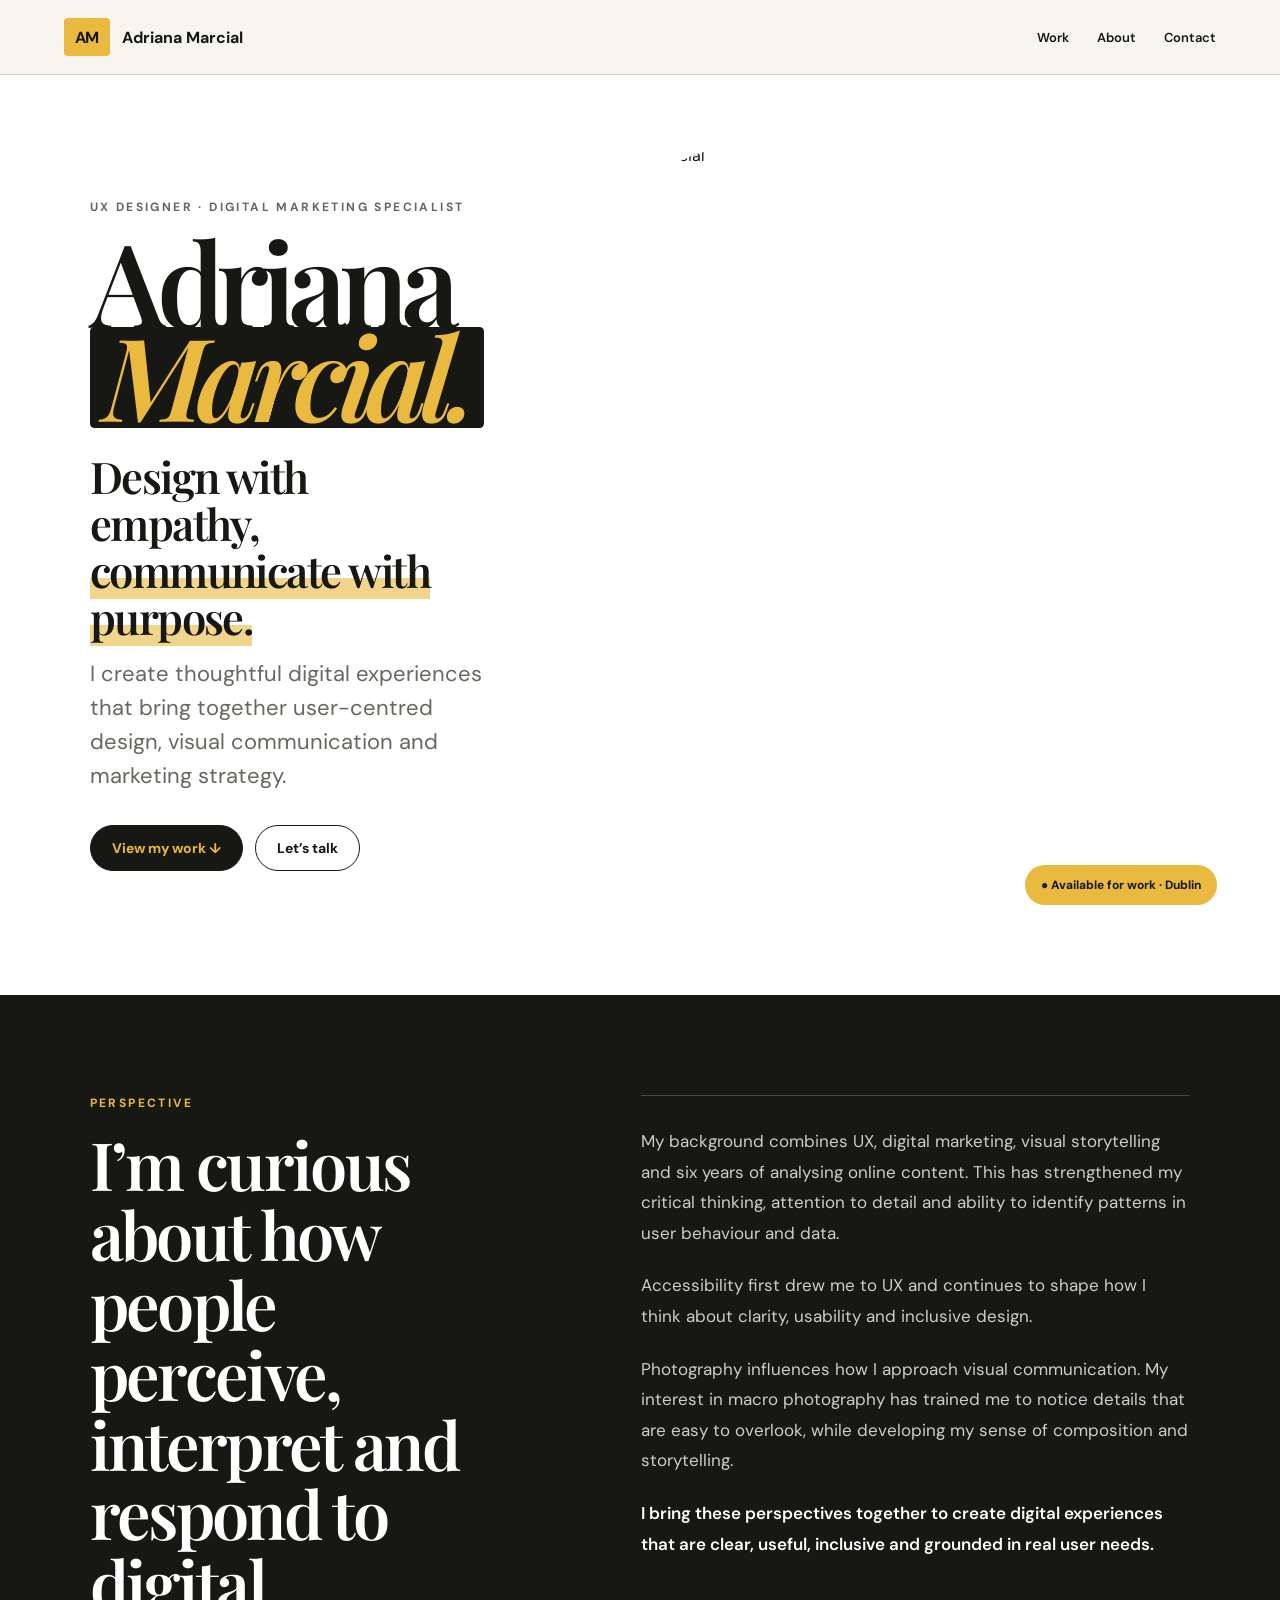
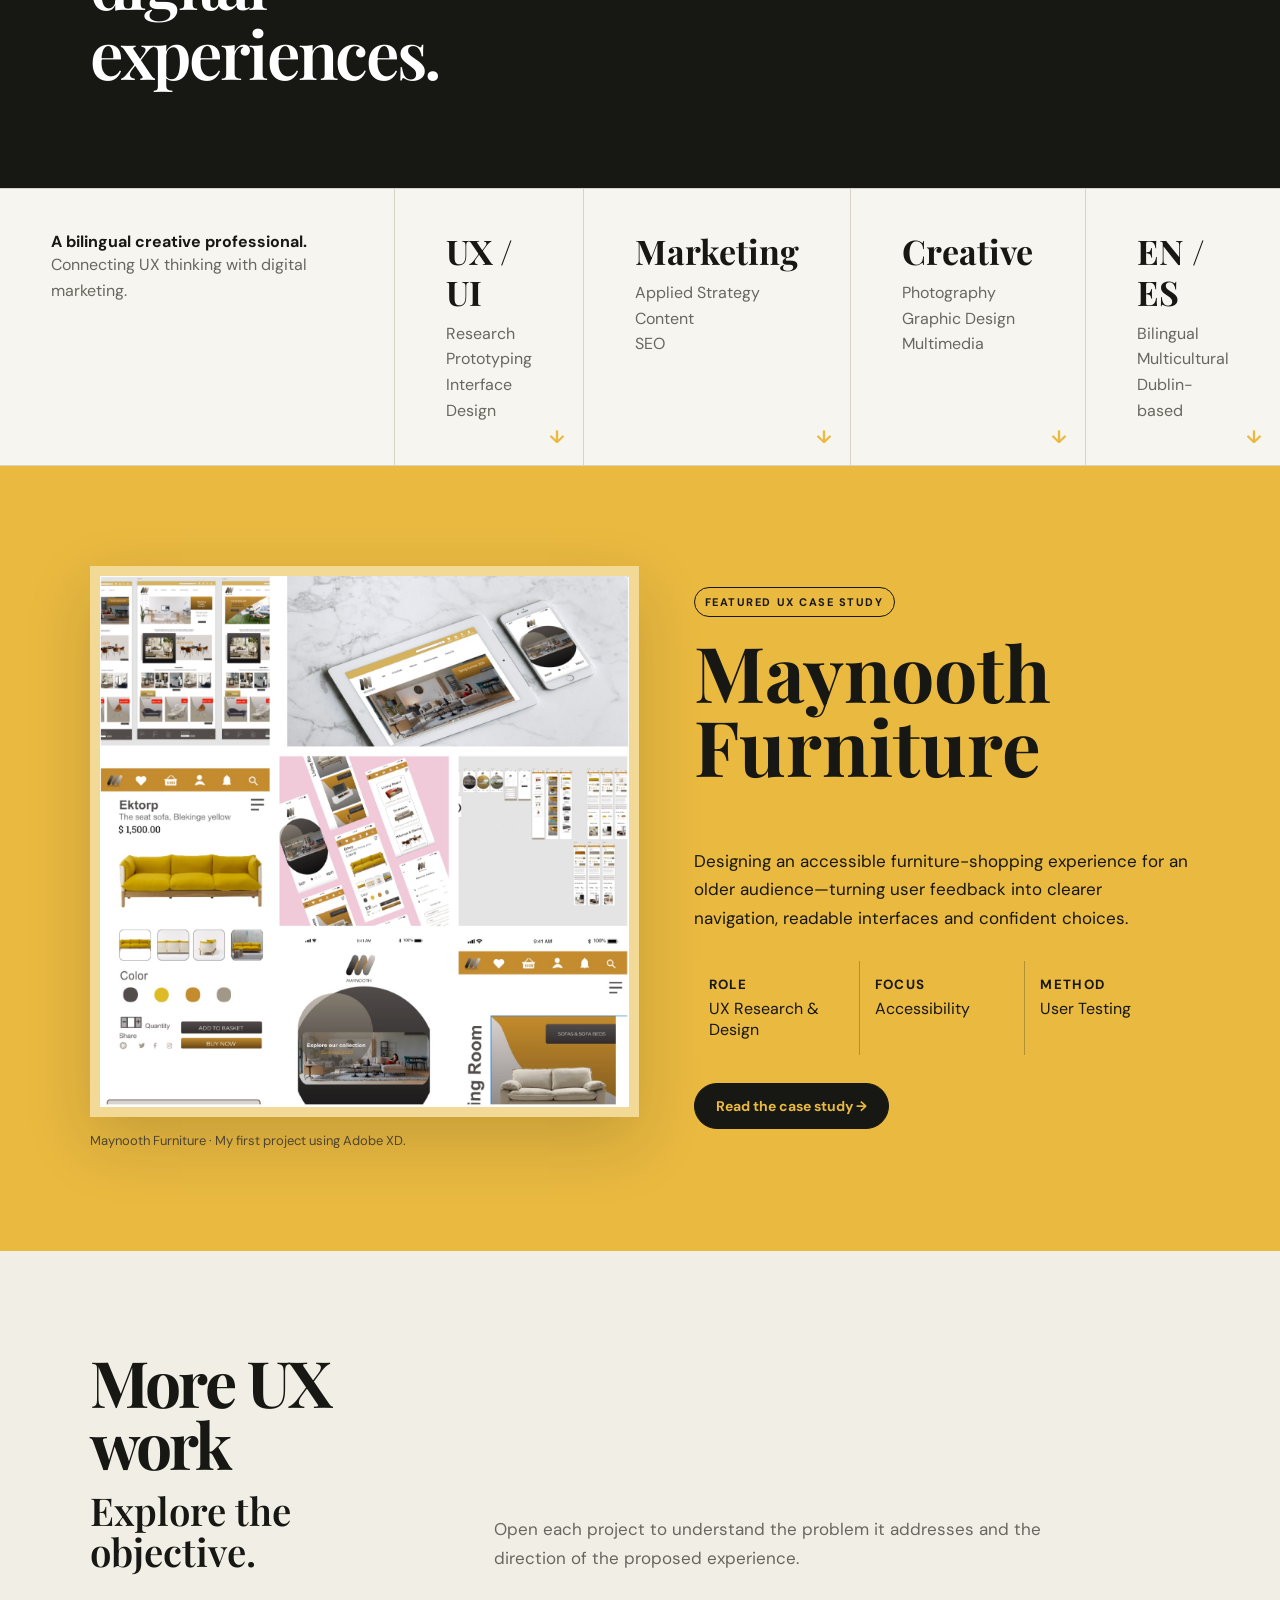
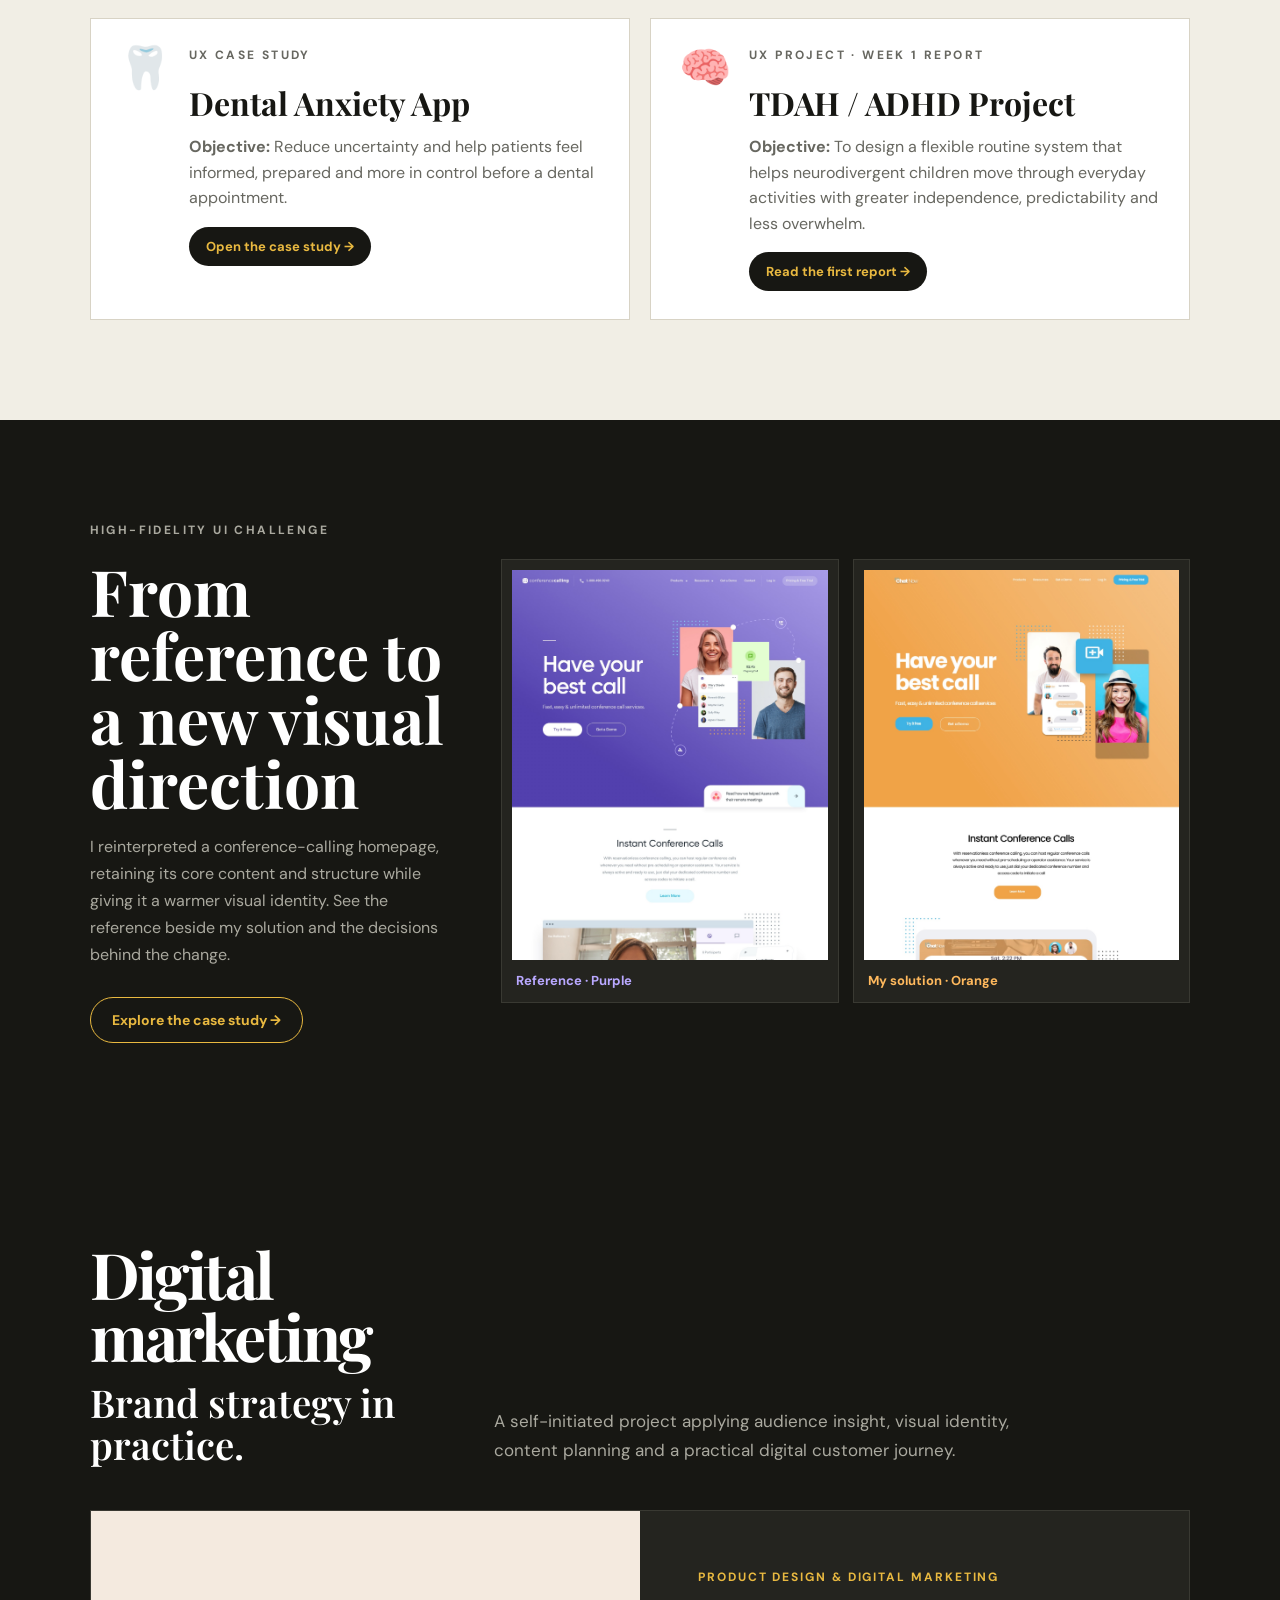
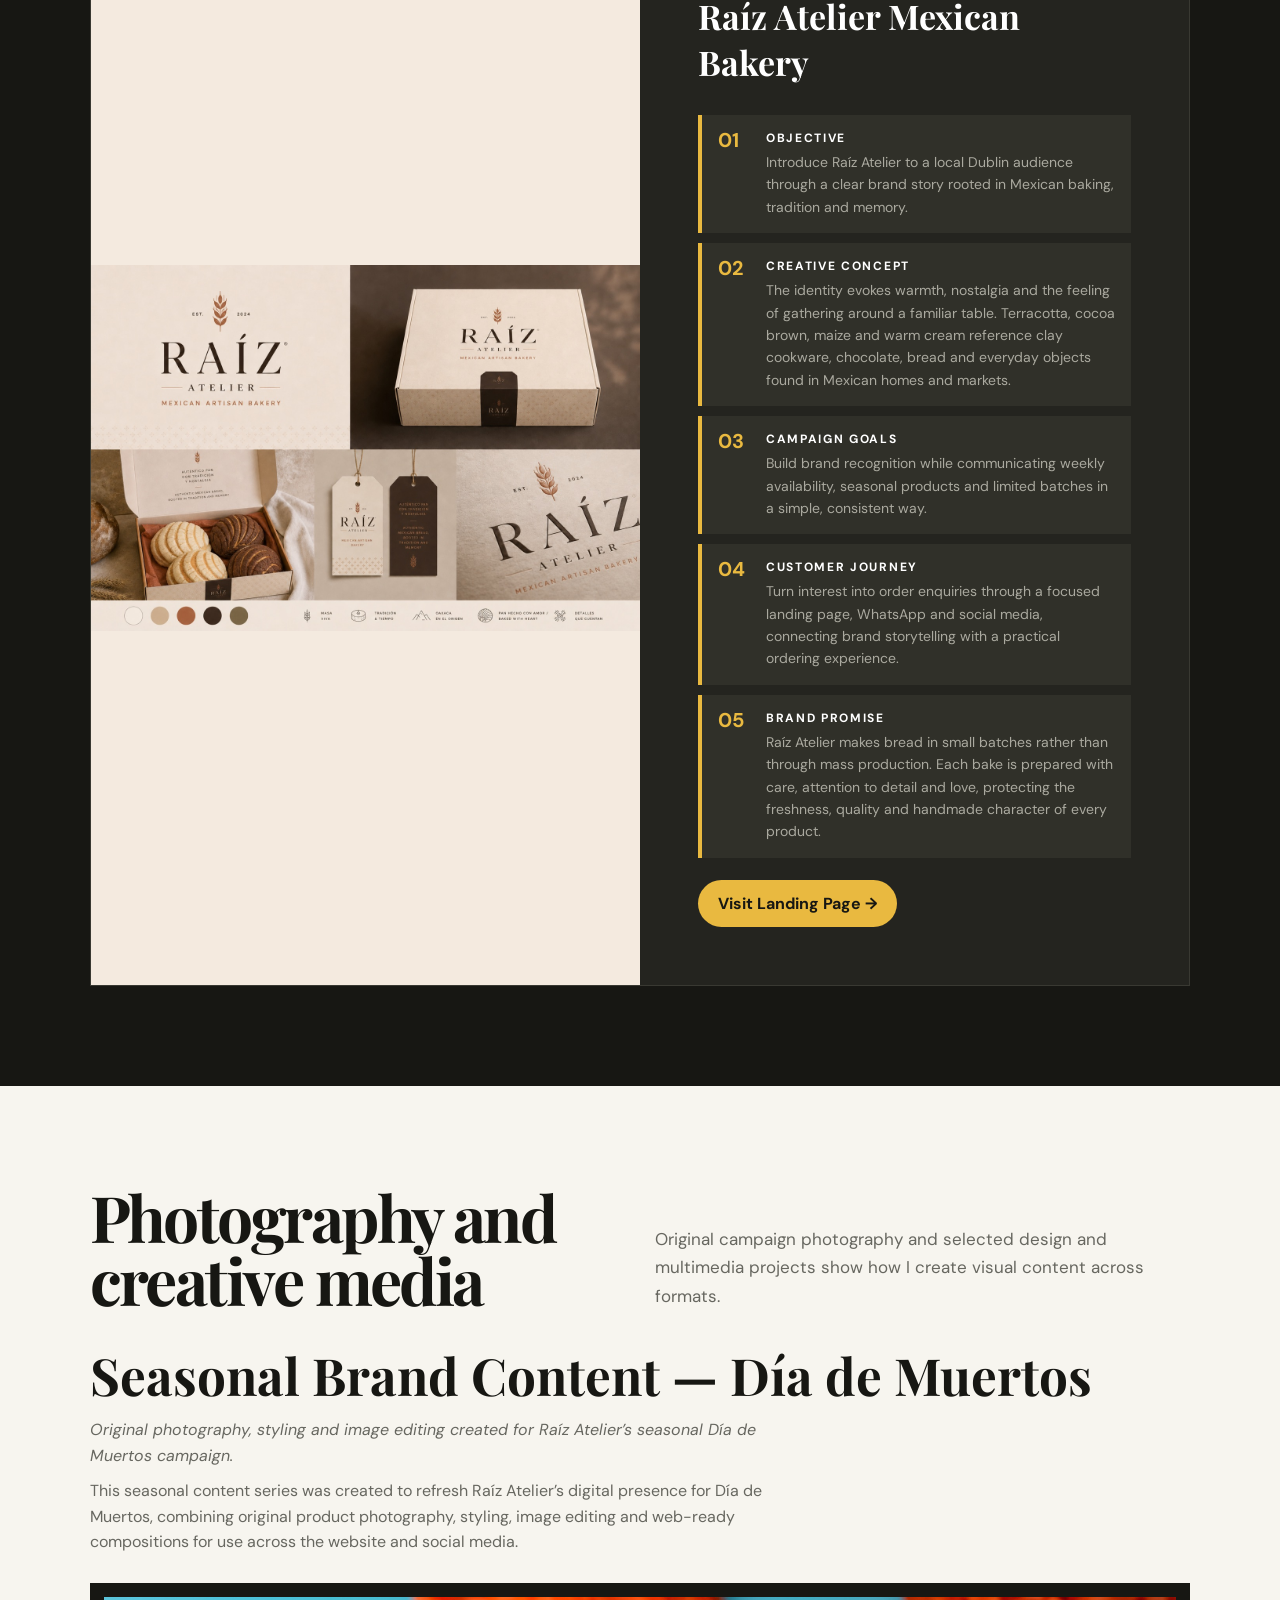
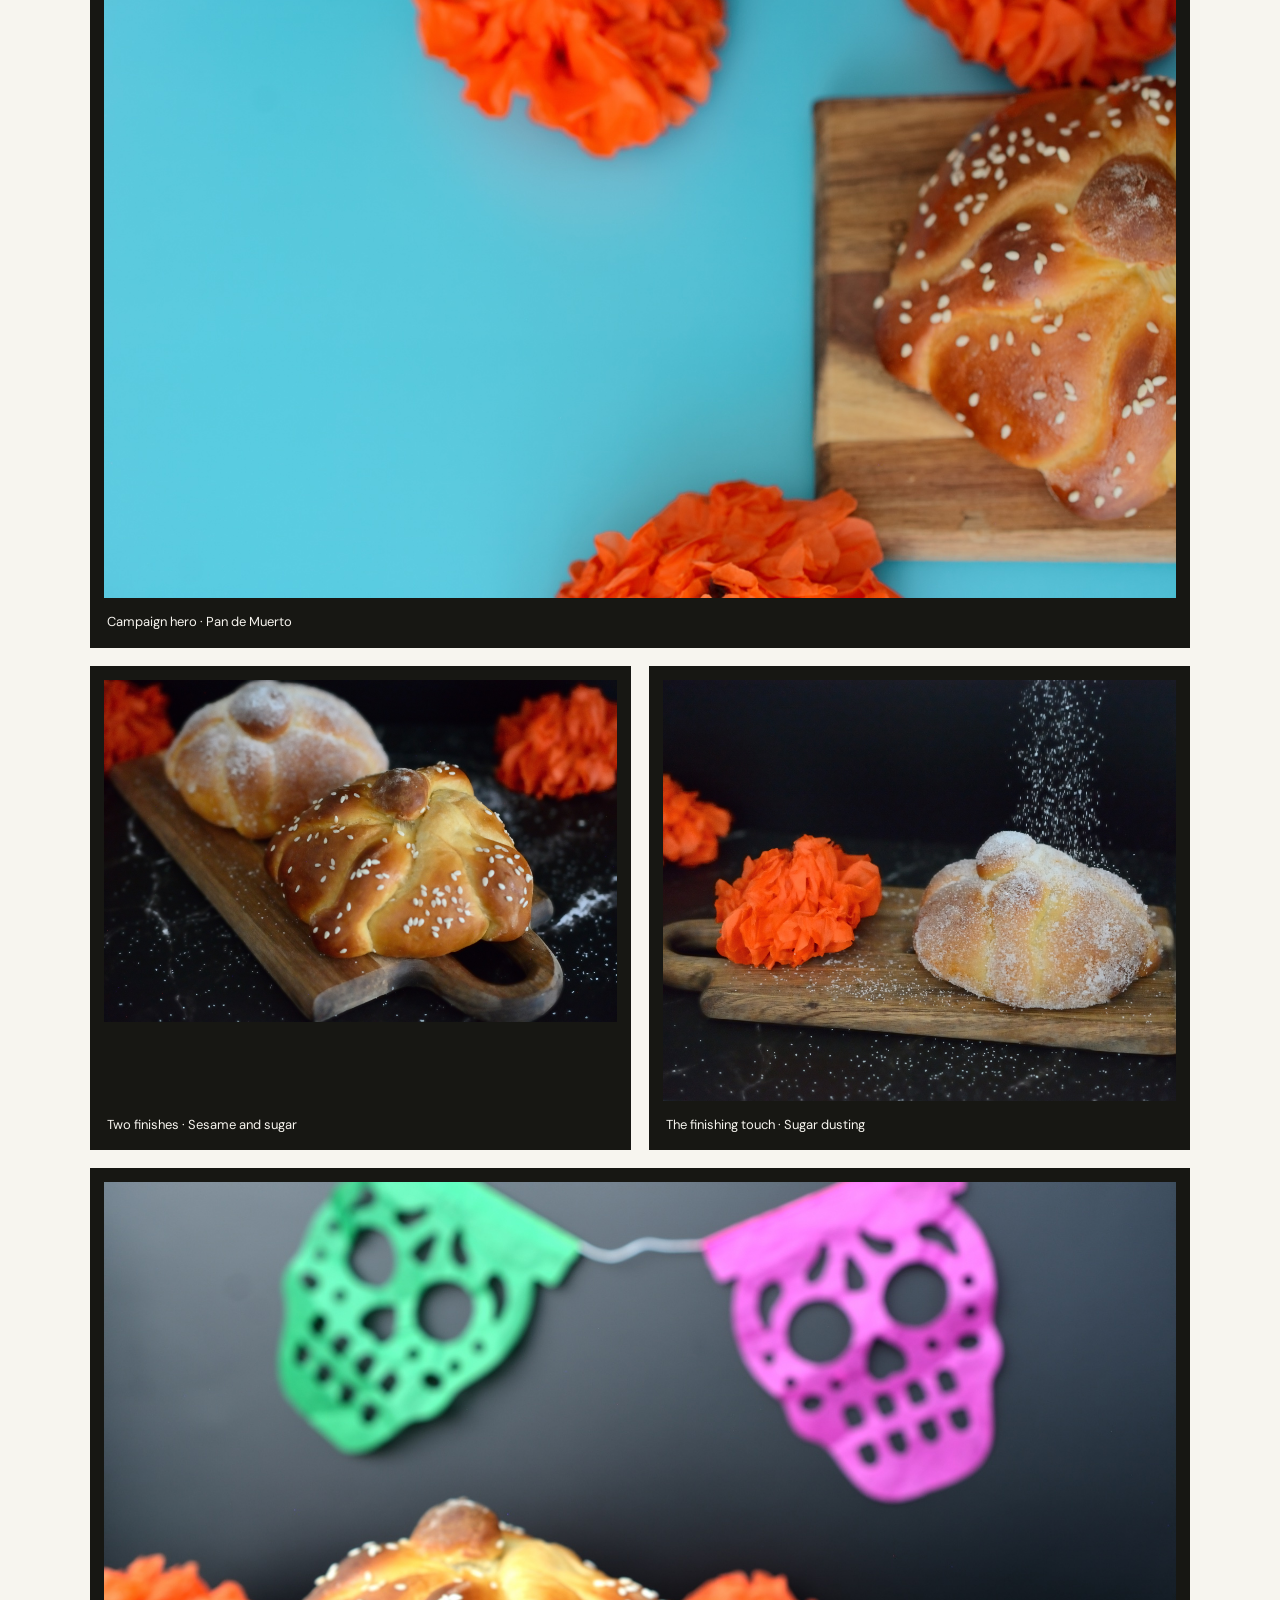
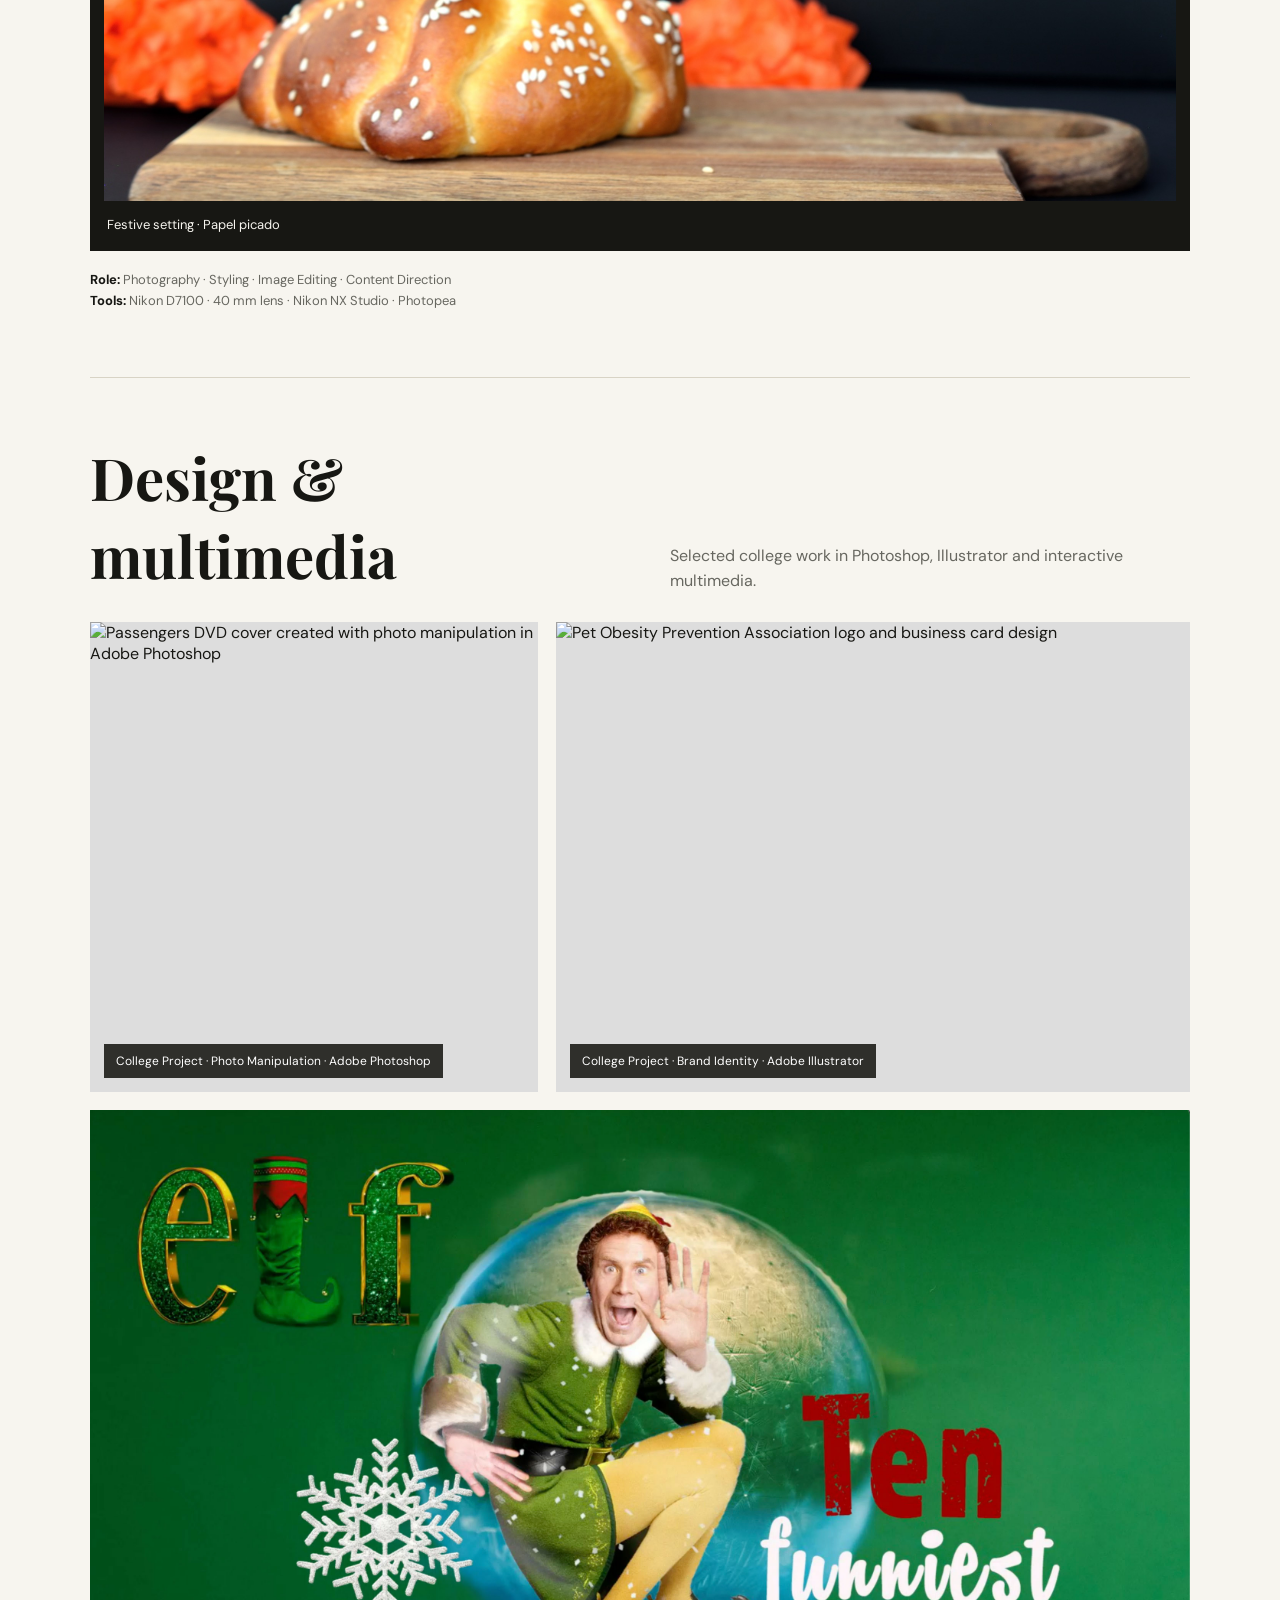
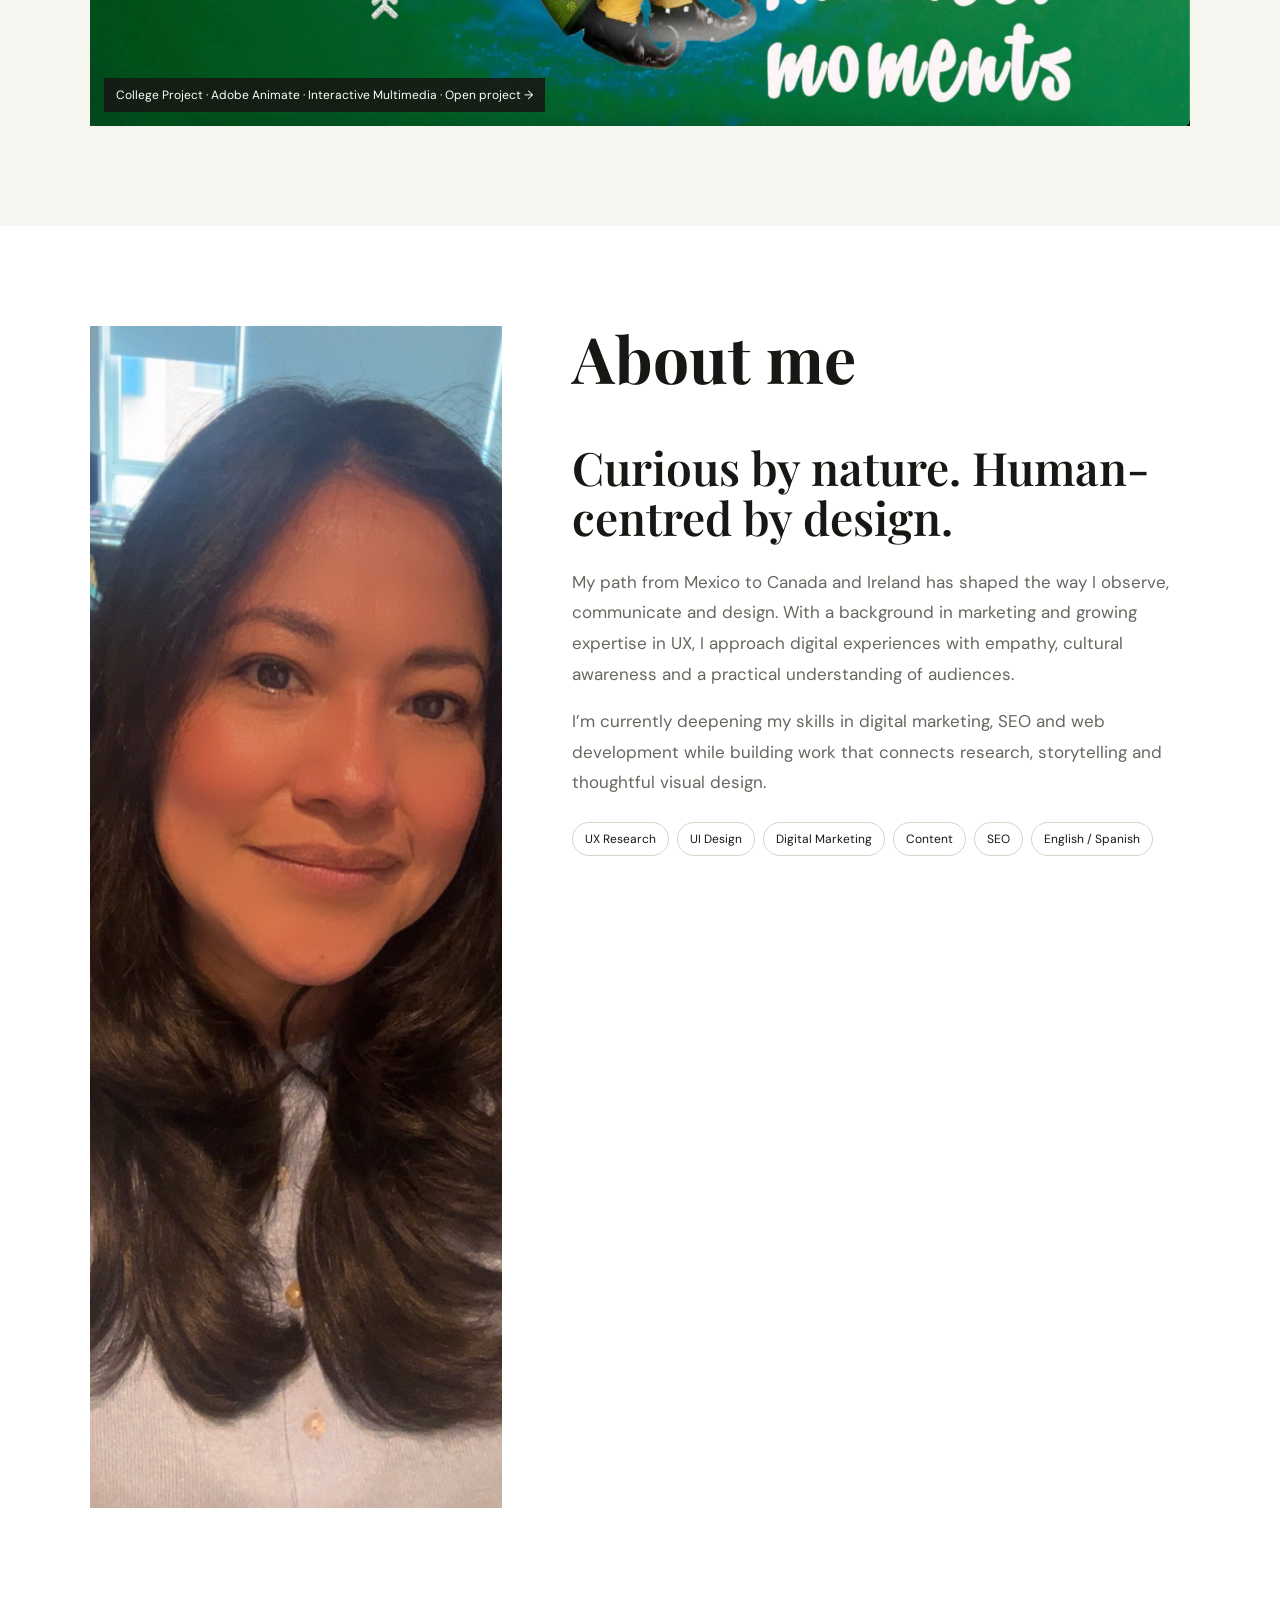
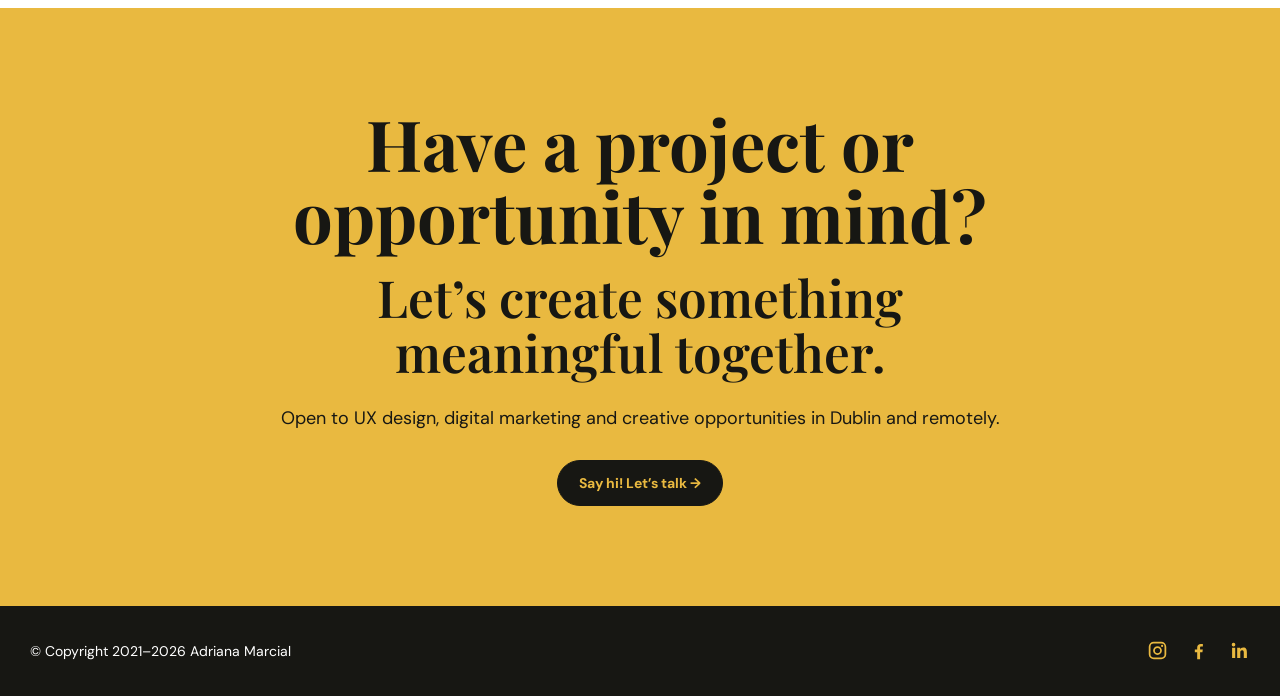
==== index.html @ a4194d34 "Fix creative project card on mobile" ====
<!DOCTYPE html>
<html lang="en">
<head>
  <!-- Google Tag Manager -->
  <script>(function(w,d,s,l,i){w[l]=w[l]||[];w[l].push({'gtm.start':
  new Date().getTime(),event:'gtm.js'});var f=d.getElementsByTagName(s)[0],
  j=d.createElement(s),dl=l!='dataLayer'?'&l='+l:'';j.async=true;j.src=
  'https://www.googletagmanager.com/gtm.js?id='+i+dl;f.parentNode.insertBefore(j,f);
  })(window,document,'script','dataLayer','GTM-MG58XLLC');</script>
  <!-- End Google Tag Manager -->
  <meta charset="utf-8">
  <meta name="viewport" content="width=device-width, initial-scale=1">
  <title>Adriana Marcial | UX Designer &amp; Digital Marketing Specialist | Dublin</title>
  <meta name="description" content="Portfolio of Adriana Marcial, a bilingual UX designer and digital marketing specialist based in Dublin. Explore UX research, UI design, applied marketing and creative work.">
  <meta name="author" content="Adriana Marcial">
  <meta property="og:title" content="Adriana Marcial | UX Design &amp; Digital Marketing Portfolio">
  <meta property="og:description" content="UX research, interface design, digital marketing and creative projects by Adriana Marcial in Dublin.">
  <meta property="og:url" content="https://petitemachine.github.io/AdrianaMarcialPortfolio/">
  <meta property="og:type" content="website">
  <link rel="canonical" href="https://petitemachine.github.io/AdrianaMarcialPortfolio/">
  <link rel="preconnect" href="https://fonts.googleapis.com">
  <link rel="preconnect" href="https://fonts.gstatic.com" crossorigin>
  <link href="https://fonts.googleapis.com/css2?family=DM+Sans:wght@400;500;600;700&amp;family=Playfair+Display:ital,wght@0,600;1,600&amp;display=swap" rel="stylesheet">
  <script type="text/javascript" charset="UTF-8" src="https://cdn.cookie-script.com/s/37d7e0482ad240002c6fa5512722afcf.js"></script>
  <script type="text/plain" data-cookiescript="accepted" data-cookiecategory="performance">
    (function(c,l,a,r,i,t,y){
      c[a]=c[a]||function(){(c[a].q=c[a].q||[]).push(arguments)};
      t=l.createElement(r);t.async=1;t.src="https://www.clarity.ms/tag/"+i;
      y=l.getElementsByTagName(r)[0];y.parentNode.insertBefore(t,y);
    })(window, document, "clarity", "script", "xu7cki55r9");
  </script>
  <script type="text/plain" data-cookiescript="accepted" data-cookiecategory="performance">
    (function (m, a, z, e) {
      var s, t, u, v;
      try { t = m.sessionStorage.getItem("maze-us"); } catch (err) {}
      if (!t) { t = new Date().getTime(); try { m.sessionStorage.setItem("maze-us", t); } catch (err) {} }
      u = document.currentScript || (function () { var w = document.getElementsByTagName("script"); return w[w.length - 1]; })();
      v = u && u.nonce;
      s = a.createElement("script");
      s.src = z + "?apiKey=" + e;
      s.async = true;
      if (v) s.setAttribute("nonce", v);
      a.getElementsByTagName("head")[0].appendChild(s);
      m.mazeUniversalSnippetApiKey = e;
    })(window, document, "https://snippet.maze.co/maze-universal-loader.js", "005d60e4-2474-4b83-94dd-838fba32077f");
  </script>
  <script type="text/plain" data-cookiescript="accepted" data-cookiecategory="performance" data-src="https://www.googletagmanager.com/gtag/js?id=G-M4GPM1VZKX"></script>
  <script type="text/plain" data-cookiescript="accepted" data-cookiecategory="performance">
    window.dataLayer = window.dataLayer || [];
    function gtag(){dataLayer.push(arguments);}
    gtag("js", new Date());
    gtag("config", "G-M4GPM1VZKX");
  </script>
  <style>
    :root { --ink:#171713; --paper:#f7f5ef; --white:#fff; --gold:#e9b940; --muted:#676760; --line:#d8d3c5; }
    * { box-sizing:border-box; }
    html { scroll-behavior:smooth; }
    body { margin:0; background:var(--paper); color:var(--ink); font-family:"DM Sans",sans-serif; }
    img { display:block; width:100%; }
    a { color:inherit; }
    nav { position:sticky; top:0; z-index:10; display:flex; align-items:center; justify-content:space-between; padding:18px 5vw; background:rgba(247,245,239,.95); border-bottom:1px solid var(--line); backdrop-filter:blur(10px); }
    .brand { display:flex; align-items:center; gap:12px; text-decoration:none; font-weight:700; }
    .brand-mark { display:grid; place-items:center; width:46px; height:38px; border-radius:4px; background:var(--gold); font-size:16px; letter-spacing:-.04em; }
    .nav-links { display:flex; gap:28px; font-size:13px; font-weight:600; }
    .nav-links a { text-decoration:none; }
    .hero { min-height:82vh; display:grid; grid-template-columns:1.35fr .65fr; gap:7vw; align-items:center; padding:70px 7vw; background:var(--white); }
    .eyebrow { display:block; margin:0 0 18px; color:var(--muted); font-size:12px; font-weight:700; letter-spacing:.2em; text-transform:uppercase; }
    h1,h2,h3,p { margin-top:0; }
    h1 { margin-bottom:25px; font-family:"Playfair Display",serif; font-size:clamp(60px,9vw,132px); font-weight:600; letter-spacing:-.07em; line-height:.82; }
    h1 em { display:inline-block; padding:0 .12em .05em; border-radius:.04em; background:var(--ink); color:var(--gold); font-weight:600; }
    .hero-value { max-width:720px; margin:0 0 16px; font-family:"Playfair Display",serif; font-size:clamp(29px,3.4vw,48px); font-weight:600; letter-spacing:-.035em; line-height:1.08; }
    .hero-value span { background:linear-gradient(transparent 64%, rgba(233,185,64,.6) 64%); }
    .hero-copy { max-width:620px; color:var(--muted); font-size:clamp(17px,2vw,22px); line-height:1.55; }
    .actions { display:flex; flex-wrap:wrap; gap:12px; margin-top:32px; }
    .button { display:inline-block; padding:13px 21px; border:1px solid var(--ink); border-radius:999px; text-decoration:none; font-size:14px; font-weight:700; }
    .button.primary { background:var(--ink); color:var(--gold); }
    .portrait-wrap { position:relative; }
    .portrait { aspect-ratio:4/5; object-fit:cover; object-position:top; border-radius:180px 180px 12px 12px; filter:saturate(.82); }
    .available { position:absolute; right:-20px; bottom:20px; padding:12px 16px; background:var(--gold); border-radius:999px; font-size:12px; font-weight:700; }
    section { padding:100px 7vw; }
    .home-perspective { display:grid; grid-template-columns:minmax(0,.9fr) minmax(0,1.1fr); gap:clamp(48px,8vw,120px); align-items:start; background:var(--ink); color:#fff; }
    .home-perspective .eyebrow { color:var(--gold); }
    .home-perspective h2 { max-width:720px; margin:0; color:#fff; font-family:"Playfair Display",serif; font-size:clamp(40px,5.2vw,72px); font-weight:600; letter-spacing:-.04em; line-height:1.05; }
    .perspective-copy { max-width:680px; padding-top:30px; border-top:1px solid #48483f; }
    .perspective-copy p { margin-bottom:22px; color:#cfcec5; font-size:17px; line-height:1.8; }
    .perspective-copy p:last-child { margin-bottom:0; color:#fff; font-weight:600; }
    .section-head { display:grid; grid-template-columns:.7fr 1.3fr; gap:30px; margin-bottom:45px; align-items:end; }
    .section-head h2 { margin-bottom:0; font-family:"Playfair Display",serif; font-size:clamp(40px,5vw,68px); letter-spacing:-.04em; line-height:.98; }
    .section-head p { max-width:580px; margin:0; color:var(--muted); font-size:17px; line-height:1.7; }
    .section-head h3.section-subtitle { margin:14px 0 0; color:var(--ink); font-family:"Playfair Display",serif; font-size:clamp(25px,3vw,40px); font-weight:600; line-height:1.08; }
    .section-head--creative { grid-template-columns:1fr 1fr; margin-bottom:38px; }
    .about-strip { display:grid; grid-template-columns:1.5fr repeat(4,.5fr); gap:1px; padding:0; background:var(--line); border-top:1px solid var(--line); border-bottom:1px solid var(--line); }
    .about-strip > div,
    .about-strip > a { padding:42px 4vw; background:var(--paper); }
    .about-strip > a {
      position:relative;
      color:inherit;
      text-decoration:none;
      transition:background-color .2s ease, transform .2s ease;
    }
    .about-strip > a::after {
      content:"↓";
      position:absolute;
      right:18px;
      bottom:16px;
      color:var(--gold);
      font-size:18px;
      font-weight:700;
    }
    .about-strip > a:hover,
    .about-strip > a:focus-visible {
      background:#fff;
      transform:translateY(-3px);
      outline:2px solid var(--gold);
      outline-offset:-2px;
    }
    .about-strip .about-strip-title { display:block; margin-bottom:8px; color:var(--ink); font-family:"Playfair Display",serif; font-size:34px; font-weight:700; line-height:1.2; }
    .about-strip span,.about-strip p { color:var(--muted); line-height:1.6; }
    .case { background:var(--gold); }
    .case-grid { display:grid; grid-template-columns:1.05fr .95fr; gap:55px; align-items:center; }
    .case-figure { margin:0; }
    .case-image { height:auto; object-fit:contain; border:10px solid rgba(255,255,255,.45); box-shadow:0 24px 60px rgba(23,23,19,.17); }
    .case-figure figcaption { margin-top:14px; color:#4f452f; font-size:13px; line-height:1.5; }
    .tag { display:inline-block; margin-bottom:18px; padding:7px 10px; border:1px solid currentColor; border-radius:99px; font-size:11px; font-weight:700; letter-spacing:.14em; text-transform:uppercase; }
    .case h2 { max-width:660px; font-family:"Playfair Display",serif; font-size:clamp(44px,6vw,78px); line-height:.96; }
    .case p { max-width:570px; font-size:17px; line-height:1.7; }
    .case .button { background:var(--ink); border-color:var(--ink); color:var(--gold); }
    .facts { display:grid; grid-template-columns:repeat(3,1fr); gap:1px; margin:28px 0; background:rgba(23,23,19,.25); }
    .fact { padding:15px; background:var(--gold); }
    .fact small { display:block; margin-bottom:5px; font-weight:700; text-transform:uppercase; letter-spacing:.1em; }
    .ui-showcase { background:var(--ink); color:#fff; }
    .ui-grid { display:grid; grid-template-columns:.7fr 1.3fr; gap:40px; align-items:center; }
    .ui-copy h2 { margin:10px 0 18px; font-family:"Playfair Display",serif; font-size:clamp(42px,5vw,68px); line-height:1; }
    .ui-copy p { color:#aaa99f; line-height:1.7; }
    .ui-copy .button { margin-top:12px; border-color:var(--gold); color:var(--gold); }
    .ui-comparison { display:grid; grid-template-columns:repeat(2,minmax(0,1fr)); gap:14px; }
    .ui-comparison figure { min-width:0; margin:0; padding:10px; border:1px solid #393932; background:#24241f; }
    .ui-comparison img { height:390px; object-fit:cover; object-position:top; }
    .ui-comparison figcaption { padding:12px 4px 3px; font-size:13px; font-weight:700; }
    .ui-comparison .reference-label { color:#b9a8ff; }
    .ui-comparison .solution-label { color:#ffb95d; }
    .related-case {
      display:flex;
      justify-content:space-between;
      align-items:center;
      gap:24px;
      margin-top:32px;
      padding:24px;
      border:1px solid #393932;
      background:#24241f;
    }
    .related-case h3 { margin:5px 0; font-family:"Playfair Display",serif; font-size:28px; }
    .related-case p { margin:0; color:#aaa99f; }
    .related-case a { flex-shrink:0; color:var(--gold); font-weight:700; text-decoration:none; }
    .ux-project-links { background:#f1eee5; }
    .ux-link-grid { display:grid; grid-template-columns:1fr 1fr; gap:20px; }
    .ux-link-card { display:grid; grid-template-columns:auto 1fr; gap:18px; padding:28px; border:1px solid var(--line); background:var(--white); text-decoration:none; transition:transform .2s ease, box-shadow .2s ease; }
    .ux-link-card:hover,.ux-link-card:focus-visible { transform:translateY(-4px); box-shadow:0 16px 36px rgba(23,23,19,.1); outline:2px solid var(--gold); }
    .ux-link-emoji { font-size:42px; line-height:1; }
    .ux-link-card h3 { margin:5px 0 10px; font-family:"Playfair Display",serif; font-size:32px; }
    .ux-link-card p { margin:0 0 16px; color:var(--muted); line-height:1.6; }
    .ux-link-action { display:inline-block; padding:11px 17px; border-radius:999px; background:var(--ink); color:var(--gold); font-size:13px; font-weight:700; }
    .projects { background:var(--ink); color:#fff; }
    .projects .section-head p { color:#aaa99f; }
    .projects .section-head h3.section-subtitle { color:#fff; }
    .project-grid { display:grid; grid-template-columns:repeat(2,1fr); gap:24px; }
    .project-grid--single { grid-template-columns:minmax(0,1180px); justify-content:center; }
    .project { min-height:500px; display:flex; flex-direction:column; background:#24241f; border:1px solid #393932; overflow:hidden; }
    .project img { height:330px; object-fit:cover; }
    .project img.raiz-project-image { object-fit:contain; background:#f4eadf; }
    .raiz-image-button { width:100%; height:100%; display:block; padding:0; margin:0; border:0; background:transparent; cursor:zoom-in; overflow:hidden; }
    .tooth-symbol { height:330px; display:grid; place-items:center; background:linear-gradient(135deg,#f7f5ef 0%,#eee5c8 100%); font-size:112px; line-height:1; }
    .tdah-symbol {
      height:330px;
      display:grid;
      place-items:center;
      background:linear-gradient(135deg,#e9b940 0%,#f7dc83 100%);
      color:var(--ink);
      font-family:"DM Sans",Arial,sans-serif;
      font-size:clamp(58px,8vw,104px);
      font-weight:700;
      letter-spacing:.02em;
    }
    .project-copy { padding:26px; }
    .project--featured { display:grid; grid-template-columns:minmax(360px,1fr) minmax(360px,1fr); min-height:560px; }
    .project--featured .raiz-image-button img.raiz-project-image { width:100%; height:100%; min-height:560px; }
    .image-dialog { width:min(94vw, 1500px); max-width:none; padding:0; border:0; border-radius:6px; background:#f4eadf; box-shadow:0 24px 70px rgba(0,0,0,.55); }
    .image-dialog::backdrop { background:rgba(20,14,11,.86); }
    .image-dialog img { display:block; width:100%; height:auto; max-height:90vh; object-fit:contain; }
    .image-dialog__close { position:absolute; top:12px; right:12px; z-index:1; width:42px; height:42px; border:0; border-radius:50%; background:#1f1f1b; color:#fff; font-size:28px; line-height:1; cursor:pointer; }
    .project--featured .project-copy { display:flex; flex-direction:column; justify-content:center; padding:clamp(30px,5vw,58px); }
    .project-points { margin:4px 0 22px; padding-left:20px; color:#aaa99f; line-height:1.6; }
    .project-points li + li { margin-top:7px; }
    .marketing-steps { display:grid; gap:10px; margin:18px 0 22px; }
    .marketing-step { display:flex; gap:14px; padding:15px 16px; border-left:4px solid var(--gold); background:#303029; }
    .marketing-step-number { flex:0 0 34px; color:var(--gold); font-size:20px; font-weight:700; line-height:1; }
    .marketing-step h4 { margin:0 0 5px; color:#fff; font-size:12px; letter-spacing:.14em; }
    .marketing-step p { margin:0; font-size:14px; line-height:1.55; }
    .project-number { color:var(--gold); font-size:12px; font-weight:700; letter-spacing:.16em; }
    .project h3 { margin:8px 0 12px; font-family:"Playfair Display",serif; font-size:34px; }
    .project p { color:#aaa99f; line-height:1.6; }
    .project a { color:var(--gold); font-weight:700; text-decoration:none; }
    .project-copy > a { align-self:flex-start; display:inline-flex; padding:13px 20px; border-radius:999px; background:var(--gold); color:var(--ink); }
    .creative-grid { display:grid; grid-template-columns:repeat(12,1fr); gap:18px; }
    .creative-item { position:relative; overflow:hidden; background:#ddd; color:inherit; text-decoration:none; }
    .creative-item img { height:100%; object-fit:cover; transition:transform .35s ease; }
    .creative-item:hover img { transform:scale(1.03); }
    .creative-item:nth-child(1) { grid-column:span 5; height:470px; }
    .creative-item:nth-child(2) { grid-column:span 7; height:470px; }
    .creative-item:nth-child(3) { grid-column:span 12; aspect-ratio:2874/1610; }
    .creative-item:nth-child(-n+2) img { object-fit:contain; }
    .creative-label { position:absolute; left:14px; bottom:14px; padding:9px 12px; background:rgba(23,23,19,.88); color:#fff; font-size:12px; }
    .photo-collection { margin-top:90px; padding-top:60px; border-top:1px solid var(--line); }
    .photo-collection + .photo-collection { margin-top:65px; }
    .photo-collection--campaign { margin-top:0; padding-top:0; border-top:0; }
    .photo-heading { display:flex; justify-content:space-between; align-items:end; gap:30px; margin-bottom:28px; }
    .photo-heading h3 { margin:0; font-family:"Playfair Display",serif; font-size:clamp(34px,5vw,58px); }
    .photo-heading p { max-width:520px; margin:0; color:var(--muted); line-height:1.6; }
    .photo-collection--campaign .photo-heading { display:block; }
    .photo-collection--campaign .photo-heading h3 { font-size:clamp(34px,4vw,52px); line-height:1.05; }
    .photo-collection--campaign .photo-heading p { max-width:720px; margin-top:14px; }
    .photo-collection--campaign .photo-heading p + p { margin-top:10px; }
    .campaign-grid { display:grid; grid-template-columns:repeat(2,minmax(0,1fr)); gap:18px; max-width:1100px; margin:0 auto; }
    .campaign-figure { min-width:0; margin:0; padding:14px; background:var(--ink); }
    .campaign-figure--wide { grid-column:1/-1; }
    .campaign-figure:not(.campaign-figure--wide) { display:flex; flex-direction:column; }
    .campaign-figure img { width:100%; height:auto; }
    .campaign-figure figcaption { margin-top:auto; padding:14px 3px 2px; color:var(--paper); font-size:13px; line-height:1.5; }
    .campaign-credits { max-width:1100px; margin:18px auto 0; color:var(--muted); font-size:13px; line-height:1.65; }
    .campaign-credits p { margin:0; }
    .campaign-credits strong { color:var(--ink); }
    .bio { display:grid; grid-template-columns:.8fr 1.2fr; gap:70px; align-items:start; background:var(--white); }
    .bio-photo { position:sticky; top:110px; aspect-ratio:4/5; object-fit:cover; }
    .bio h2 { font-family:"Playfair Display",serif; font-size:clamp(44px,5vw,68px); line-height:1; }
    .bio p { color:var(--muted); font-size:17px; line-height:1.8; }
    .bio h3.bio-tagline { margin:0 0 24px; color:var(--ink); font-family:"Playfair Display",serif; font-size:clamp(28px,3.8vw,46px); font-weight:600; line-height:1.08; }
    .skills { display:flex; flex-wrap:wrap; gap:8px; margin-top:24px; }
    .skills span { padding:8px 12px; border:1px solid var(--line); border-radius:999px; font-size:12px; }
    .contact { text-align:center; background:var(--gold); }
    .contact h2 { max-width:850px; margin:0 auto 18px; font-family:"Playfair Display",serif; font-size:clamp(44px,5.5vw,72px); line-height:1.02; }
    .contact h3 { max-width:760px; margin:0 auto 25px; font-family:"Playfair Display",serif; font-size:clamp(32px,4vw,52px); font-weight:600; line-height:1.08; }
    .contact p { margin-bottom:30px; font-size:18px; }
    footer { min-height:90px; display:flex; align-items:center; justify-content:space-between; gap:20px; padding:24px 30px; background:var(--ink); color:#fff; font-size:14px; }
    footer a { color:#fff; }
    .social-links { display:flex; align-items:center; gap:20px; }
    .social-link { display:inline-flex; align-items:center; text-decoration:none; }
    .social-link svg { width:21px; height:21px; fill:var(--gold); flex:none; transition:transform .2s ease; }
    .social-link:hover svg { transform:translateY(-2px); }
    @media (max-width:800px) {
      .nav-links a:nth-child(2) { display:none; }
      .hero,.home-perspective,.case-grid,.ui-grid,.bio,.section-head { grid-template-columns:1fr; }
      .hero { padding-top:45px; }
      .home-perspective { gap:42px; }
      .perspective-copy { padding-top:26px; }
      .portrait-wrap { max-width:420px; }
      .about-strip { grid-template-columns:1fr 1fr; }
      .about-strip > div:first-child { grid-column:1/-1; }
      .project-grid { grid-template-columns:1fr; }
      .ux-link-grid { grid-template-columns:1fr; }
      .project--featured { grid-template-columns:1fr; }
      .project--featured .raiz-image-button img.raiz-project-image { min-height:0; height:auto; }
      .related-case { align-items:flex-start; flex-direction:column; }
      .creative-item:nth-child(n) { grid-column:span 12; height:340px; min-width:0; aspect-ratio:auto; }
      .creative-label { max-width:calc(100% - 28px); }
      .photo-heading { flex-direction:column; align-items:flex-start; }
      .campaign-grid { grid-template-columns:1fr; }
      .campaign-figure--wide { grid-column:auto; }
      .bio-photo { position:static; max-height:550px; }
    }
    @media (max-width:520px) {
      nav { padding:14px 20px; }
      .nav-links { gap:14px; font-size:11px; }
      section { padding:72px 24px; }
      .hero { padding:50px 24px 70px; }
      .ui-comparison { grid-template-columns:1fr; }
      .ui-comparison img { height:320px; }
      .about-strip { grid-template-columns:1fr; }
      .about-strip > div:first-child { grid-column:auto; }
      .facts { grid-template-columns:1fr; }
      footer { flex-direction:column; }
    }
    /* Keep CookieScript's privacy link readable on its dark banner. */
    #cookiescript_injected #cookiescript_readmore {
      color:#fff !important;
      text-decoration:underline !important;
      text-decoration-thickness:1px !important;
      text-underline-offset:2px !important;
    }
  </style>
</head>
<body>
  <!-- Google Tag Manager (noscript) -->
  <noscript><iframe src="https://www.googletagmanager.com/ns.html?id=GTM-MG58XLLC"
  height="0" width="0" style="display:none;visibility:hidden"></iframe></noscript>
  <!-- End Google Tag Manager (noscript) -->
  <nav aria-label="Main navigation">
    <a class="brand" href="#home"><span class="brand-mark">AM</span><span>Adriana Marcial</span></a>
    <div class="nav-links"><a href="#ux-ui-work">Work</a><a href="#about-me">About</a><a href="contactme.html">Contact</a></div>
  </nav>

  <main>
    <header class="hero" id="home">
      <div>
        <p class="eyebrow">UX Designer · Digital Marketing Specialist</p>
        <h1>Adriana<br><em>Marcial.</em></h1>
        <p class="hero-value">Design with empathy, <span>communicate with purpose.</span></p>
        <p class="hero-copy">I create thoughtful digital experiences that bring together user-centred design, visual communication and marketing strategy.</p>
        <div class="actions"><a class="button primary" href="#ux-ui-work">View my work ↓</a><a class="button" href="contactme.html#contact-form">Let’s talk</a></div>
      </div>
      <div class="portrait-wrap">
        <img class="portrait" src="images/adrianavintage572.jpg" alt="Adriana Marcial" width="572" height="780" fetchpriority="high" decoding="async">
        <span class="available">● Available for work · Dublin</span>
      </div>
    </header>

    <section class="home-perspective" aria-labelledby="perspective-title">
      <div>
        <p class="eyebrow">Perspective</p>
        <h2 id="perspective-title">I’m curious about how people perceive, interpret and respond to digital experiences.</h2>
      </div>
      <div class="perspective-copy">
        <p>My background combines UX, digital marketing, visual storytelling and six years of analysing online content. This has strengthened my critical thinking, attention to detail and ability to identify patterns in user behaviour and data.</p>
        <p>Accessibility first drew me to UX and continues to shape how I think about clarity, usability and inclusive design.</p>
        <p>Photography influences how I approach visual communication. My interest in macro photography has trained me to notice details that are easy to overlook, while developing my sense of composition and storytelling.</p>
        <p>I bring these perspectives together to create digital experiences that are clear, useful, inclusive and grounded in real user needs.</p>
      </div>
    </section>

    <section class="about-strip" aria-label="Profile summary">
      <div><strong>A bilingual creative professional.</strong><p>Connecting UX thinking with digital marketing.</p></div>
      <a href="#ux-ui-work" aria-label="Go to UX and UI projects"><span class="about-strip-title">UX / UI</span><span>Research<br>Prototyping<br>Interface Design</span></a>
      <a href="#digital-work" aria-label="Go to the applied digital marketing project"><span class="about-strip-title">Marketing</span><span>Applied Strategy<br>Content<br>SEO</span></a>
      <a href="#creative-work" aria-label="Go to photography and creative media"><span class="about-strip-title">Creative</span><span>Photography<br>Graphic Design<br>Multimedia</span></a>
      <a href="#about-me" aria-label="Go to Adriana's bilingual profile"><span class="about-strip-title">EN / ES</span><span>Bilingual<br>Multicultural<br>Dublin-based</span></a>
    </section>

    <section class="case" id="ux-ui-work">
      <div class="case-grid">
        <figure class="case-figure">
          <img class="case-image" src="images/uxpics_web.jpg" alt="Maynooth Furniture UX case study screens" width="1395" height="1400" loading="lazy" decoding="async">
          <figcaption>Maynooth Furniture · My first project using Adobe XD.</figcaption>
        </figure>
        <div>
          <span class="tag">Featured UX Case Study</span>
          <h2>Maynooth Furniture</h2>
          <p>Designing an accessible furniture-shopping experience for an older audience—turning user feedback into clearer navigation, readable interfaces and confident choices.</p>
          <div class="facts">
            <div class="fact"><small>Role</small>UX Research &amp; Design</div>
            <div class="fact"><small>Focus</small>Accessibility</div>
            <div class="fact"><small>Method</small>User Testing</div>
          </div>
          <a class="button" href="portofolio.html#uxcase">Read the case study →</a>
        </div>
      </div>
    </section>

    <section class="ux-project-links" aria-labelledby="more-ux-title">
      <div class="section-head">
        <div><h2 id="more-ux-title">More UX work</h2><h3 class="section-subtitle">Explore the objective.</h3></div>
        <p>Open each project to understand the problem it addresses and the direction of the proposed experience.</p>
      </div>
      <div class="ux-link-grid">
        <a class="ux-link-card" href="dentalanxiety.html">
          <span class="ux-link-emoji" aria-hidden="true">🦷</span>
          <span>
            <span class="eyebrow">UX case study</span>
            <h3>Dental Anxiety App</h3>
            <p><strong>Objective:</strong> Reduce uncertainty and help patients feel informed, prepared and more in control before a dental appointment.</p>
            <span class="ux-link-action">Open the case study →</span>
          </span>
        </a>
        <a class="ux-link-card" href="tdah-project.html">
          <span class="ux-link-emoji" aria-hidden="true">🧠</span>
          <span>
            <span class="eyebrow">UX project · Week 1 report</span>
            <h3>TDAH / ADHD Project</h3>
            <p><strong>Objective:</strong> To design a flexible routine system that helps neurodivergent children move through everyday activities with greater independence, predictability and less overwhelm.</p>
            <span class="ux-link-action">Read the first report →</span>
          </span>
        </a>
      </div>
    </section>

    <section class="ui-showcase">
      <div class="ui-grid">
        <div class="ui-copy">
          <p class="eyebrow">High-fidelity UI challenge</p>
          <h2>From reference to a new visual direction</h2>
          <p>I reinterpreted a conference-calling homepage, retaining its core content and structure while giving it a warmer visual identity. See the reference beside my solution and the decisions behind the change.</p>
          <a class="button" href="ui-redesign-challenge.html">Explore the case study →</a>
        </div>
        <div class="ui-comparison" aria-label="Reference and redesigned homepage previews">
          <figure>
            <img src="images/conference-reference-web.jpg" alt="Purple conference-calling homepage provided as the visual reference" width="1440" height="4105" loading="lazy" decoding="async">
            <figcaption class="reference-label">Reference · Purple</figcaption>
          </figure>
          <figure>
            <img src="images/conference-redesign-web.jpg" alt="Adriana's warm orange redesign of the conference-calling homepage" width="1440" height="4118" loading="lazy" decoding="async">
            <figcaption class="solution-label">My solution · Orange</figcaption>
          </figure>
        </div>
      </div>
    </section>

    <section class="projects" id="digital-work">
      <div class="section-head">
        <div><h2>Digital marketing</h2><h3 class="section-subtitle">Brand strategy in practice.</h3></div>
        <p>A self-initiated project applying audience insight, visual identity, content planning and a practical digital customer journey.</p>
      </div>
      <div class="project-grid project-grid--single">
        <article class="project project--featured">
            <button class="raiz-image-button" type="button" aria-label="Enlarge Raíz Atelier brand presentation" data-open-image="raiz-image-dialog">
              <img class="raiz-project-image" src="RAIZ_ATELIER/images/product-design-raiz-atelier-web.jpg" alt="Raíz Atelier product design, packaging and brand identity presentation" width="1400" height="933" loading="lazy" decoding="async">
            </button>
          <div class="project-copy">
            <span class="project-number">PRODUCT DESIGN &amp; DIGITAL MARKETING</span>
            <h3>Raíz Atelier Mexican Bakery</h3>
            <div class="marketing-steps">
              <div class="marketing-step">
                <span class="marketing-step-number">01</span>
                <div><h4>OBJECTIVE</h4><p>Introduce Raíz Atelier to a local Dublin audience through a clear brand story rooted in Mexican baking, tradition and memory.</p></div>
              </div>
              <div class="marketing-step">
                <span class="marketing-step-number">02</span>
                <div><h4>CREATIVE CONCEPT</h4><p>The identity evokes warmth, nostalgia and the feeling of gathering around a familiar table. Terracotta, cocoa brown, maize and warm cream reference clay cookware, chocolate, bread and everyday objects found in Mexican homes and markets.</p></div>
              </div>
              <div class="marketing-step">
                <span class="marketing-step-number">03</span>
                <div><h4>CAMPAIGN GOALS</h4><p>Build brand recognition while communicating weekly availability, seasonal products and limited batches in a simple, consistent way.</p></div>
              </div>
              <div class="marketing-step">
                <span class="marketing-step-number">04</span>
                <div><h4>CUSTOMER JOURNEY</h4><p>Turn interest into order enquiries through a focused landing page, WhatsApp and social media, connecting brand storytelling with a practical ordering experience.</p></div>
              </div>
              <div class="marketing-step">
                <span class="marketing-step-number">05</span>
                <div><h4>BRAND PROMISE</h4><p>Raíz Atelier makes bread in small batches rather than through mass production. Each bake is prepared with care, attention to detail and love, protecting the freshness, quality and handmade character of every product.</p></div>
              </div>
            </div>
            <a href="RAIZ_ATELIER/raiz-atelier.html">Visit Landing Page →</a>
          </div>
        </article>
      </div>
    </section>

    <section id="creative-work">
      <div class="section-head section-head--creative">
        <div><h2>Photography and creative media</h2></div>
        <p>Original campaign photography and selected design and multimedia projects show how I create visual content across formats.</p>
      </div>

      <div class="photo-collection photo-collection--campaign" id="raiz-seasonal-content">
        <div class="photo-heading">
          <h3>Seasonal Brand Content — Día de Muertos</h3>
          <p><em>Original photography, styling and image editing created for Raíz Atelier’s seasonal Día de Muertos campaign.</em></p>
          <p>This seasonal content series was created to refresh Raíz Atelier’s digital presence for Día de Muertos, combining original product photography, styling, image editing and web-ready compositions for use across the website and social media.</p>
        </div>
        <div class="campaign-grid">
          <figure class="campaign-figure campaign-figure--wide">
            <img src="images/raiz-dia-de-muertos-hero.jpg" alt="Sesame-topped Pan de Muerto and orange marigolds against a turquoise background" width="2000" height="1122" loading="lazy" decoding="async">
            <figcaption>Campaign hero · Pan de Muerto</figcaption>
          </figure>
          <figure class="campaign-figure">
            <img src="images/raiz-dia-de-muertos-two-finishes.jpg" alt="Sesame-topped and sugar-coated Pan de Muerto on a wooden board with orange marigolds" width="2000" height="1333" loading="lazy" decoding="async">
            <figcaption>Two finishes · Sesame and sugar</figcaption>
          </figure>
          <figure class="campaign-figure">
            <img src="images/raiz-dia-de-muertos-pan-de-muerto.jpg" alt="Sugar being dusted over Pan de Muerto beside orange marigolds" width="2000" height="1641" loading="lazy" decoding="async">
            <figcaption>The finishing touch · Sugar dusting</figcaption>
          </figure>
          <figure class="campaign-figure campaign-figure--wide">
            <img src="images/raiz-dia-de-muertos-papel-picado.jpg" alt="Sesame-topped Pan de Muerto with colourful papel picado and orange marigolds" width="2000" height="1155" loading="lazy" decoding="async">
            <figcaption>Festive setting · Papel picado</figcaption>
          </figure>
        </div>
        <div class="campaign-credits">
          <p><strong>Role:</strong> Photography · Styling · Image Editing · Content Direction</p>
          <p><strong>Tools:</strong> Nikon D7100 · 40 mm lens · Nikon NX Studio · Photopea</p>
        </div>
      </div>

      <div class="photo-collection">
        <div class="photo-heading"><h3>Design &amp; multimedia</h3><p>Selected college work in Photoshop, Illustrator and interactive multimedia.</p></div>
        <div class="creative-grid">
          <div class="creative-item"><img src="images/DvdcoverPassengers-AMARCIAL300.jpg" alt="Passengers DVD cover created with photo manipulation in Adobe Photoshop" width="2480" height="3082" loading="lazy" decoding="async"><span class="creative-label">College Project · Photo Manipulation · Adobe Photoshop</span></div>
          <div class="creative-item"><img src="images/businescardpetasociation.jpg" alt="Pet Obesity Prevention Association logo and business card design" width="3000" height="2250" loading="lazy" decoding="async"><span class="creative-label">College Project · Brand Identity · Adobe Illustrator</span></div>
          <a class="creative-item" href="theelf.html" aria-label="Open The Elf interactive multimedia project"><img src="images/Thefinalelf/elfmultimedia.jpg" alt="The Elf interactive multimedia project preview" width="2874" height="1610" loading="lazy" decoding="async"><span class="creative-label">College Project · Adobe Animate · Interactive Multimedia · Open project →</span></a>
        </div>
      </div>
    </section>

    <section class="bio" id="about-me">
      <img class="bio-photo" src="images/adriana_about.jpg" alt="Adriana Marcial" width="665" height="1182" loading="lazy" decoding="async">
      <div>
        <h2>About me</h2>
        <h3 class="bio-tagline">Curious by nature. Human-centred by design.</h3>
        <p>My path from Mexico to Canada and Ireland has shaped the way I observe, communicate and design. With a background in marketing and growing expertise in UX, I approach digital experiences with empathy, cultural awareness and a practical understanding of audiences.</p>
        <p>I’m currently deepening my skills in digital marketing, SEO and web development while building work that connects research, storytelling and thoughtful visual design.</p>
        <div class="skills"><span>UX Research</span><span>UI Design</span><span>Digital Marketing</span><span>Content</span><span>SEO</span><span>English / Spanish</span></div>
      </div>
    </section>

    <section class="contact" id="contact">
      <h2>Have a project or opportunity in mind?</h2>
      <h3>Let’s create something meaningful together.</h3>
      <p>Open to UX design, digital marketing and creative opportunities in Dublin and remotely.</p>
      <a class="button primary" href="contactme.html#contact-form">Say hi! Let’s talk →</a>
    </section>
  </main>

  <dialog class="image-dialog" id="raiz-image-dialog" aria-label="Raíz Atelier brand presentation enlarged">
    <button class="image-dialog__close" type="button" aria-label="Close enlarged image">&times;</button>
    <img src="RAIZ_ATELIER/images/product-design-raiz-atelier-web.jpg" alt="Raíz Atelier product design, packaging and brand identity presentation enlarged" width="1400" height="933" loading="lazy" decoding="async">
  </dialog>
  <footer>
    <span>© Copyright 2021–2026 Adriana Marcial</span>
    <span class="social-links">
      <a class="social-link" href="https://www.instagram.com/petitemachineux/" target="_blank" rel="noopener noreferrer" aria-label="Adriana Marcial on Instagram">
        <svg viewBox="0 0 24 24" aria-hidden="true"><path d="M7.8 2h8.4A5.81 5.81 0 0 1 22 7.8v8.4a5.81 5.81 0 0 1-5.8 5.8H7.8A5.81 5.81 0 0 1 2 16.2V7.8A5.81 5.81 0 0 1 7.8 2Zm-.2 2A3.6 3.6 0 0 0 4 7.6v8.8A3.6 3.6 0 0 0 7.6 20h8.8a3.6 3.6 0 0 0 3.6-3.6V7.6A3.6 3.6 0 0 0 16.4 4H7.6Zm9.65 1.5a1.25 1.25 0 1 1 0 2.5 1.25 1.25 0 0 1 0-2.5ZM12 7a5 5 0 1 1 0 10 5 5 0 0 1 0-10Zm0 2a3 3 0 1 0 0 6 3 3 0 0 0 0-6Z"/></svg>
      </a>
      <a class="social-link" href="https://www.facebook.com/drik.mrz" target="_blank" rel="noopener noreferrer" aria-label="Adriana Marcial on Facebook">
        <svg viewBox="0 0 24 24" aria-hidden="true"><path d="M13.8 22v-8h2.7l.4-3.1h-3.1v-2c0-.9.3-1.5 1.6-1.5H17V4.6c-.3 0-1.2-.1-2.4-.1-2.4 0-4.1 1.5-4.1 4.2v2.2H7.8V14h2.7v8h3.3Z"/></svg>
      </a>
      <a class="social-link" href="https://www.linkedin.com/in/adrianamarcial" target="_blank" rel="noopener noreferrer" aria-label="Adriana Marcial on LinkedIn">
        <svg viewBox="0 0 24 24" aria-hidden="true"><path d="M20.45 20.45h-3.56v-5.57c0-1.33-.03-3.04-1.85-3.04-1.85 0-2.14 1.45-2.14 2.94v5.67H9.34V8.98h3.42v1.57h.05c.47-.9 1.64-1.85 3.37-1.85 3.6 0 4.27 2.37 4.27 5.46v6.29ZM5.32 7.41a2.07 2.07 0 1 1 0-4.13 2.07 2.07 0 0 1 0 4.13Zm1.78 13.04H3.54V8.98H7.1v11.47Z"/></svg>
      </a>
    </span>
  </footer>
  <script>
    const raizImageDialog = document.getElementById('raiz-image-dialog');
    const raizImageButton = document.querySelector('[data-open-image="raiz-image-dialog"]');
    const raizImageClose = raizImageDialog.querySelector('.image-dialog__close');

    raizImageButton.addEventListener('click', () => raizImageDialog.showModal());
    raizImageClose.addEventListener('click', () => raizImageDialog.close());
    raizImageDialog.addEventListener('click', (event) => {
      if (event.target === raizImageDialog) raizImageDialog.close();
    });
  </script>
</body>
</html>
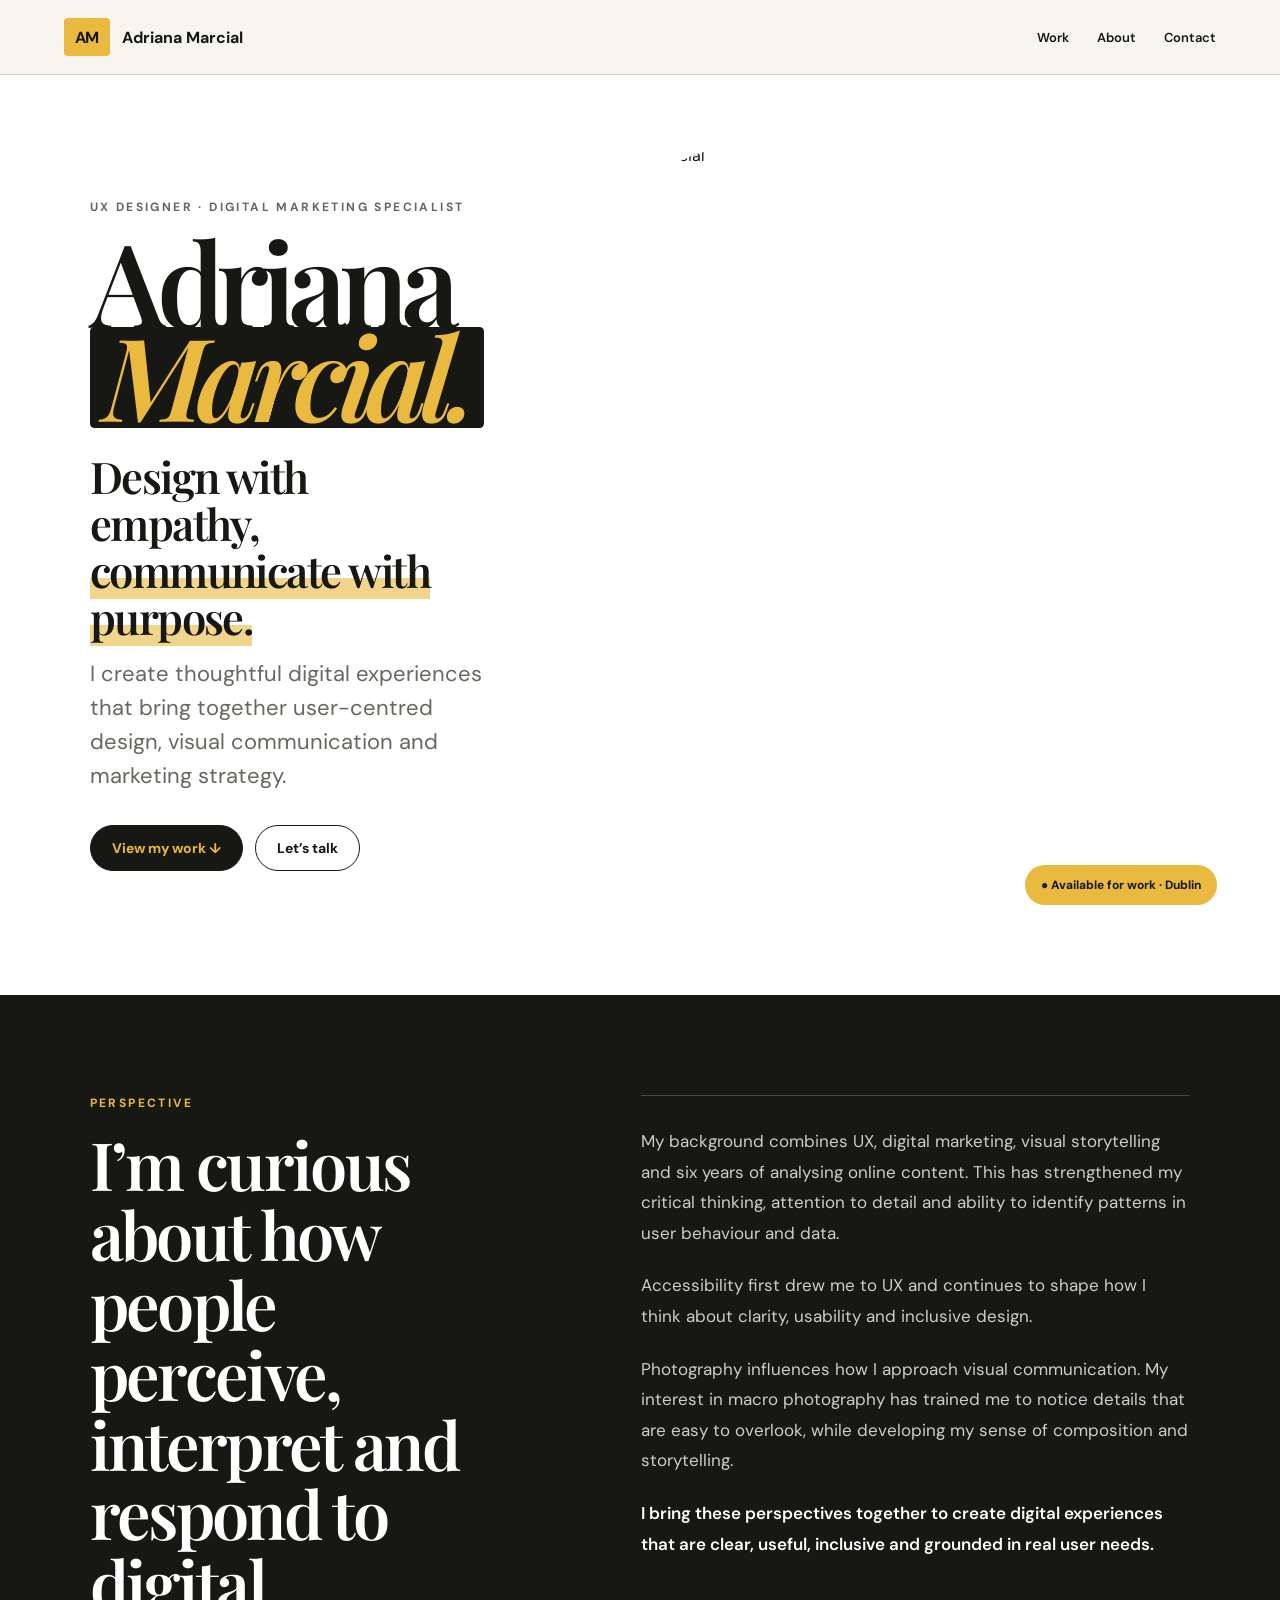
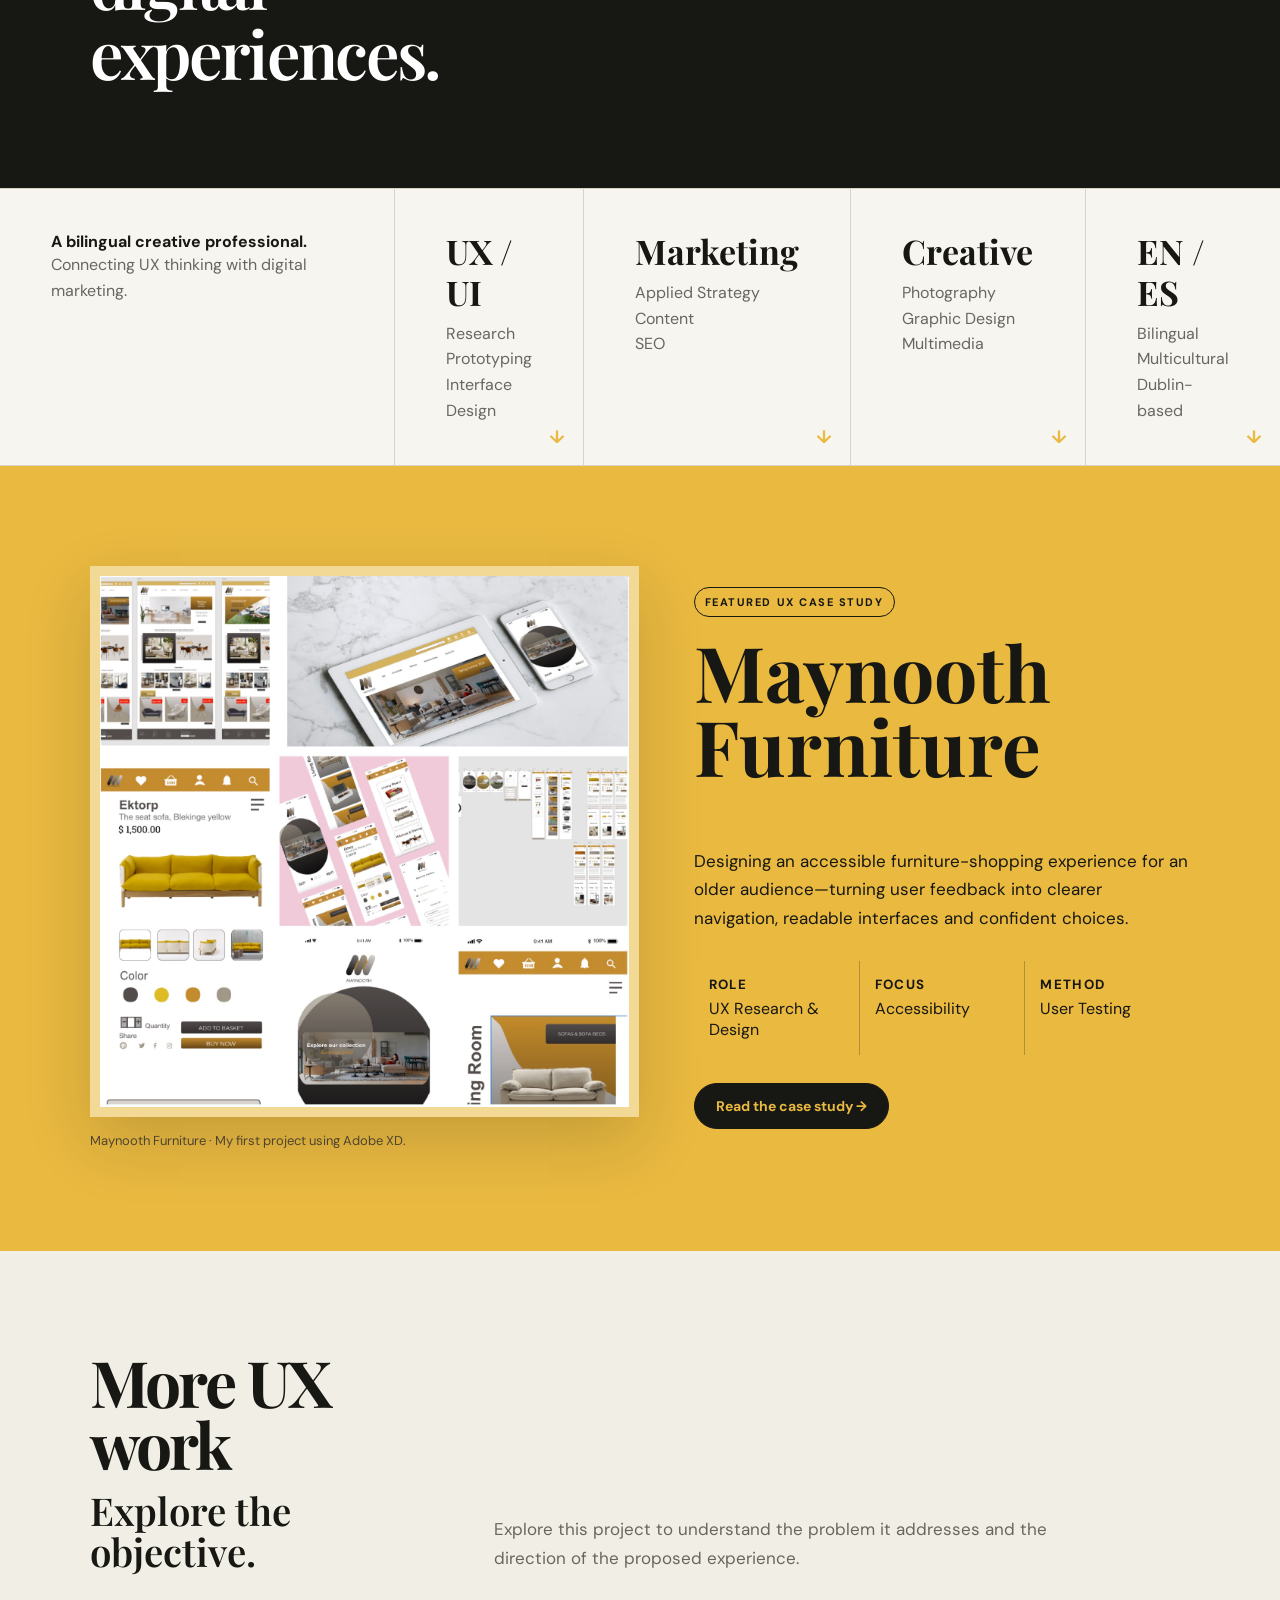
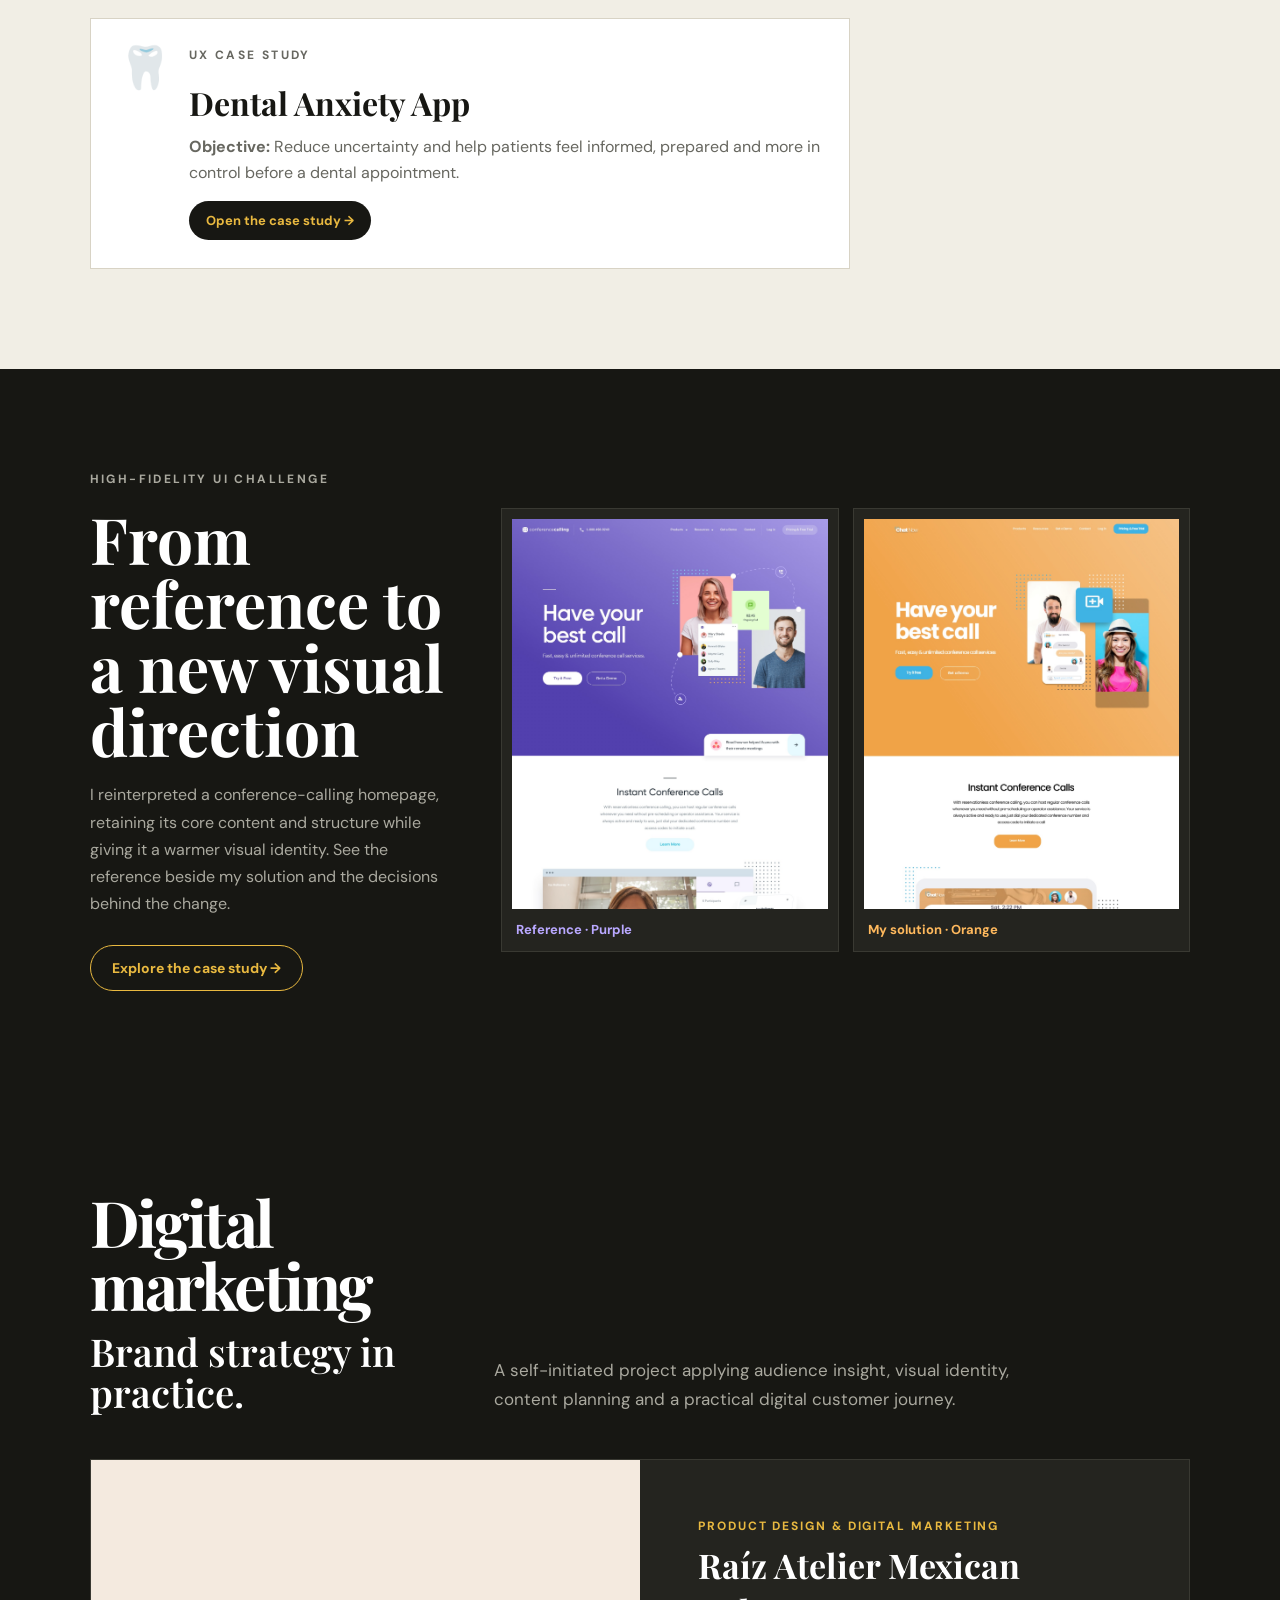
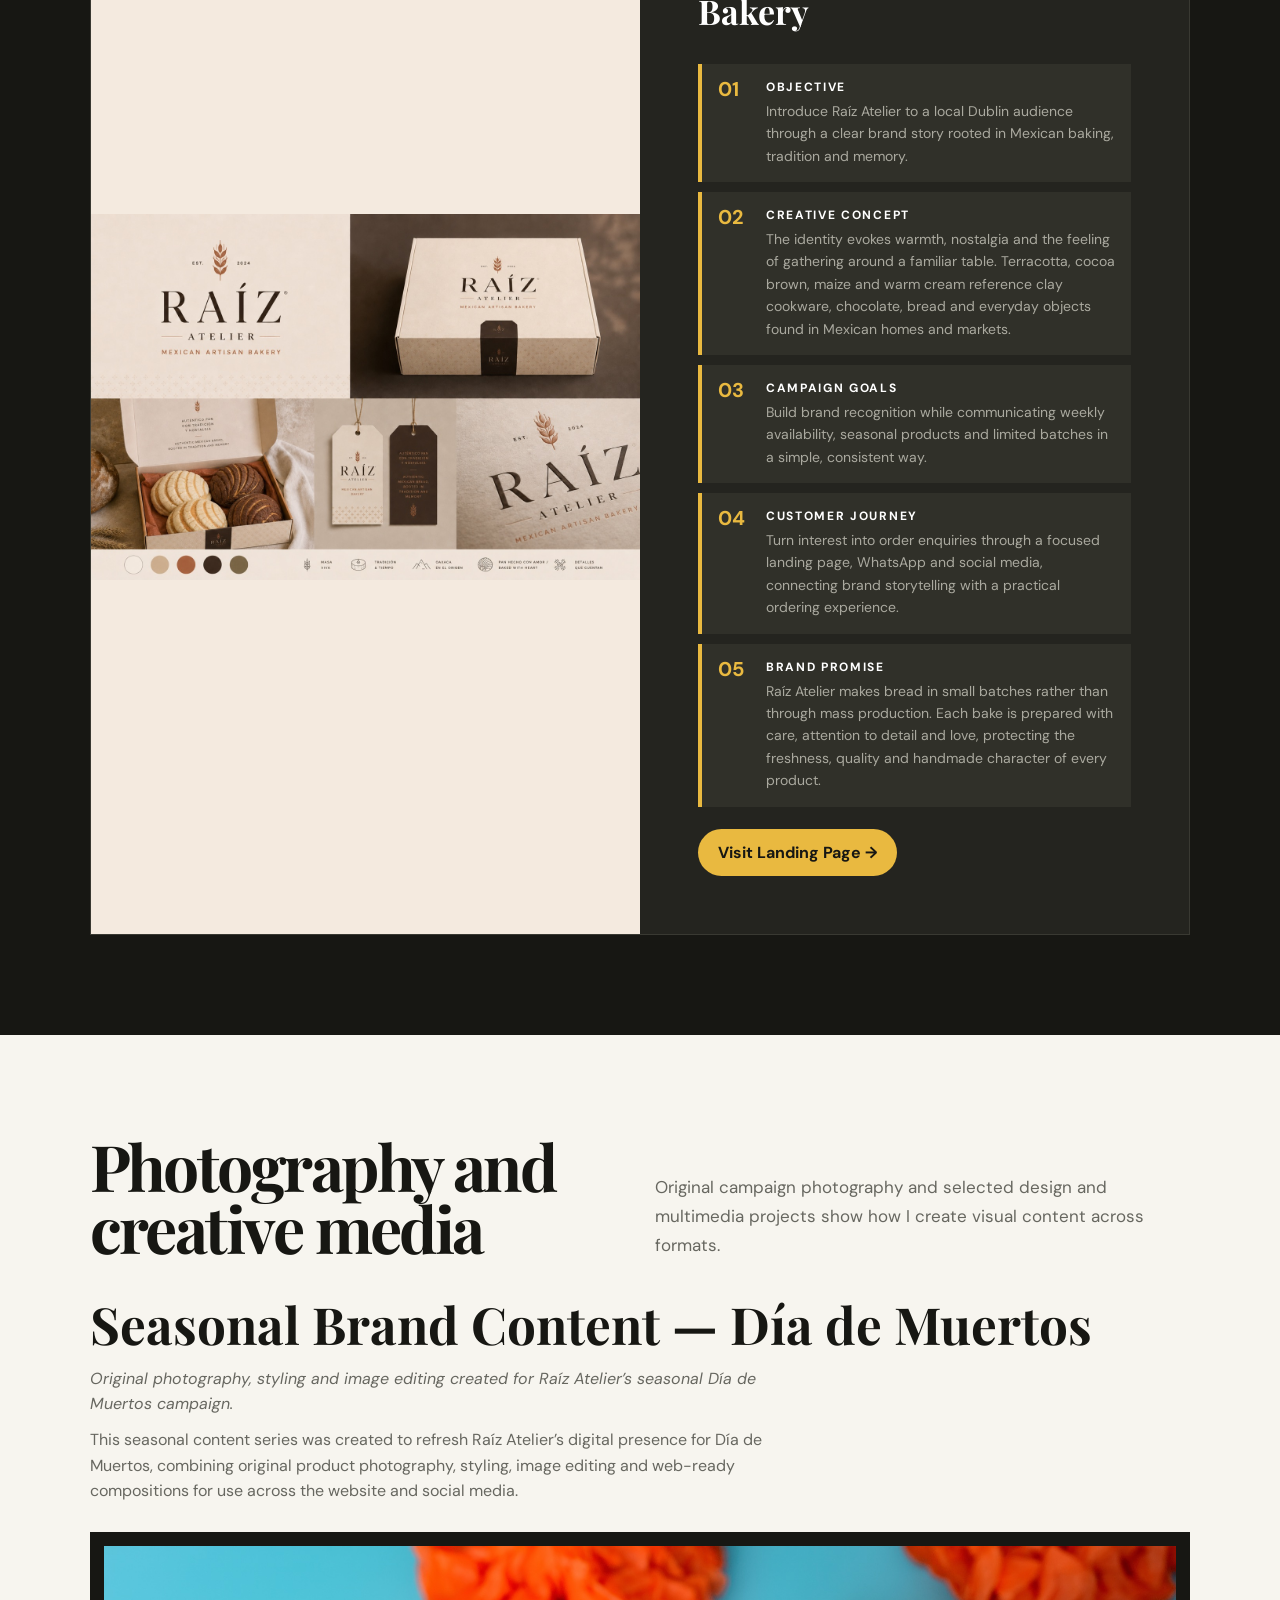
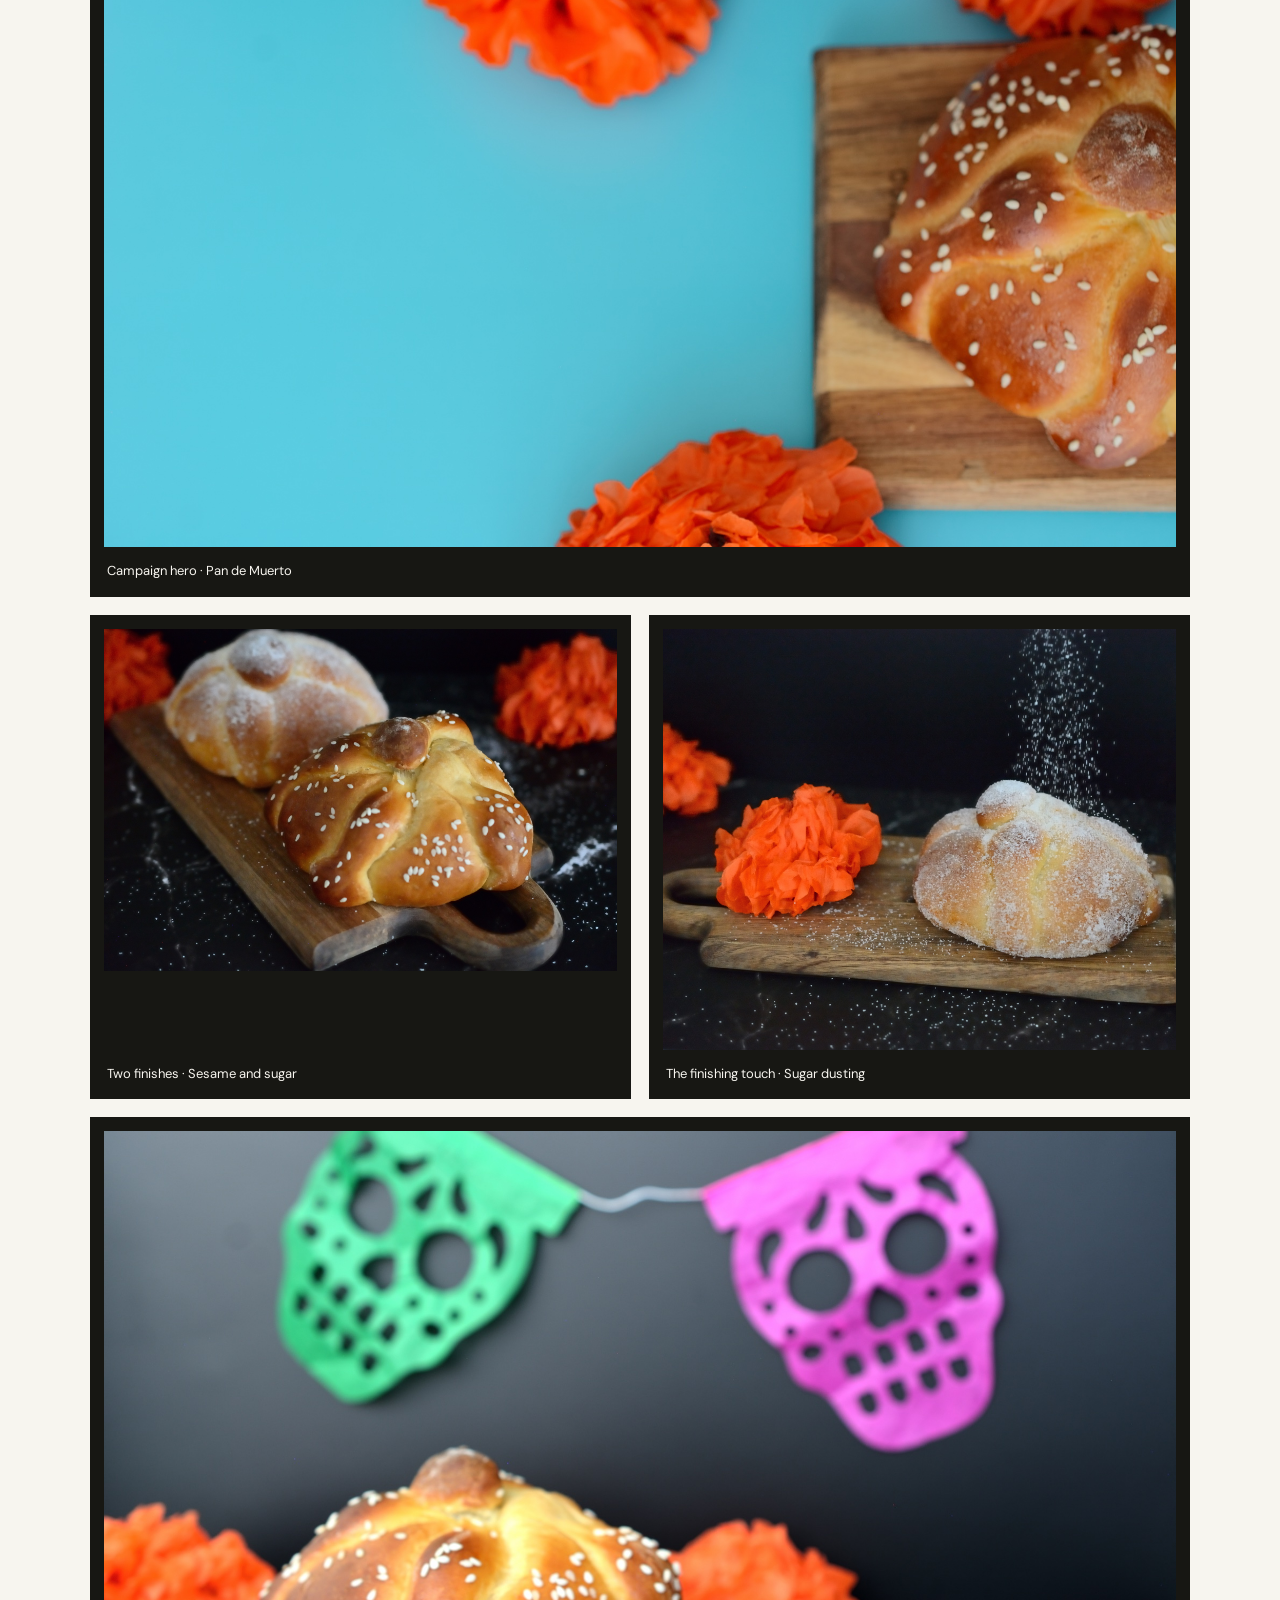
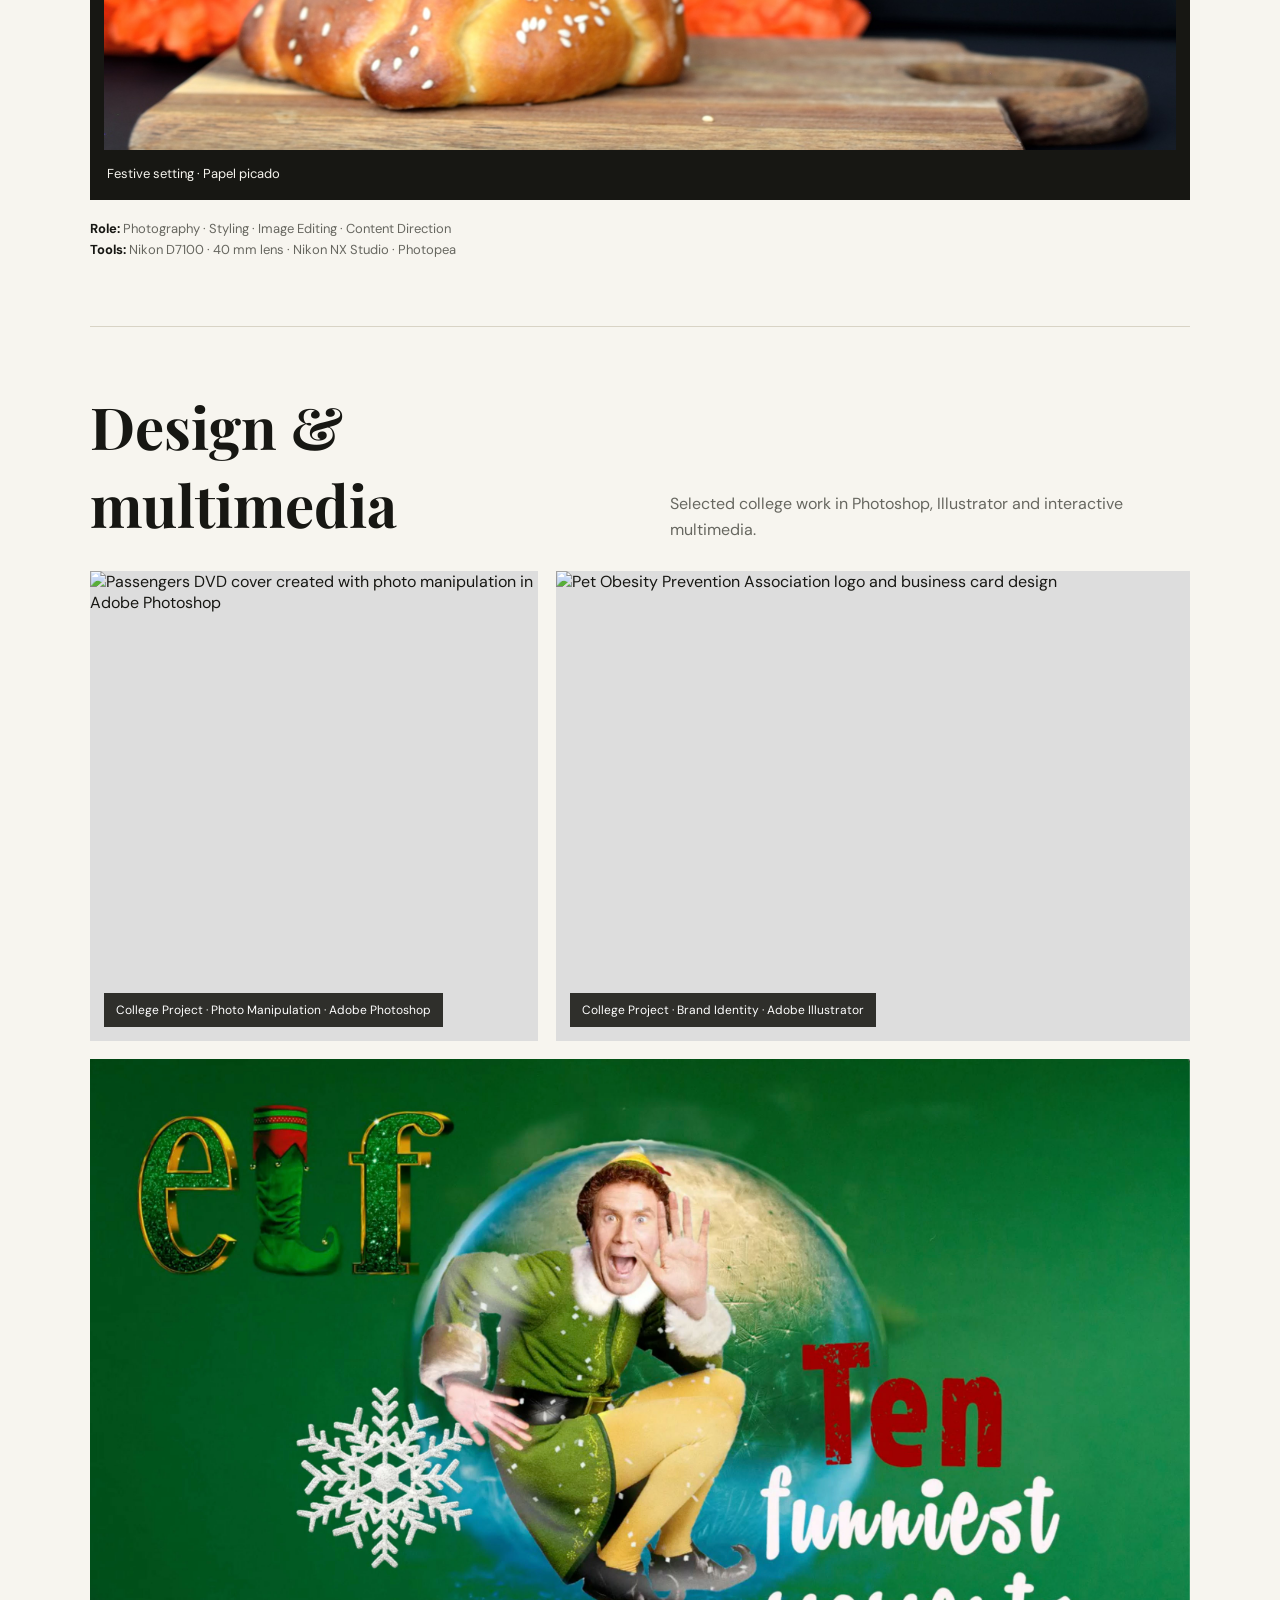
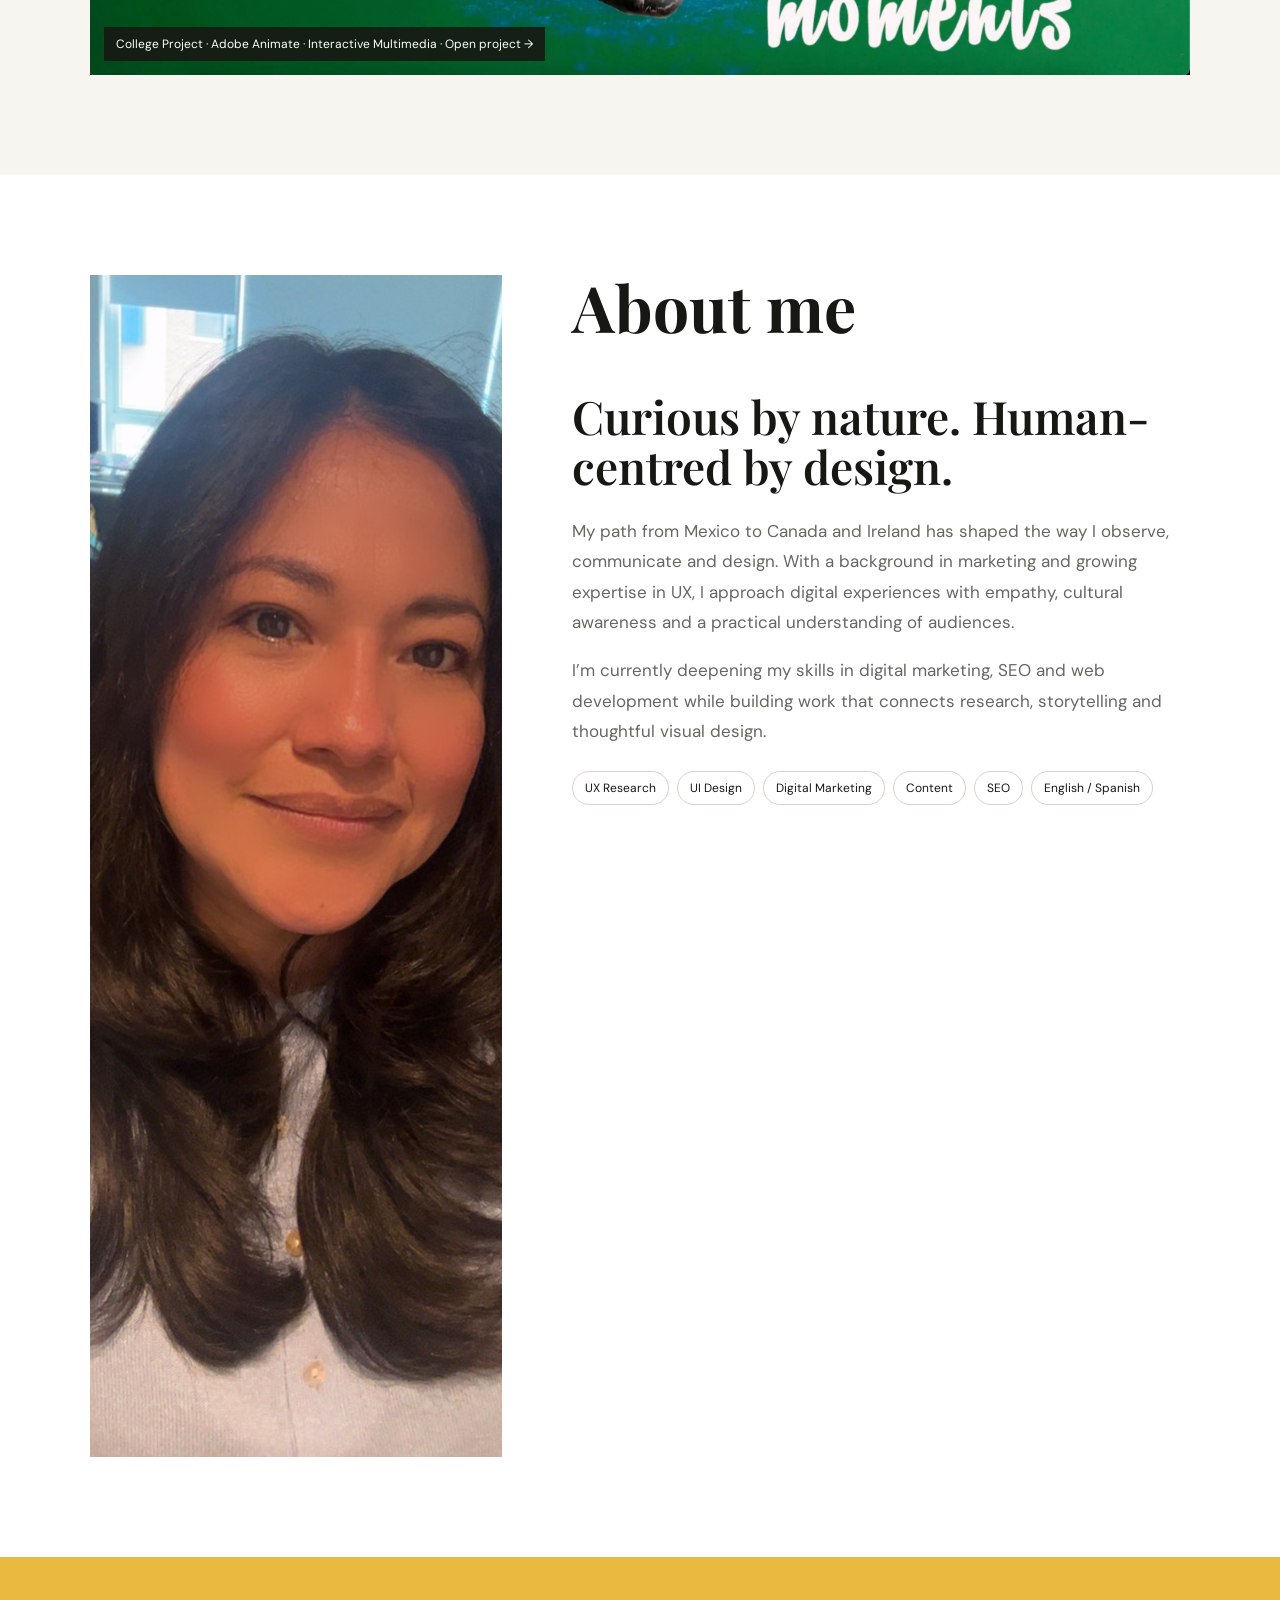
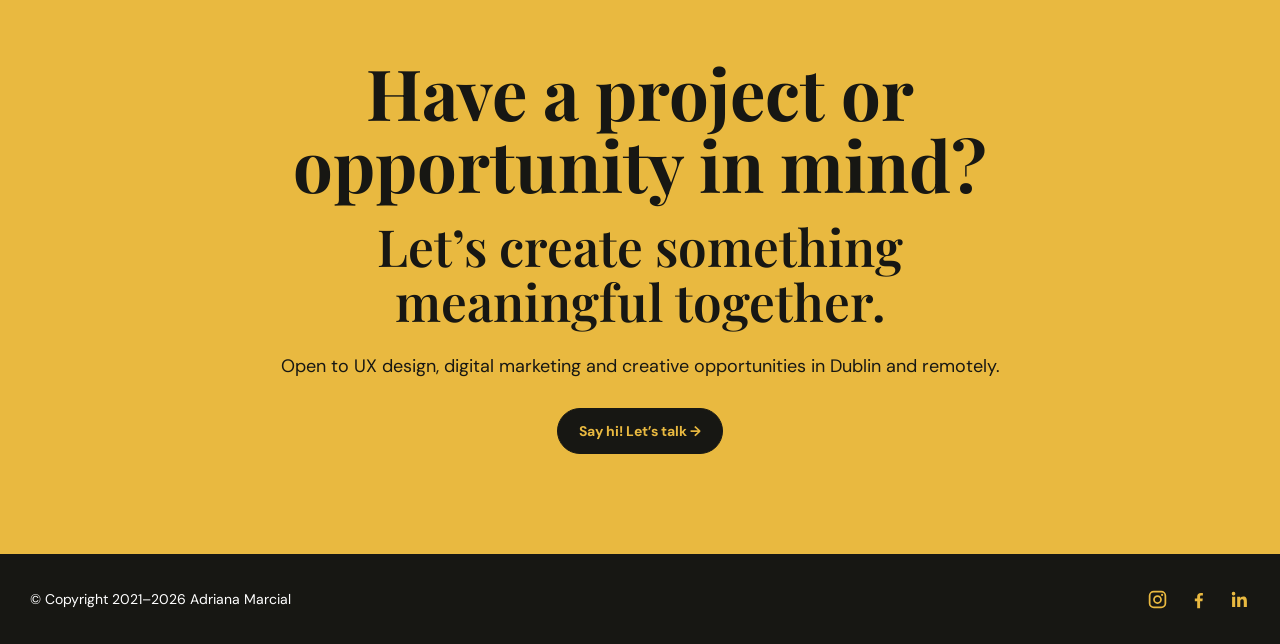
==== commit 06c6f667: "Temporarily unlist ADHD case study" ====
--- a/index.html
+++ b/index.html
@@ -153,7 +153,7 @@
     .related-case p { margin:0; color:#aaa99f; }
     .related-case a { flex-shrink:0; color:var(--gold); font-weight:700; text-decoration:none; }
     .ux-project-links { background:#f1eee5; }
-    .ux-link-grid { display:grid; grid-template-columns:1fr 1fr; gap:20px; }
+    .ux-link-grid { display:grid; grid-template-columns:minmax(0,760px); gap:20px; }
     .ux-link-card { display:grid; grid-template-columns:auto 1fr; gap:18px; padding:28px; border:1px solid var(--line); background:var(--white); text-decoration:none; transition:transform .2s ease, box-shadow .2s ease; }
     .ux-link-card:hover,.ux-link-card:focus-visible { transform:translateY(-4px); box-shadow:0 16px 36px rgba(23,23,19,.1); outline:2px solid var(--gold); }
     .ux-link-emoji { font-size:42px; line-height:1; }
@@ -357,7 +357,7 @@
     <section class="ux-project-links" aria-labelledby="more-ux-title">
       <div class="section-head">
         <div><h2 id="more-ux-title">More UX work</h2><h3 class="section-subtitle">Explore the objective.</h3></div>
-        <p>Open each project to understand the problem it addresses and the direction of the proposed experience.</p>
+        <p>Explore this project to understand the problem it addresses and the direction of the proposed experience.</p>
       </div>
       <div class="ux-link-grid">
         <a class="ux-link-card" href="dentalanxiety.html">
@@ -367,15 +367,6 @@
             <h3>Dental Anxiety App</h3>
             <p><strong>Objective:</strong> Reduce uncertainty and help patients feel informed, prepared and more in control before a dental appointment.</p>
             <span class="ux-link-action">Open the case study →</span>
-          </span>
-        </a>
-        <a class="ux-link-card" href="tdah-project.html">
-          <span class="ux-link-emoji" aria-hidden="true">🧠</span>
-          <span>
-            <span class="eyebrow">UX project · Week 1 report</span>
-            <h3>TDAH / ADHD Project</h3>
-            <p><strong>Objective:</strong> To design a flexible routine system that helps neurodivergent children move through everyday activities with greater independence, predictability and less overwhelm.</p>
-            <span class="ux-link-action">Read the first report →</span>
           </span>
         </a>
       </div>
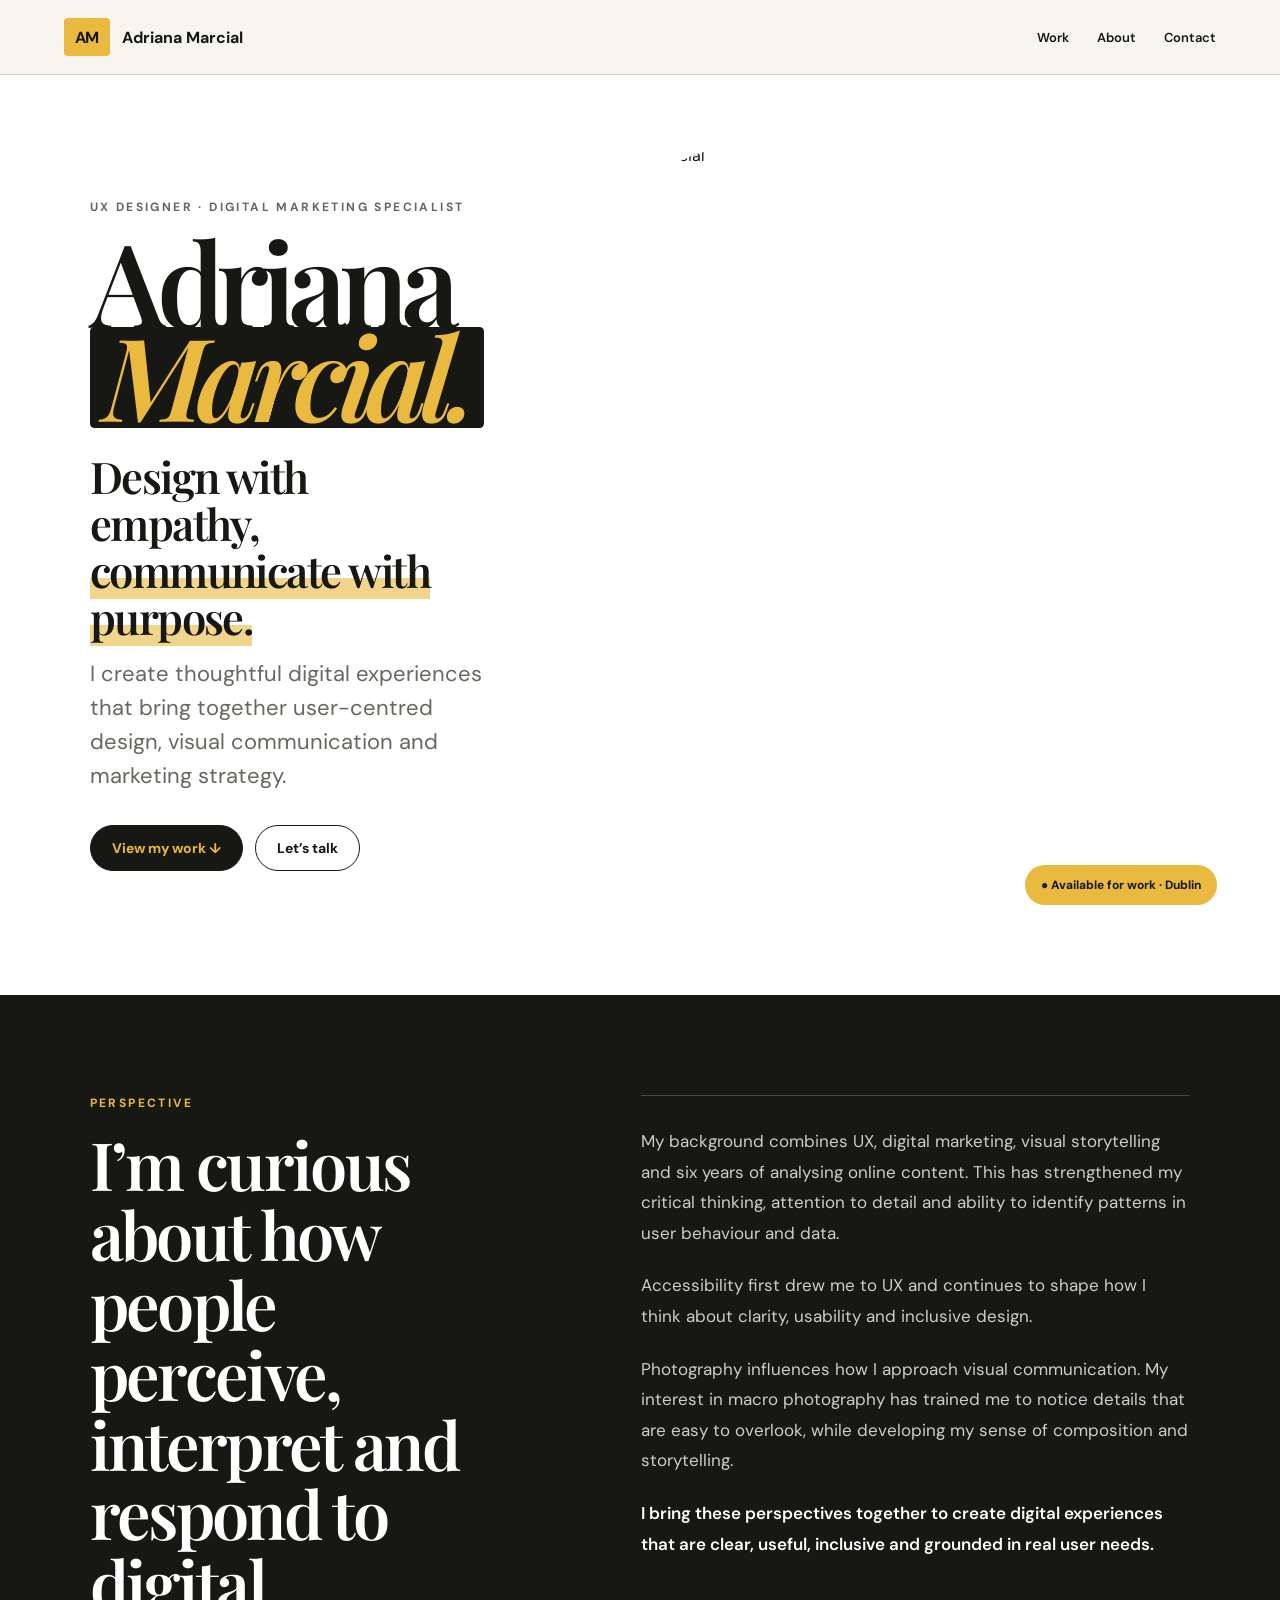
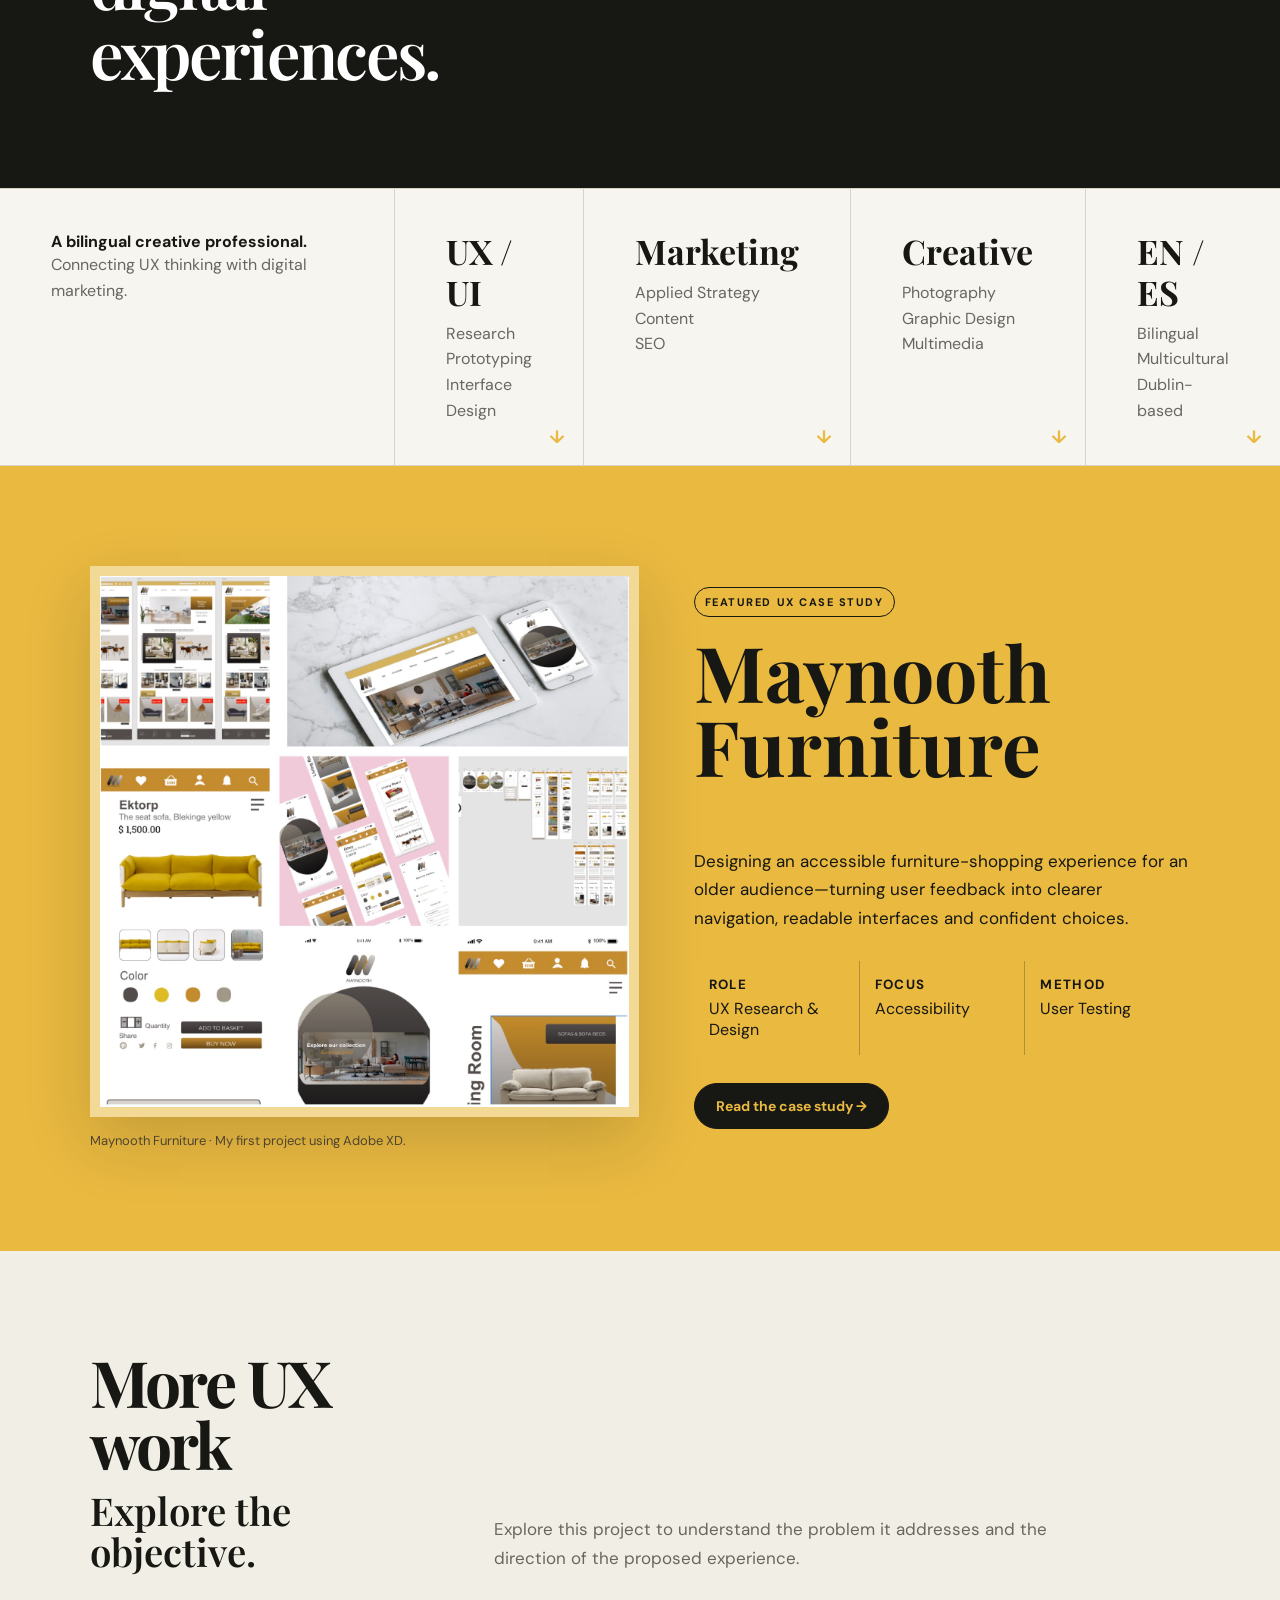
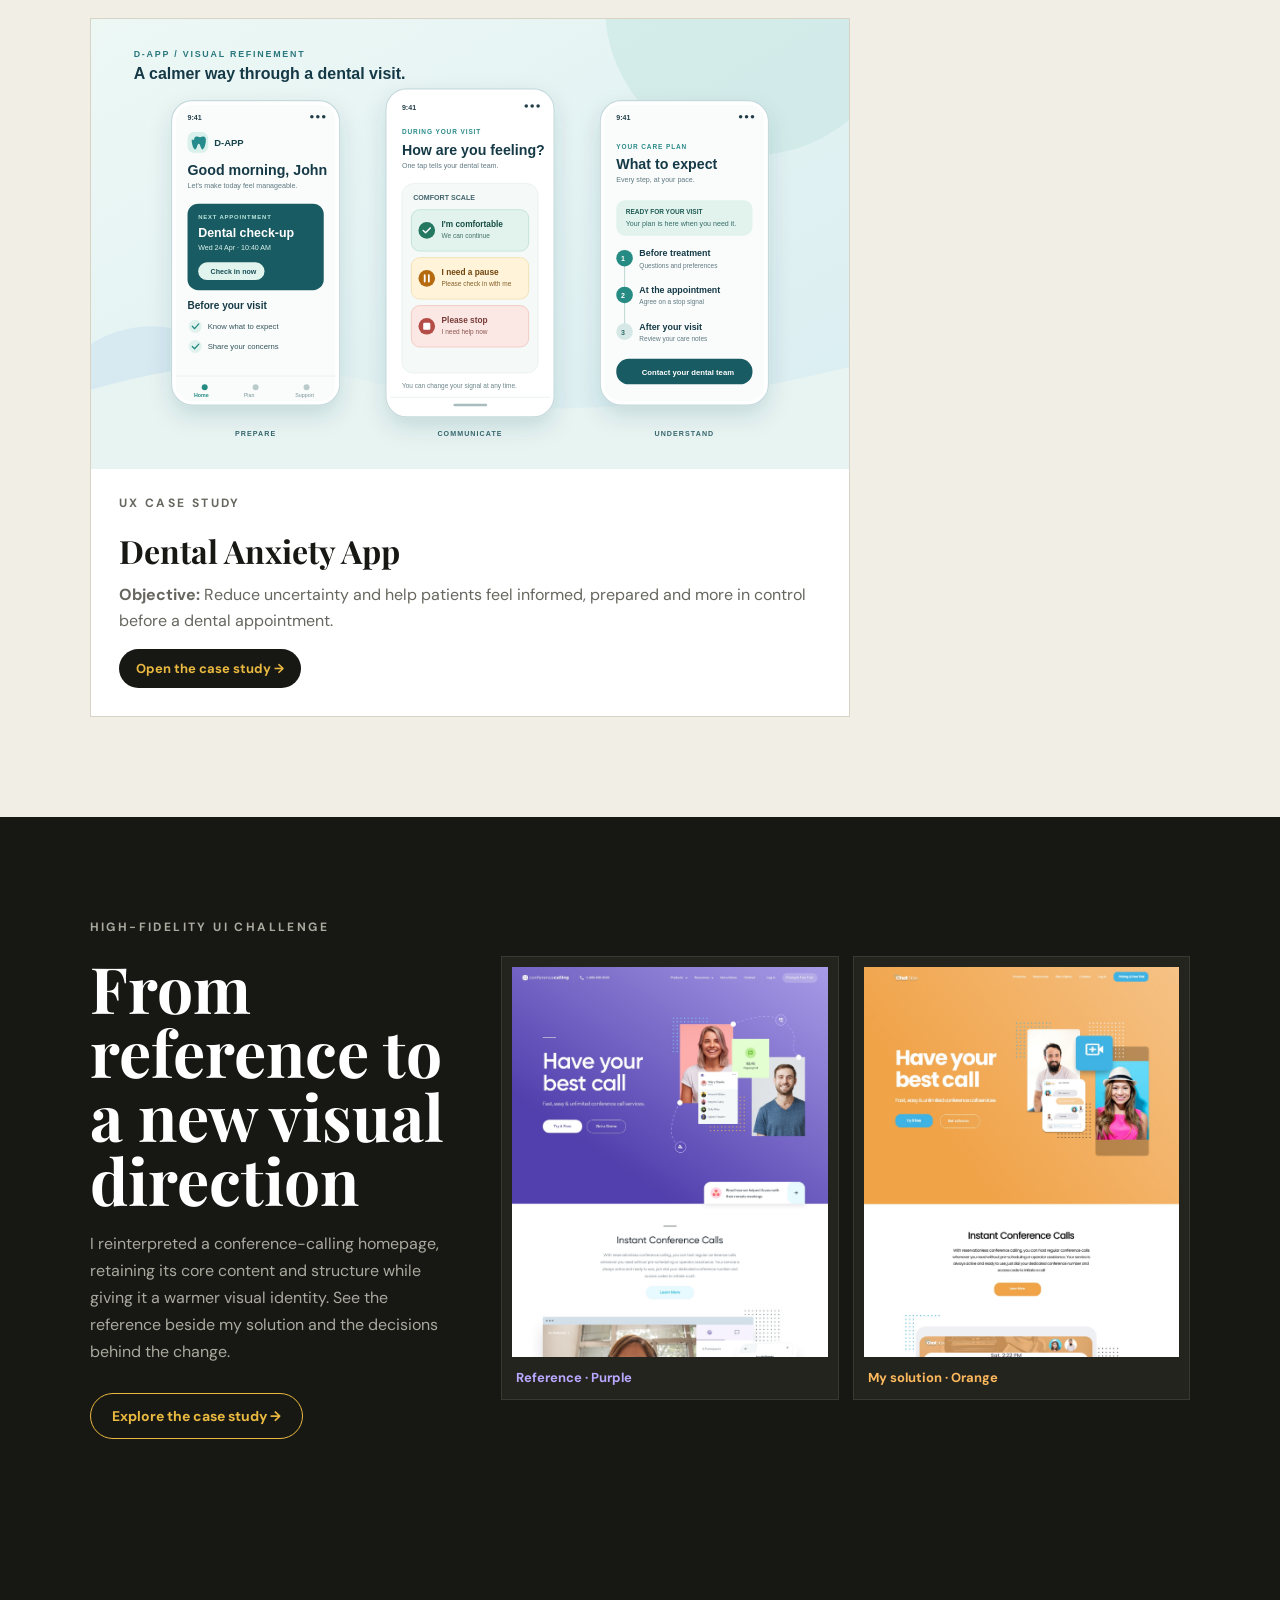
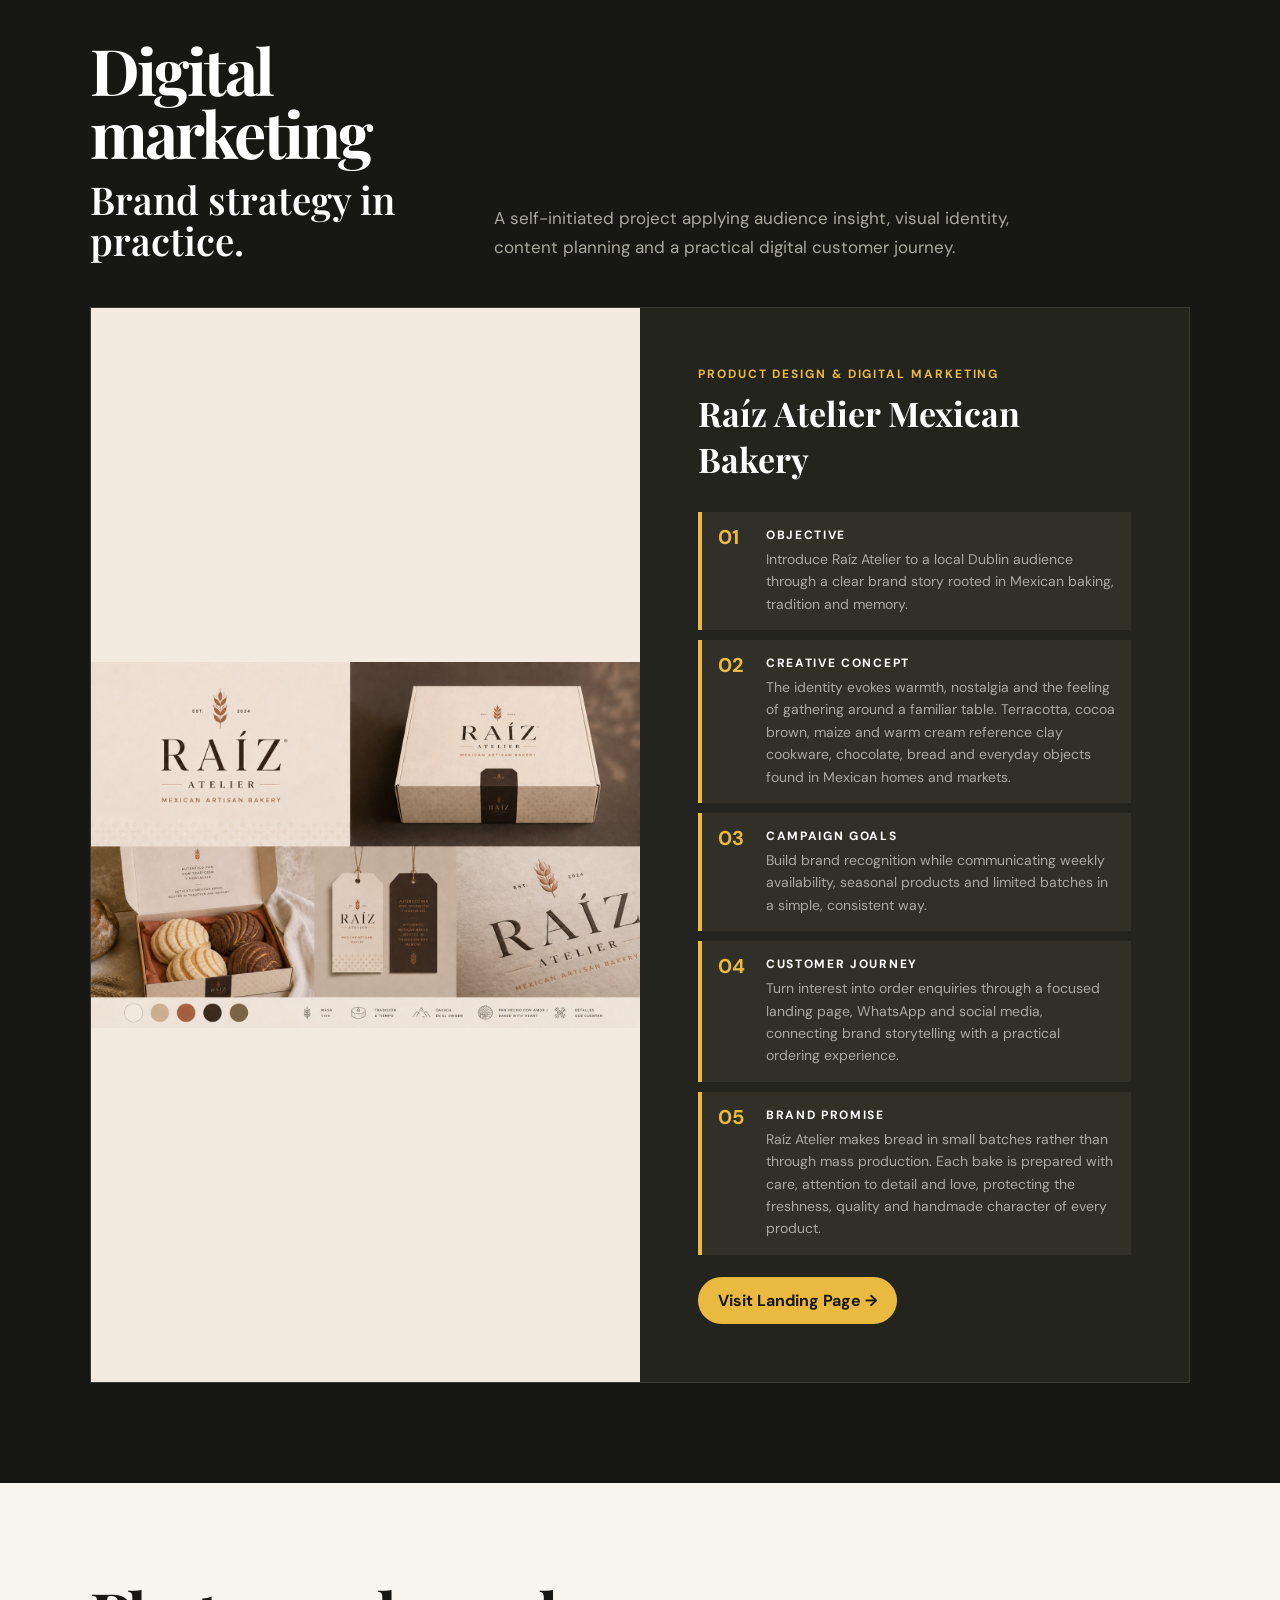
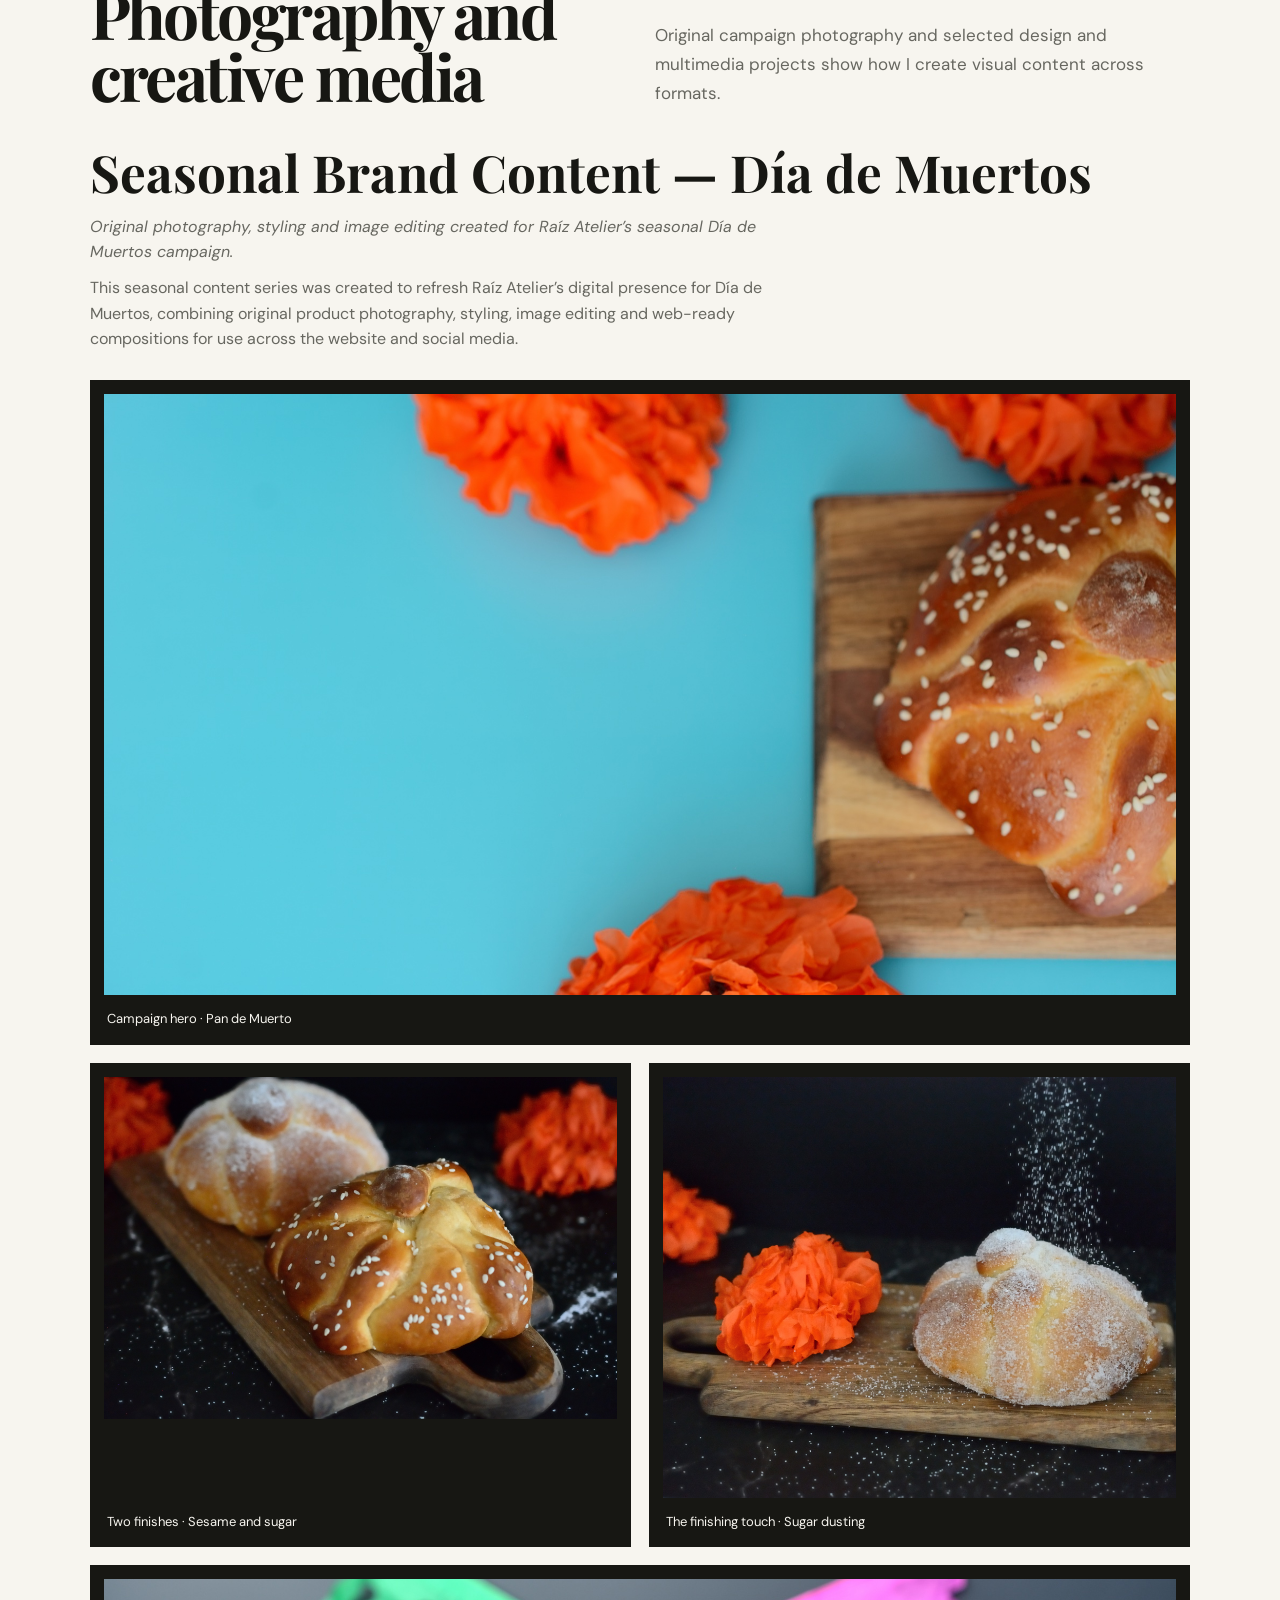
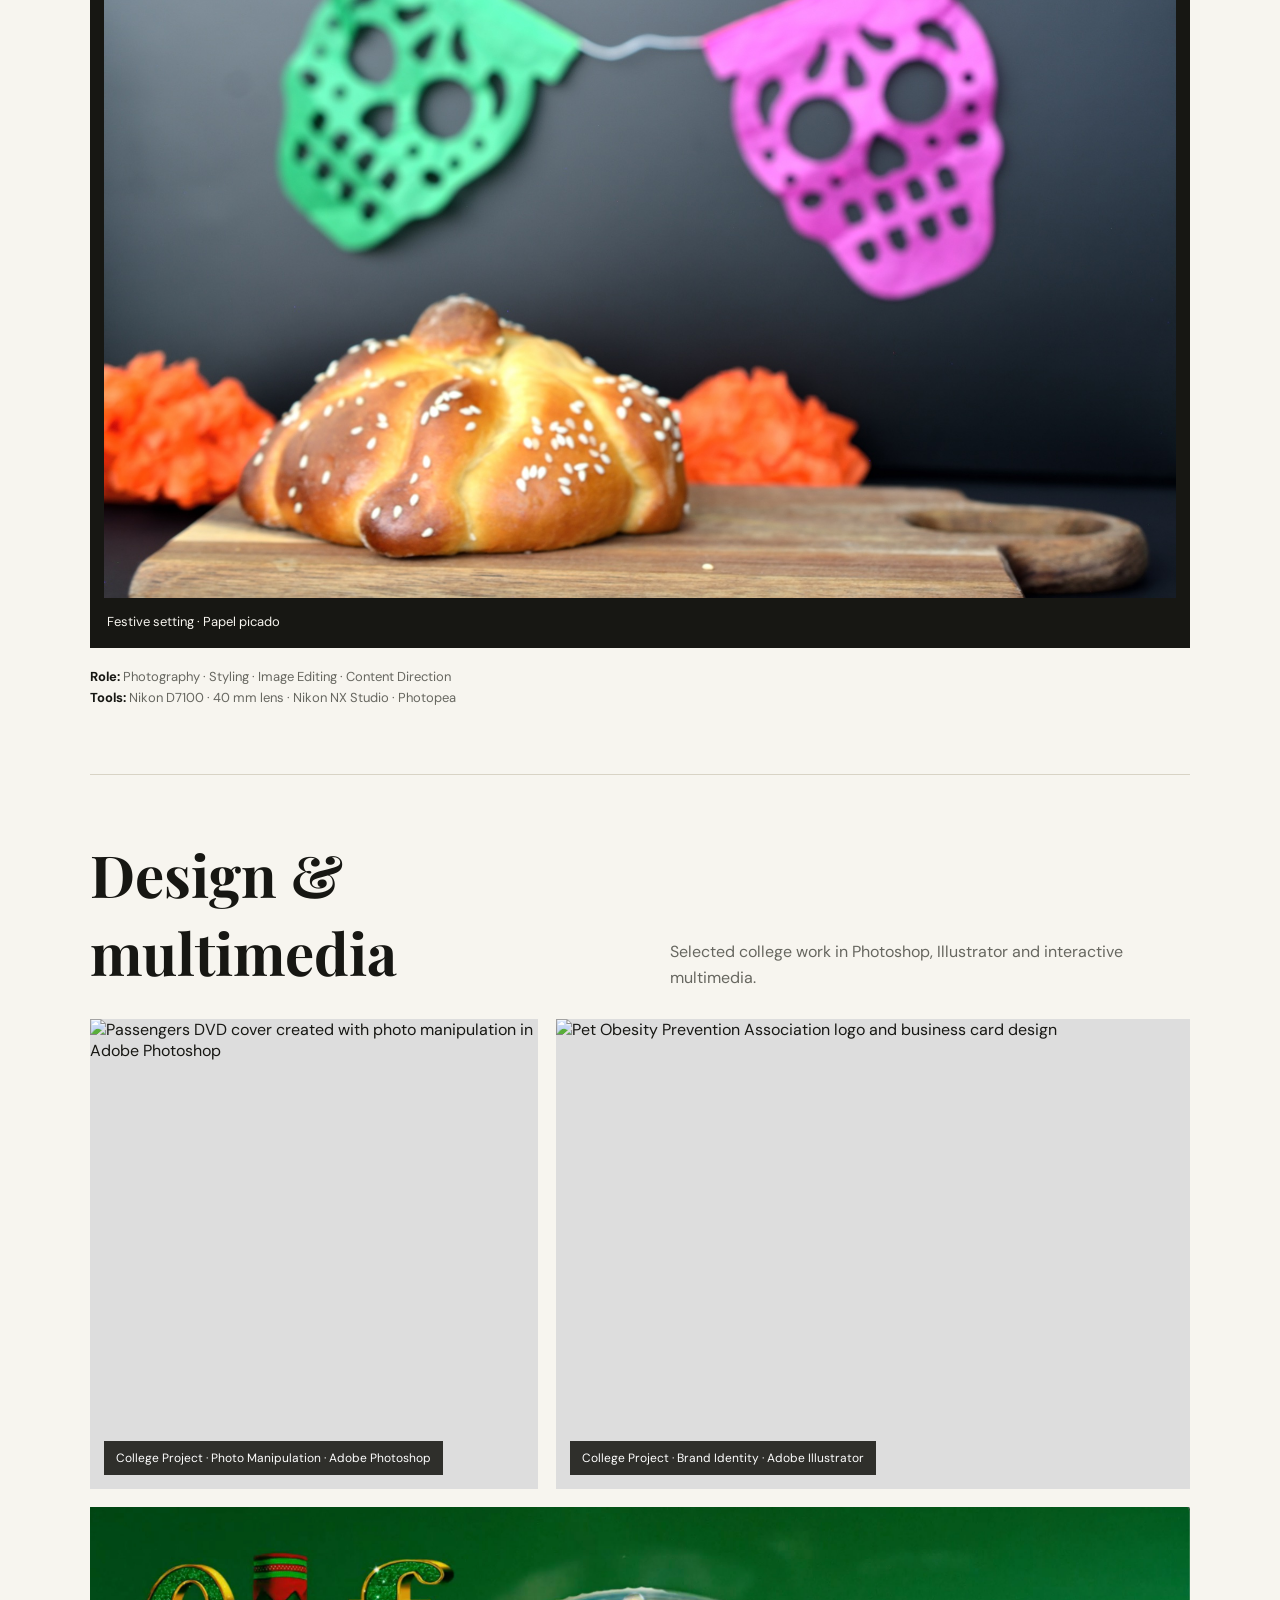
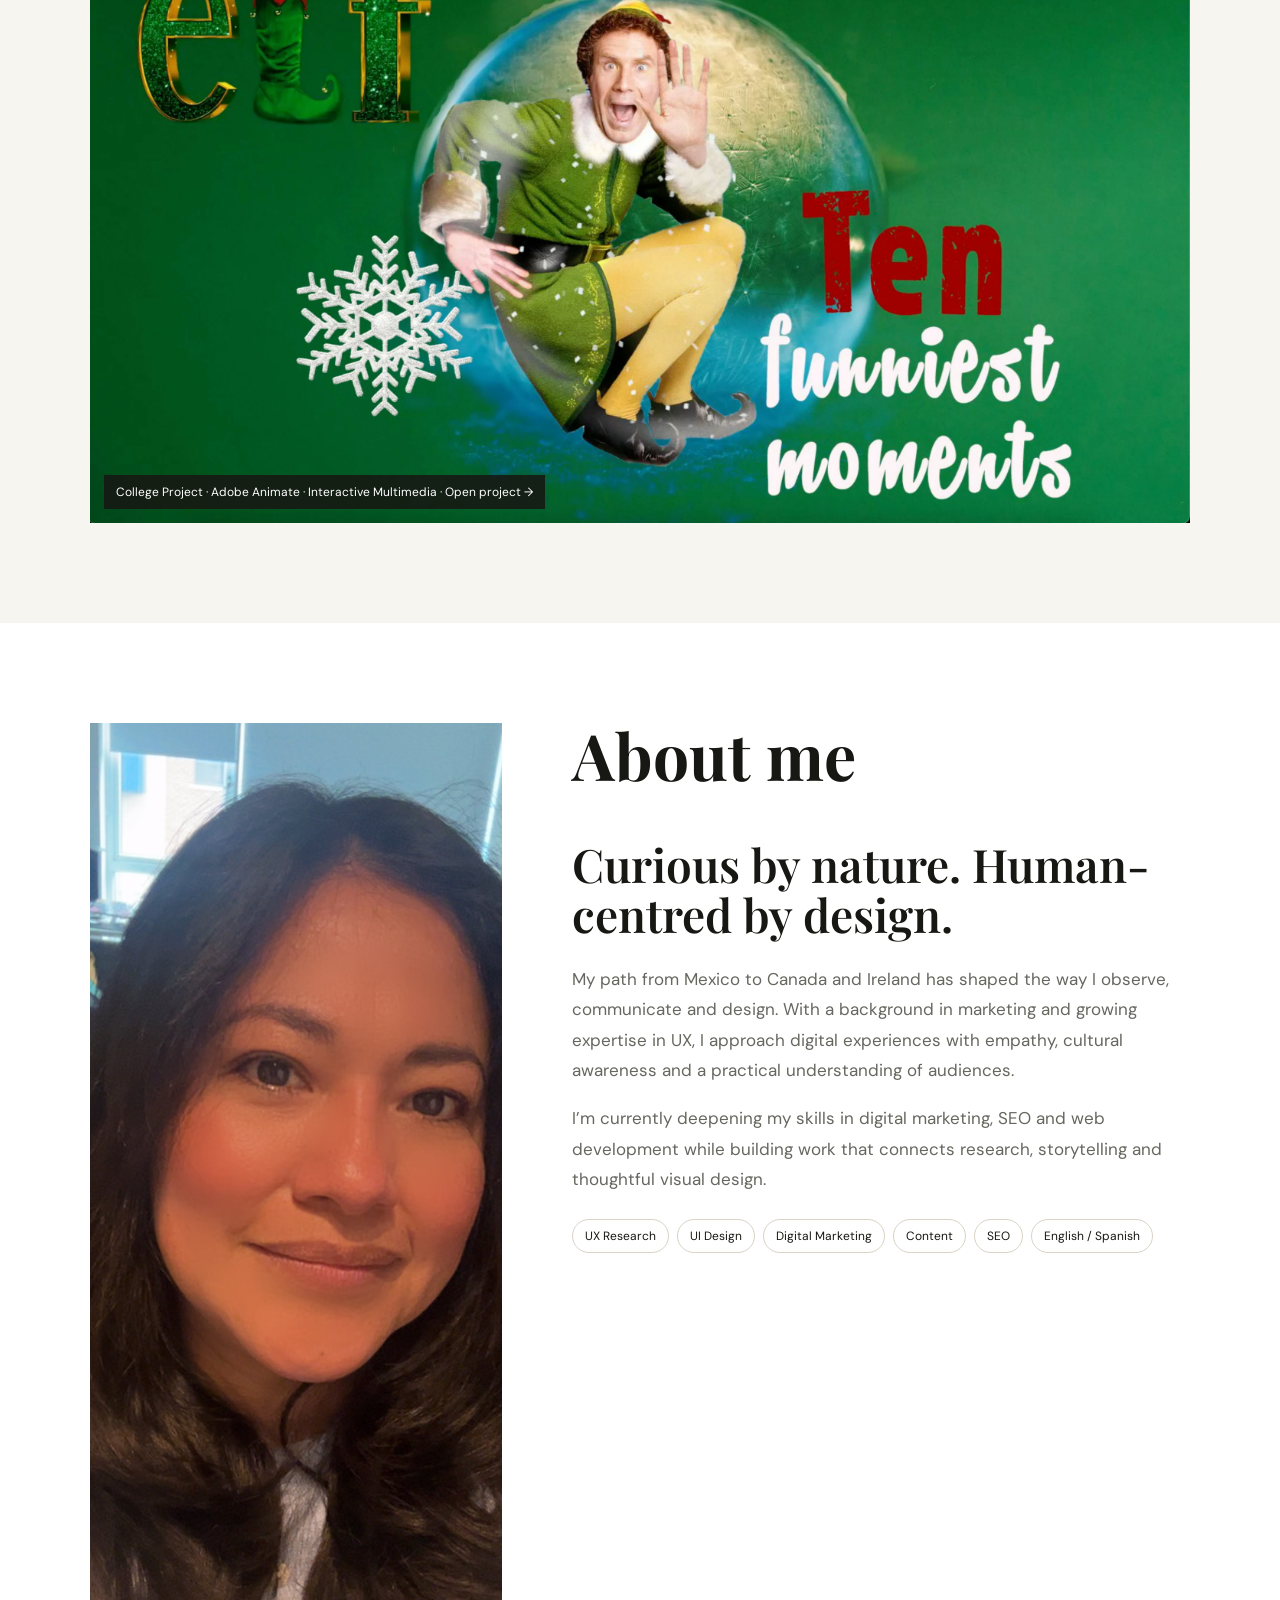
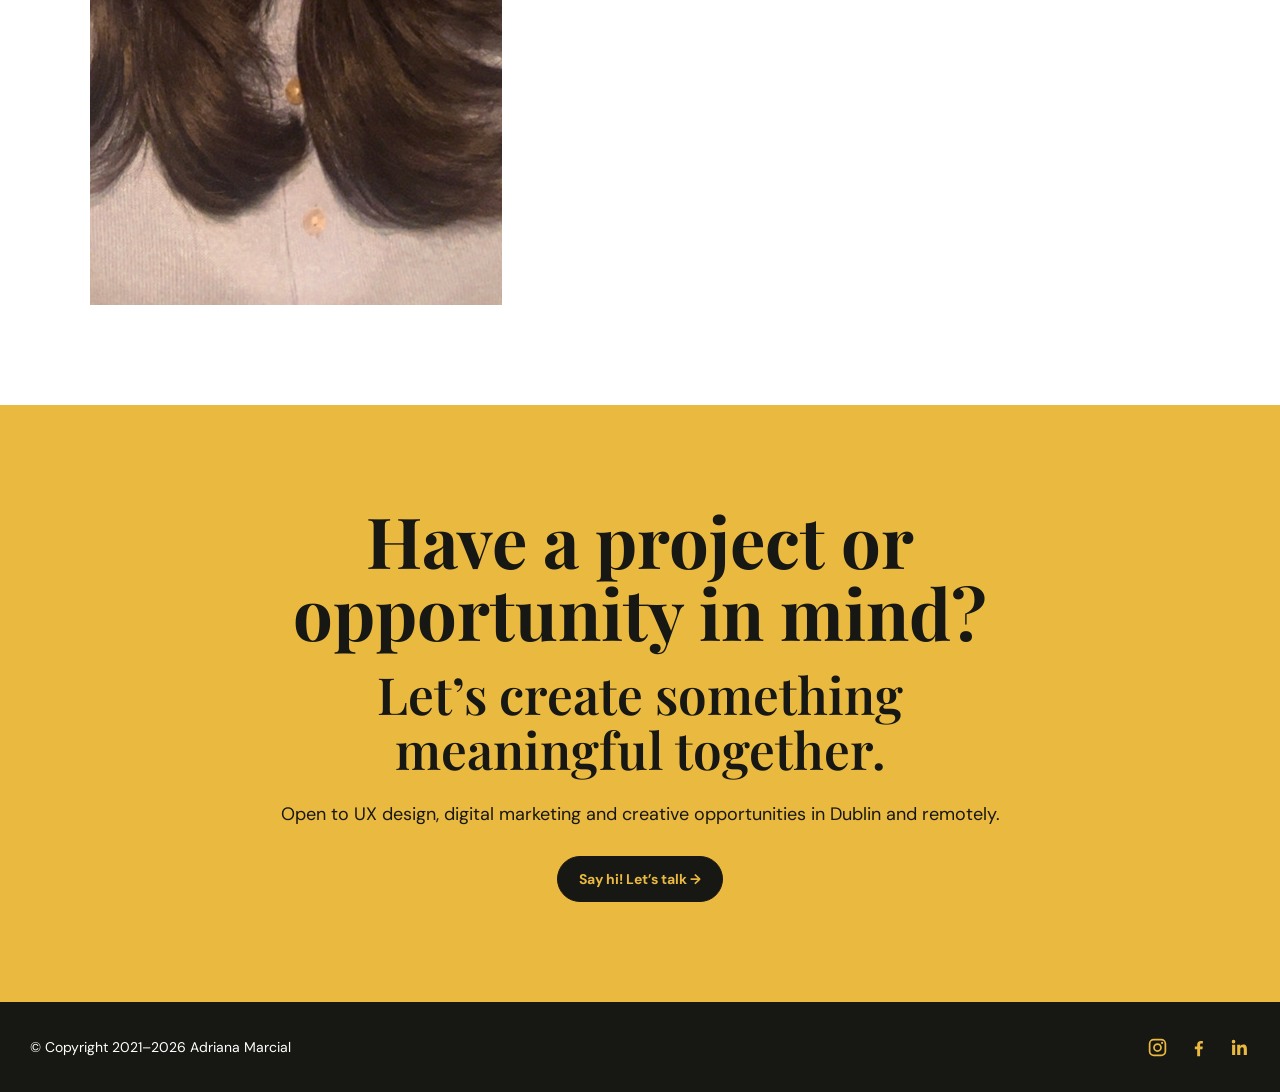
==== commit d1d957c5: "Refine Dental Anxiety app visuals" ====
--- a/index.html
+++ b/index.html
@@ -155,6 +155,9 @@
     .ux-project-links { background:#f1eee5; }
     .ux-link-grid { display:grid; grid-template-columns:minmax(0,760px); gap:20px; }
     .ux-link-card { display:grid; grid-template-columns:auto 1fr; gap:18px; padding:28px; border:1px solid var(--line); background:var(--white); text-decoration:none; transition:transform .2s ease, box-shadow .2s ease; }
+    .ux-link-card--dental { display:block; padding:0; overflow:hidden; }
+    .ux-link-card--dental > img { display:block; width:100%; height:auto; background:#e9f5f3; }
+    .ux-link-card--dental .ux-link-copy { display:block; padding:26px 28px 28px; }
     .ux-link-card:hover,.ux-link-card:focus-visible { transform:translateY(-4px); box-shadow:0 16px 36px rgba(23,23,19,.1); outline:2px solid var(--gold); }
     .ux-link-emoji { font-size:42px; line-height:1; }
     .ux-link-card h3 { margin:5px 0 10px; font-family:"Playfair Display",serif; font-size:32px; }
@@ -360,9 +363,9 @@
         <p>Explore this project to understand the problem it addresses and the direction of the proposed experience.</p>
       </div>
       <div class="ux-link-grid">
-        <a class="ux-link-card" href="dentalanxiety.html">
-          <span class="ux-link-emoji" aria-hidden="true">🦷</span>
-          <span>
+        <a class="ux-link-card ux-link-card--dental" href="dentalanxiety.html">
+          <img src="images/dental-app-ui-refinement.svg" alt="Three refined D-APP screens for appointment preparation, a comfort signal, and a treatment plan" width="1280" height="760" loading="lazy" decoding="async">
+          <span class="ux-link-copy">
             <span class="eyebrow">UX case study</span>
             <h3>Dental Anxiety App</h3>
             <p><strong>Objective:</strong> Reduce uncertainty and help patients feel informed, prepared and more in control before a dental appointment.</p>
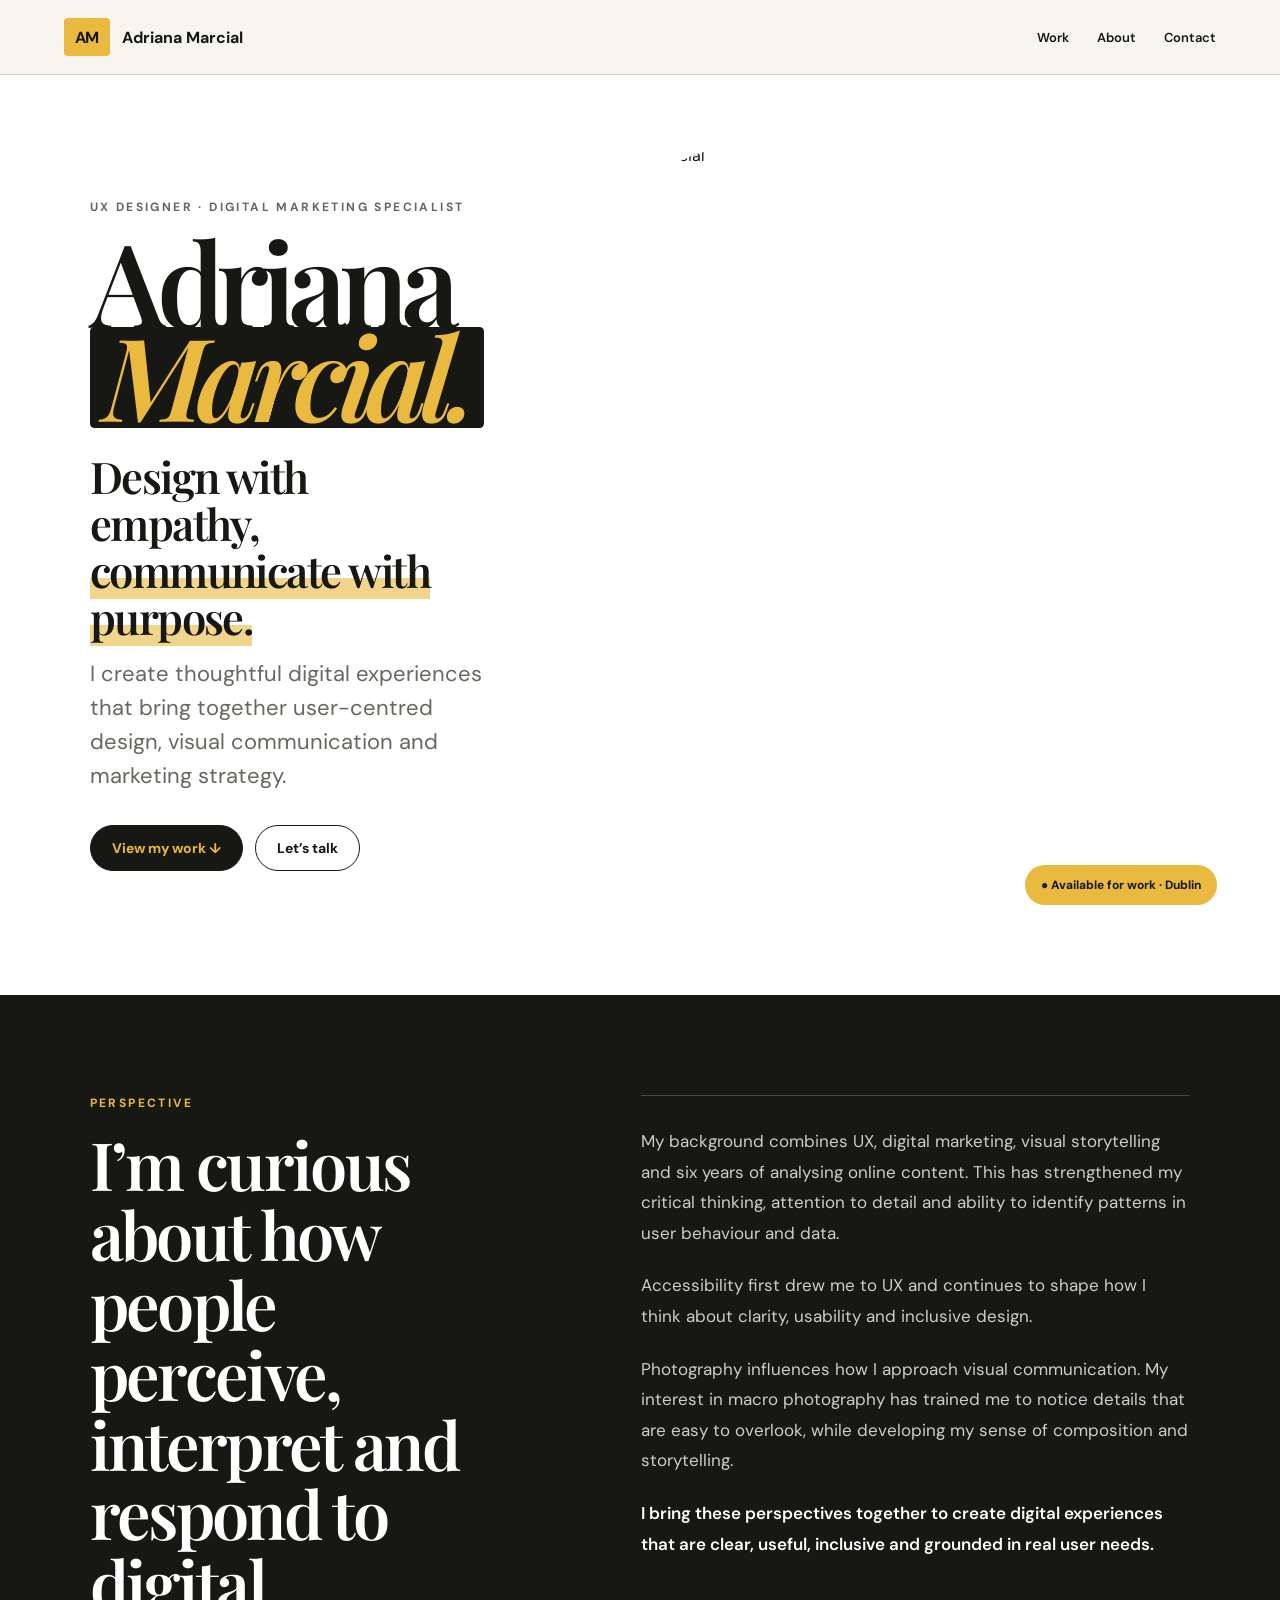
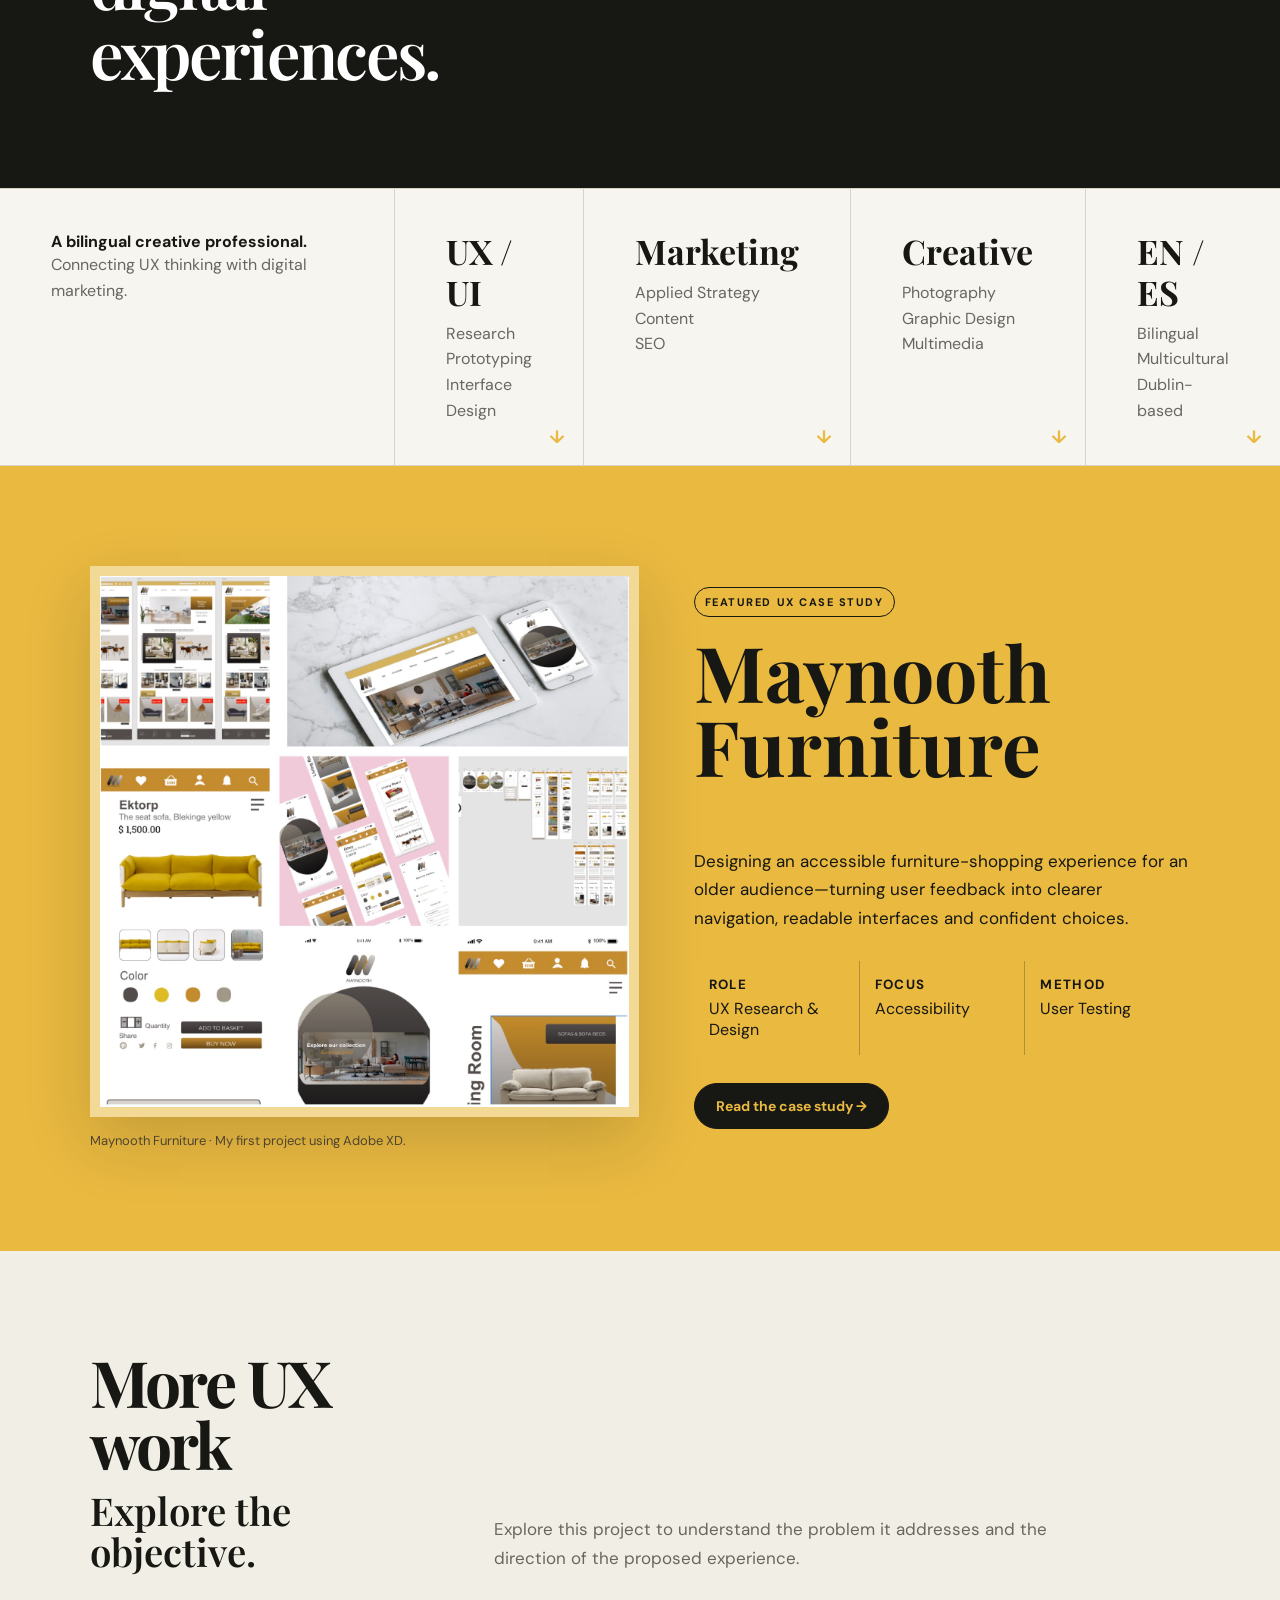
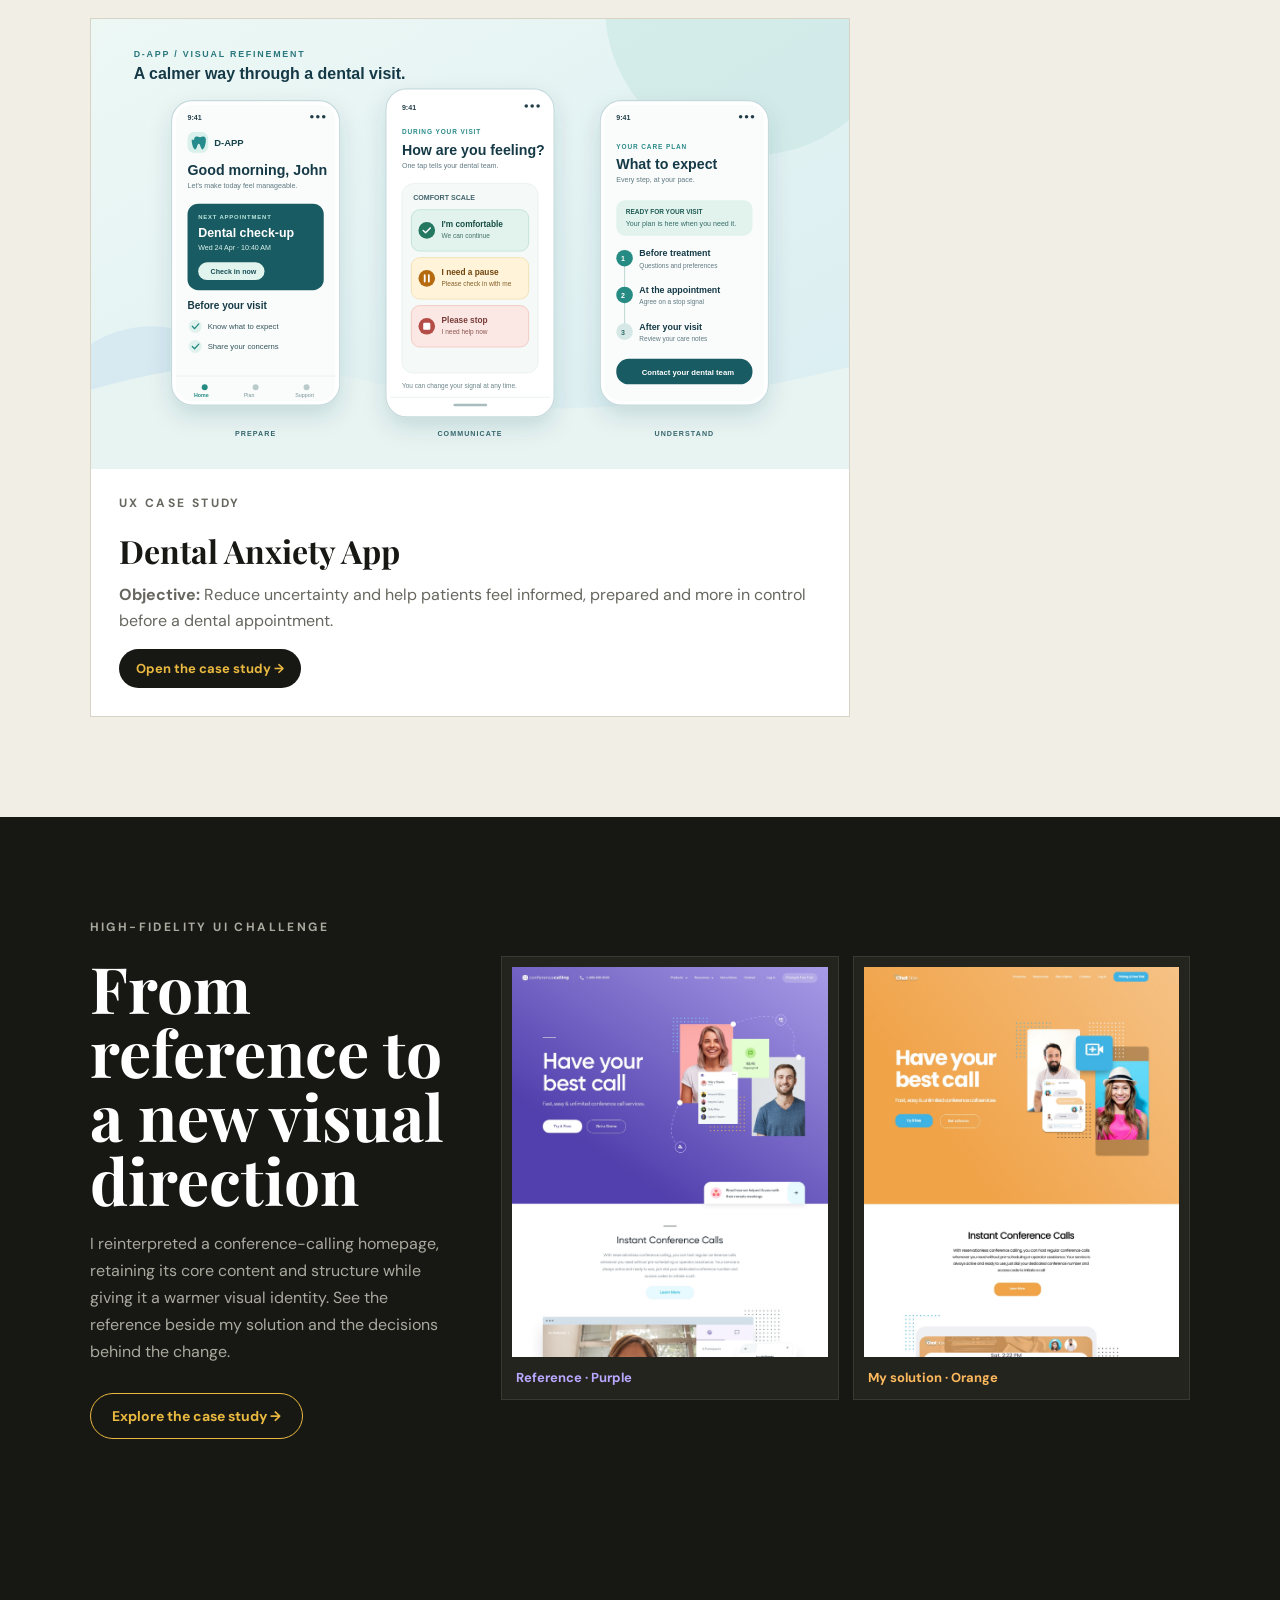
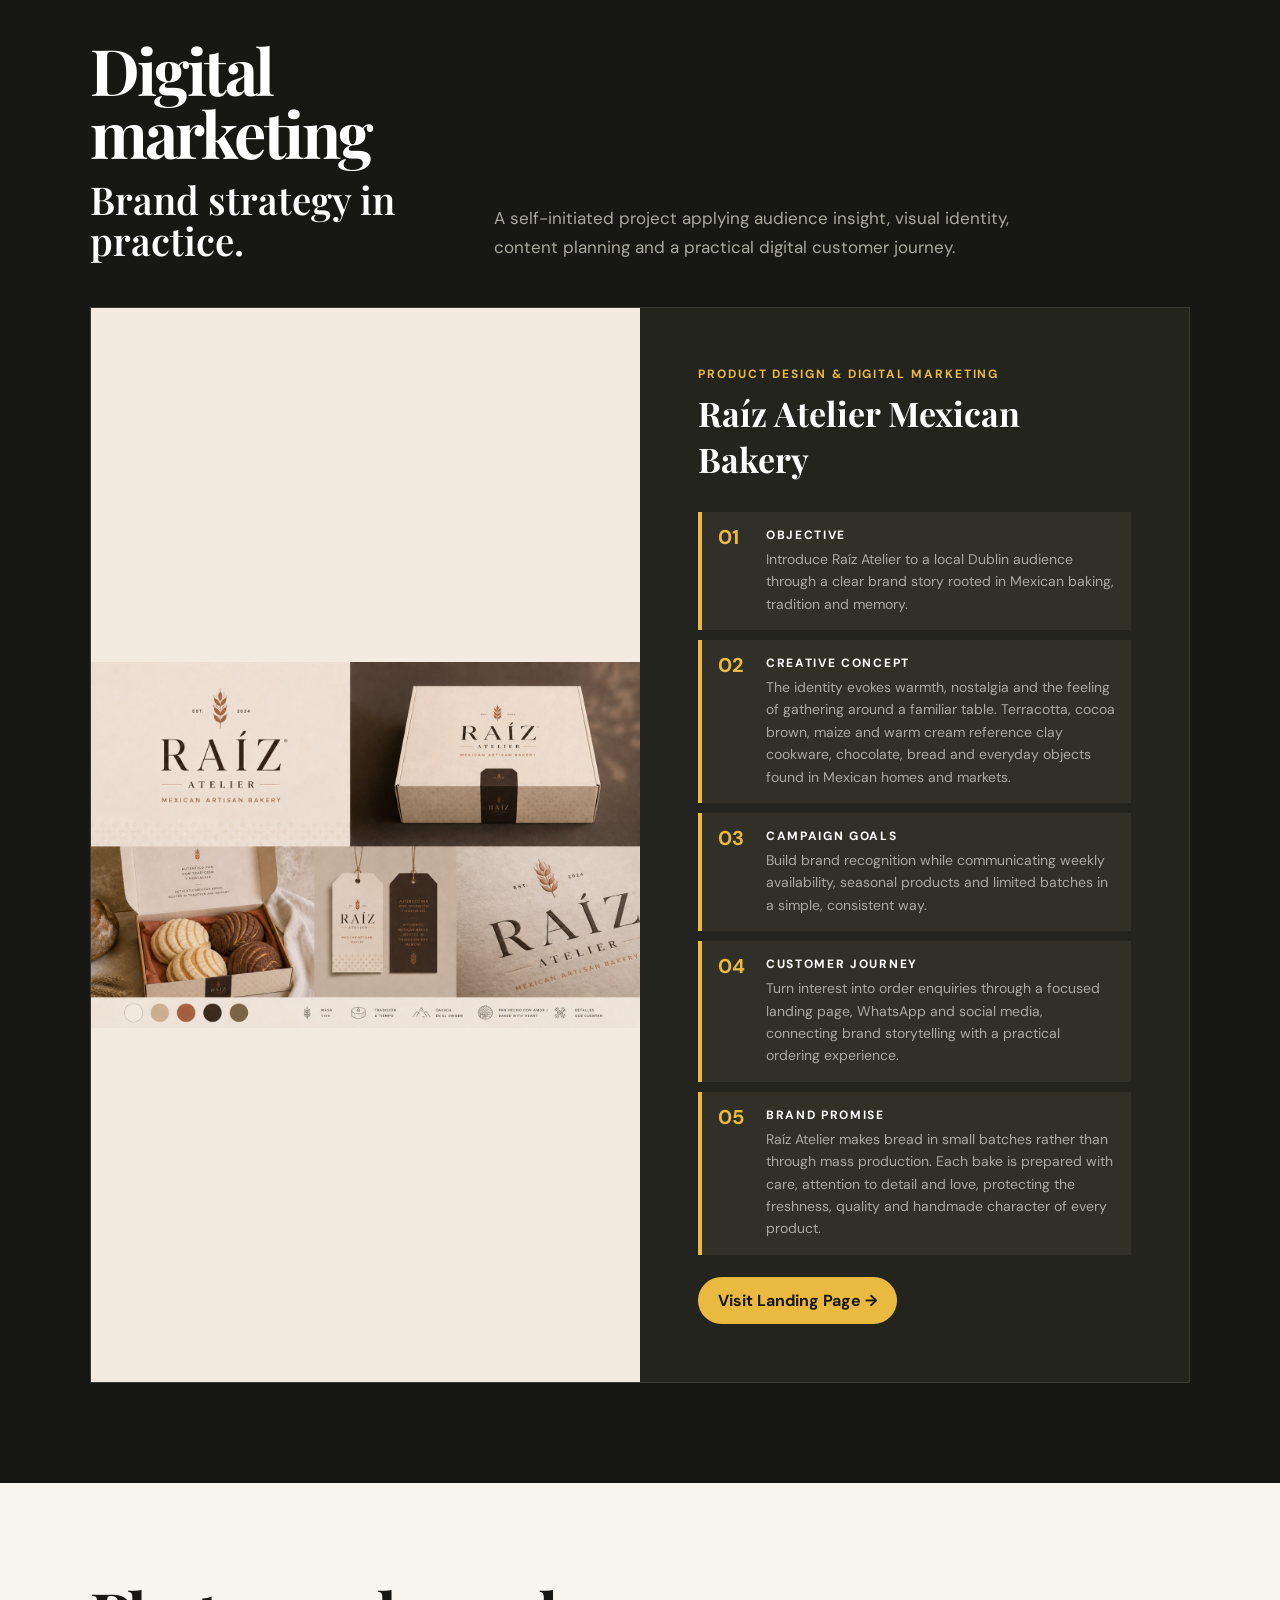
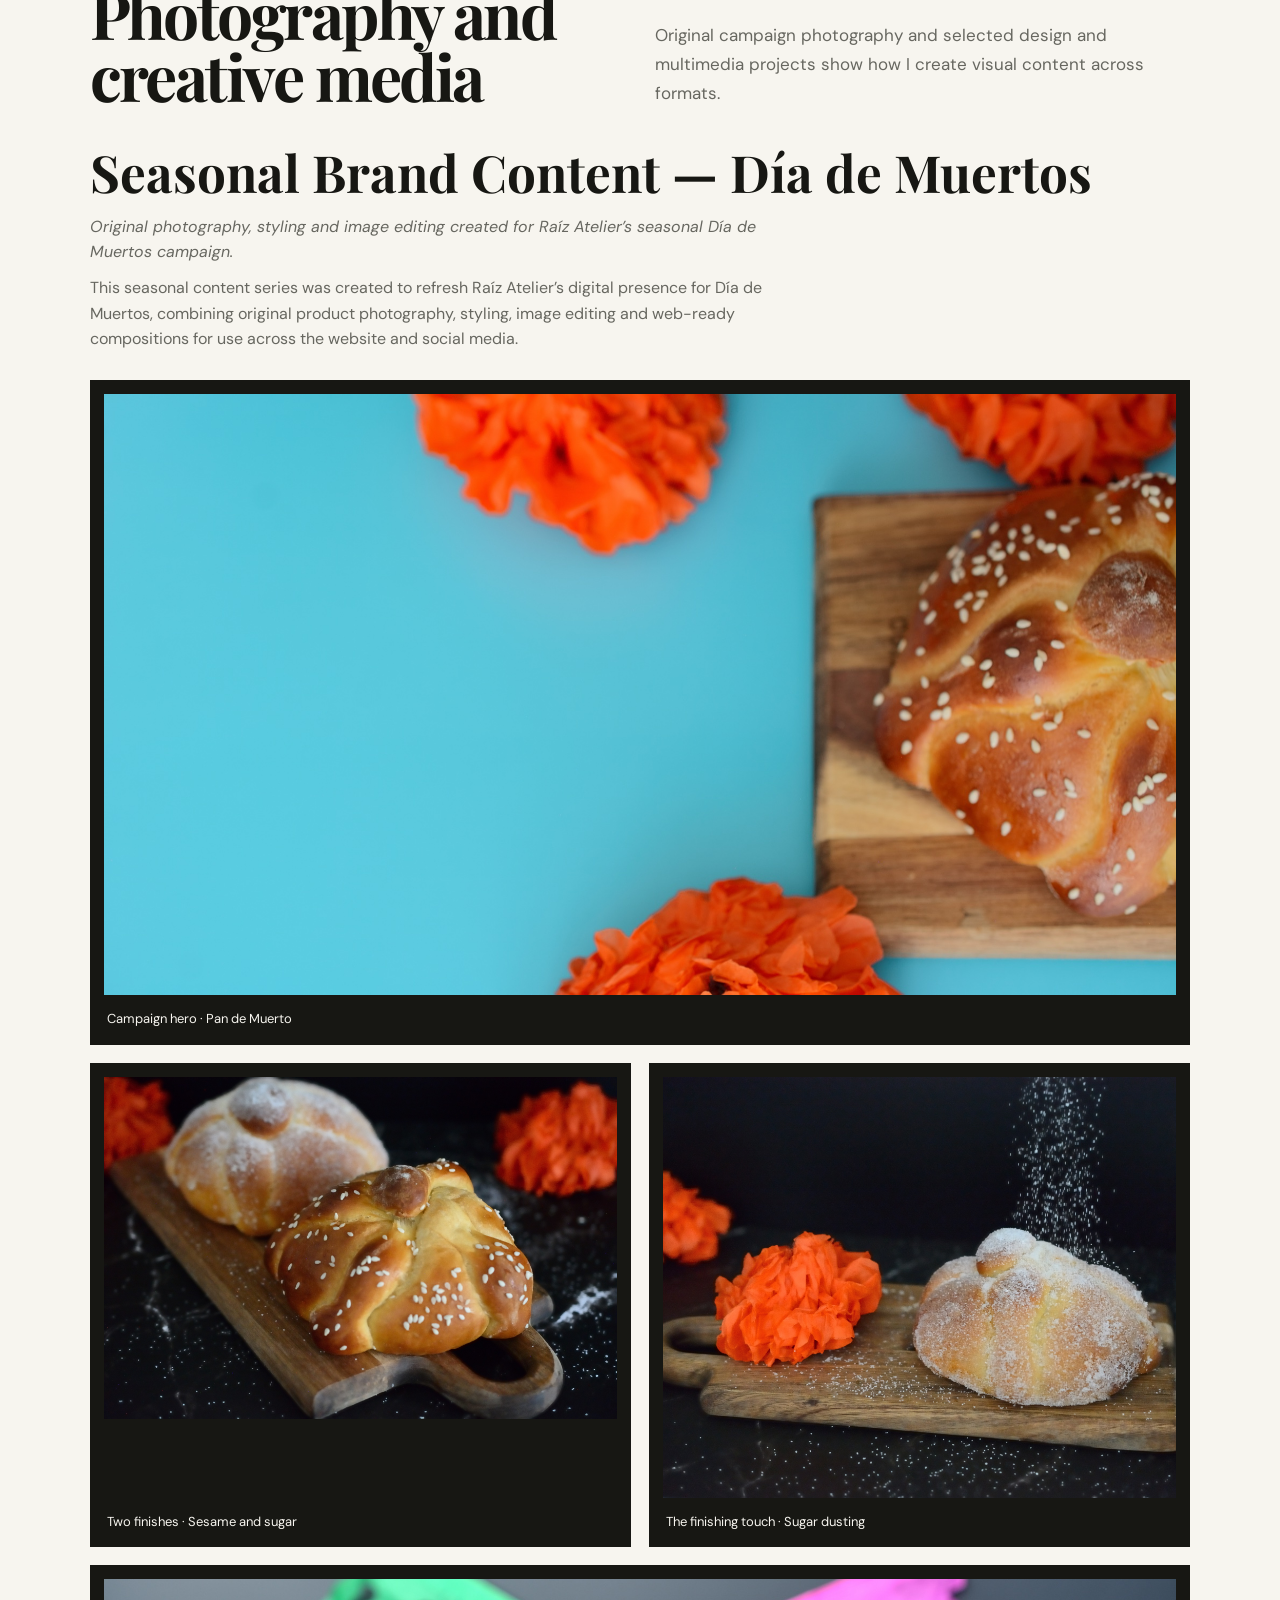
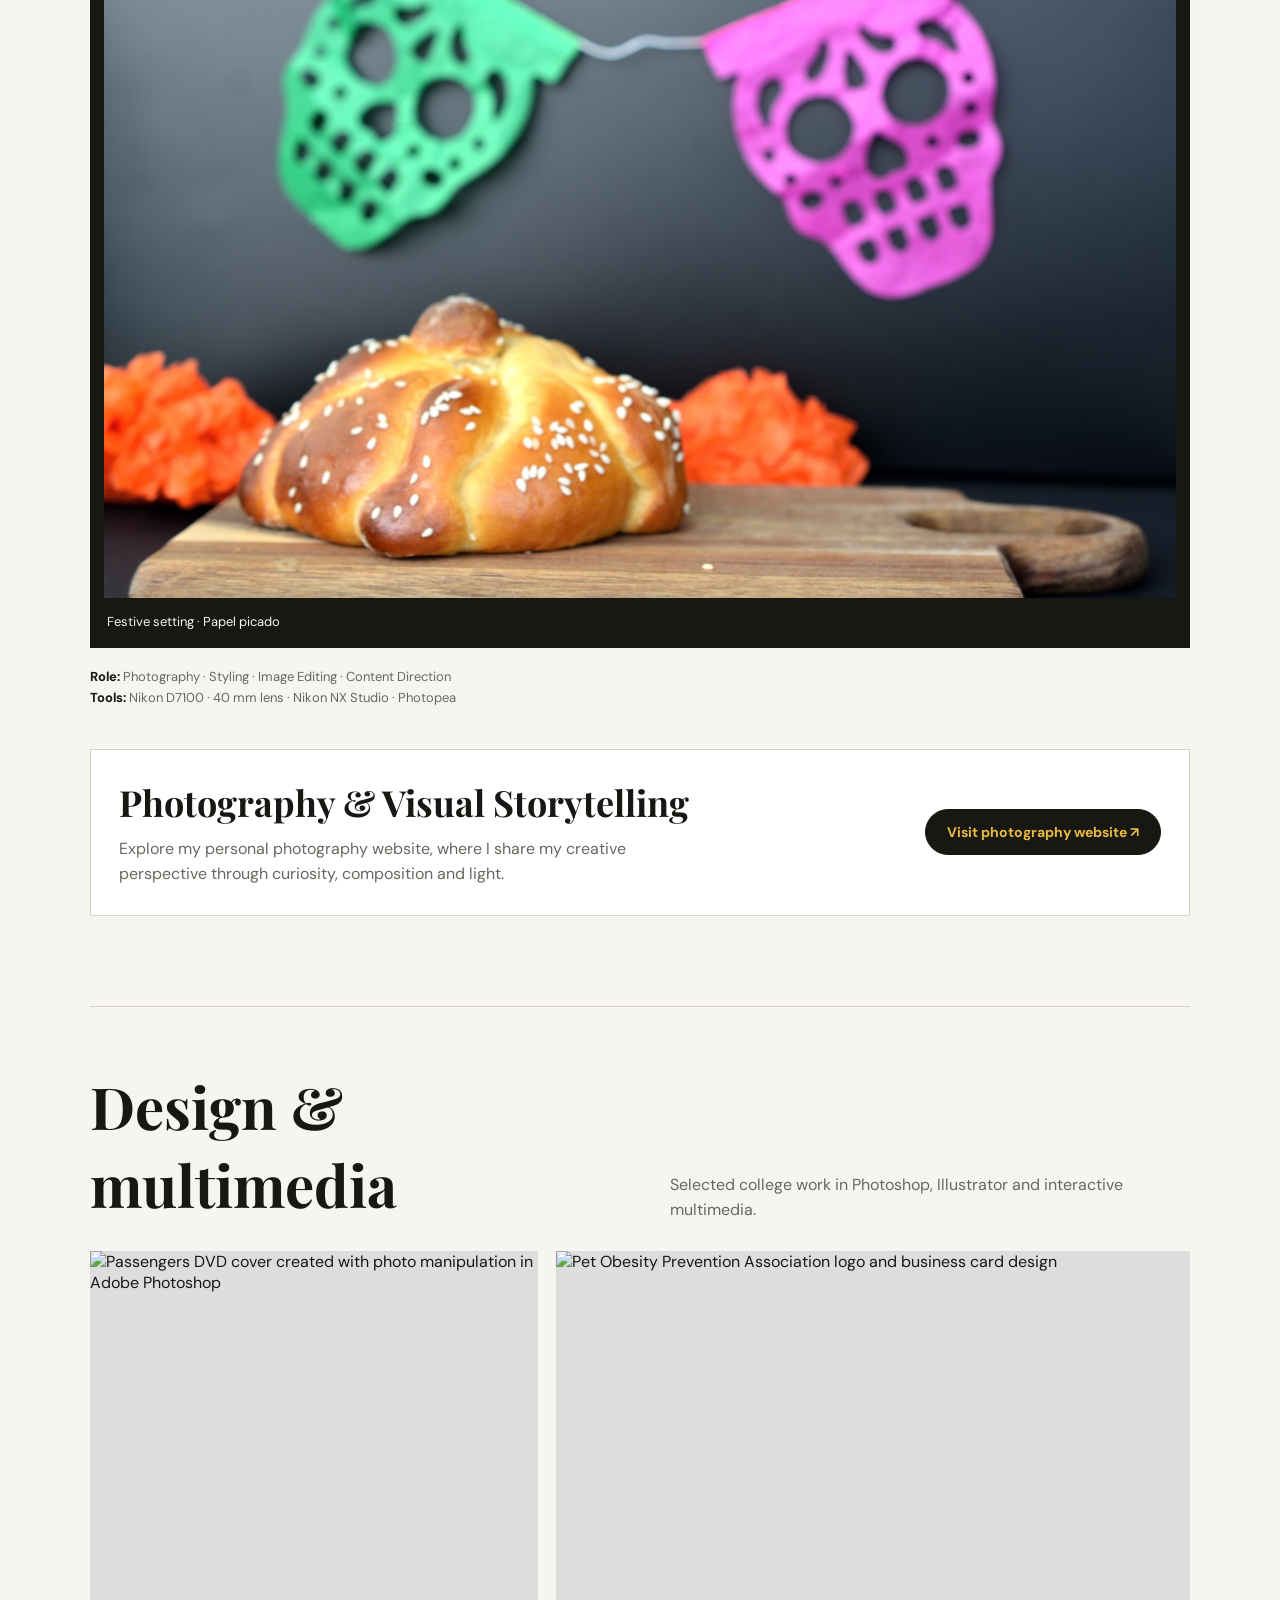
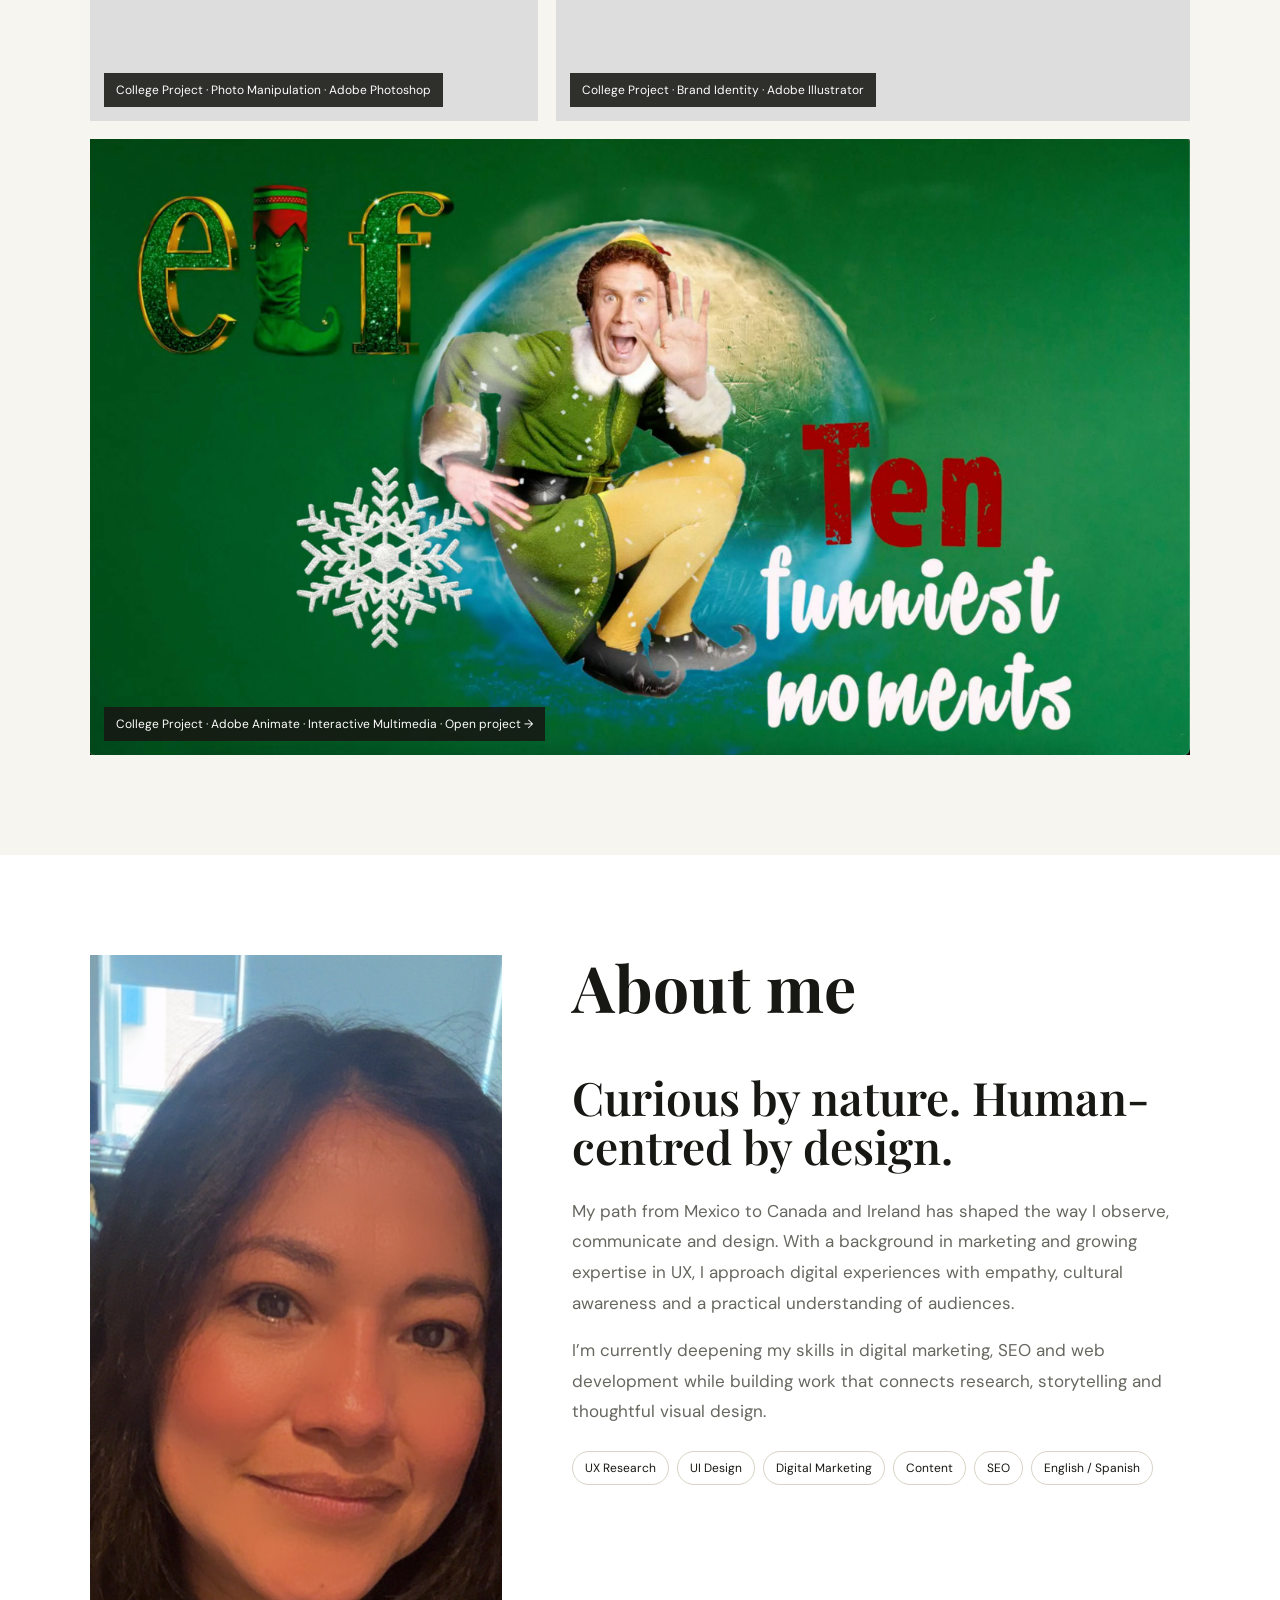
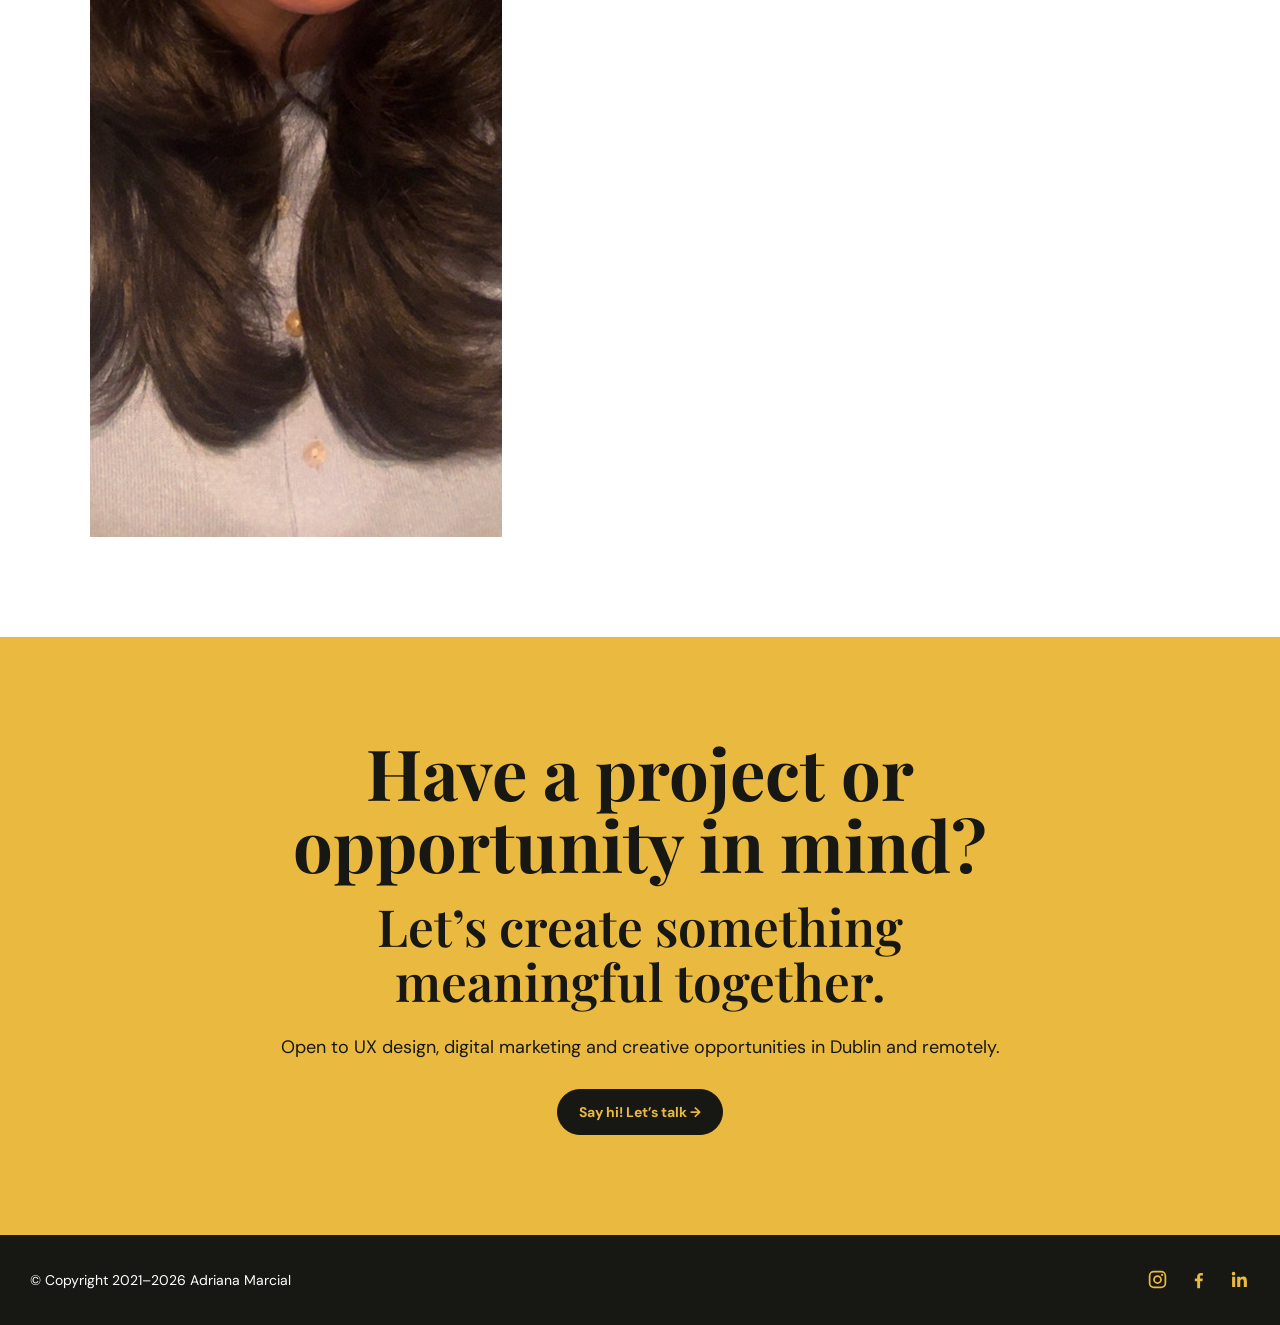
==== commit 14276909: "Link personal photography website from creative work" ====
--- a/index.html
+++ b/index.html
@@ -232,6 +232,11 @@
     .campaign-credits { max-width:1100px; margin:18px auto 0; color:var(--muted); font-size:13px; line-height:1.65; }
     .campaign-credits p { margin:0; }
     .campaign-credits strong { color:var(--ink); }
+    .photography-portfolio { display:flex; flex-wrap:wrap; align-items:center; justify-content:space-between; gap:24px; margin-top:40px; padding:28px; border:1px solid var(--line); background:var(--white); }
+    .photography-portfolio > div { flex:1 1 280px; }
+    .photography-portfolio h3 { margin:0 0 10px; font-family:"Playfair Display",serif; font-size:clamp(26px,3vw,36px); }
+    .photography-portfolio p { max-width:580px; margin:0; color:var(--muted); line-height:1.6; }
+    .photography-portfolio a:focus-visible { outline:3px solid var(--gold); outline-offset:4px; }
     .bio { display:grid; grid-template-columns:.8fr 1.2fr; gap:70px; align-items:start; background:var(--white); }
     .bio-photo { position:sticky; top:110px; aspect-ratio:4/5; object-fit:cover; }
     .bio h2 { font-family:"Playfair Display",serif; font-size:clamp(44px,5vw,68px); line-height:1; }
@@ -473,6 +478,14 @@
         </div>
       </div>
 
+      <div class="photography-portfolio" id="photography-portfolio">
+        <div>
+          <h3>Photography &amp; Visual Storytelling</h3>
+          <p>Explore my personal photography website, where I share my creative perspective through curiosity, composition and light.</p>
+        </div>
+        <a class="button primary" href="https://adrianamarcialphotography.wordpress.com/" target="_blank" rel="noopener noreferrer" aria-label="Visit my photography website (opens in a new tab)">Visit photography website <span aria-hidden="true">↗</span></a>
+      </div>
+
       <div class="photo-collection">
         <div class="photo-heading"><h3>Design &amp; multimedia</h3><p>Selected college work in Photoshop, Illustrator and interactive multimedia.</p></div>
         <div class="creative-grid">
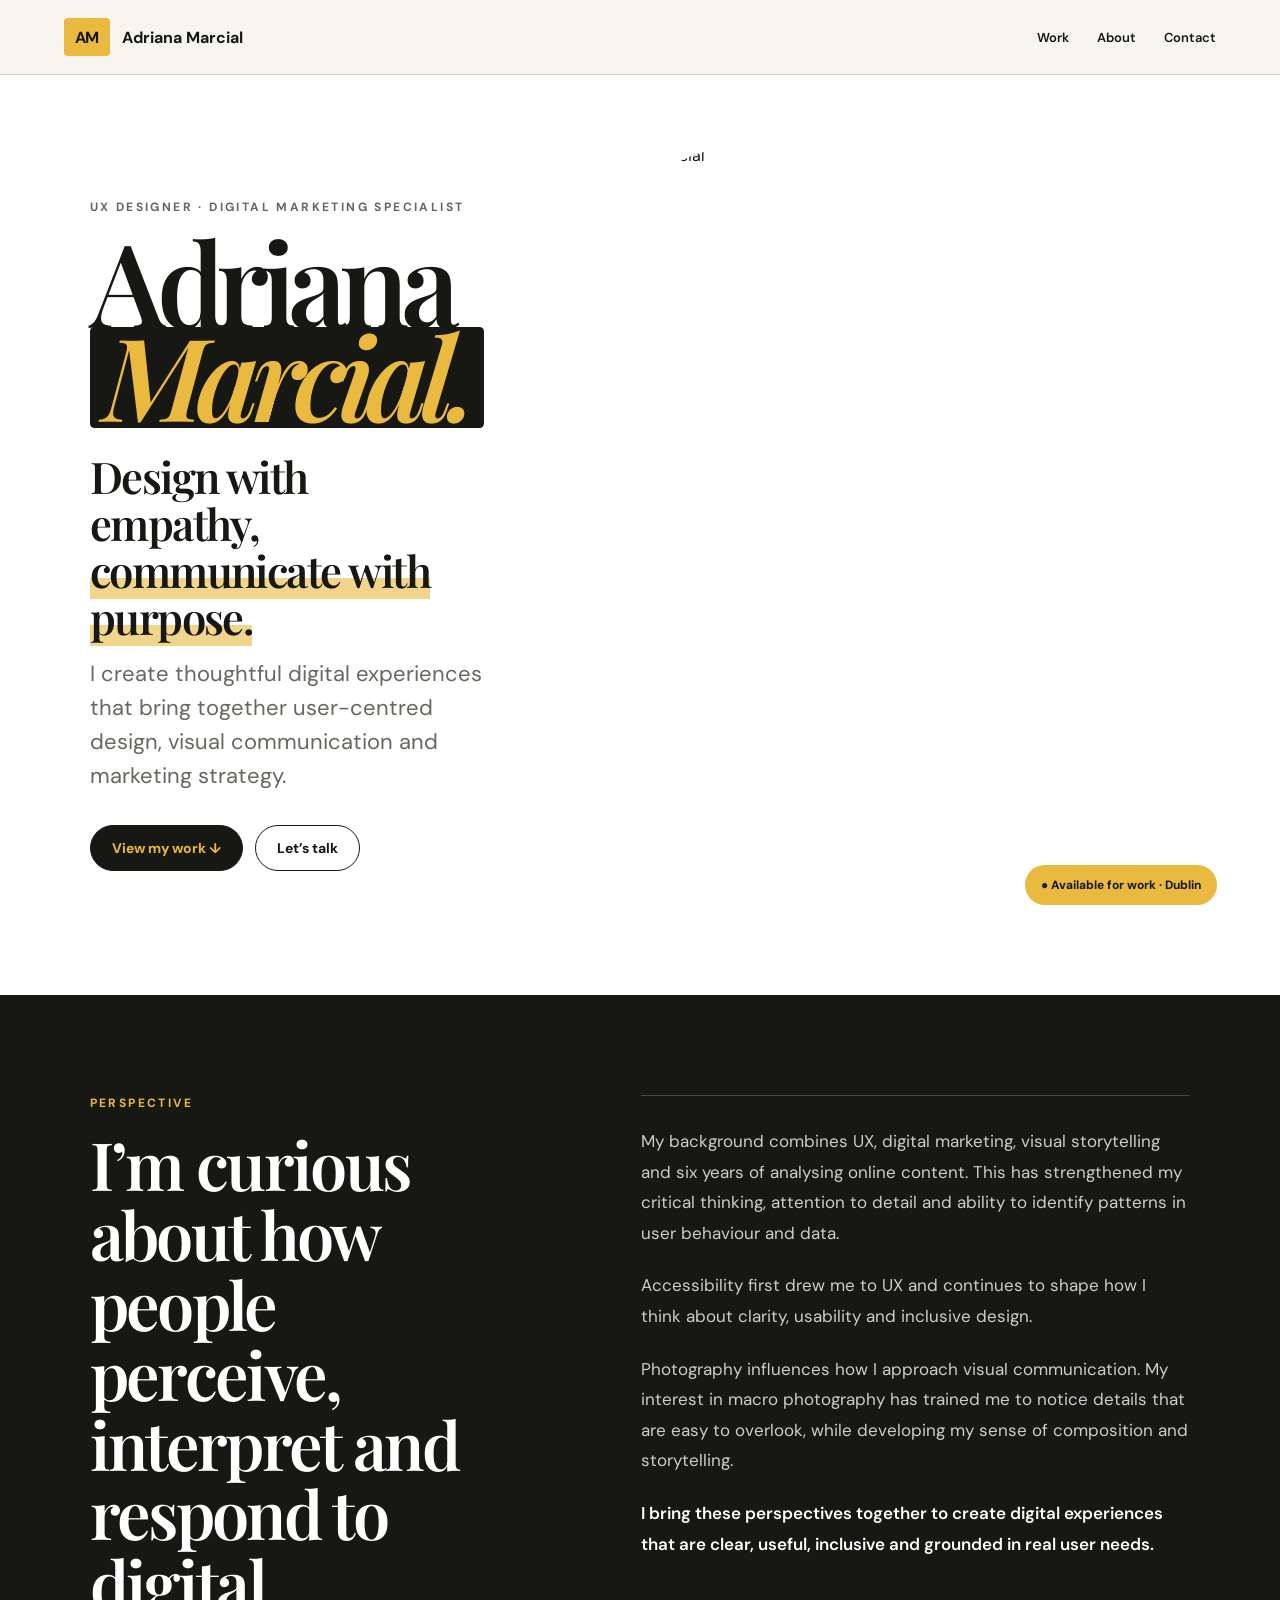
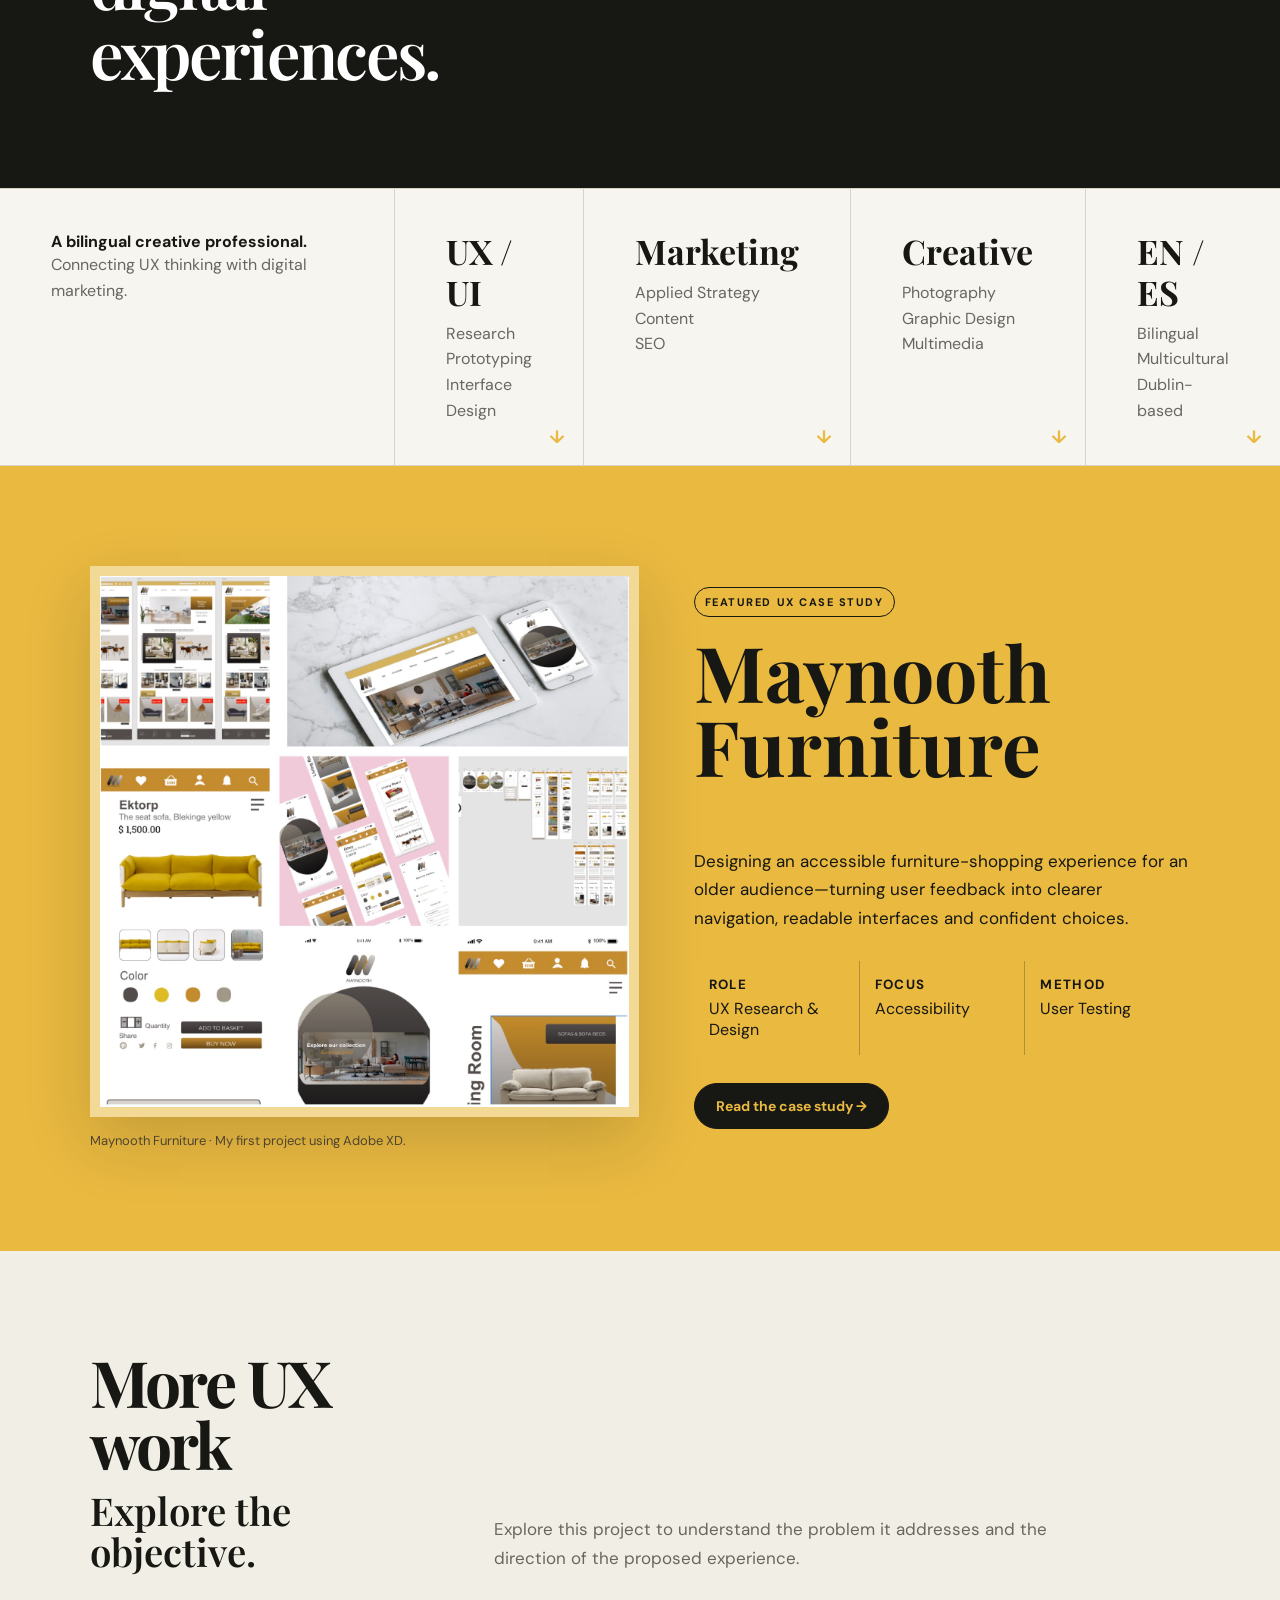
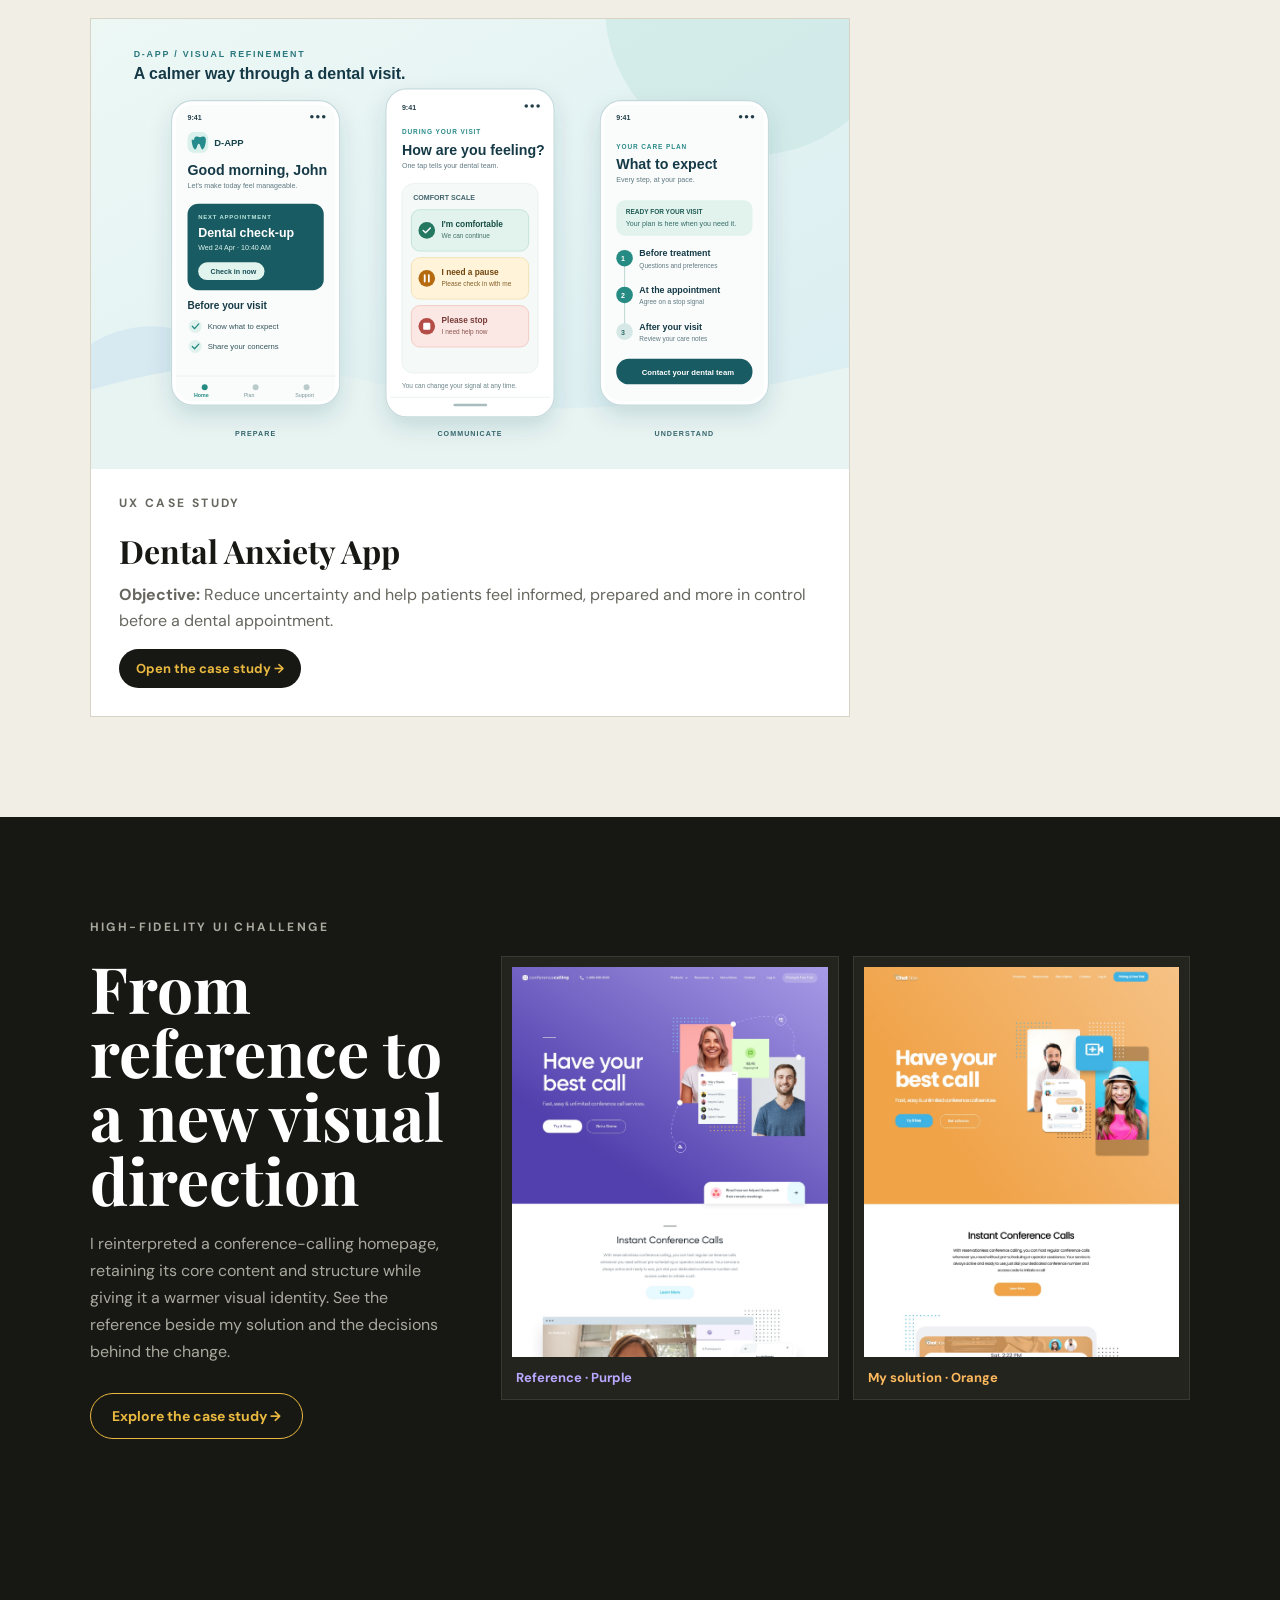
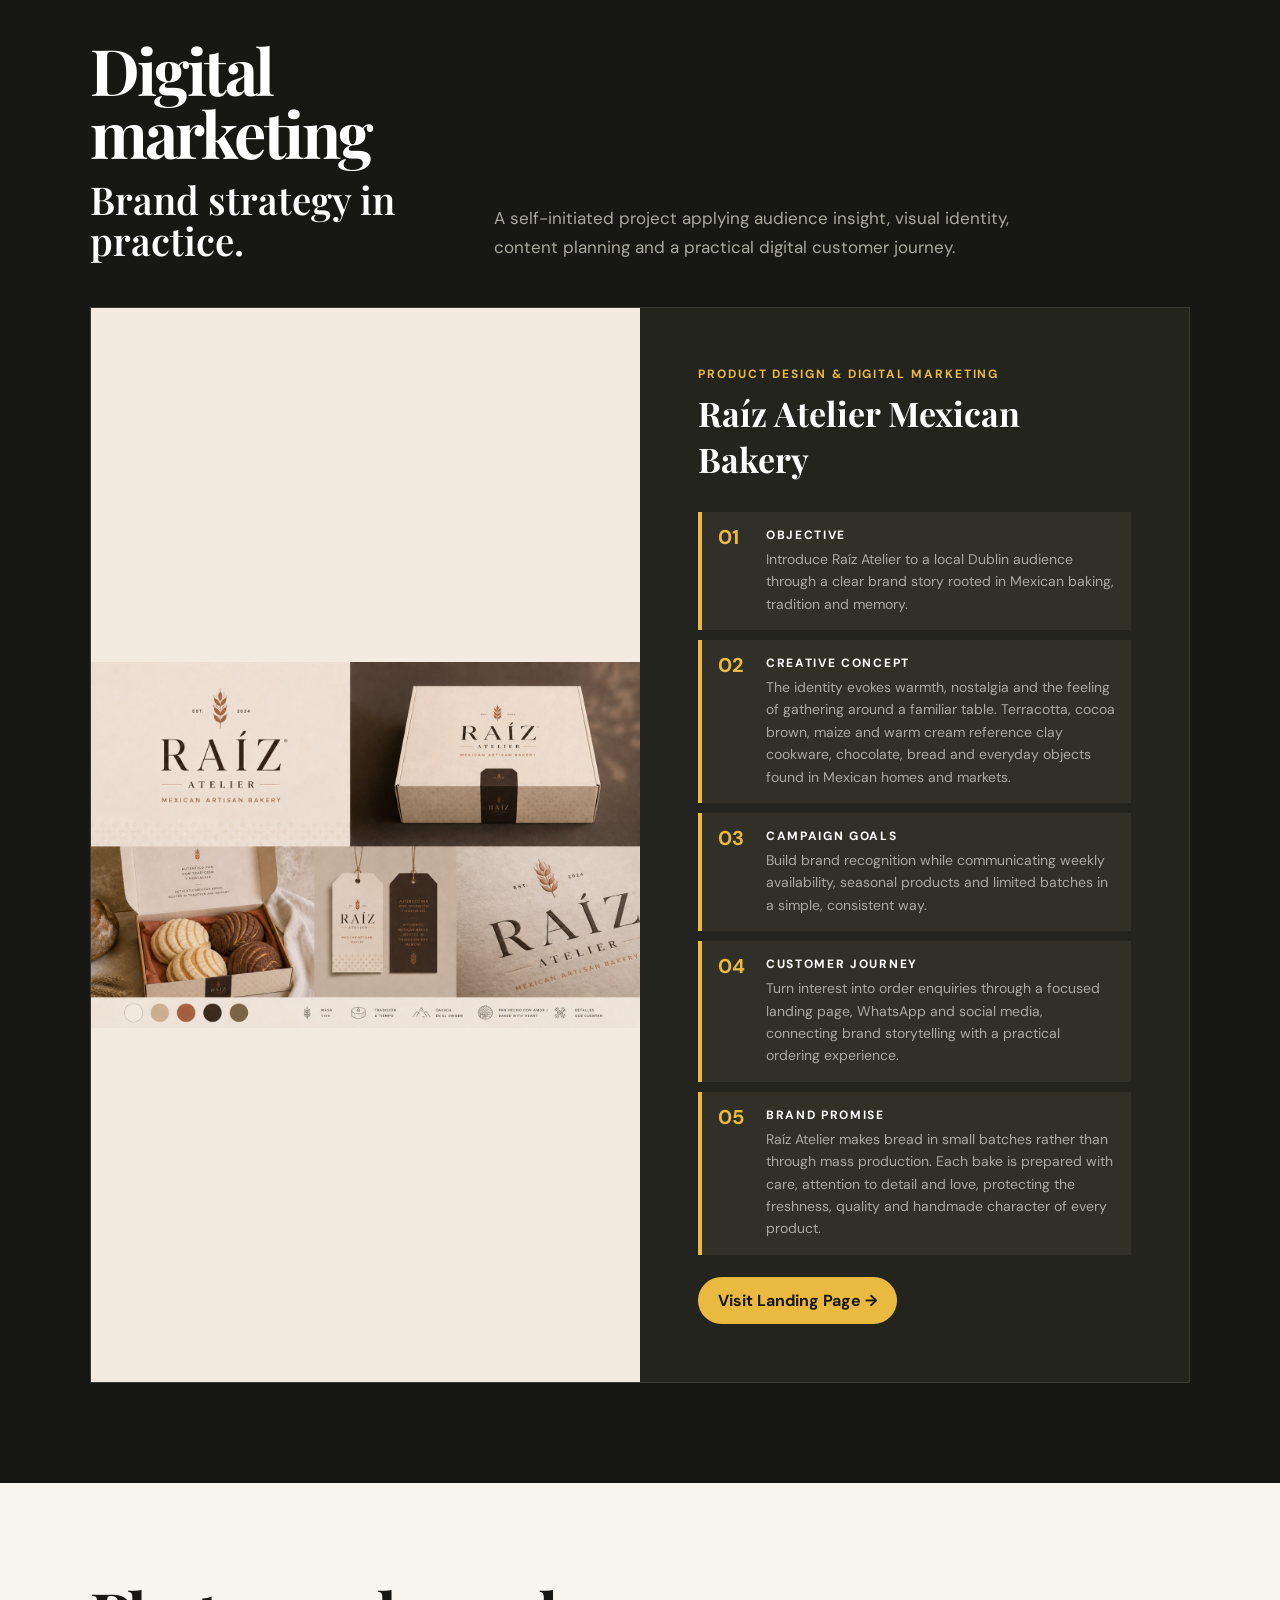
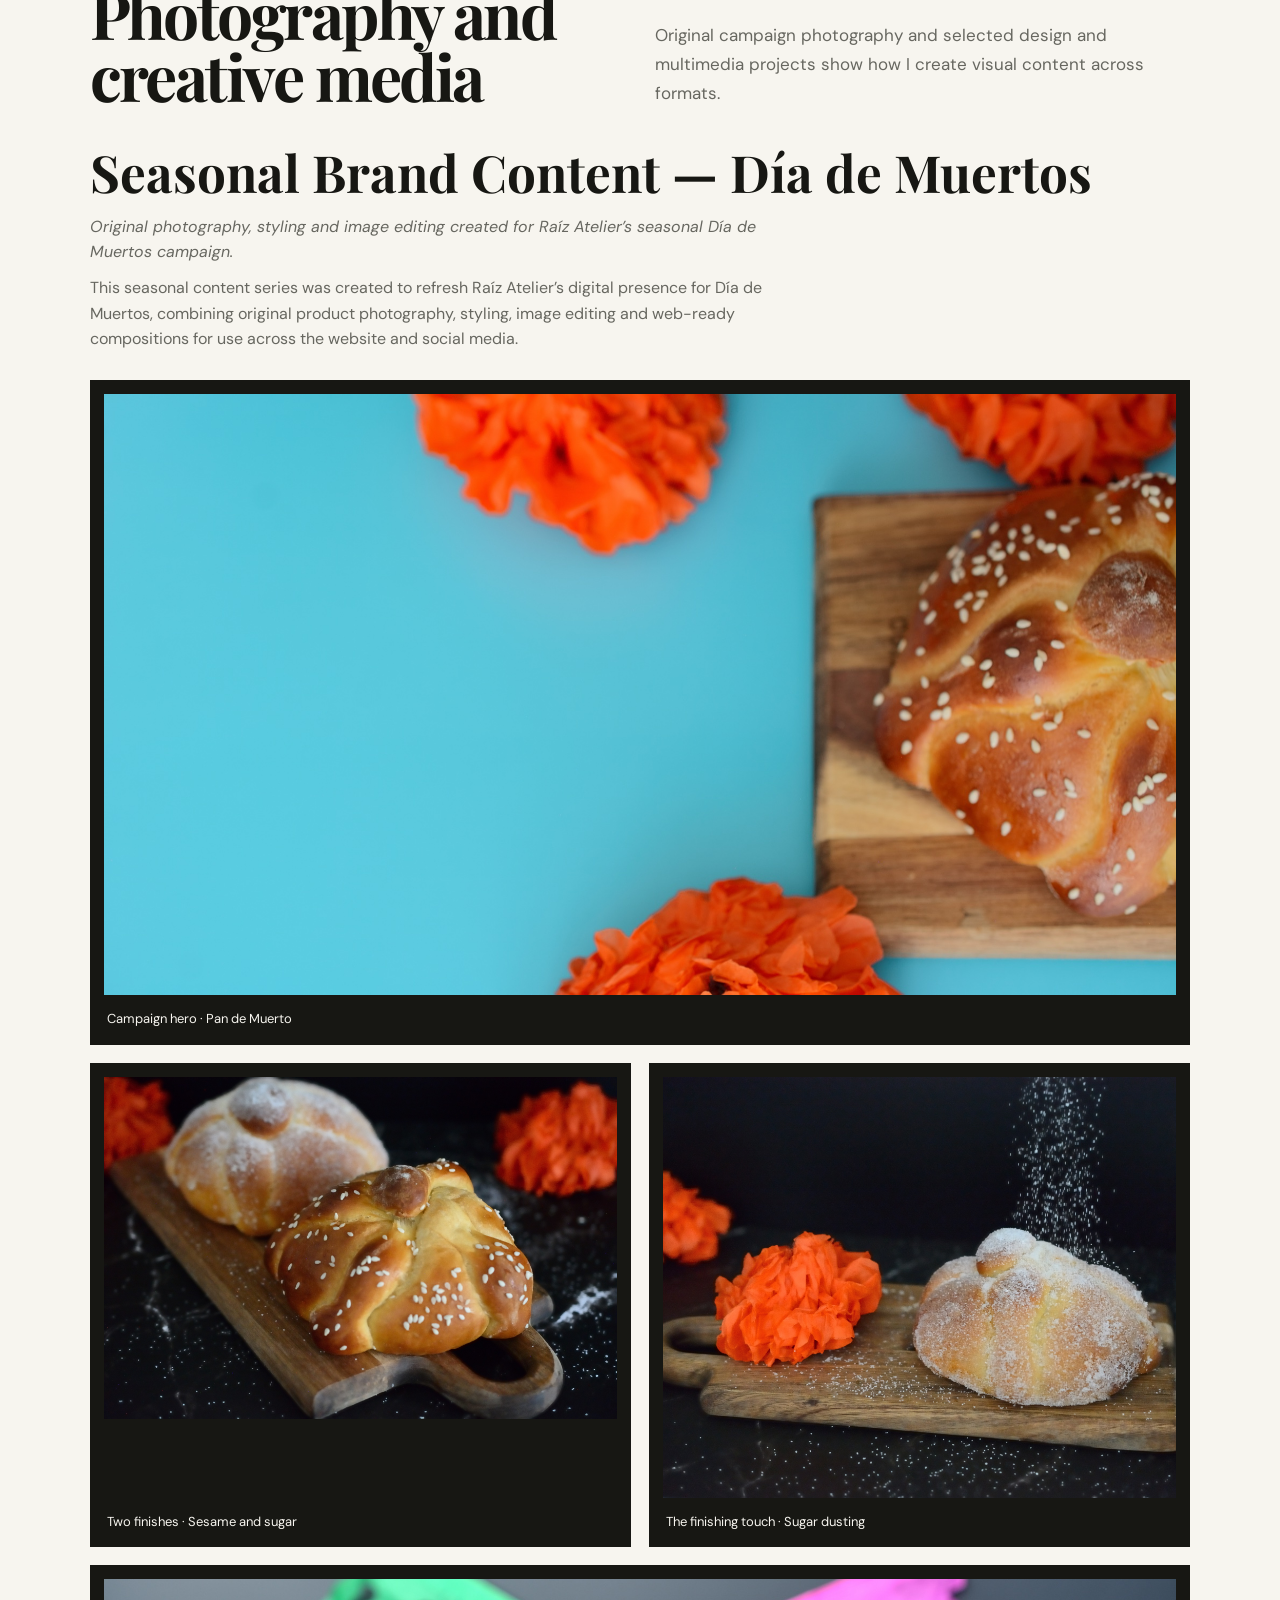
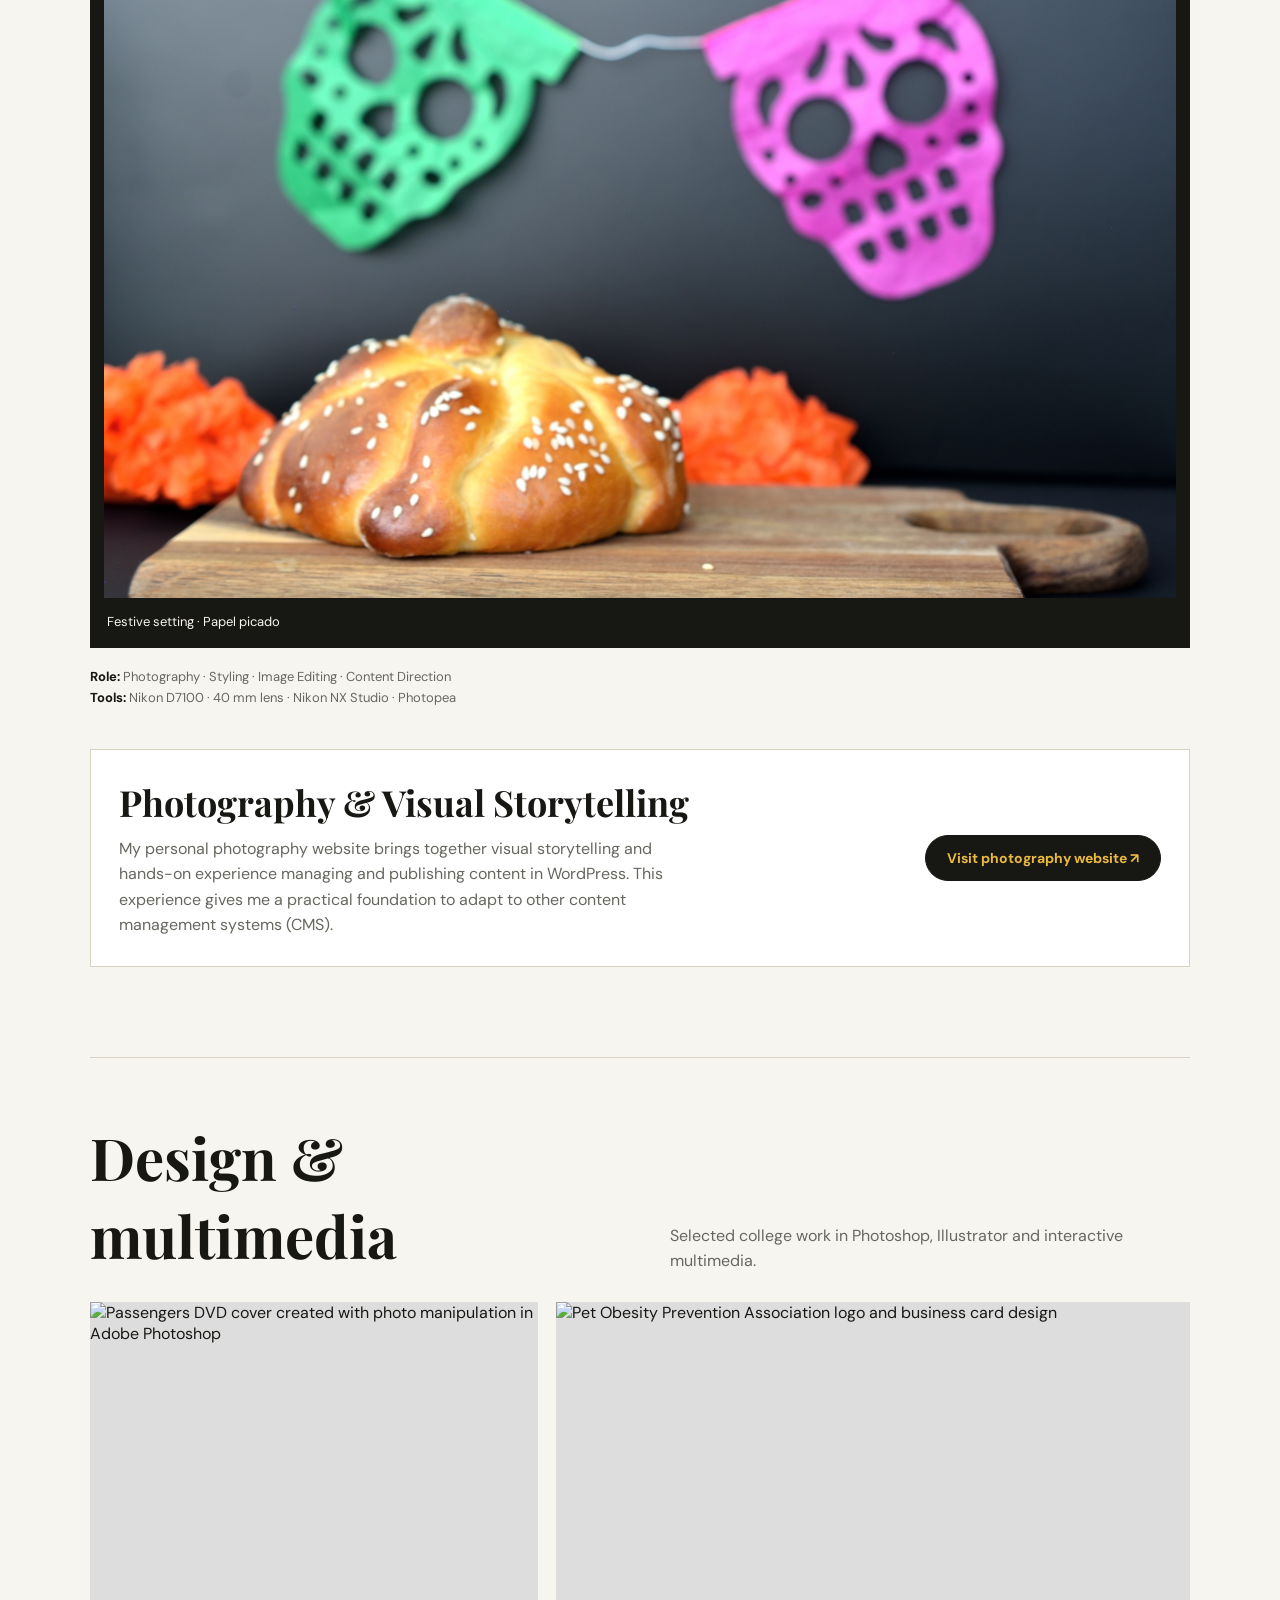
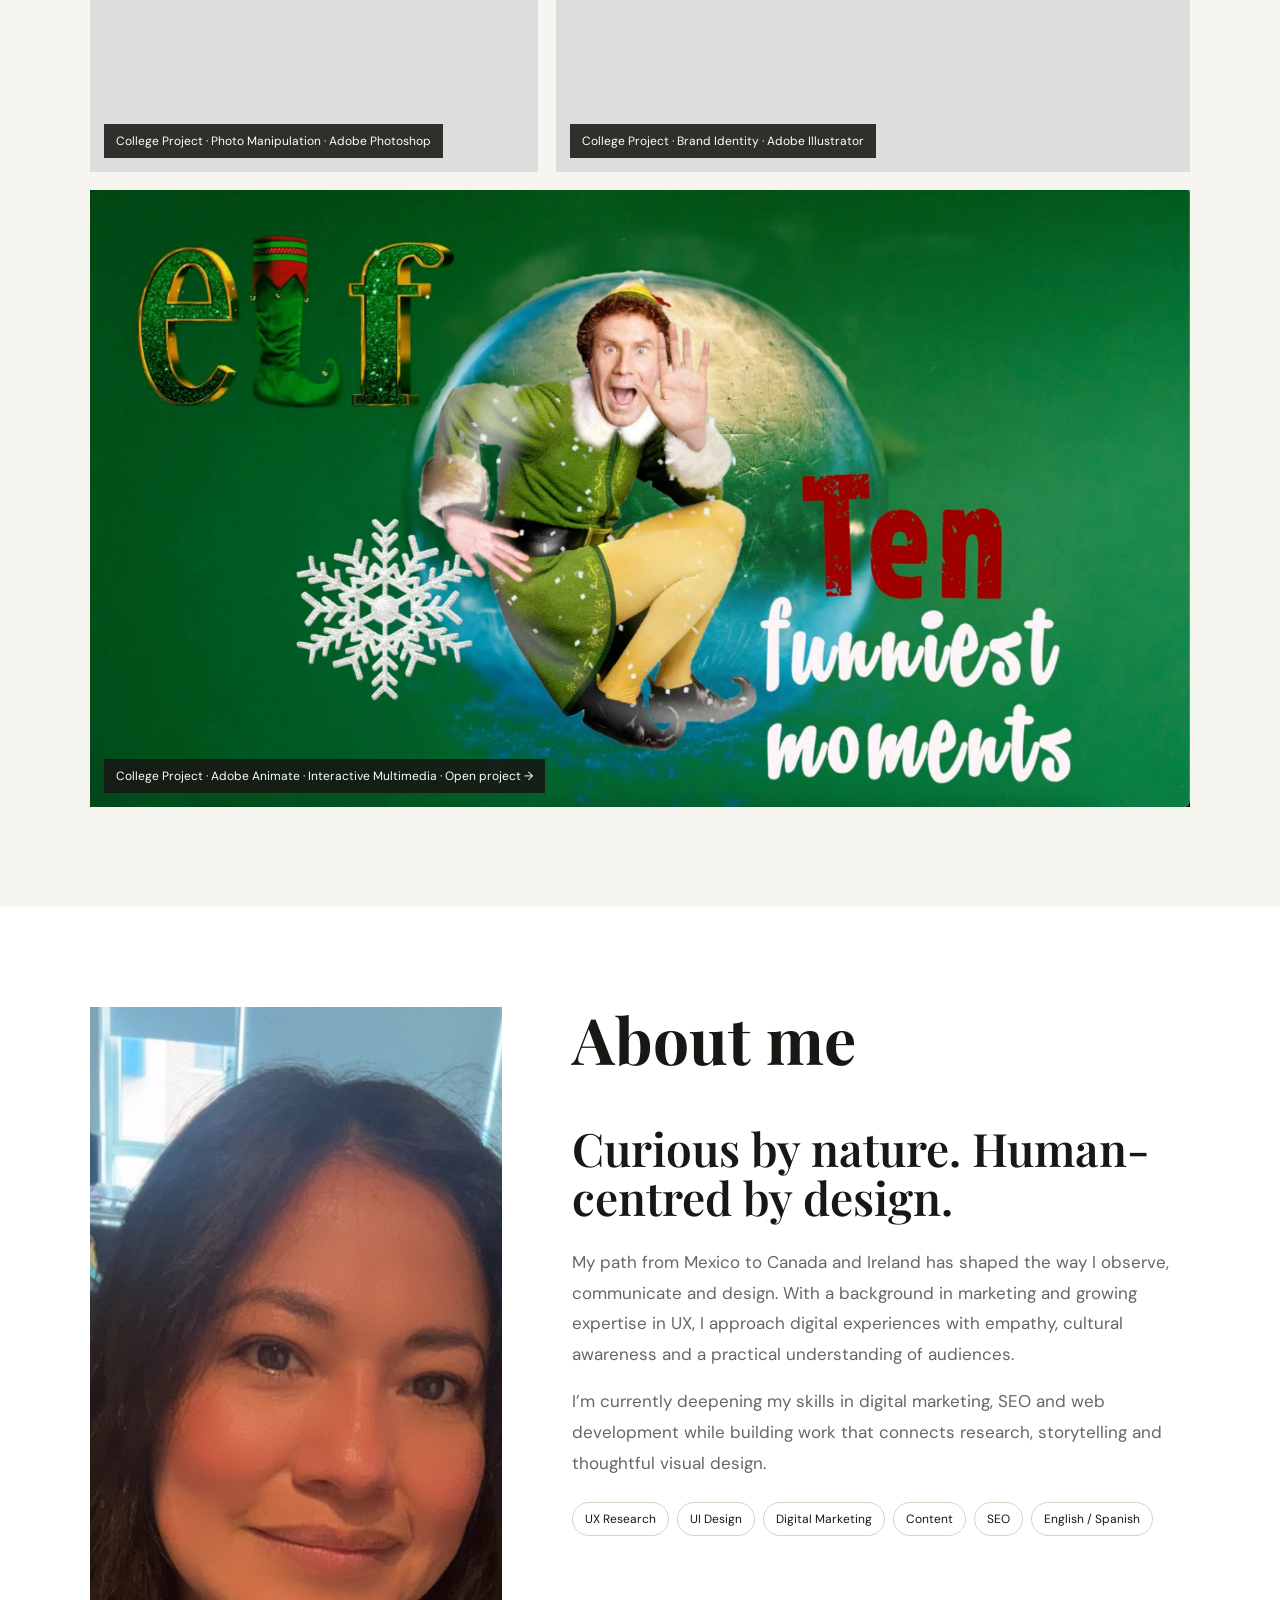
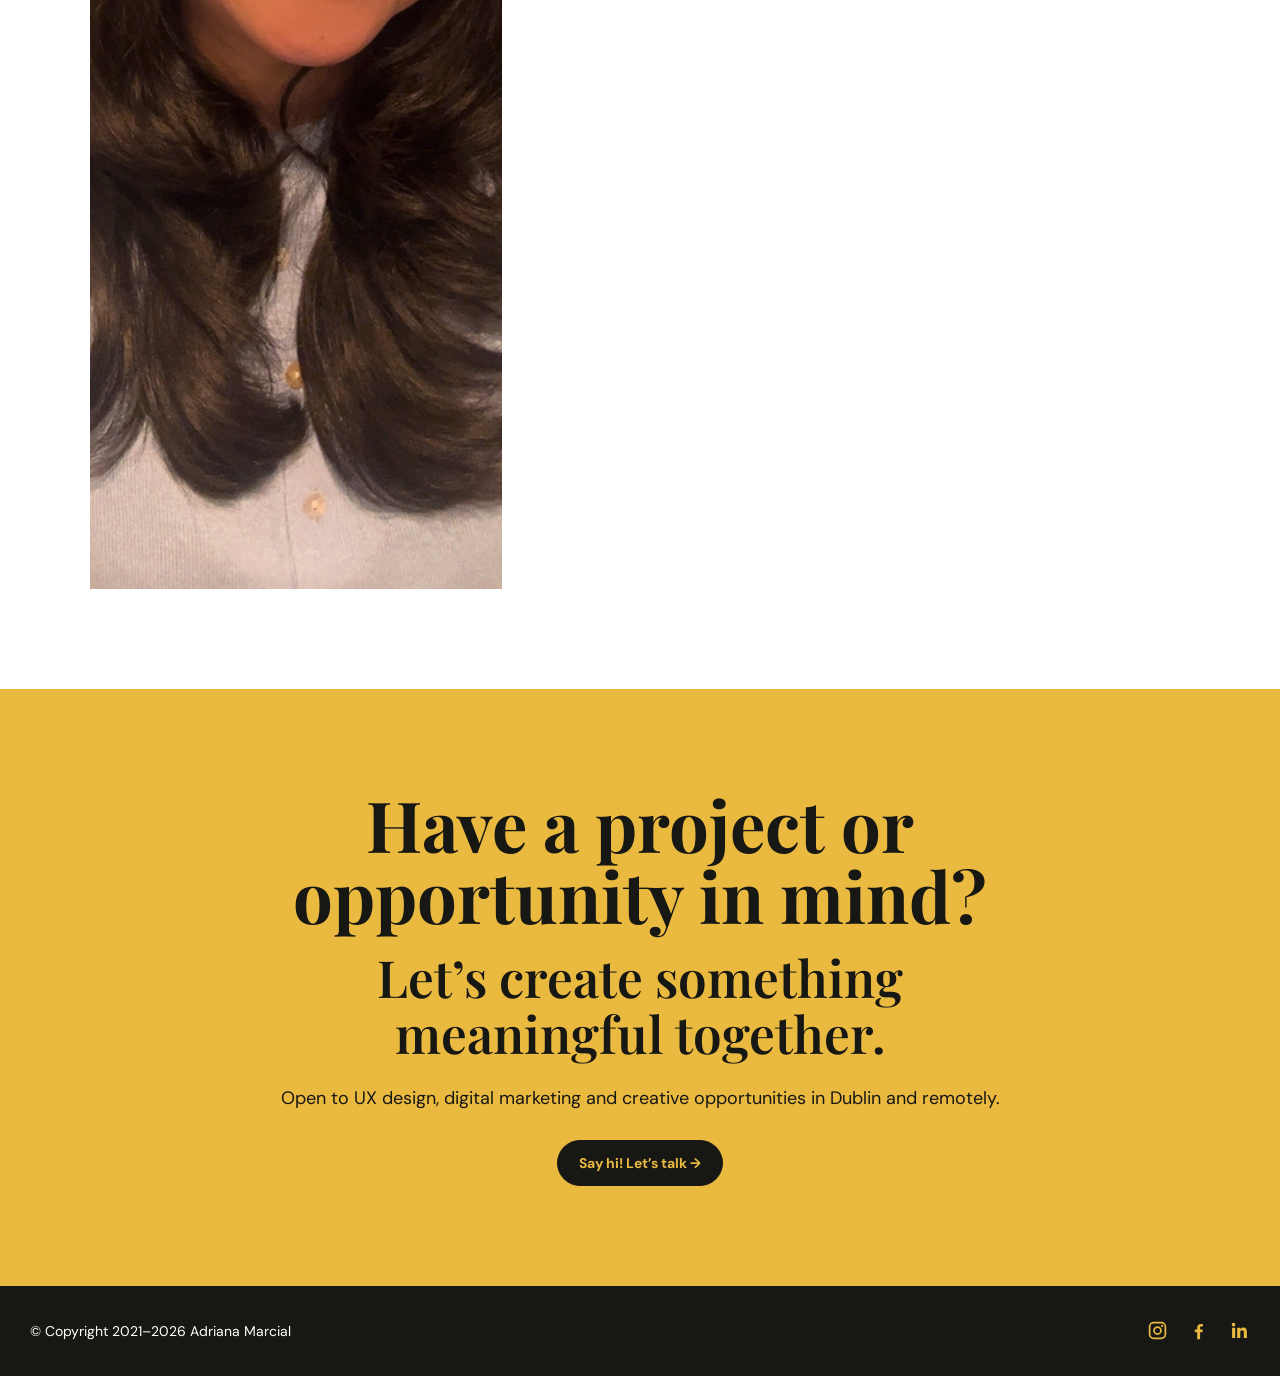
==== commit e1f2c573: "Highlight WordPress content management experience" ====
--- a/index.html
+++ b/index.html
@@ -481,7 +481,7 @@
       <div class="photography-portfolio" id="photography-portfolio">
         <div>
           <h3>Photography &amp; Visual Storytelling</h3>
-          <p>Explore my personal photography website, where I share my creative perspective through curiosity, composition and light.</p>
+          <p>My personal photography website brings together visual storytelling and hands-on experience managing and publishing content in WordPress. This experience gives me a practical foundation to adapt to other content management systems (CMS).</p>
         </div>
         <a class="button primary" href="https://adrianamarcialphotography.wordpress.com/" target="_blank" rel="noopener noreferrer" aria-label="Visit my photography website (opens in a new tab)">Visit photography website <span aria-hidden="true">↗</span></a>
       </div>
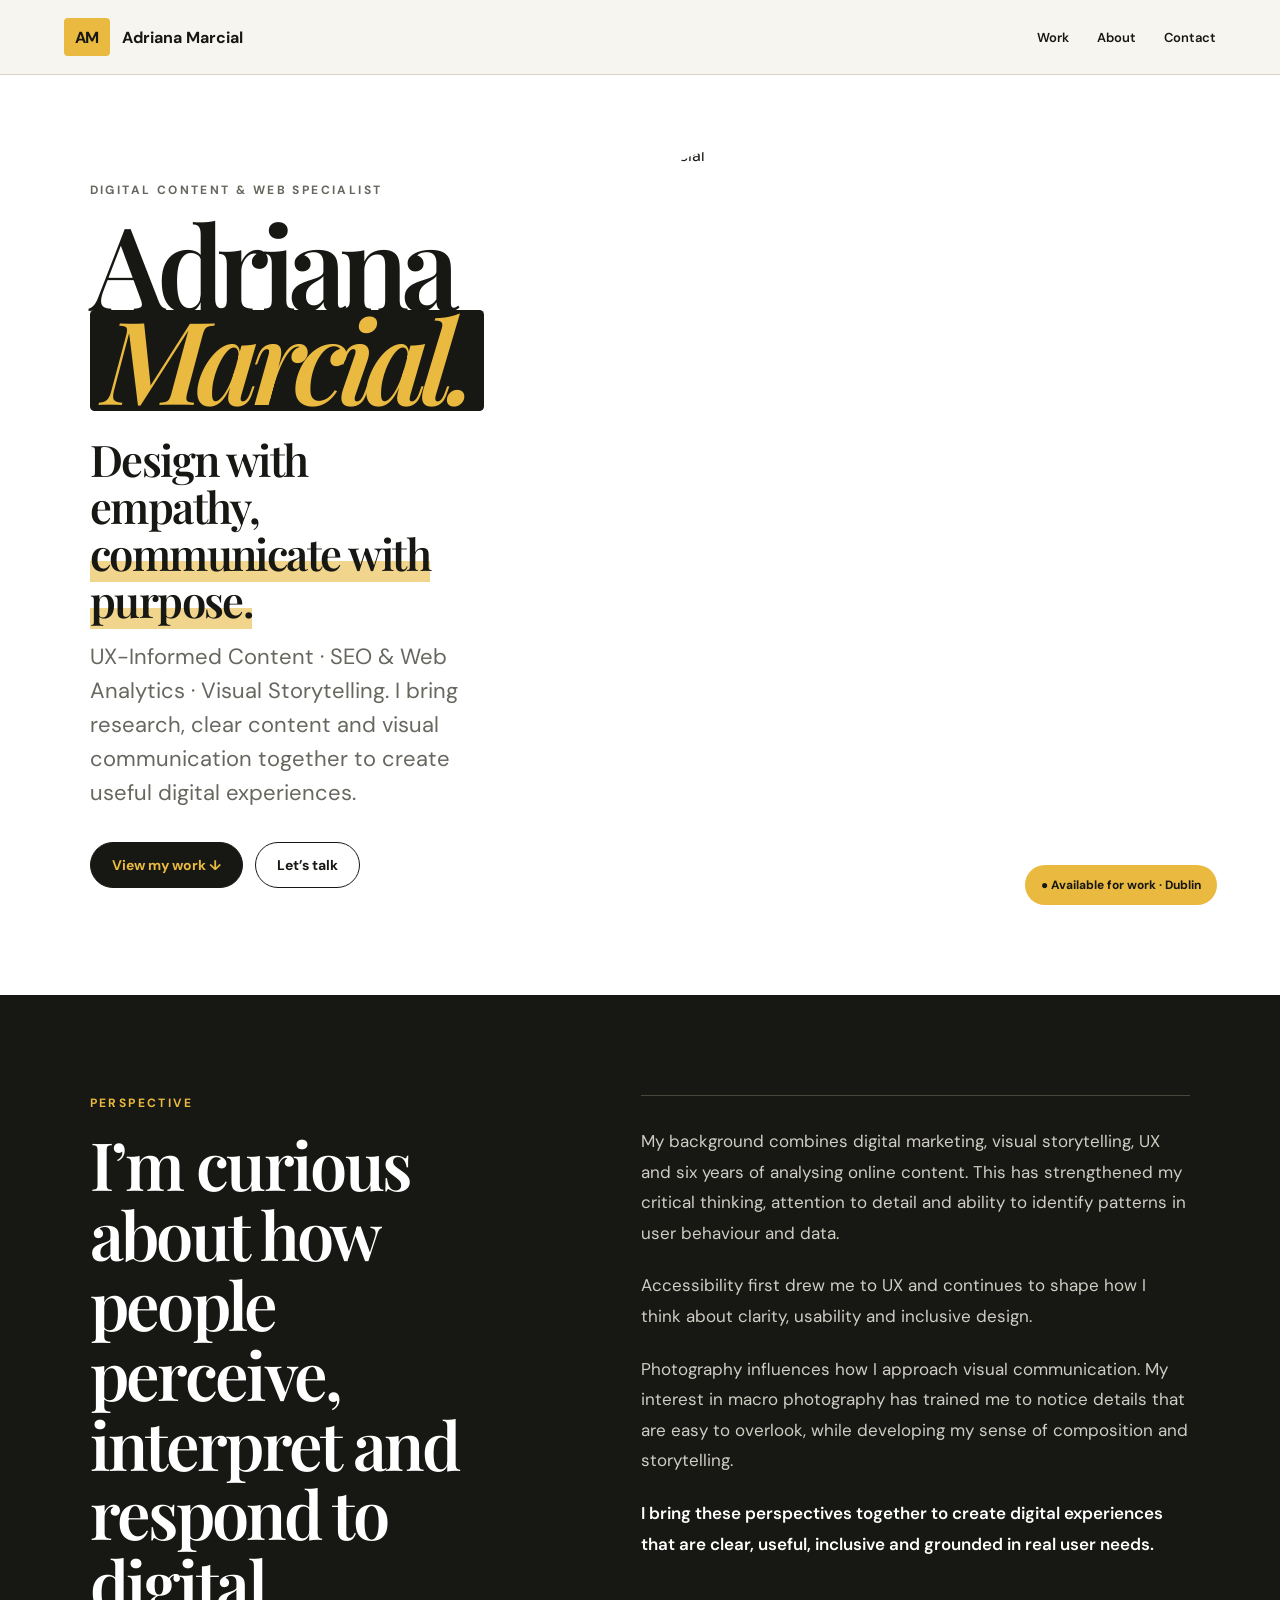
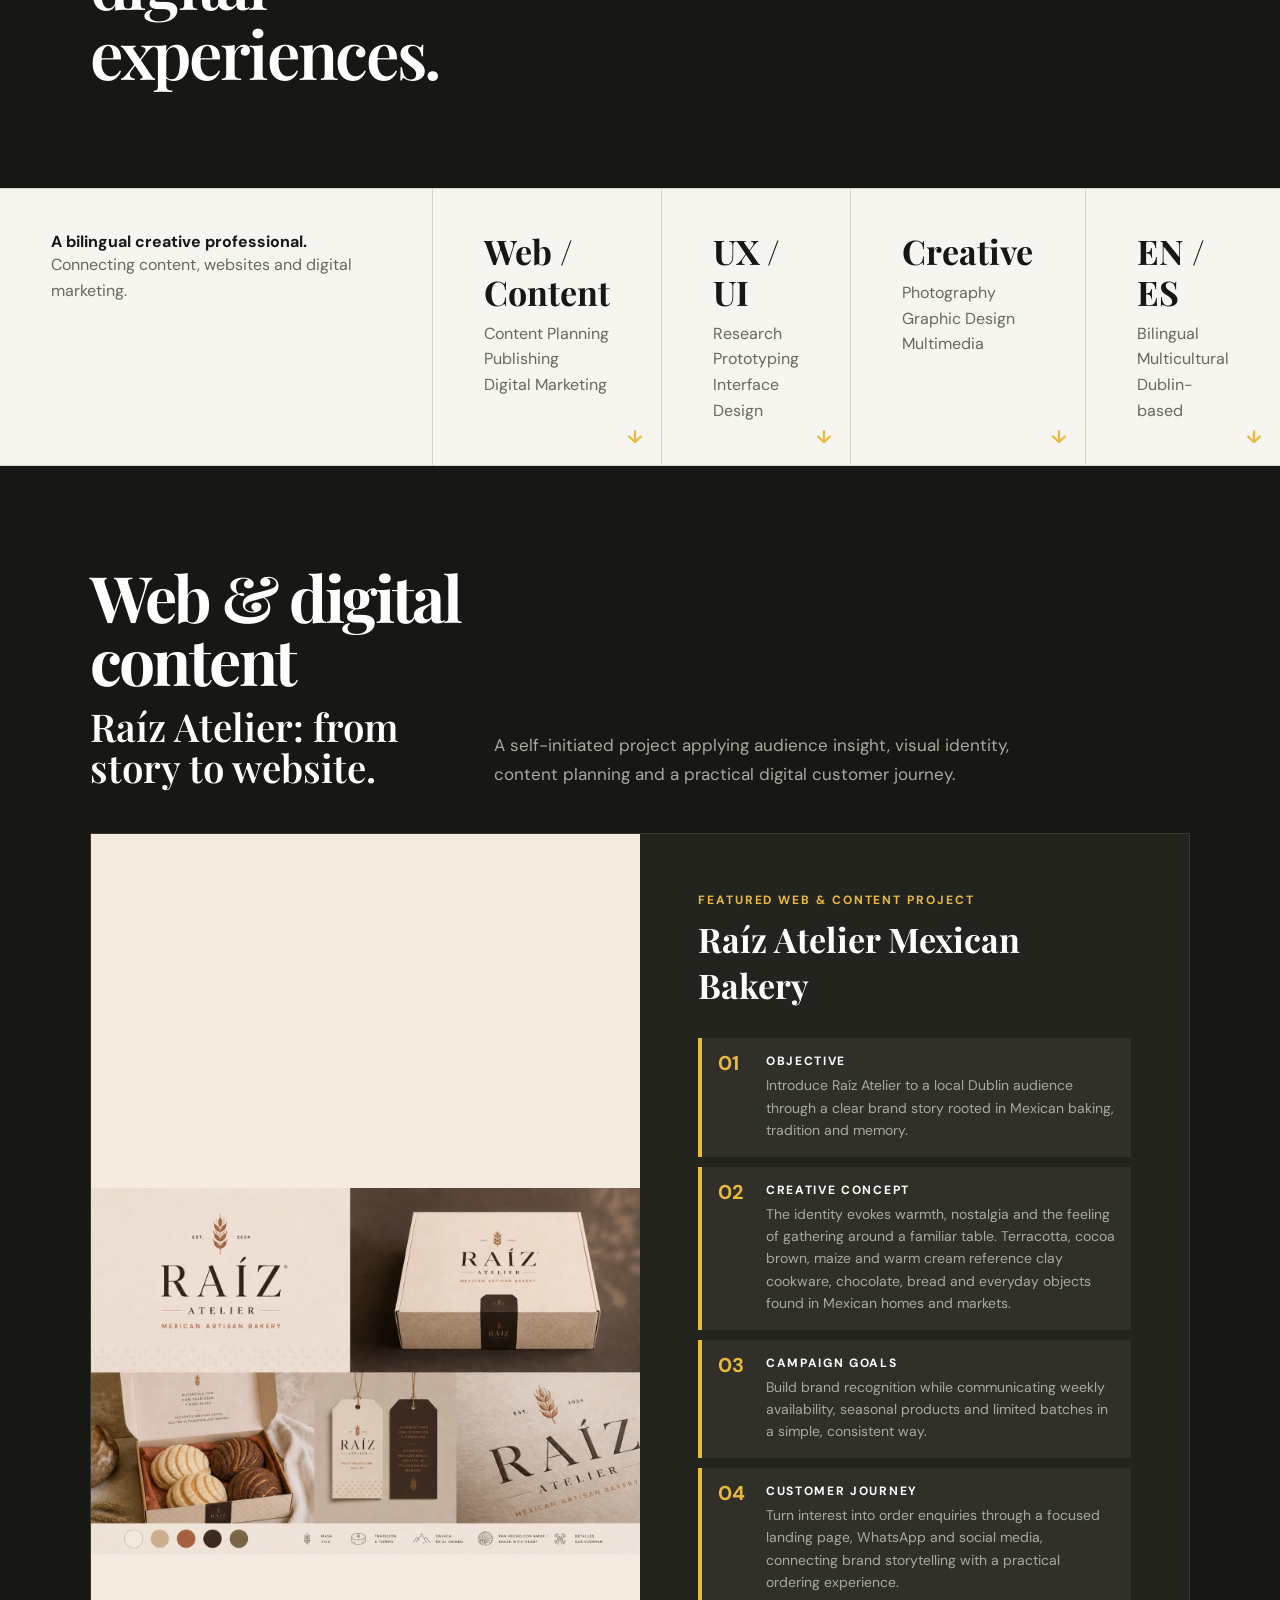
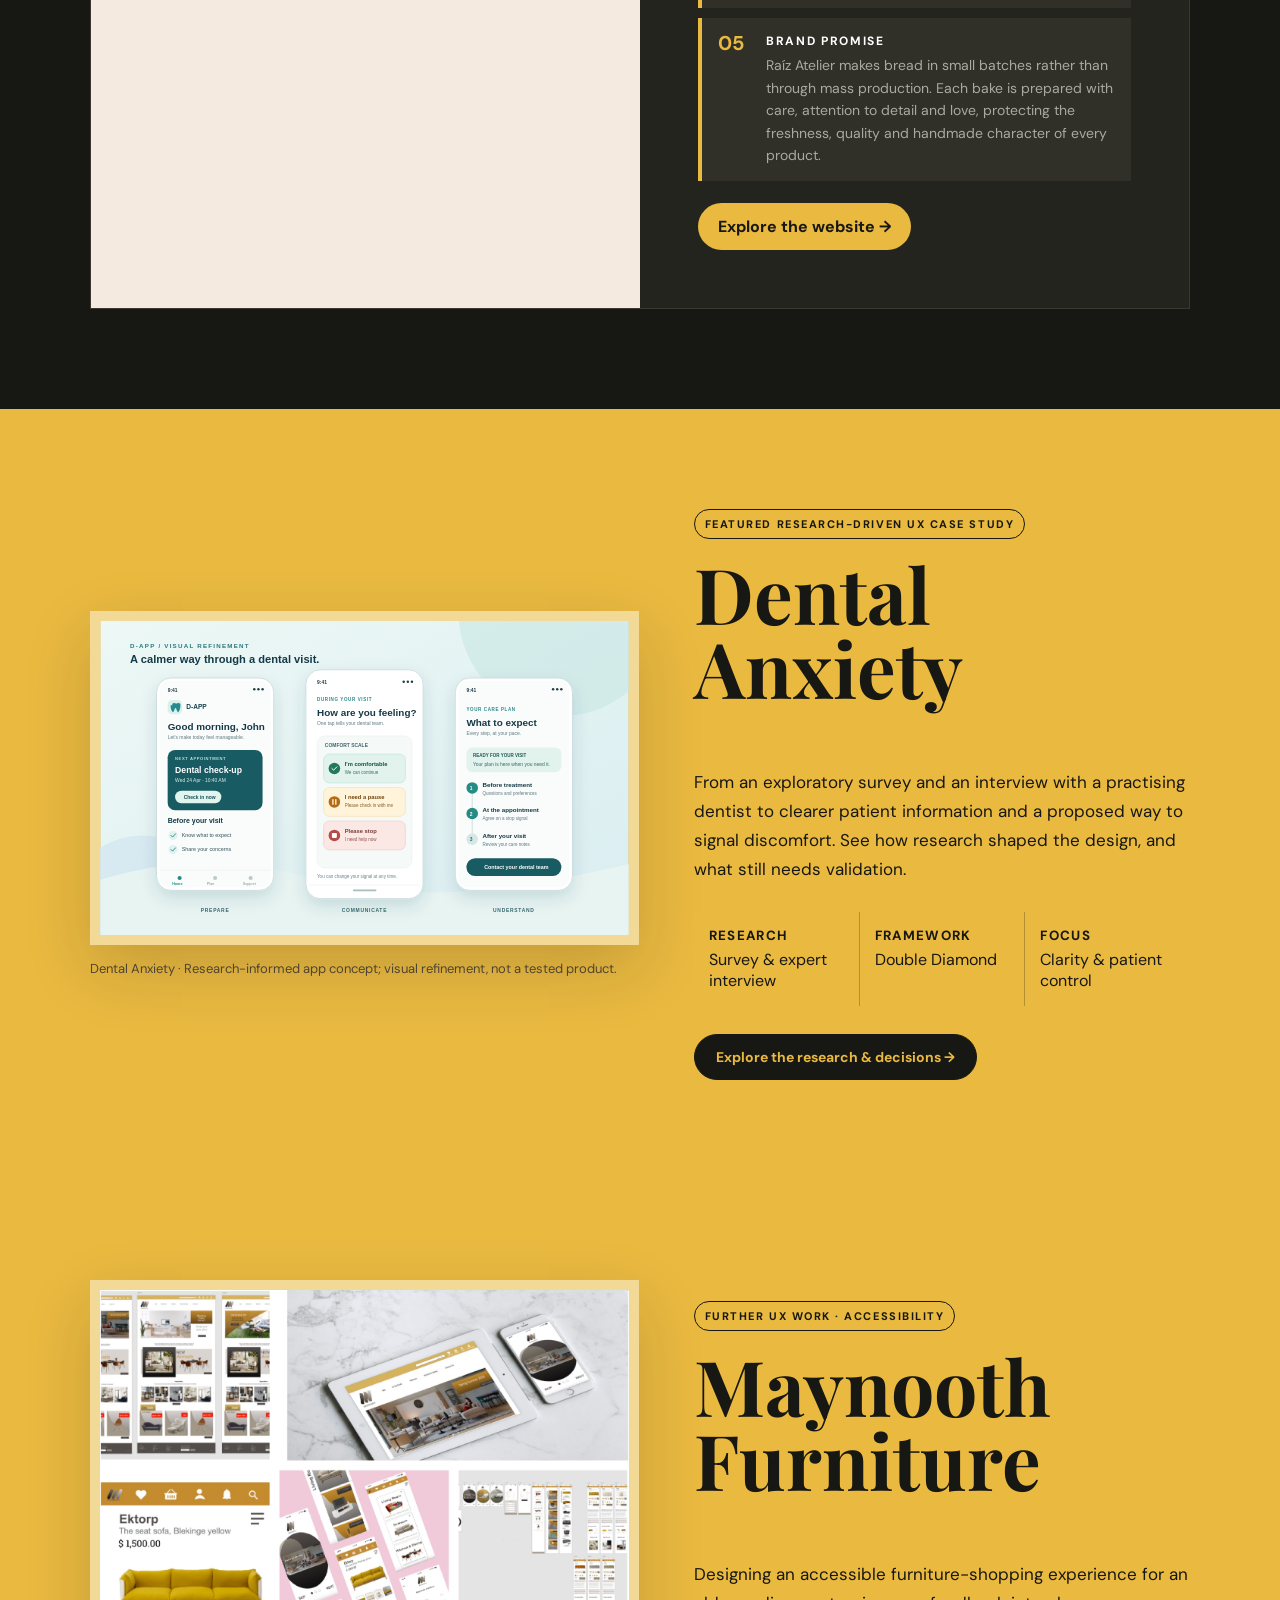
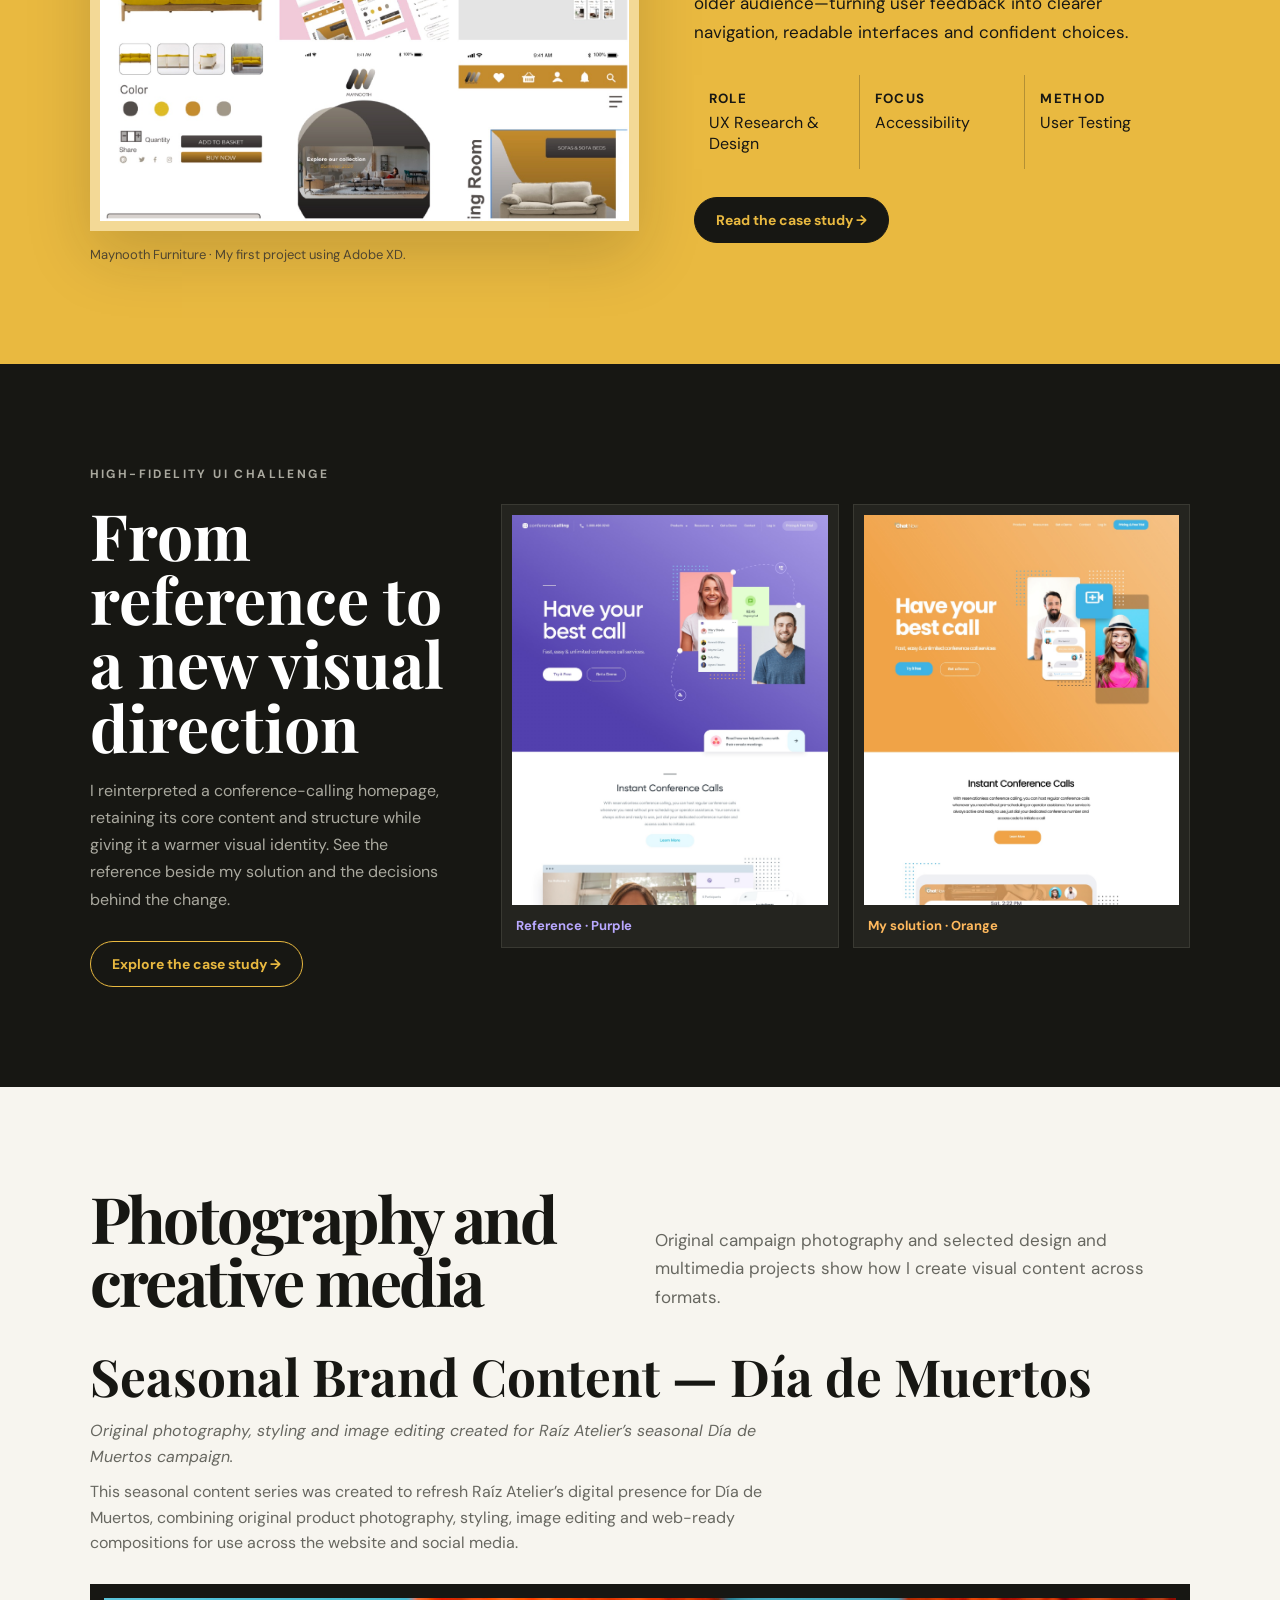
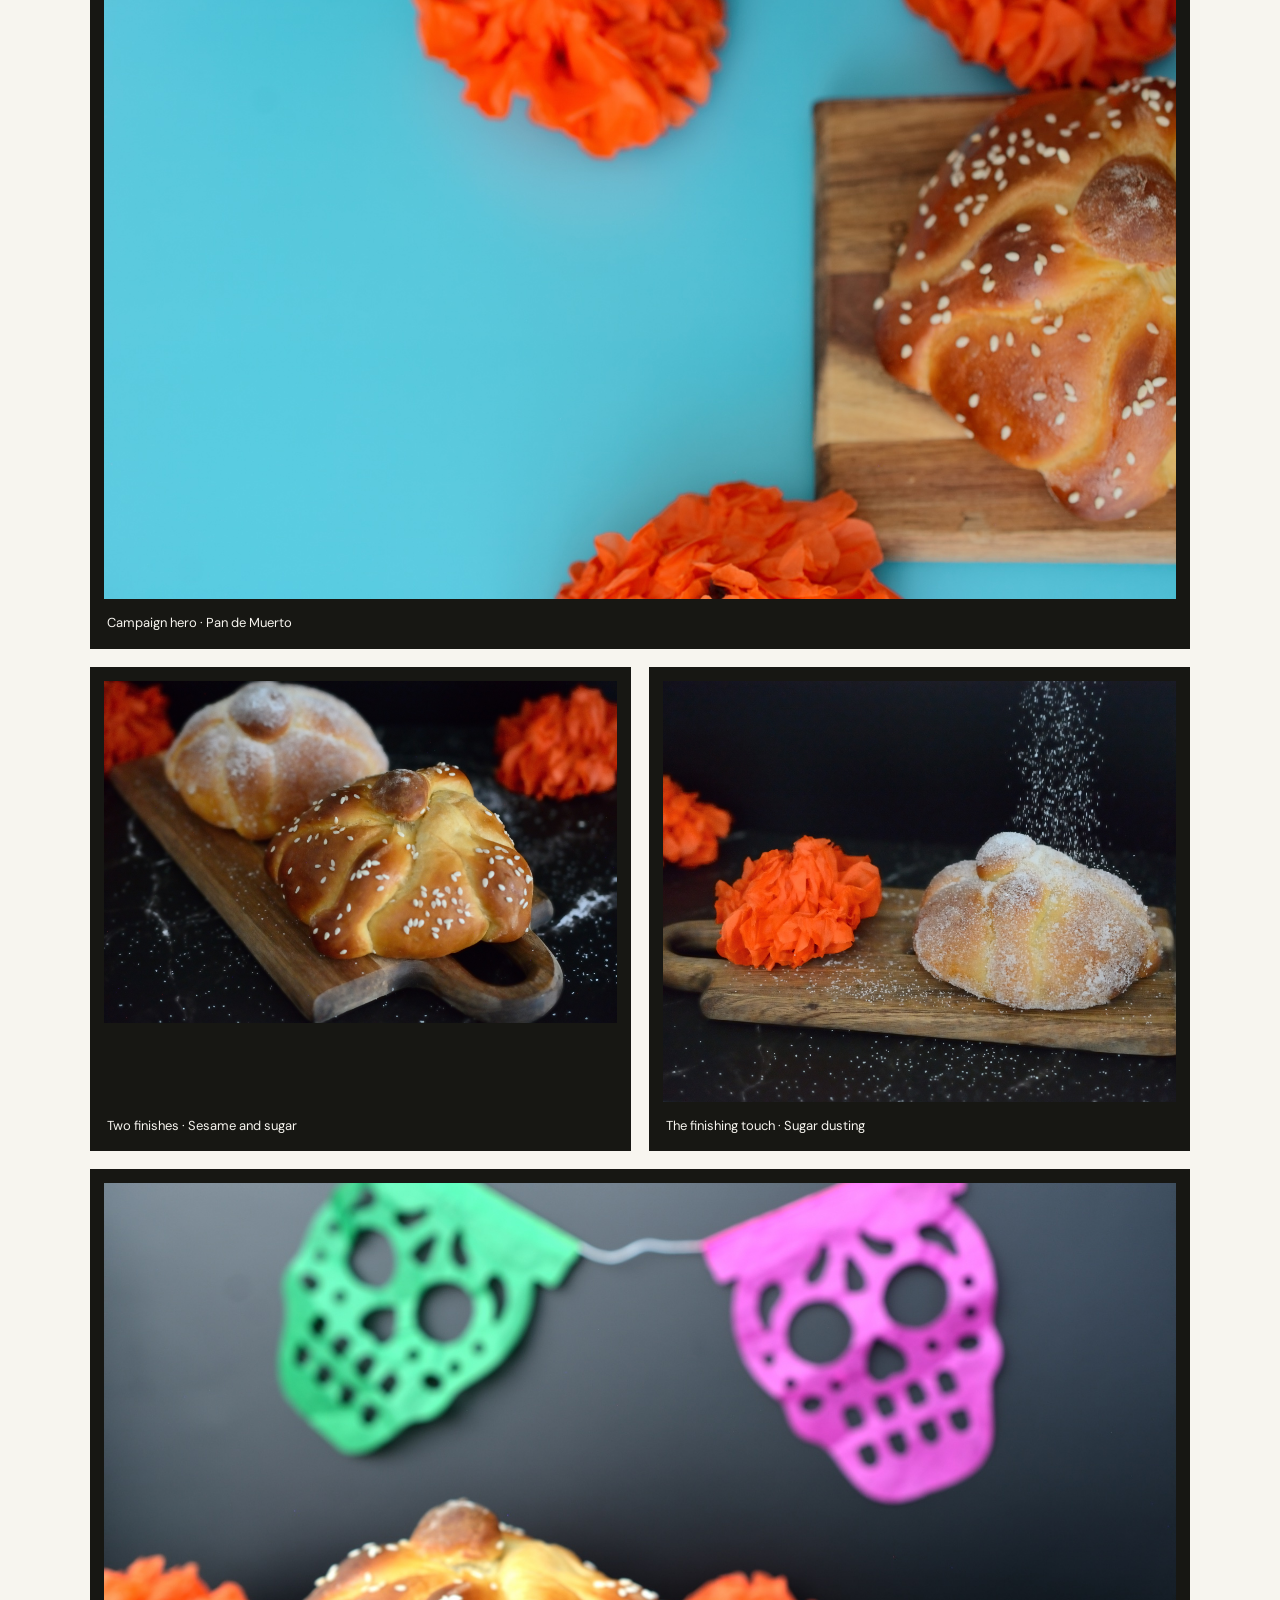
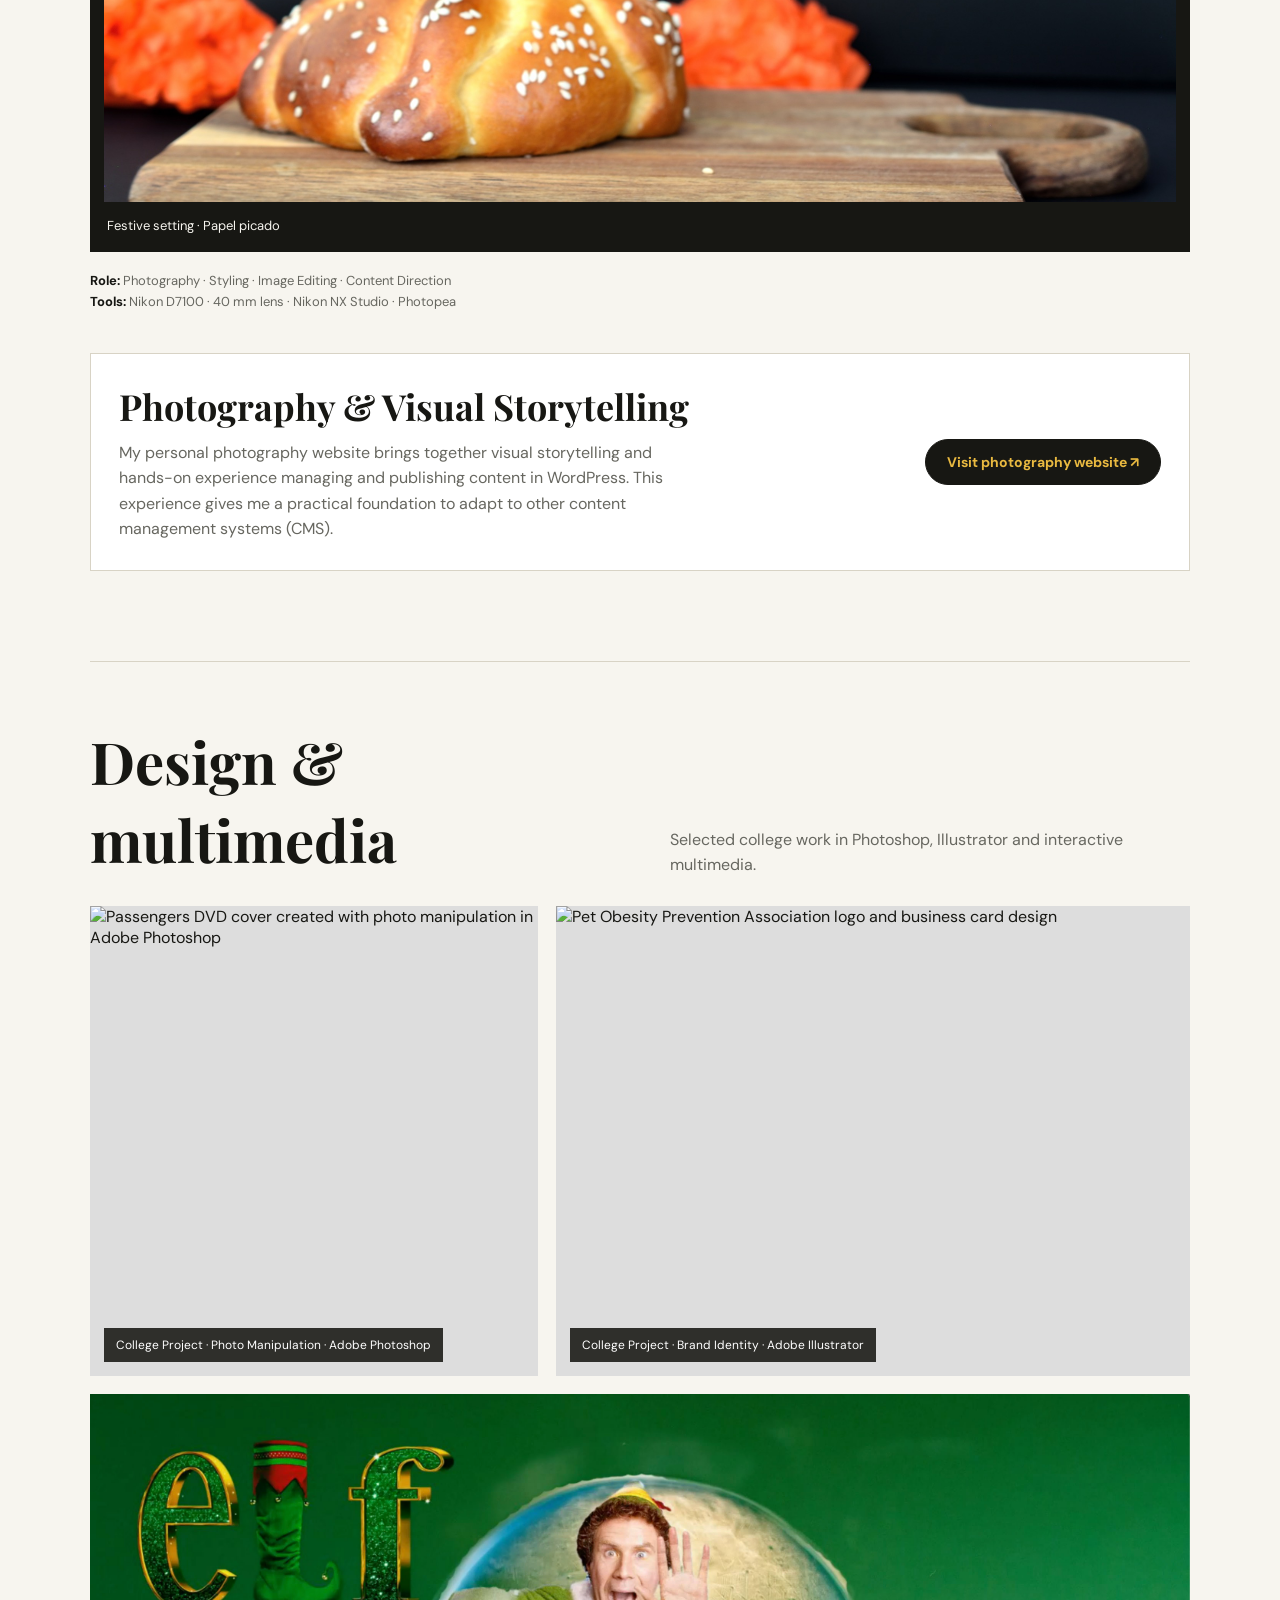
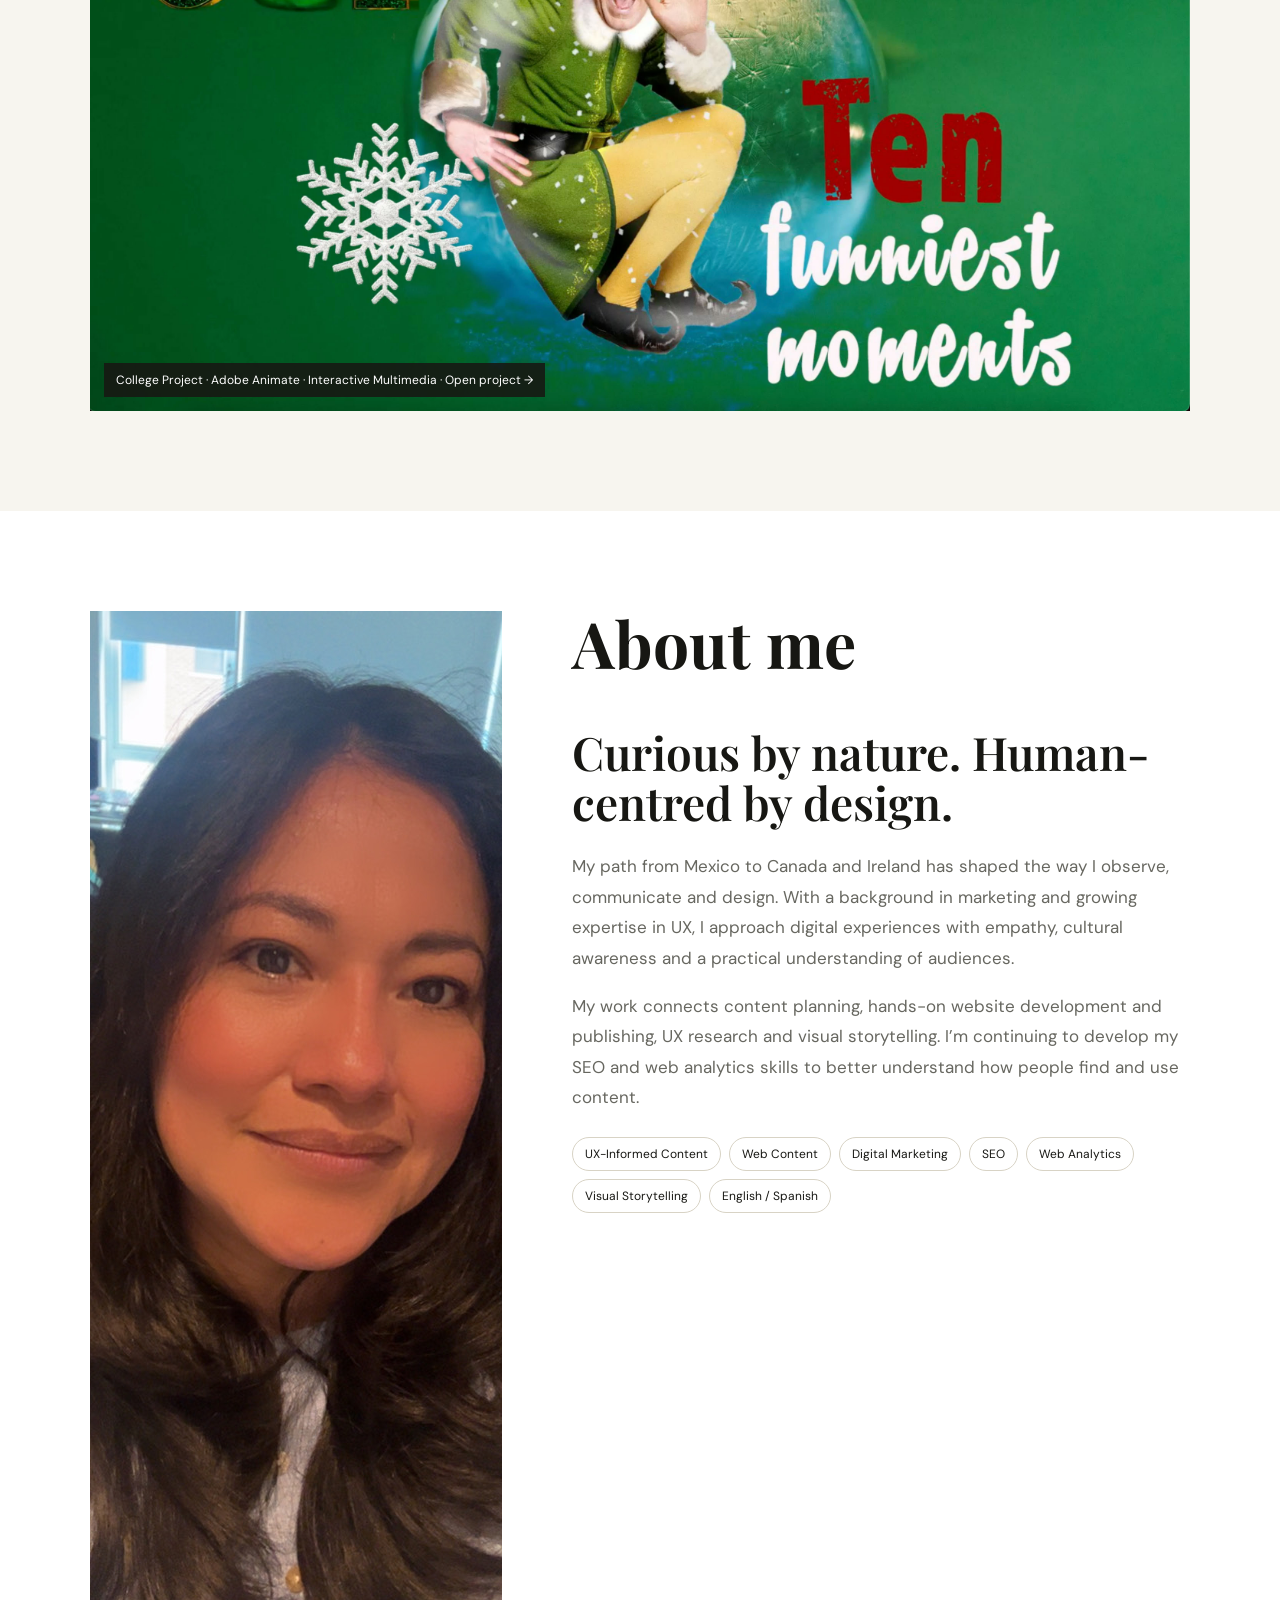
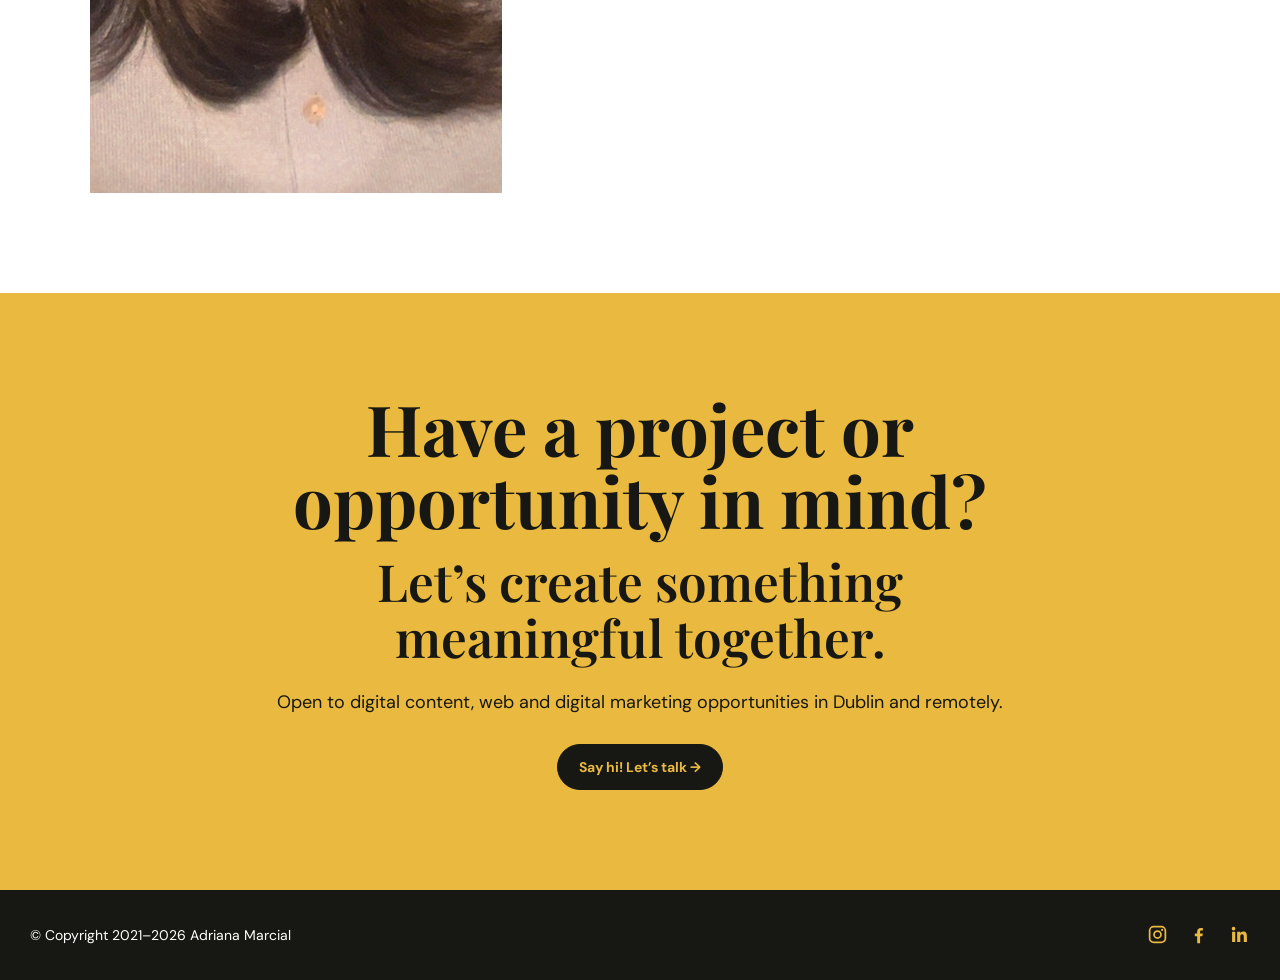
==== commit 860a4ef9: "Position portfolio around digital content and web with rigorous UX case study" ====
--- a/index.html
+++ b/index.html
@@ -10,11 +10,11 @@
   <!-- End Google Tag Manager -->
   <meta charset="utf-8">
   <meta name="viewport" content="width=device-width, initial-scale=1">
-  <title>Adriana Marcial | UX Designer &amp; Digital Marketing Specialist | Dublin</title>
-  <meta name="description" content="Portfolio of Adriana Marcial, a bilingual UX designer and digital marketing specialist based in Dublin. Explore UX research, UI design, applied marketing and creative work.">
+  <title>Adriana Marcial | Digital Content &amp; Web Specialist | Dublin</title>
+  <meta name="description" content="Adriana Marcial — Digital Content &amp; Web Specialist in Dublin. UX-informed content, SEO &amp; web analytics and visual storytelling, with web, campaign and research projects.">
   <meta name="author" content="Adriana Marcial">
-  <meta property="og:title" content="Adriana Marcial | UX Design &amp; Digital Marketing Portfolio">
-  <meta property="og:description" content="UX research, interface design, digital marketing and creative projects by Adriana Marcial in Dublin.">
+  <meta property="og:title" content="Adriana Marcial | Digital Content &amp; Web Specialist">
+  <meta property="og:description" content="UX-informed content, SEO &amp; web analytics and visual storytelling. Explore web, content and research projects by Adriana Marcial.">
   <meta property="og:url" content="https://petitemachine.github.io/AdrianaMarcialPortfolio/">
   <meta property="og:type" content="website">
   <link rel="canonical" href="https://petitemachine.github.io/AdrianaMarcialPortfolio/">
@@ -294,26 +294,35 @@
       text-decoration-thickness:1px !important;
       text-underline-offset:2px !important;
     }
+
+    .skip-link { position:fixed; top:8px; left:8px; z-index:1000; padding:12px 18px; background:#171713; color:#fff; transform:translateY(-160%); }
+    .skip-link:focus { transform:translateY(0); }
+    a:focus-visible, button:focus-visible { outline:3px solid #171713; outline-offset:4px; box-shadow:0 0 0 4px #fff; }
+    [id] { scroll-margin-top:100px; }
+    @media (prefers-reduced-motion:reduce) { html { scroll-behavior:auto; } *, *::before, *::after { transition:none !important; animation:none !important; } }
+    .case-grid > *, .project--featured > * { min-width:0; }
+    @media (max-width:420px) { nav { flex-wrap:wrap; gap:14px; } .nav-links { gap:22px; } .facts { grid-template-columns:1fr; } .available { right:0; } }
   </style>
 </head>
 <body>
+  <a class="skip-link" href="#main-content">Skip to content</a>
   <!-- Google Tag Manager (noscript) -->
   <noscript><iframe src="https://www.googletagmanager.com/ns.html?id=GTM-MG58XLLC"
   height="0" width="0" style="display:none;visibility:hidden"></iframe></noscript>
   <!-- End Google Tag Manager (noscript) -->
   <nav aria-label="Main navigation">
     <a class="brand" href="#home"><span class="brand-mark">AM</span><span>Adriana Marcial</span></a>
-    <div class="nav-links"><a href="#ux-ui-work">Work</a><a href="#about-me">About</a><a href="contactme.html">Contact</a></div>
+    <div class="nav-links"><a href="#digital-work">Work</a><a href="#about-me">About</a><a href="contactme.html">Contact</a></div>
   </nav>
 
-  <main>
+  <main id="main-content" tabindex="-1">
     <header class="hero" id="home">
       <div>
-        <p class="eyebrow">UX Designer · Digital Marketing Specialist</p>
+        <p class="eyebrow">Digital Content &amp; Web Specialist</p>
         <h1>Adriana<br><em>Marcial.</em></h1>
         <p class="hero-value">Design with empathy, <span>communicate with purpose.</span></p>
-        <p class="hero-copy">I create thoughtful digital experiences that bring together user-centred design, visual communication and marketing strategy.</p>
-        <div class="actions"><a class="button primary" href="#ux-ui-work">View my work ↓</a><a class="button" href="contactme.html#contact-form">Let’s talk</a></div>
+        <p class="hero-copy">UX-Informed Content · SEO &amp; Web Analytics · Visual Storytelling. I bring research, clear content and visual communication together to create useful digital experiences.</p>
+        <div class="actions"><a class="button primary" href="#digital-work">View my work ↓</a><a class="button" href="contactme.html#contact-form">Let’s talk</a></div>
       </div>
       <div class="portrait-wrap">
         <img class="portrait" src="images/adrianavintage572.jpg" alt="Adriana Marcial" width="572" height="780" fetchpriority="high" decoding="async">
@@ -327,7 +336,7 @@
         <h2 id="perspective-title">I’m curious about how people perceive, interpret and respond to digital experiences.</h2>
       </div>
       <div class="perspective-copy">
-        <p>My background combines UX, digital marketing, visual storytelling and six years of analysing online content. This has strengthened my critical thinking, attention to detail and ability to identify patterns in user behaviour and data.</p>
+        <p>My background combines digital marketing, visual storytelling, UX and six years of analysing online content. This has strengthened my critical thinking, attention to detail and ability to identify patterns in user behaviour and data.</p>
         <p>Accessibility first drew me to UX and continues to shape how I think about clarity, usability and inclusive design.</p>
         <p>Photography influences how I approach visual communication. My interest in macro photography has trained me to notice details that are easy to overlook, while developing my sense of composition and storytelling.</p>
         <p>I bring these perspectives together to create digital experiences that are clear, useful, inclusive and grounded in real user needs.</p>
@@ -335,75 +344,16 @@
     </section>
 
     <section class="about-strip" aria-label="Profile summary">
-      <div><strong>A bilingual creative professional.</strong><p>Connecting UX thinking with digital marketing.</p></div>
+      <div><strong>A bilingual creative professional.</strong><p>Connecting content, websites and digital marketing.</p></div>
+      <a href="#digital-work" aria-label="Go to web and digital content work"><span class="about-strip-title">Web / Content</span><span>Content Planning<br>Publishing<br>Digital Marketing</span></a>
       <a href="#ux-ui-work" aria-label="Go to UX and UI projects"><span class="about-strip-title">UX / UI</span><span>Research<br>Prototyping<br>Interface Design</span></a>
-      <a href="#digital-work" aria-label="Go to the applied digital marketing project"><span class="about-strip-title">Marketing</span><span>Applied Strategy<br>Content<br>SEO</span></a>
       <a href="#creative-work" aria-label="Go to photography and creative media"><span class="about-strip-title">Creative</span><span>Photography<br>Graphic Design<br>Multimedia</span></a>
       <a href="#about-me" aria-label="Go to Adriana's bilingual profile"><span class="about-strip-title">EN / ES</span><span>Bilingual<br>Multicultural<br>Dublin-based</span></a>
     </section>
 
-    <section class="case" id="ux-ui-work">
-      <div class="case-grid">
-        <figure class="case-figure">
-          <img class="case-image" src="images/uxpics_web.jpg" alt="Maynooth Furniture UX case study screens" width="1395" height="1400" loading="lazy" decoding="async">
-          <figcaption>Maynooth Furniture · My first project using Adobe XD.</figcaption>
-        </figure>
-        <div>
-          <span class="tag">Featured UX Case Study</span>
-          <h2>Maynooth Furniture</h2>
-          <p>Designing an accessible furniture-shopping experience for an older audience—turning user feedback into clearer navigation, readable interfaces and confident choices.</p>
-          <div class="facts">
-            <div class="fact"><small>Role</small>UX Research &amp; Design</div>
-            <div class="fact"><small>Focus</small>Accessibility</div>
-            <div class="fact"><small>Method</small>User Testing</div>
-          </div>
-          <a class="button" href="portofolio.html#uxcase">Read the case study →</a>
-        </div>
-      </div>
-    </section>
-
-    <section class="ux-project-links" aria-labelledby="more-ux-title">
-      <div class="section-head">
-        <div><h2 id="more-ux-title">More UX work</h2><h3 class="section-subtitle">Explore the objective.</h3></div>
-        <p>Explore this project to understand the problem it addresses and the direction of the proposed experience.</p>
-      </div>
-      <div class="ux-link-grid">
-        <a class="ux-link-card ux-link-card--dental" href="dentalanxiety.html">
-          <img src="images/dental-app-ui-refinement.svg" alt="Three refined D-APP screens for appointment preparation, a comfort signal, and a treatment plan" width="1280" height="760" loading="lazy" decoding="async">
-          <span class="ux-link-copy">
-            <span class="eyebrow">UX case study</span>
-            <h3>Dental Anxiety App</h3>
-            <p><strong>Objective:</strong> Reduce uncertainty and help patients feel informed, prepared and more in control before a dental appointment.</p>
-            <span class="ux-link-action">Open the case study →</span>
-          </span>
-        </a>
-      </div>
-    </section>
-
-    <section class="ui-showcase">
-      <div class="ui-grid">
-        <div class="ui-copy">
-          <p class="eyebrow">High-fidelity UI challenge</p>
-          <h2>From reference to a new visual direction</h2>
-          <p>I reinterpreted a conference-calling homepage, retaining its core content and structure while giving it a warmer visual identity. See the reference beside my solution and the decisions behind the change.</p>
-          <a class="button" href="ui-redesign-challenge.html">Explore the case study →</a>
-        </div>
-        <div class="ui-comparison" aria-label="Reference and redesigned homepage previews">
-          <figure>
-            <img src="images/conference-reference-web.jpg" alt="Purple conference-calling homepage provided as the visual reference" width="1440" height="4105" loading="lazy" decoding="async">
-            <figcaption class="reference-label">Reference · Purple</figcaption>
-          </figure>
-          <figure>
-            <img src="images/conference-redesign-web.jpg" alt="Adriana's warm orange redesign of the conference-calling homepage" width="1440" height="4118" loading="lazy" decoding="async">
-            <figcaption class="solution-label">My solution · Orange</figcaption>
-          </figure>
-        </div>
-      </div>
-    </section>
-
     <section class="projects" id="digital-work">
       <div class="section-head">
-        <div><h2>Digital marketing</h2><h3 class="section-subtitle">Brand strategy in practice.</h3></div>
+        <div><h2>Web &amp; digital content</h2><h3 class="section-subtitle">Raíz Atelier: from story to website.</h3></div>
         <p>A self-initiated project applying audience insight, visual identity, content planning and a practical digital customer journey.</p>
       </div>
       <div class="project-grid project-grid--single">
@@ -412,7 +362,7 @@
               <img class="raiz-project-image" src="RAIZ_ATELIER/images/product-design-raiz-atelier-web.jpg" alt="Raíz Atelier product design, packaging and brand identity presentation" width="1400" height="933" loading="lazy" decoding="async">
             </button>
           <div class="project-copy">
-            <span class="project-number">PRODUCT DESIGN &amp; DIGITAL MARKETING</span>
+            <span class="project-number">FEATURED WEB &amp; CONTENT PROJECT</span>
             <h3>Raíz Atelier Mexican Bakery</h3>
             <div class="marketing-steps">
               <div class="marketing-step">
@@ -436,9 +386,70 @@
                 <div><h4>BRAND PROMISE</h4><p>Raíz Atelier makes bread in small batches rather than through mass production. Each bake is prepared with care, attention to detail and love, protecting the freshness, quality and handmade character of every product.</p></div>
               </div>
             </div>
-            <a href="RAIZ_ATELIER/raiz-atelier.html">Visit Landing Page →</a>
+            <a href="RAIZ_ATELIER/raiz-atelier.html">Explore the website →</a>
           </div>
         </article>
+      </div>
+    </section>
+
+    <section class="case" id="ux-ui-work" aria-labelledby="dental-title">
+      <div class="case-grid">
+        <figure class="case-figure">
+          <img class="case-image" src="images/dental-app-ui-refinement.svg" alt="D-APP design exploration: appointment preparation, comfort signalling and a treatment plan" width="1280" height="760" loading="lazy" decoding="async">
+          <figcaption>Dental Anxiety · Research-informed app concept; visual refinement, not a tested product.</figcaption>
+        </figure>
+        <div>
+          <span class="tag">Featured research-driven UX case study</span>
+          <h2 id="dental-title">Dental Anxiety</h2>
+          <p>From an exploratory survey and an interview with a practising dentist to clearer patient information and a proposed way to signal discomfort. See how research shaped the design, and what still needs validation.</p>
+          <div class="facts">
+            <div class="fact"><small>Research</small>Survey &amp; expert interview</div>
+            <div class="fact"><small>Framework</small>Double Diamond</div>
+            <div class="fact"><small>Focus</small>Clarity &amp; patient control</div>
+          </div>
+          <a class="button" href="dentalanxiety.html">Explore the research &amp; decisions →</a>
+        </div>
+      </div>
+    </section>
+
+    <section class="case" id="more-ux-work">
+      <div class="case-grid">
+        <figure class="case-figure">
+          <img class="case-image" src="images/uxpics_web.jpg" alt="Maynooth Furniture UX case study screens" width="1395" height="1400" loading="lazy" decoding="async">
+          <figcaption>Maynooth Furniture · My first project using Adobe XD.</figcaption>
+        </figure>
+        <div>
+          <span class="tag">Further UX work · Accessibility</span>
+          <h2 id="more-ux-title">Maynooth Furniture</h2>
+          <p>Designing an accessible furniture-shopping experience for an older audience—turning user feedback into clearer navigation, readable interfaces and confident choices.</p>
+          <div class="facts">
+            <div class="fact"><small>Role</small>UX Research &amp; Design</div>
+            <div class="fact"><small>Focus</small>Accessibility</div>
+            <div class="fact"><small>Method</small>User Testing</div>
+          </div>
+          <a class="button" href="portofolio.html#uxcase">Read the case study →</a>
+        </div>
+      </div>
+    </section>
+
+    <section class="ui-showcase">
+      <div class="ui-grid">
+        <div class="ui-copy">
+          <p class="eyebrow">High-fidelity UI challenge</p>
+          <h2>From reference to a new visual direction</h2>
+          <p>I reinterpreted a conference-calling homepage, retaining its core content and structure while giving it a warmer visual identity. See the reference beside my solution and the decisions behind the change.</p>
+          <a class="button" href="ui-redesign-challenge.html">Explore the case study →</a>
+        </div>
+        <div class="ui-comparison" aria-label="Reference and redesigned homepage previews">
+          <figure>
+            <img src="images/conference-reference-web.jpg" alt="Purple conference-calling homepage provided as the visual reference" width="1440" height="4105" loading="lazy" decoding="async">
+            <figcaption class="reference-label">Reference · Purple</figcaption>
+          </figure>
+          <figure>
+            <img src="images/conference-redesign-web.jpg" alt="Adriana's warm orange redesign of the conference-calling homepage" width="1440" height="4118" loading="lazy" decoding="async">
+            <figcaption class="solution-label">My solution · Orange</figcaption>
+          </figure>
+        </div>
       </div>
     </section>
 
@@ -502,15 +513,15 @@
         <h2>About me</h2>
         <h3 class="bio-tagline">Curious by nature. Human-centred by design.</h3>
         <p>My path from Mexico to Canada and Ireland has shaped the way I observe, communicate and design. With a background in marketing and growing expertise in UX, I approach digital experiences with empathy, cultural awareness and a practical understanding of audiences.</p>
-        <p>I’m currently deepening my skills in digital marketing, SEO and web development while building work that connects research, storytelling and thoughtful visual design.</p>
-        <div class="skills"><span>UX Research</span><span>UI Design</span><span>Digital Marketing</span><span>Content</span><span>SEO</span><span>English / Spanish</span></div>
+        <p>My work connects content planning, hands-on website development and publishing, UX research and visual storytelling. I’m continuing to develop my SEO and web analytics skills to better understand how people find and use content.</p>
+        <div class="skills"><span>UX-Informed Content</span><span>Web Content</span><span>Digital Marketing</span><span>SEO</span><span>Web Analytics</span><span>Visual Storytelling</span><span>English / Spanish</span></div>
       </div>
     </section>
 
     <section class="contact" id="contact">
       <h2>Have a project or opportunity in mind?</h2>
       <h3>Let’s create something meaningful together.</h3>
-      <p>Open to UX design, digital marketing and creative opportunities in Dublin and remotely.</p>
+      <p>Open to digital content, web and digital marketing opportunities in Dublin and remotely.</p>
       <a class="button primary" href="contactme.html#contact-form">Say hi! Let’s talk →</a>
     </section>
   </main>
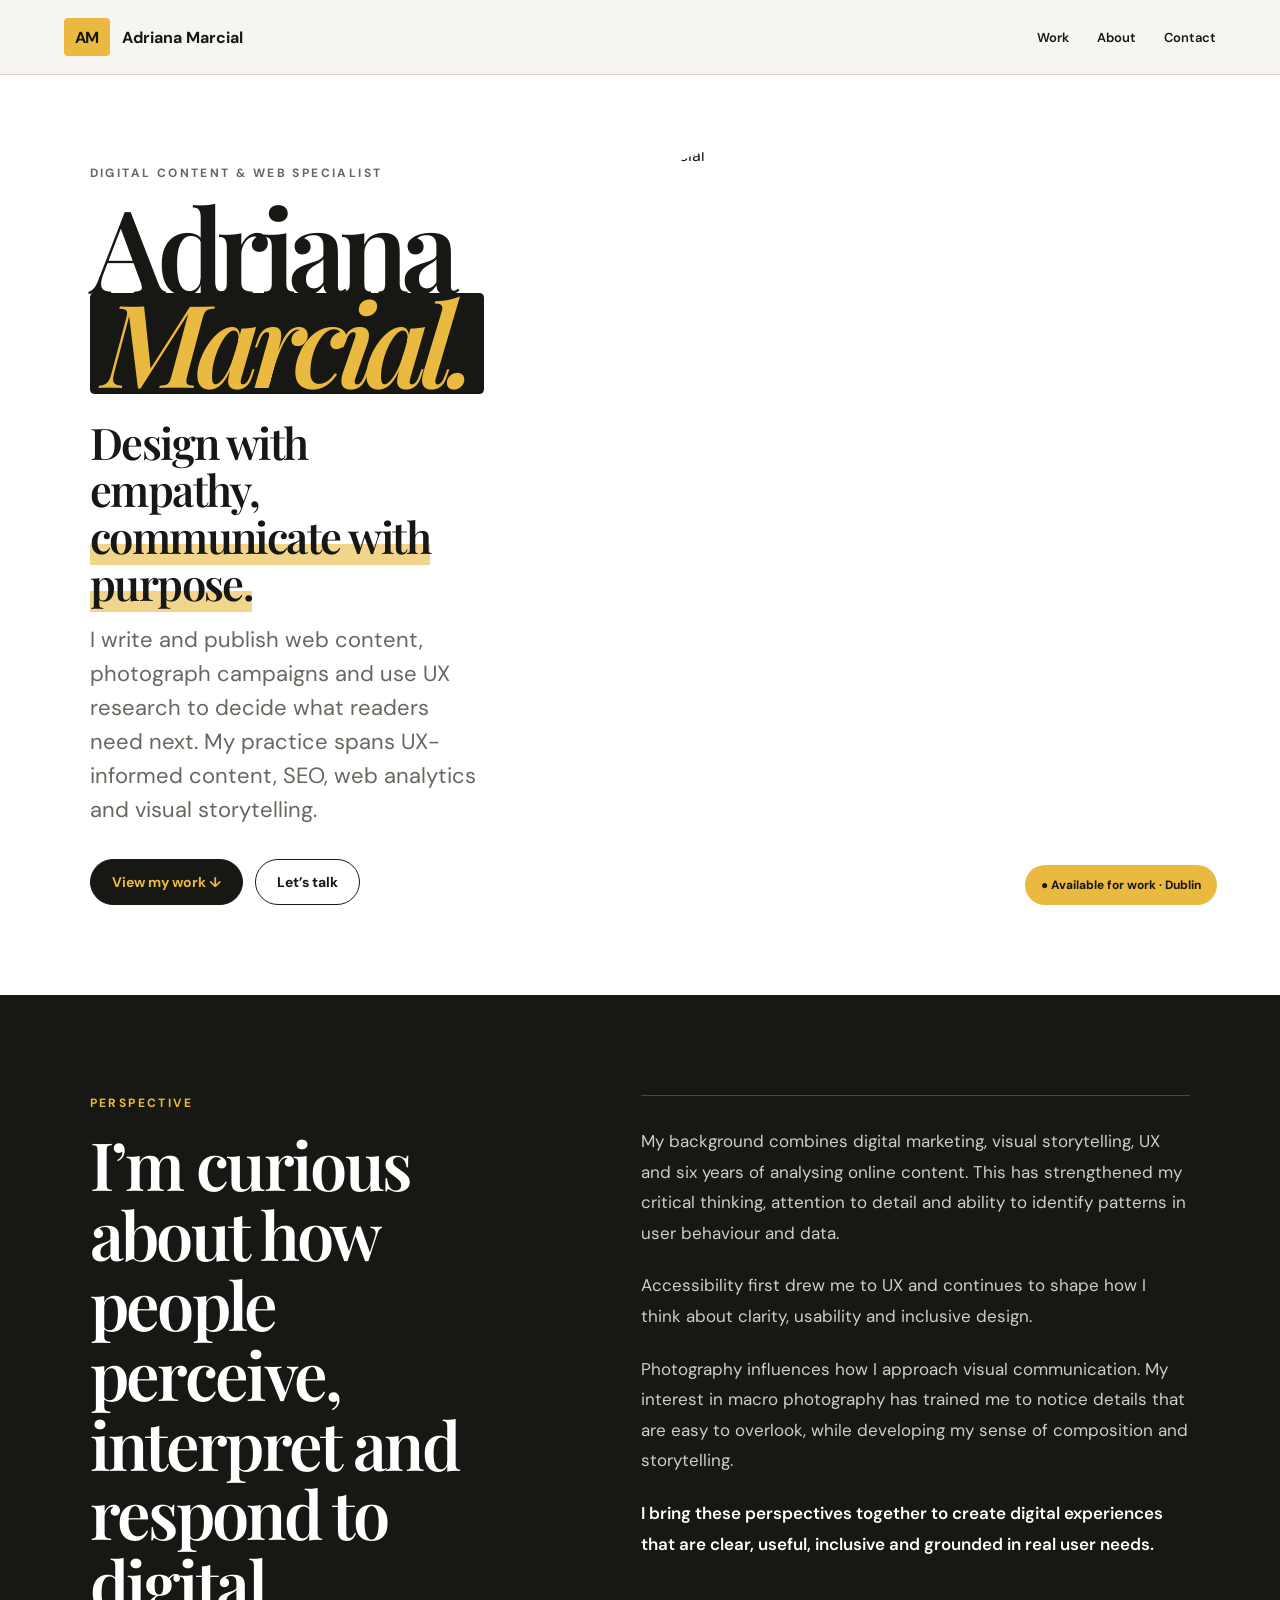
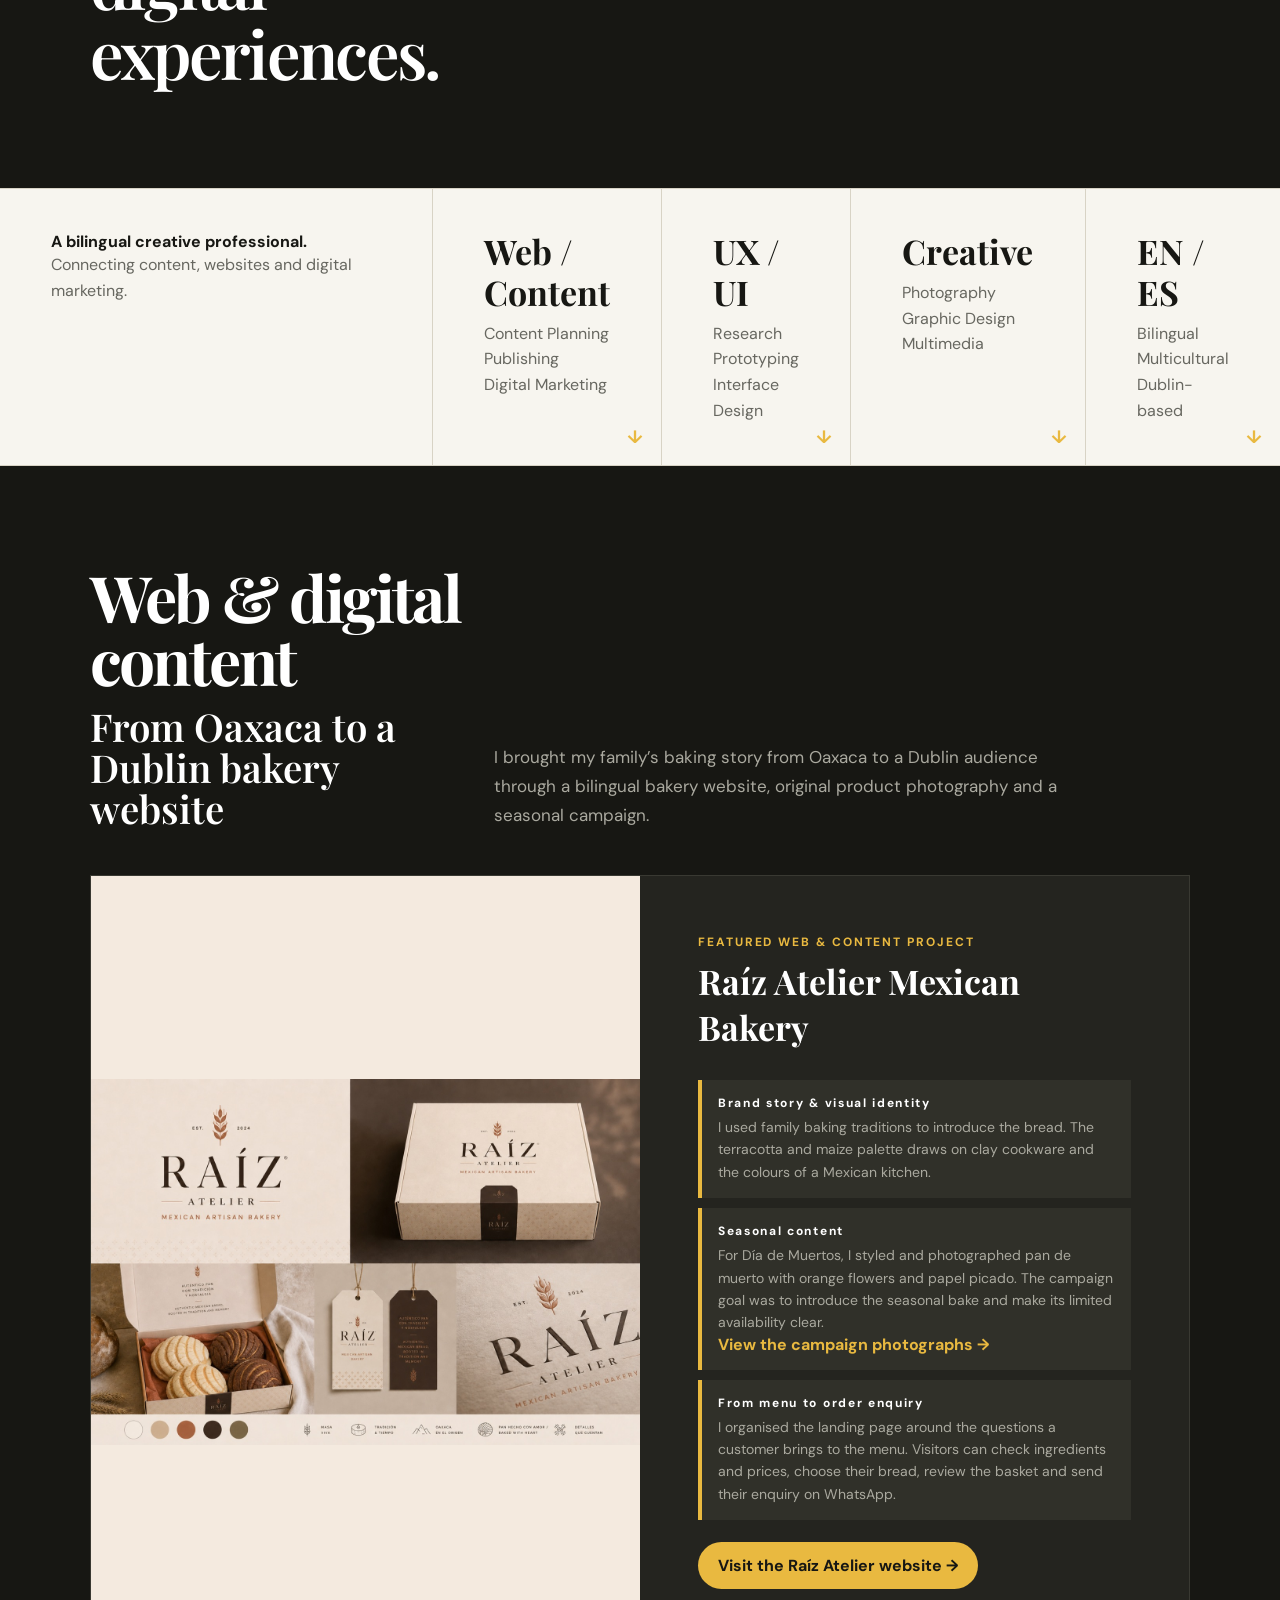
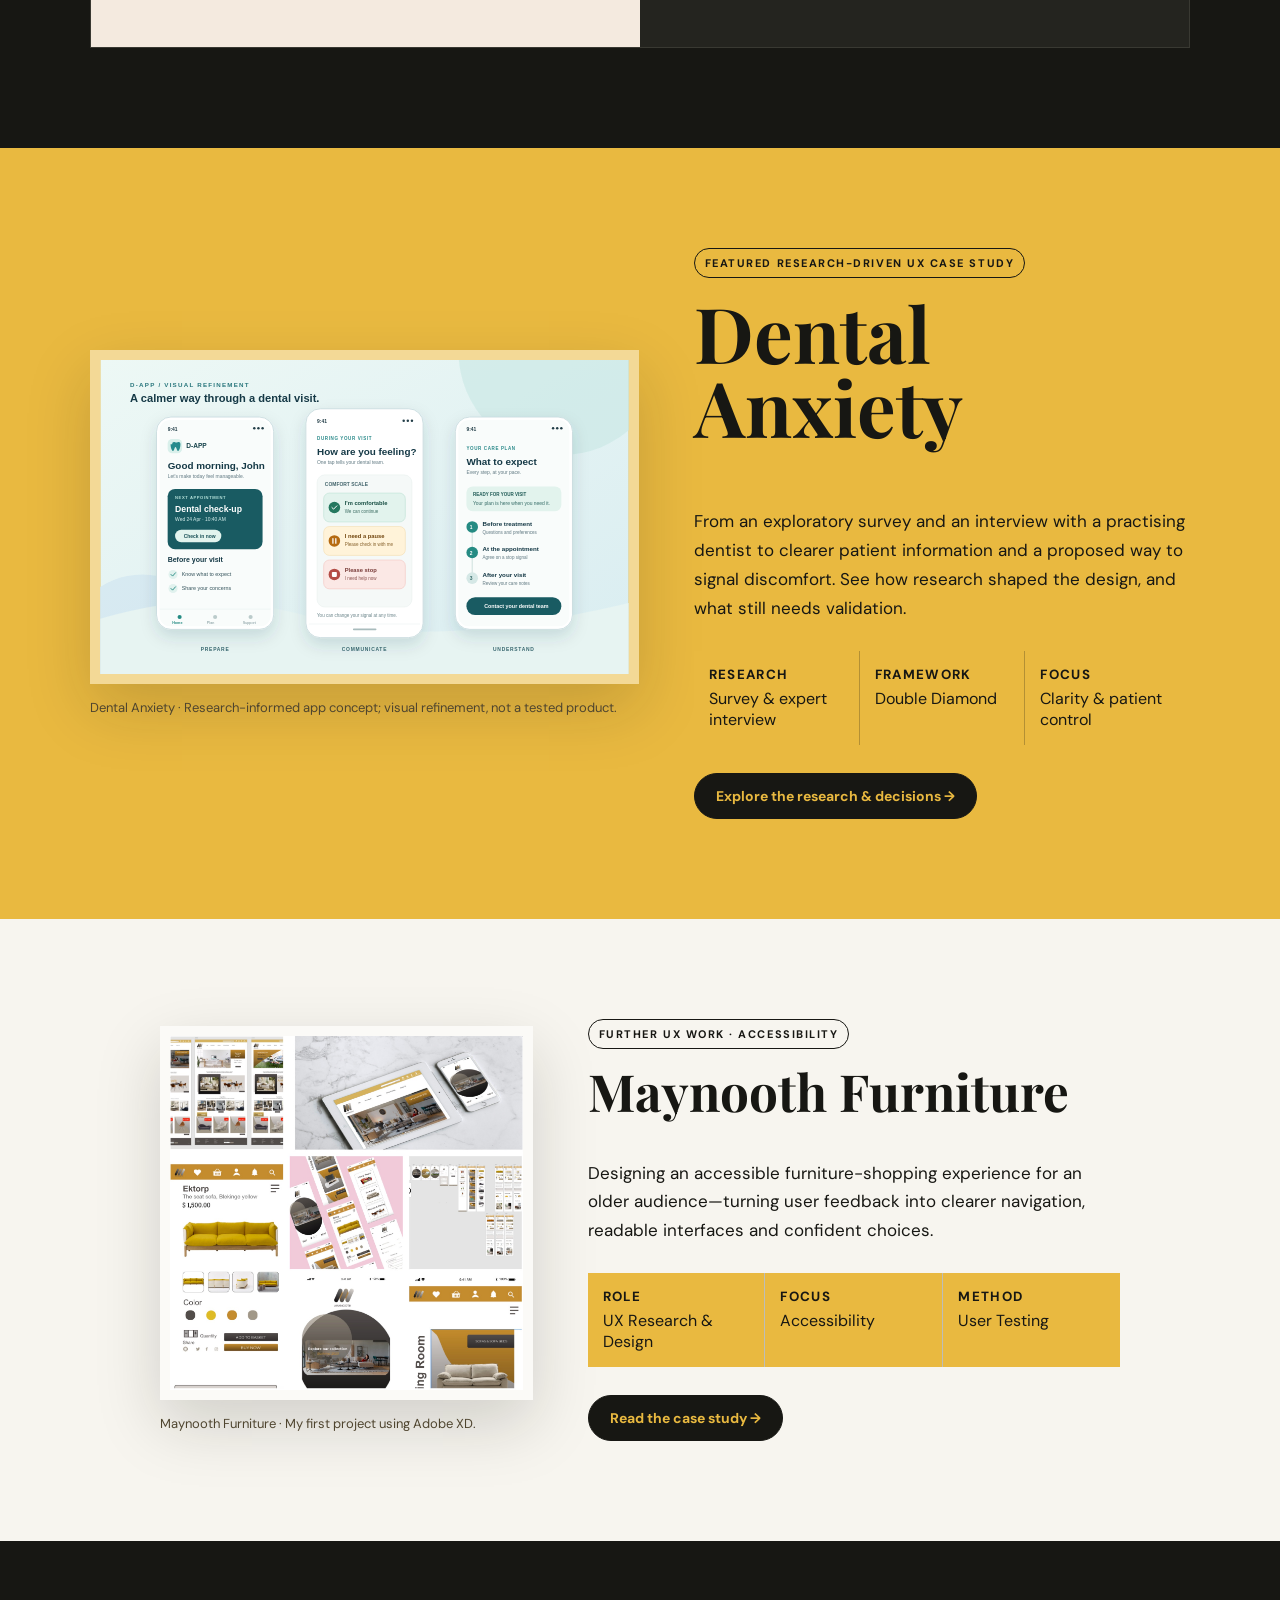
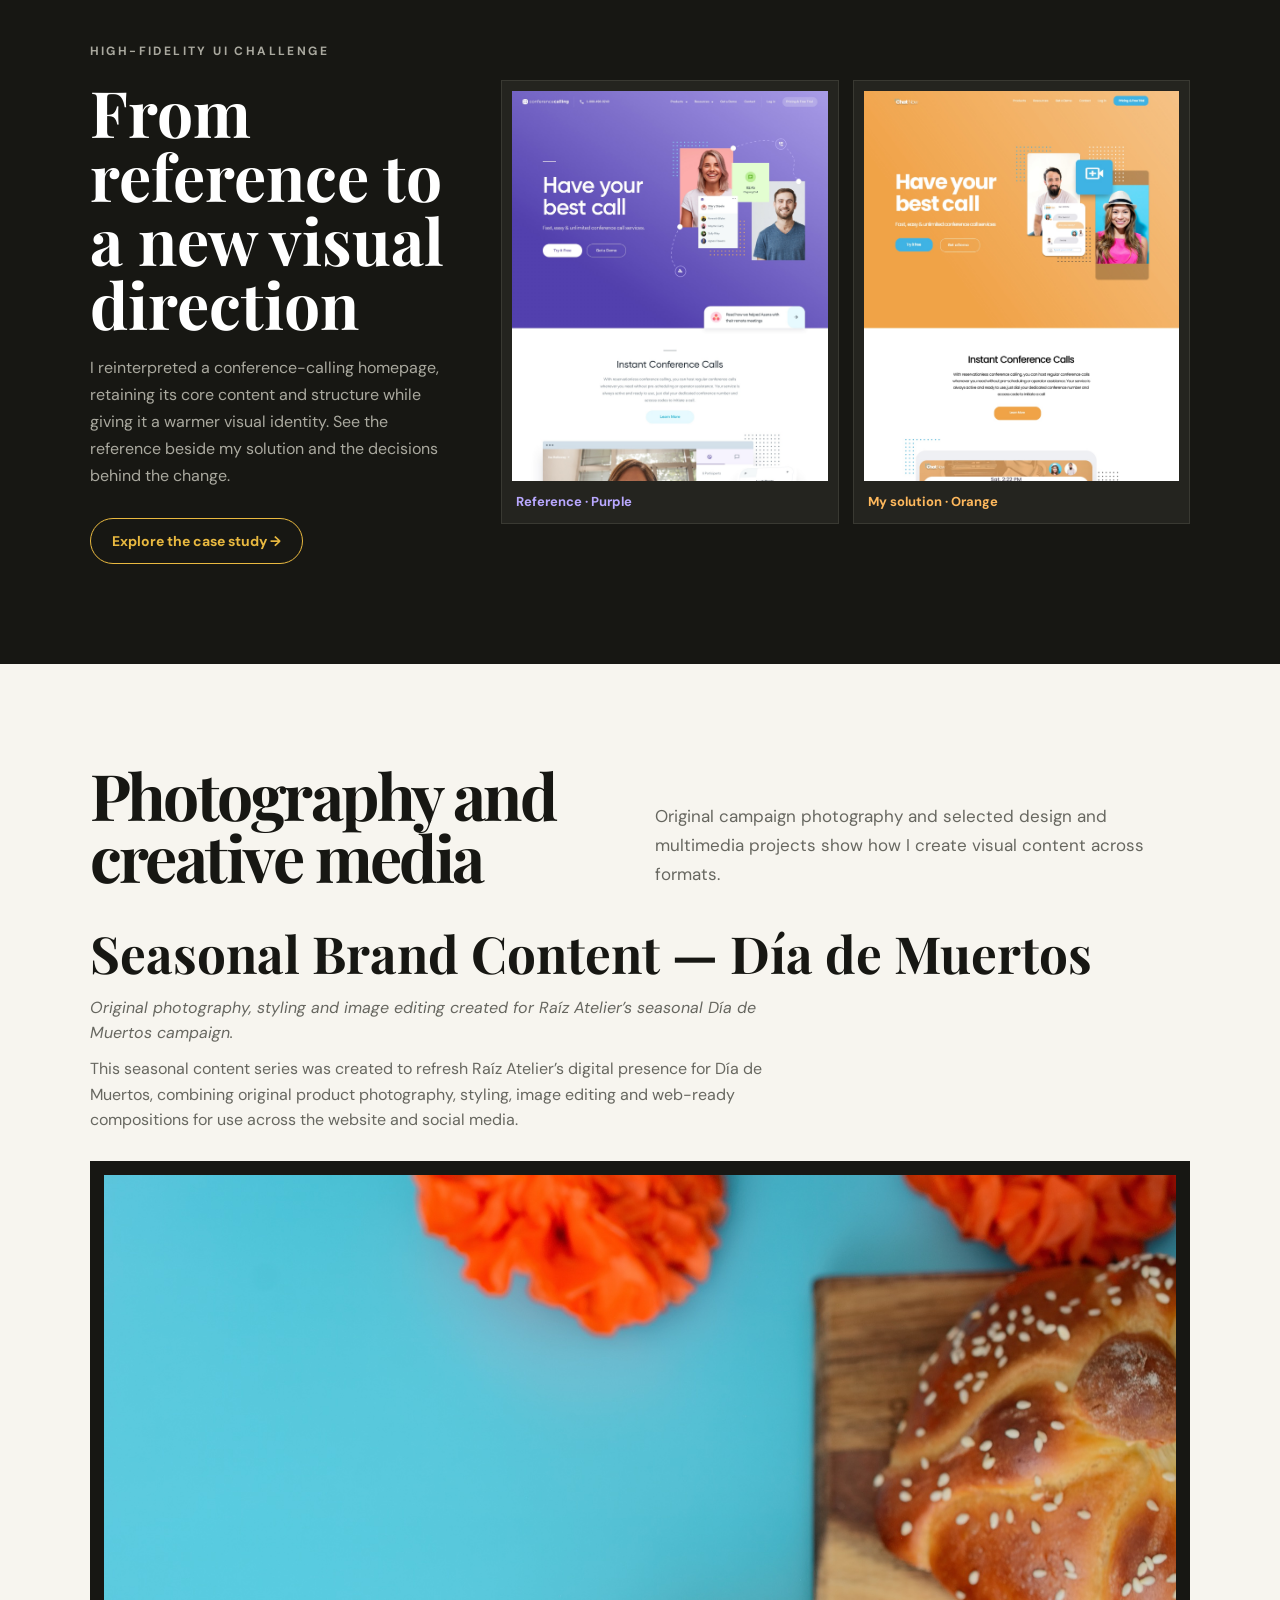
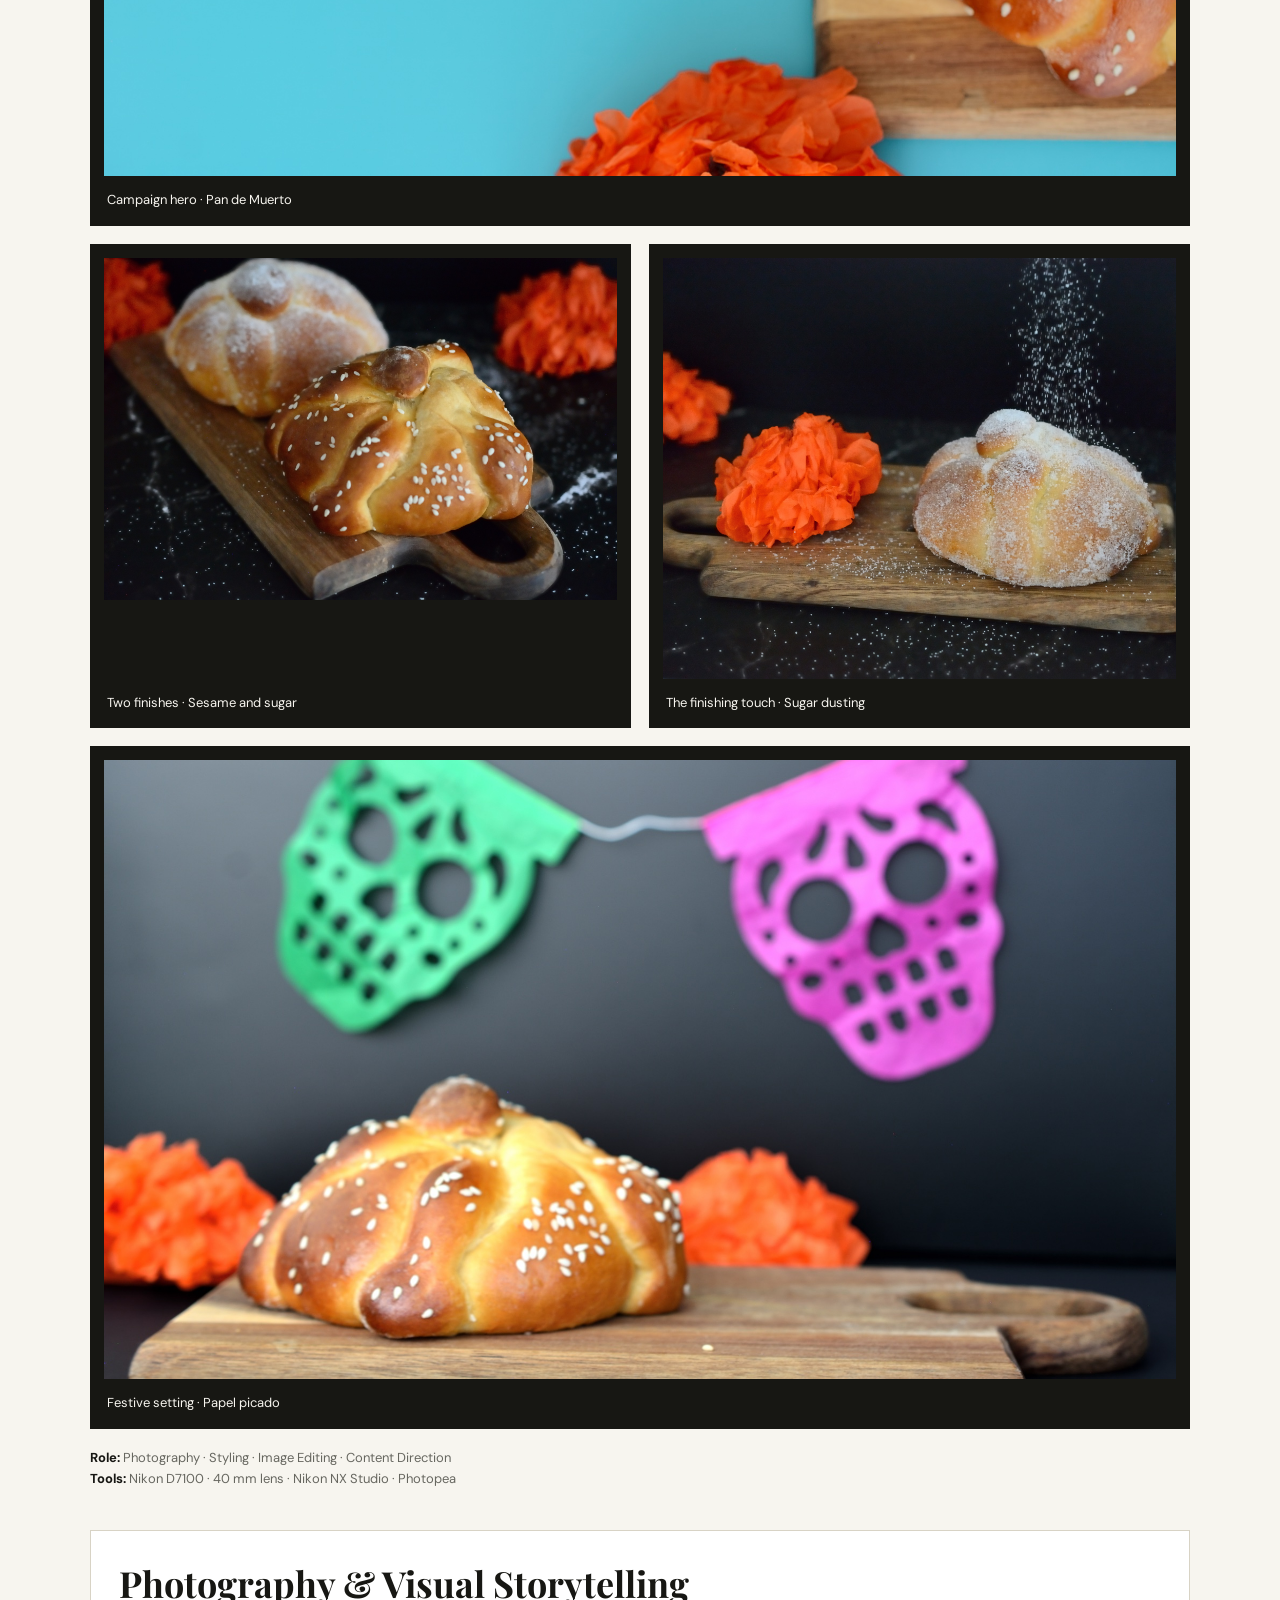
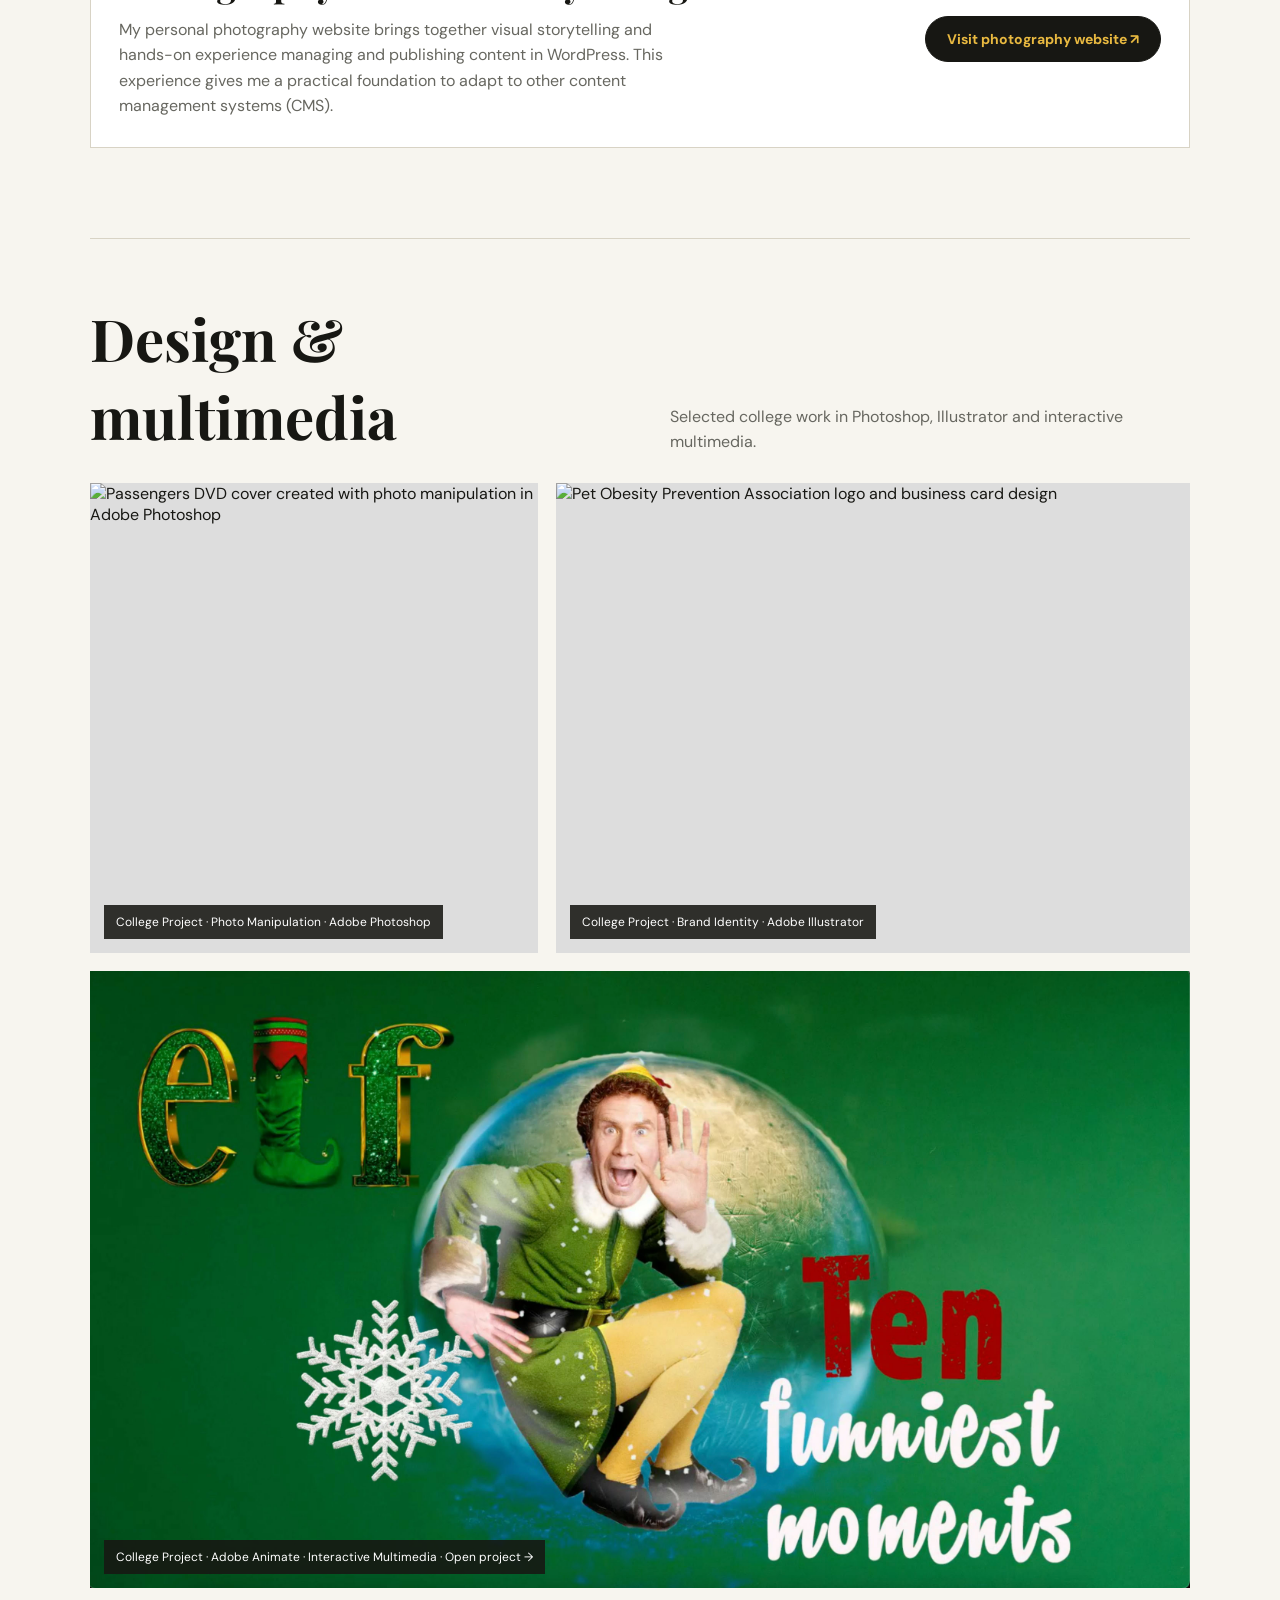
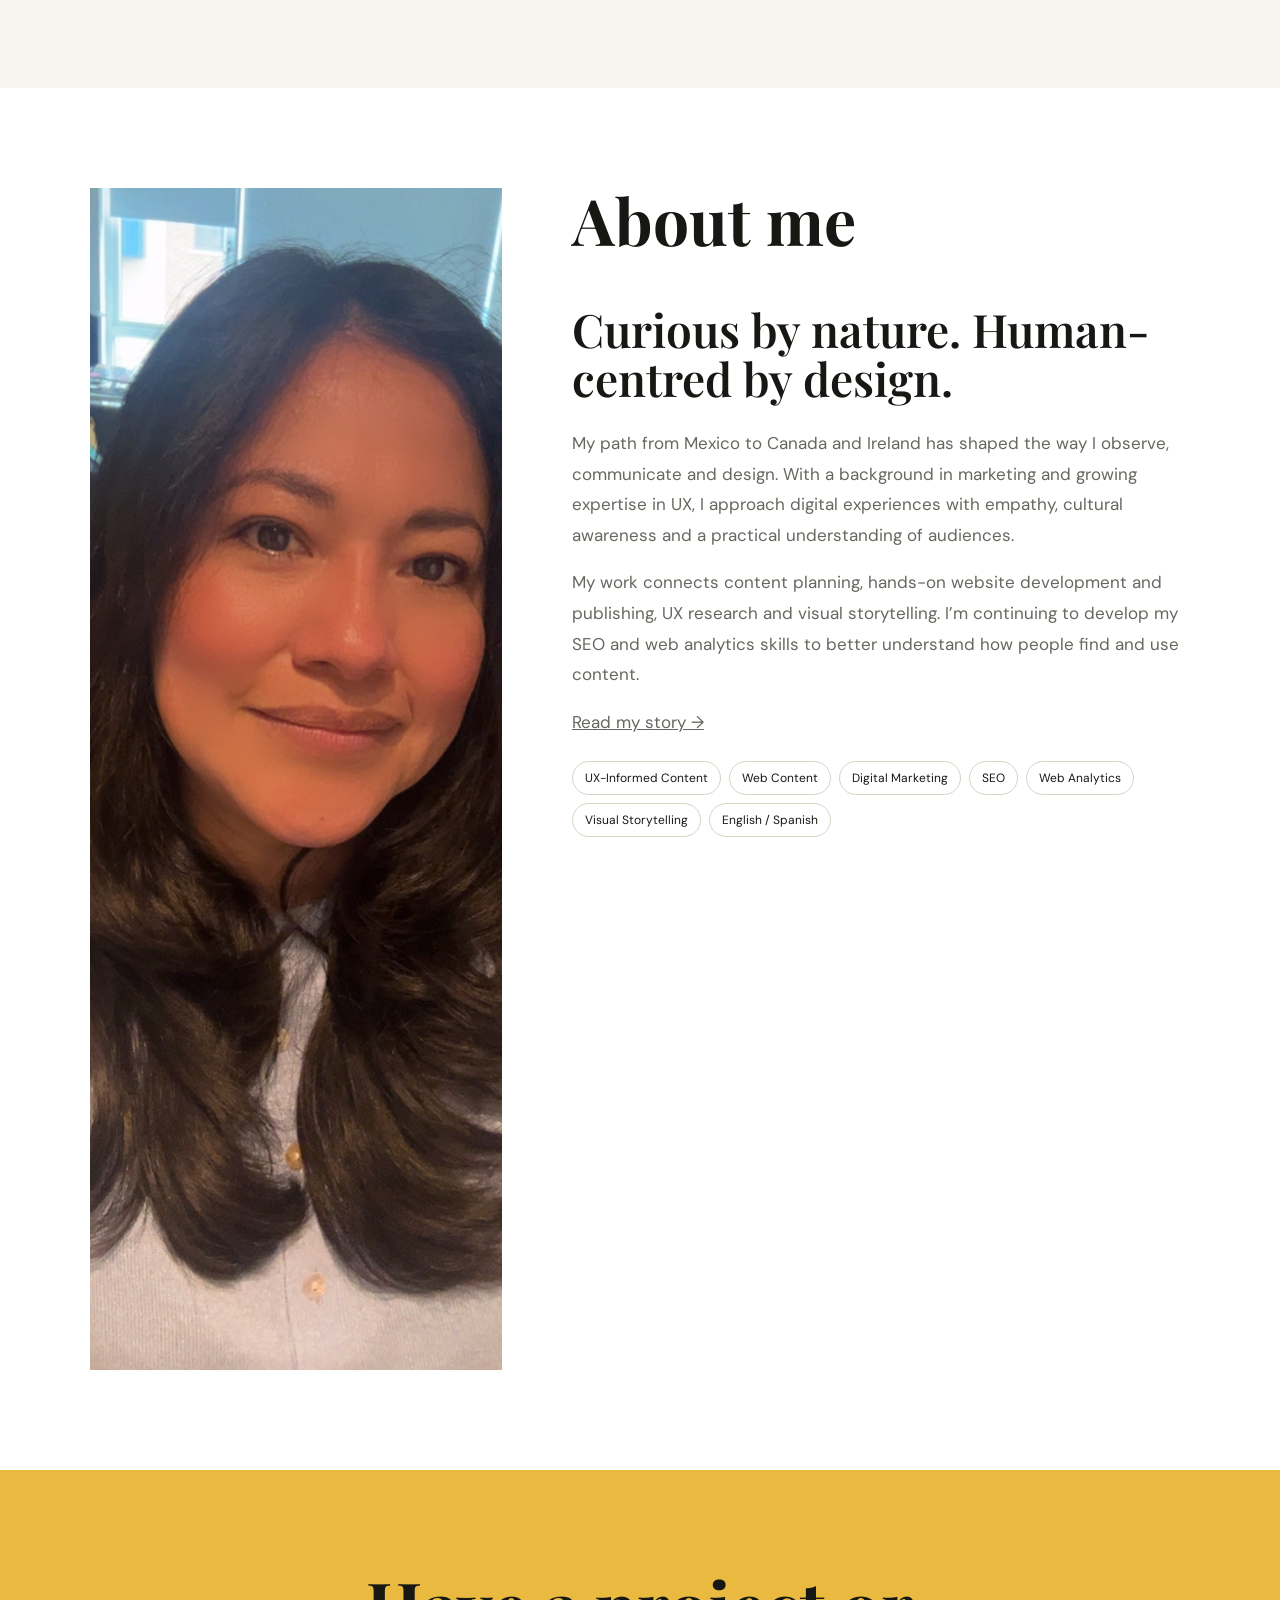
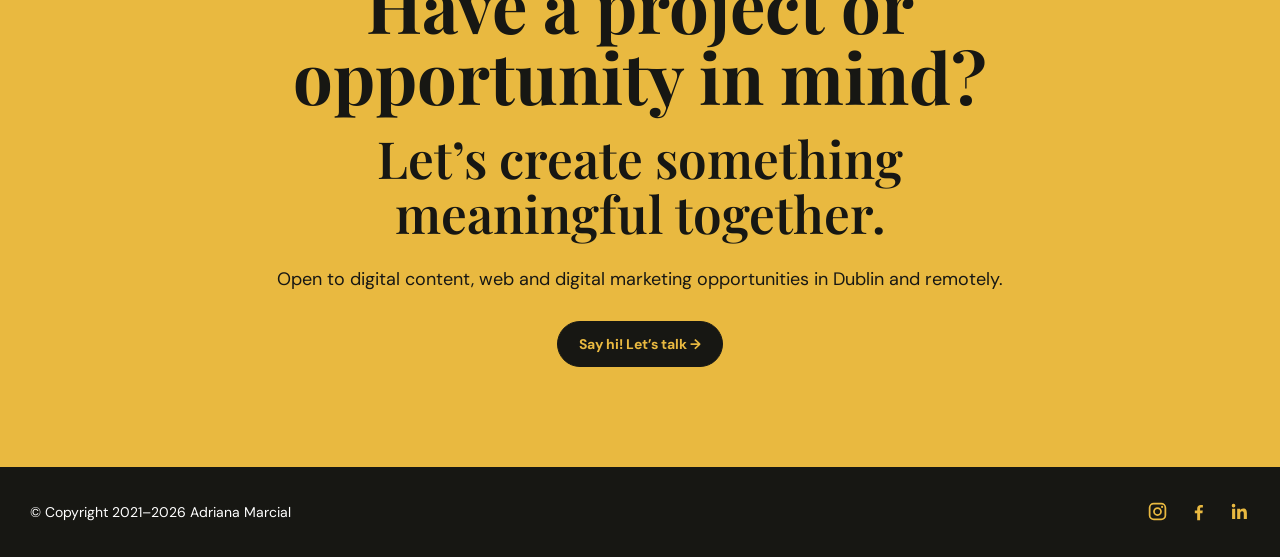
==== commit 4ec1efd8: "Show content and web practice across the portfolio, biography and contact pages" ====
--- a/index.html
+++ b/index.html
@@ -117,6 +117,10 @@
     .about-strip .about-strip-title { display:block; margin-bottom:8px; color:var(--ink); font-family:"Playfair Display",serif; font-size:34px; font-weight:700; line-height:1.2; }
     .about-strip span,.about-strip p { color:var(--muted); line-height:1.6; }
     .case { background:var(--gold); }
+    #more-ux-work { background:var(--paper); }
+    #more-ux-work .case-grid { max-width:960px; margin:auto; grid-template-columns:minmax(0,.7fr) minmax(0,1fr); }
+    #more-ux-work h2 { font-size:clamp(36px,4vw,56px); }
+    @media (max-width:800px) { #more-ux-work .case-grid { grid-template-columns:1fr; } }
     .case-grid { display:grid; grid-template-columns:1.05fr .95fr; gap:55px; align-items:center; }
     .case-figure { margin:0; }
     .case-image { height:auto; object-fit:contain; border:10px solid rgba(255,255,255,.45); box-shadow:0 24px 60px rgba(23,23,19,.17); }
@@ -255,7 +259,7 @@
     .social-link svg { width:21px; height:21px; fill:var(--gold); flex:none; transition:transform .2s ease; }
     .social-link:hover svg { transform:translateY(-2px); }
     @media (max-width:800px) {
-      .nav-links a:nth-child(2) { display:none; }
+      .nav-links { flex-wrap:wrap; }
       .hero,.home-perspective,.case-grid,.ui-grid,.bio,.section-head { grid-template-columns:1fr; }
       .hero { padding-top:45px; }
       .home-perspective { gap:42px; }
@@ -301,7 +305,7 @@
     [id] { scroll-margin-top:100px; }
     @media (prefers-reduced-motion:reduce) { html { scroll-behavior:auto; } *, *::before, *::after { transition:none !important; animation:none !important; } }
     .case-grid > *, .project--featured > * { min-width:0; }
-    @media (max-width:420px) { nav { flex-wrap:wrap; gap:14px; } .nav-links { gap:22px; } .facts { grid-template-columns:1fr; } .available { right:0; } }
+    @media (max-width:420px) { nav { flex-wrap:wrap; gap:10px; } .nav-links { gap:12px; } .brand { gap:8px; } .facts { grid-template-columns:1fr; } .available { right:0; } }
   </style>
 </head>
 <body>
@@ -321,7 +325,7 @@
         <p class="eyebrow">Digital Content &amp; Web Specialist</p>
         <h1>Adriana<br><em>Marcial.</em></h1>
         <p class="hero-value">Design with empathy, <span>communicate with purpose.</span></p>
-        <p class="hero-copy">UX-Informed Content · SEO &amp; Web Analytics · Visual Storytelling. I bring research, clear content and visual communication together to create useful digital experiences.</p>
+        <p class="hero-copy">I write and publish web content, photograph campaigns and use UX research to decide what readers need next. My practice spans UX-informed content, SEO, web analytics and visual storytelling.</p>
         <div class="actions"><a class="button primary" href="#digital-work">View my work ↓</a><a class="button" href="contactme.html#contact-form">Let’s talk</a></div>
       </div>
       <div class="portrait-wrap">
@@ -353,8 +357,8 @@
 
     <section class="projects" id="digital-work">
       <div class="section-head">
-        <div><h2>Web &amp; digital content</h2><h3 class="section-subtitle">Raíz Atelier: from story to website.</h3></div>
-        <p>A self-initiated project applying audience insight, visual identity, content planning and a practical digital customer journey.</p>
+        <div><h2>Web &amp; digital content</h2><h3 class="section-subtitle">From Oaxaca to a Dublin bakery website</h3></div>
+        <p>I brought my family’s baking story from Oaxaca to a Dublin audience through a bilingual bakery website, original product photography and a seasonal campaign.</p>
       </div>
       <div class="project-grid project-grid--single">
         <article class="project project--featured">
@@ -366,27 +370,17 @@
             <h3>Raíz Atelier Mexican Bakery</h3>
             <div class="marketing-steps">
               <div class="marketing-step">
-                <span class="marketing-step-number">01</span>
-                <div><h4>OBJECTIVE</h4><p>Introduce Raíz Atelier to a local Dublin audience through a clear brand story rooted in Mexican baking, tradition and memory.</p></div>
+                <div><h4>Brand story &amp; visual identity</h4><p>I used family baking traditions to introduce the bread. The terracotta and maize palette draws on clay cookware and the colours of a Mexican kitchen.</p></div>
               </div>
               <div class="marketing-step">
-                <span class="marketing-step-number">02</span>
-                <div><h4>CREATIVE CONCEPT</h4><p>The identity evokes warmth, nostalgia and the feeling of gathering around a familiar table. Terracotta, cocoa brown, maize and warm cream reference clay cookware, chocolate, bread and everyday objects found in Mexican homes and markets.</p></div>
+                <div><h4>Seasonal content</h4><p>For Día de Muertos, I styled and photographed pan de muerto with orange flowers and papel picado. The campaign goal was to introduce the seasonal bake and make its limited availability clear.</p>
+                <a href="#raiz-seasonal-content">View the campaign photographs →</a></div>
               </div>
               <div class="marketing-step">
-                <span class="marketing-step-number">03</span>
-                <div><h4>CAMPAIGN GOALS</h4><p>Build brand recognition while communicating weekly availability, seasonal products and limited batches in a simple, consistent way.</p></div>
-              </div>
-              <div class="marketing-step">
-                <span class="marketing-step-number">04</span>
-                <div><h4>CUSTOMER JOURNEY</h4><p>Turn interest into order enquiries through a focused landing page, WhatsApp and social media, connecting brand storytelling with a practical ordering experience.</p></div>
-              </div>
-              <div class="marketing-step">
-                <span class="marketing-step-number">05</span>
-                <div><h4>BRAND PROMISE</h4><p>Raíz Atelier makes bread in small batches rather than through mass production. Each bake is prepared with care, attention to detail and love, protecting the freshness, quality and handmade character of every product.</p></div>
+                <div><h4>From menu to order enquiry</h4><p>I organised the landing page around the questions a customer brings to the menu. Visitors can check ingredients and prices, choose their bread, review the basket and send their enquiry on WhatsApp.</p></div>
               </div>
             </div>
-            <a href="RAIZ_ATELIER/raiz-atelier.html">Explore the website →</a>
+            <a href="RAIZ_ATELIER/raiz-atelier.html">Visit the Raíz Atelier website →</a>
           </div>
         </article>
       </div>
@@ -514,6 +508,7 @@
         <h3 class="bio-tagline">Curious by nature. Human-centred by design.</h3>
         <p>My path from Mexico to Canada and Ireland has shaped the way I observe, communicate and design. With a background in marketing and growing expertise in UX, I approach digital experiences with empathy, cultural awareness and a practical understanding of audiences.</p>
         <p>My work connects content planning, hands-on website development and publishing, UX research and visual storytelling. I’m continuing to develop my SEO and web analytics skills to better understand how people find and use content.</p>
+        <p><a href="about_me.html">Read my story →</a></p>
         <div class="skills"><span>UX-Informed Content</span><span>Web Content</span><span>Digital Marketing</span><span>SEO</span><span>Web Analytics</span><span>Visual Storytelling</span><span>English / Spanish</span></div>
       </div>
     </section>
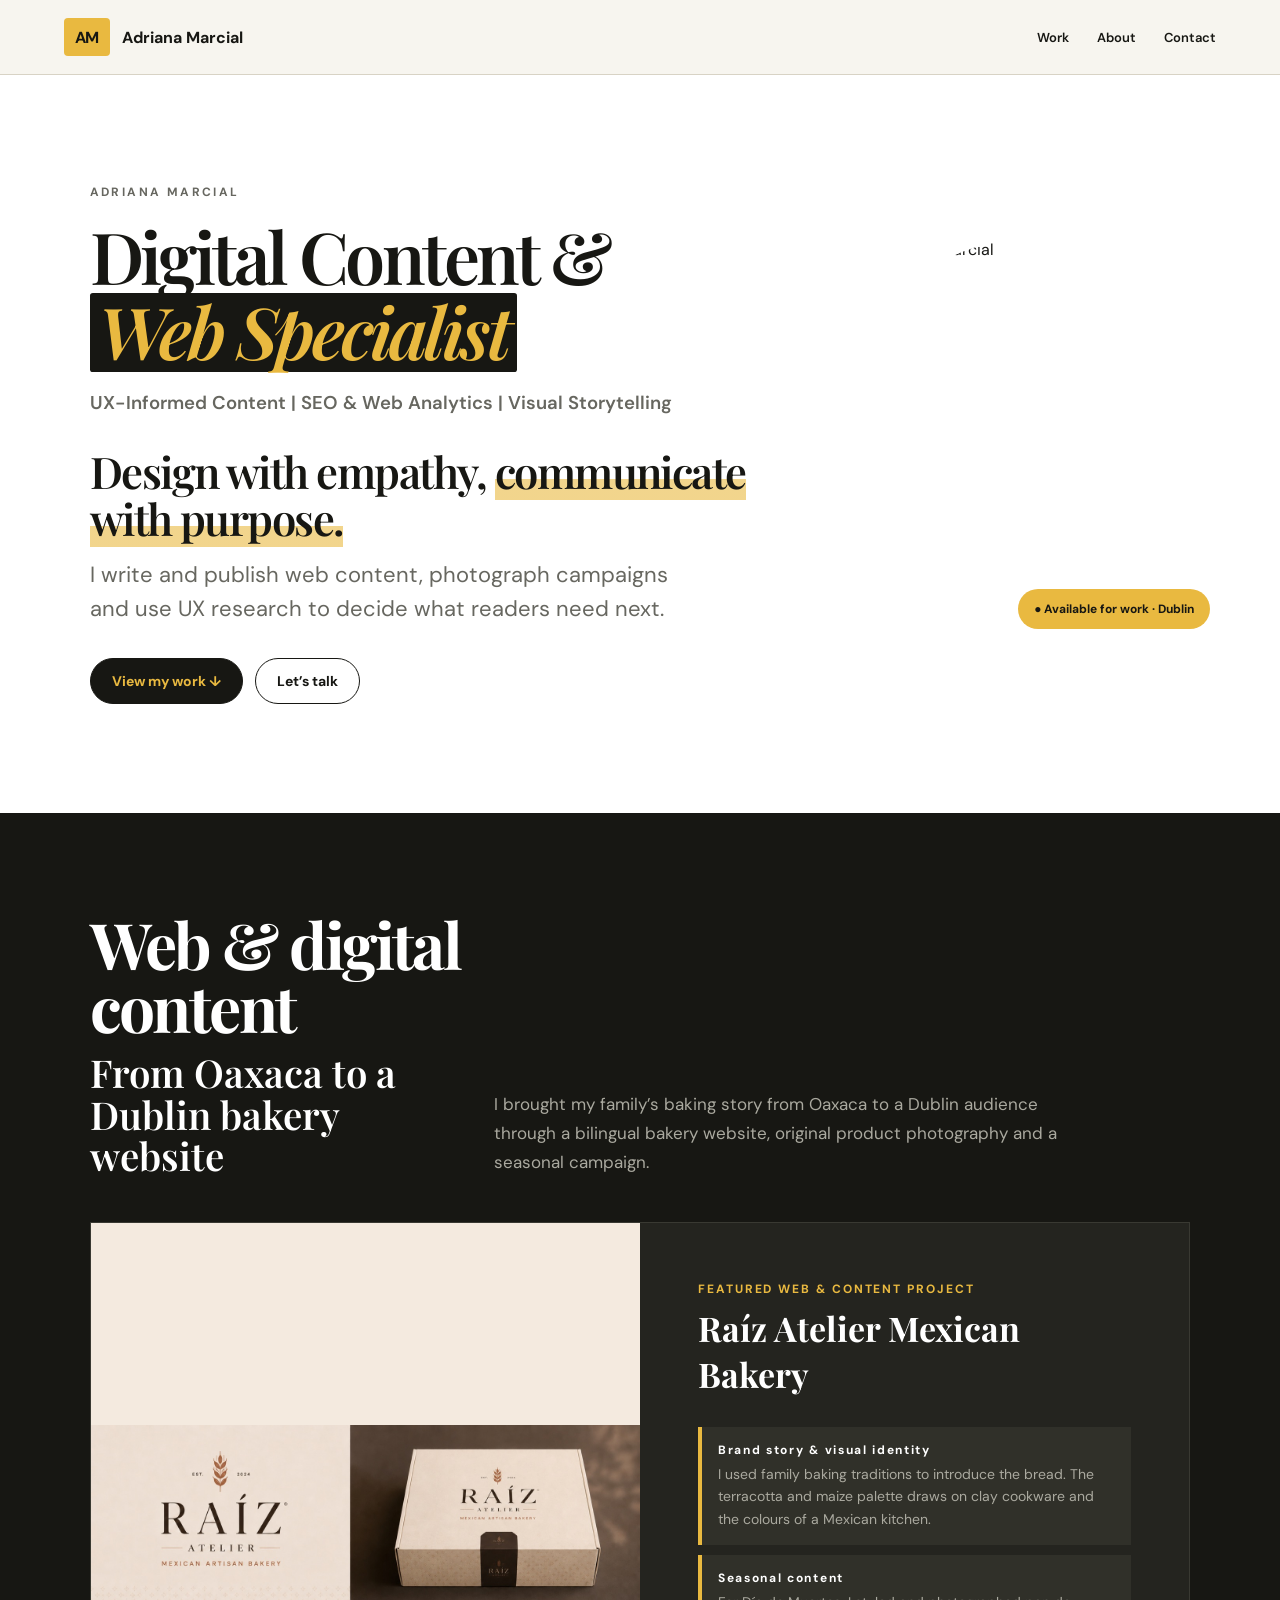
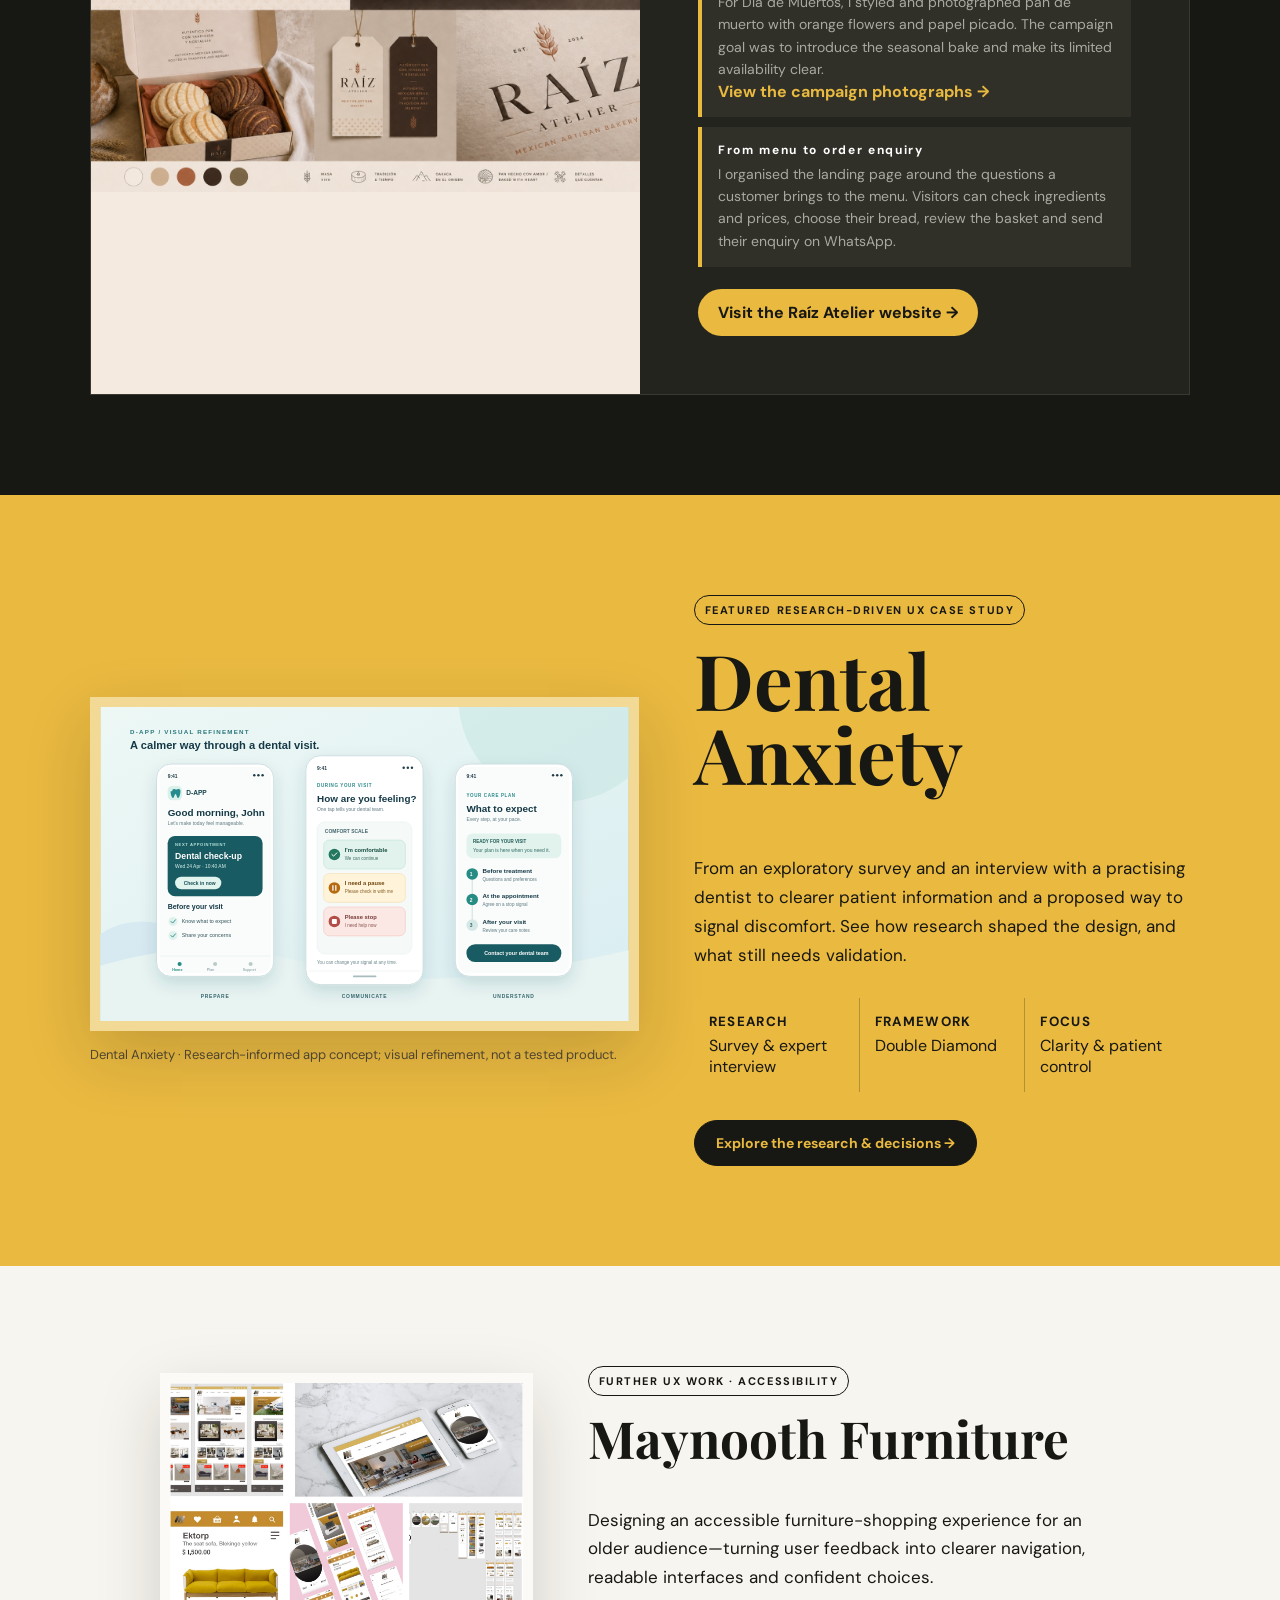
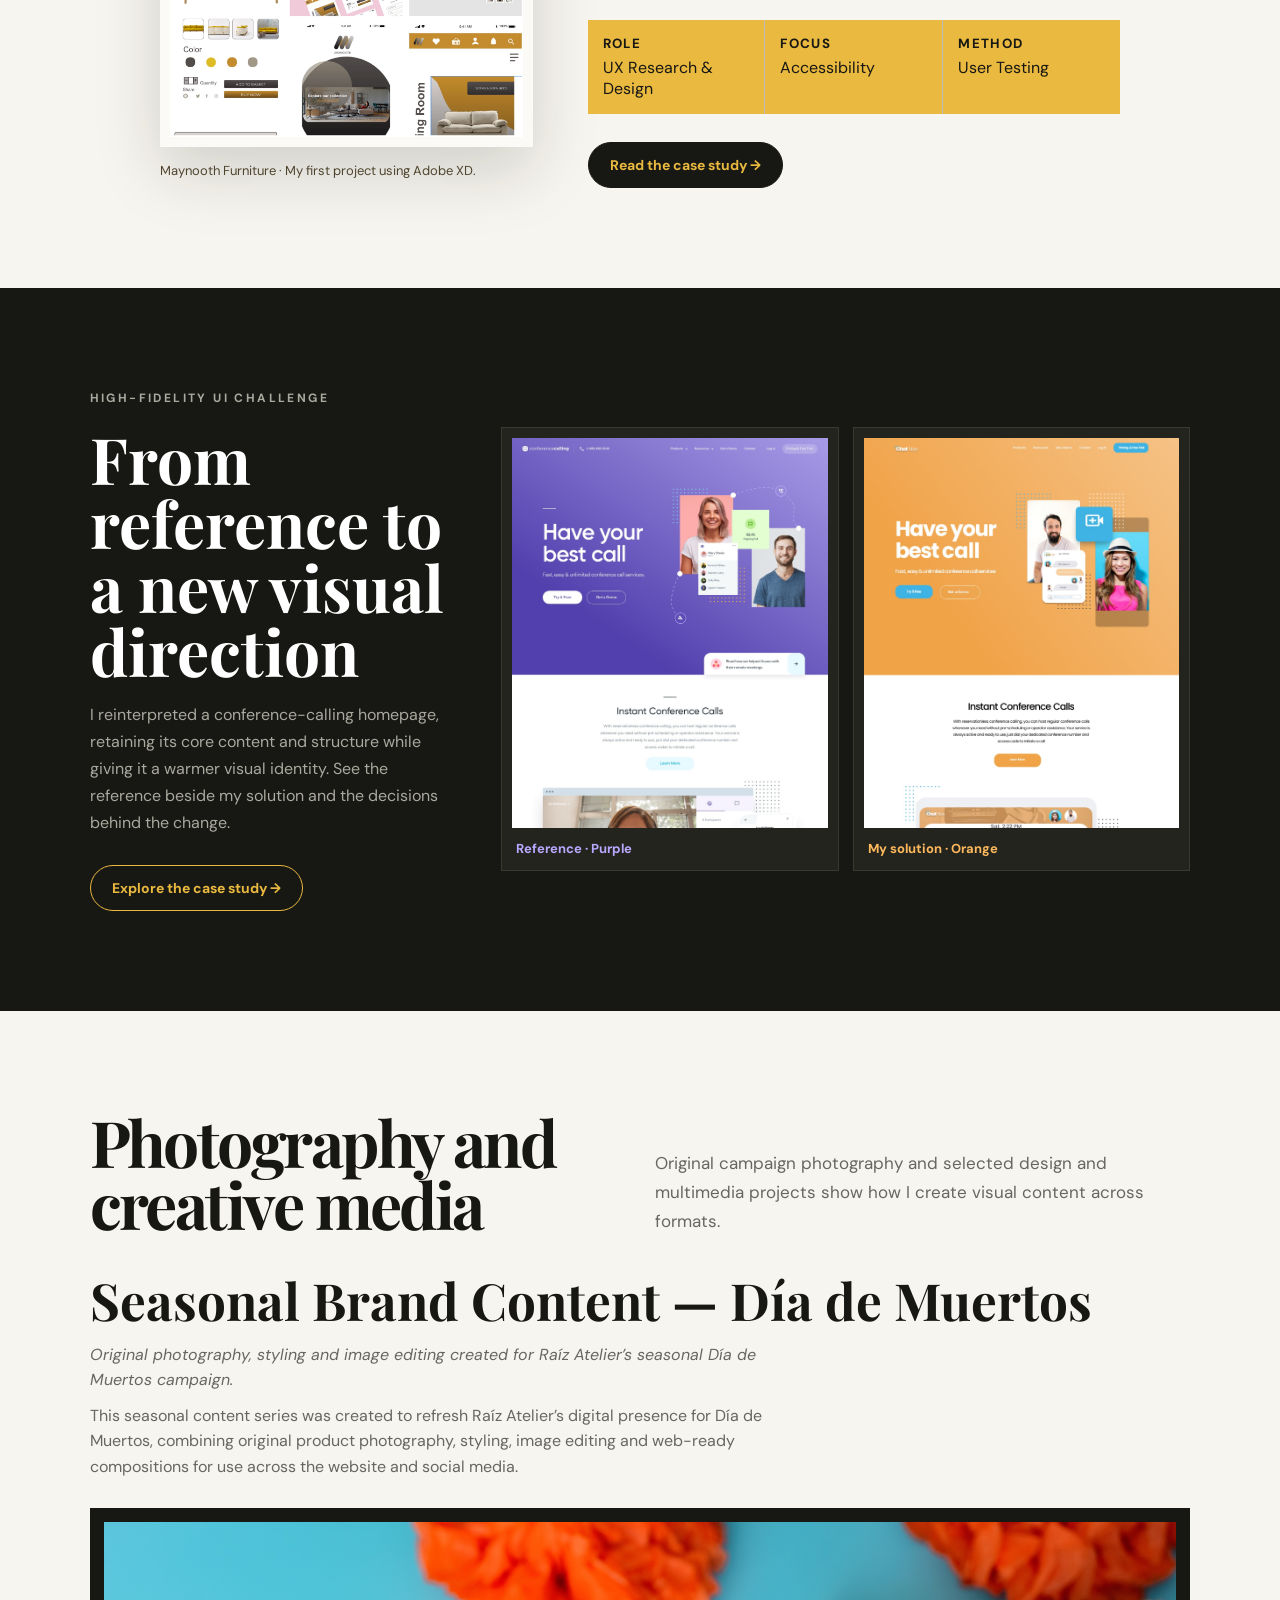
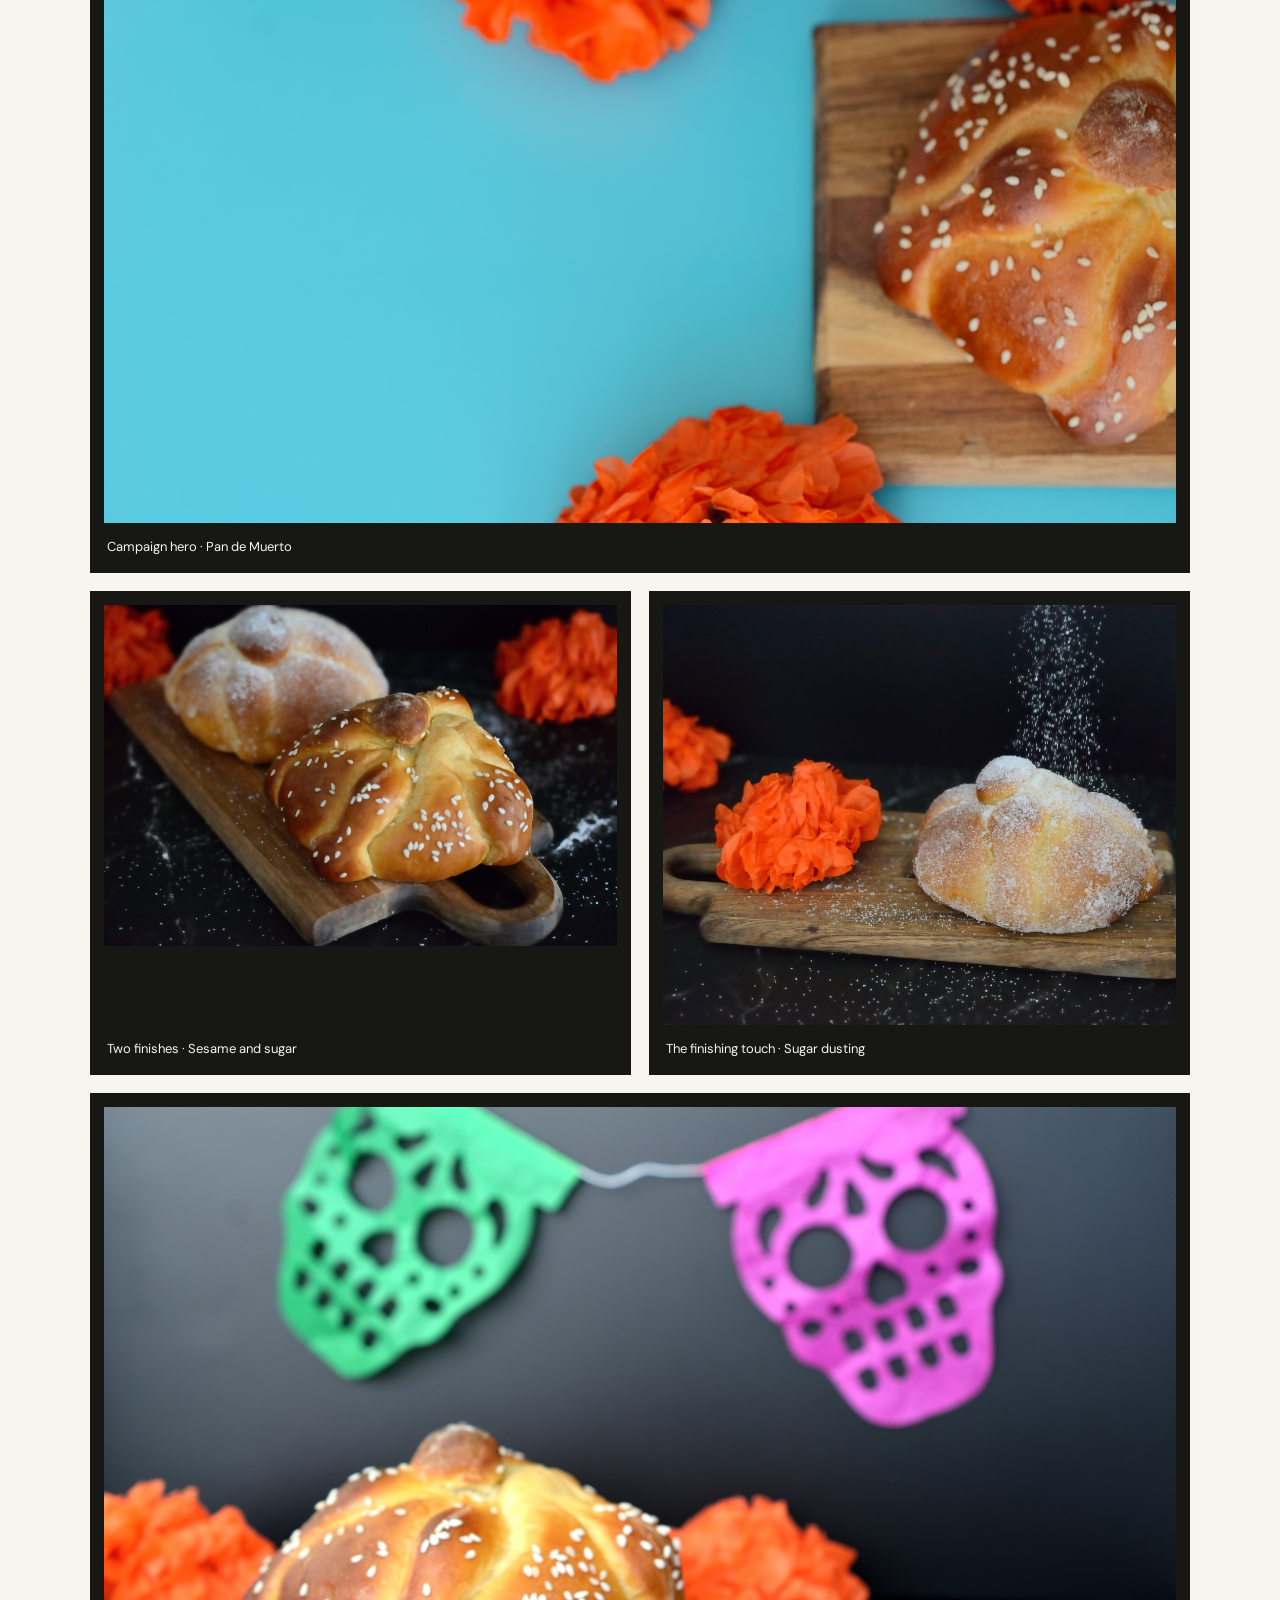
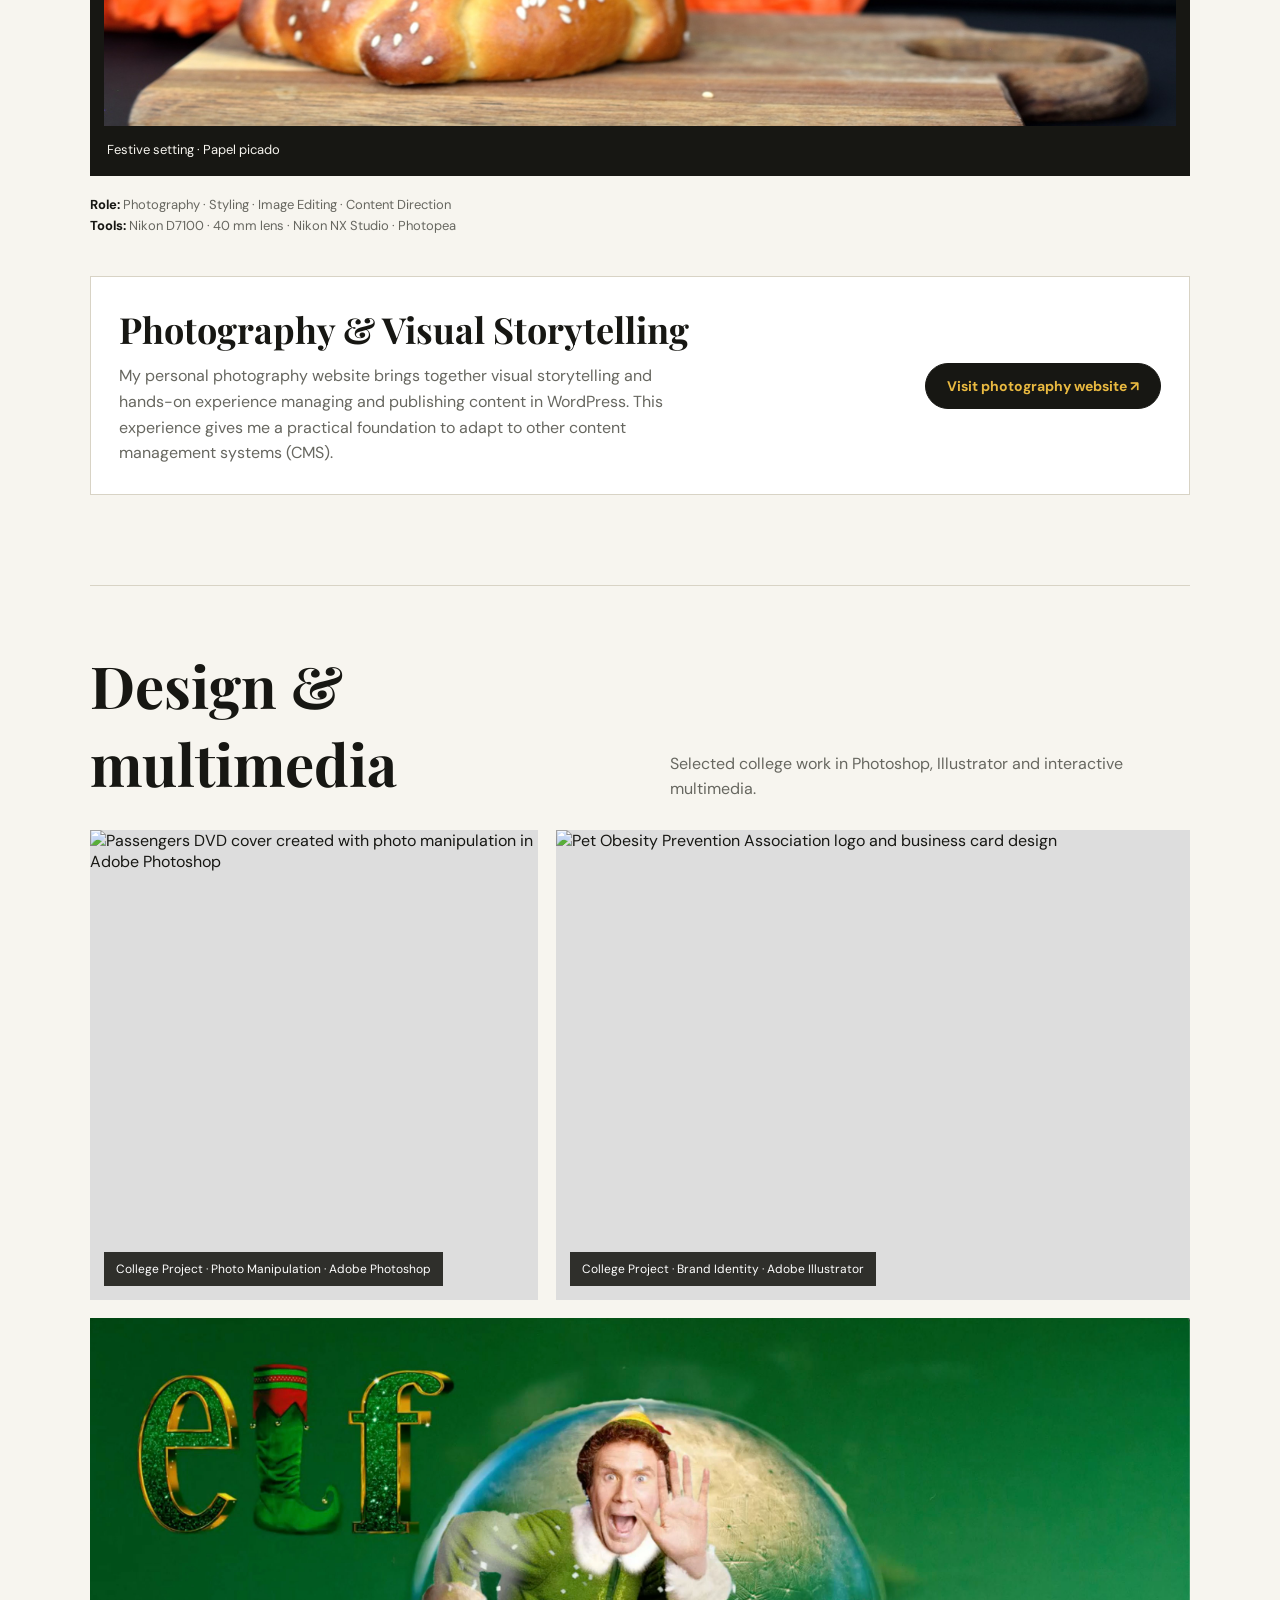
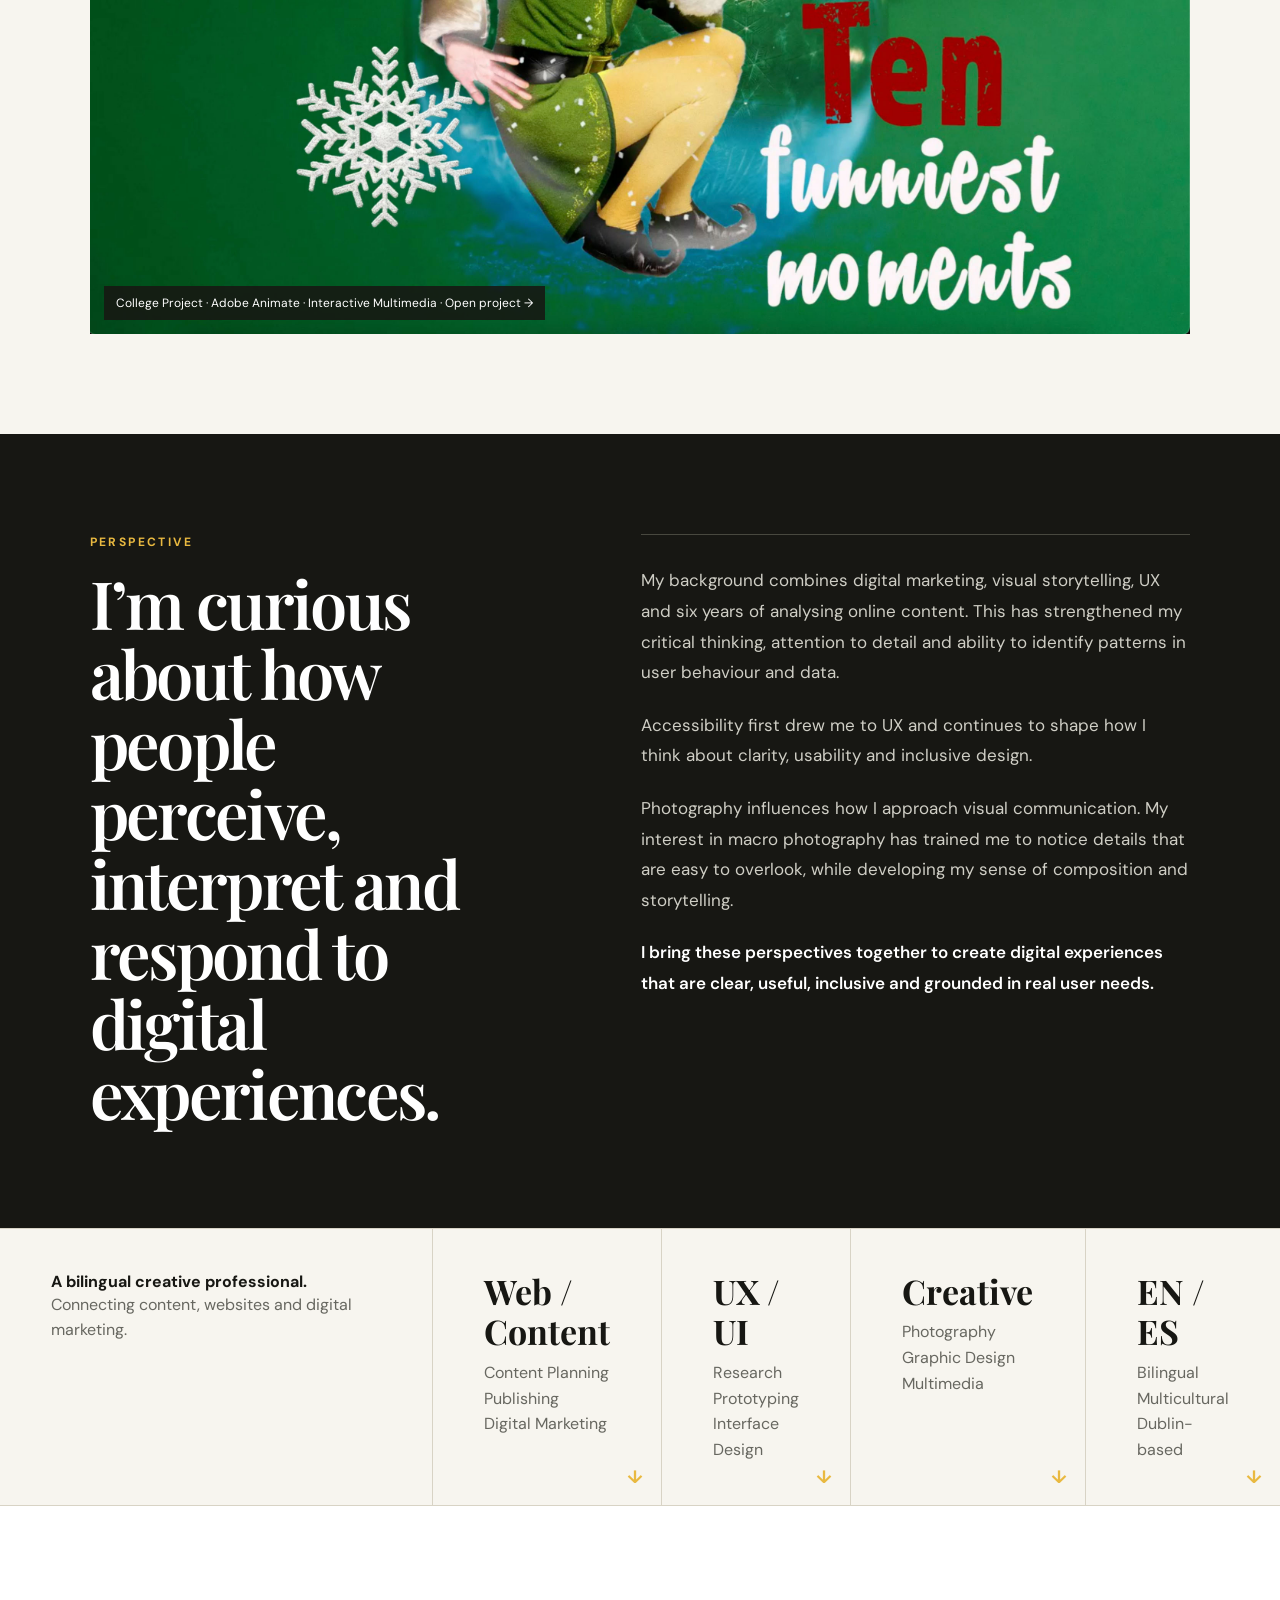
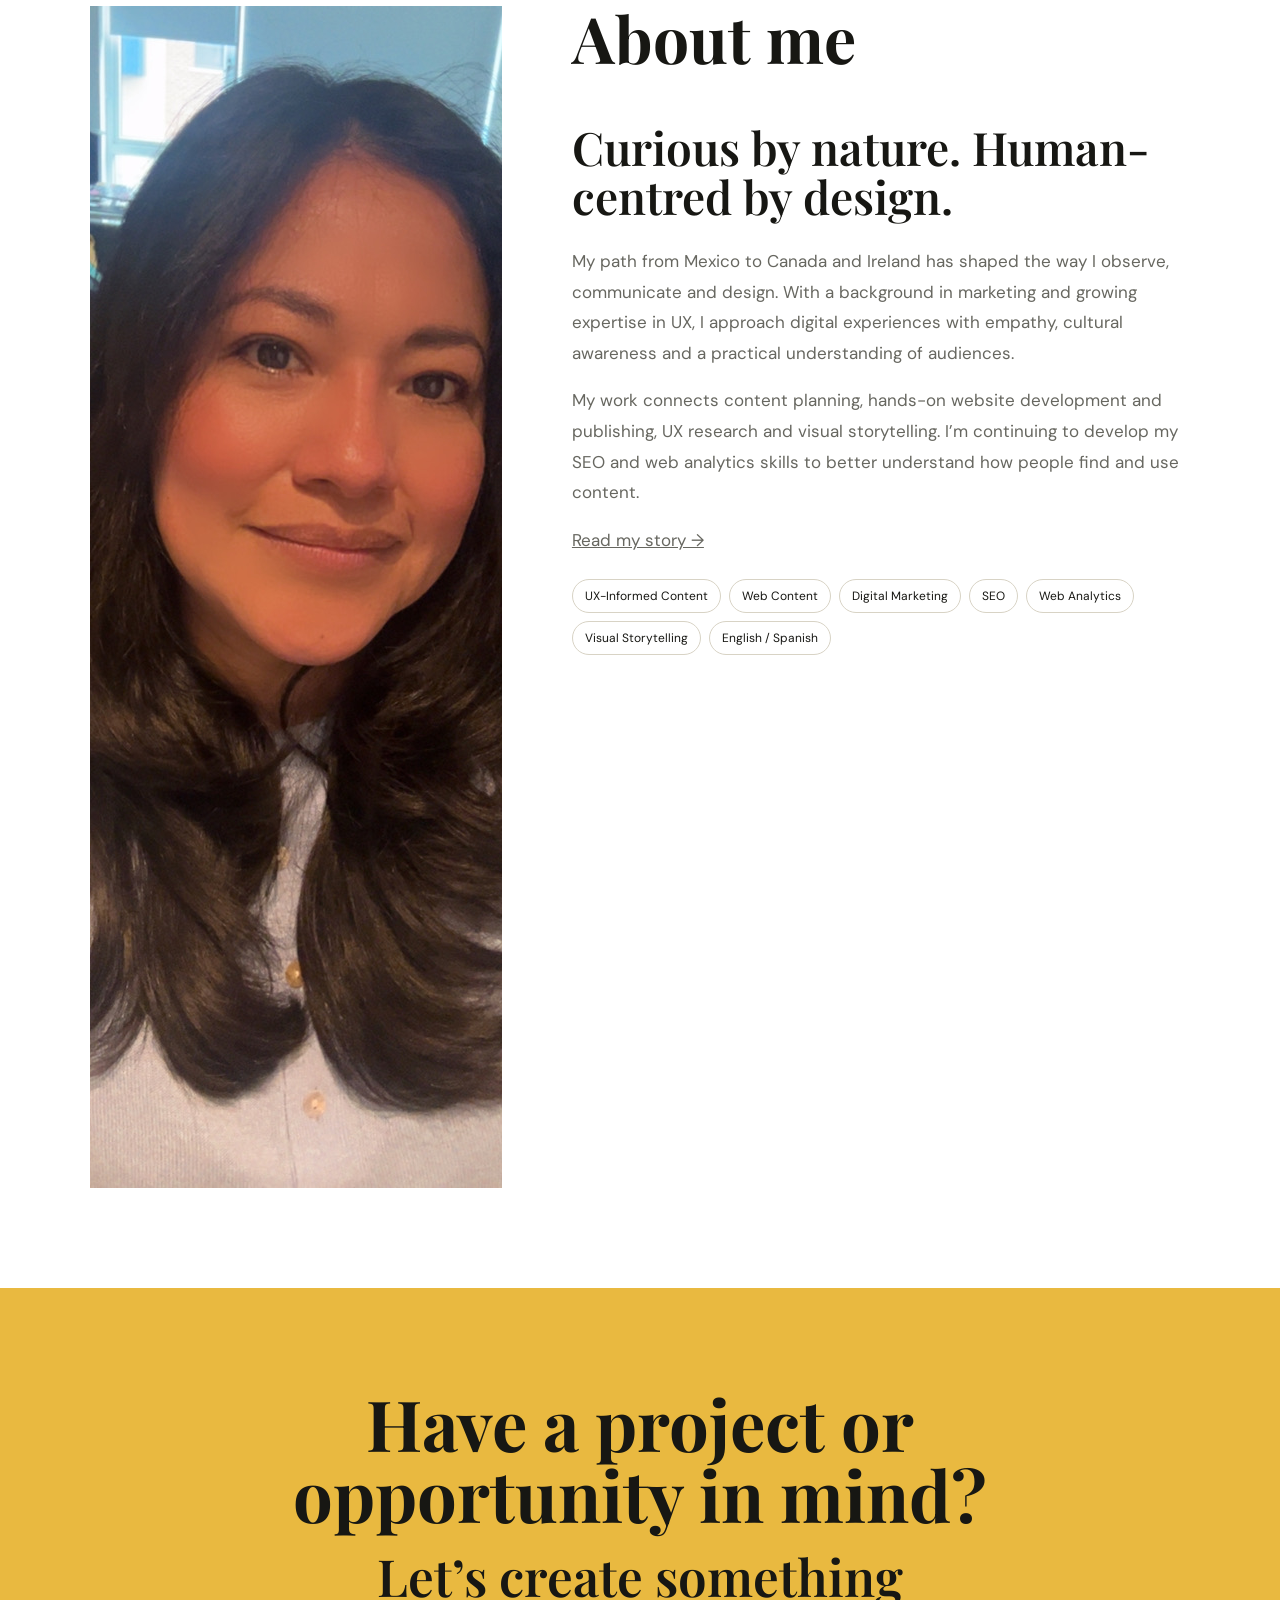
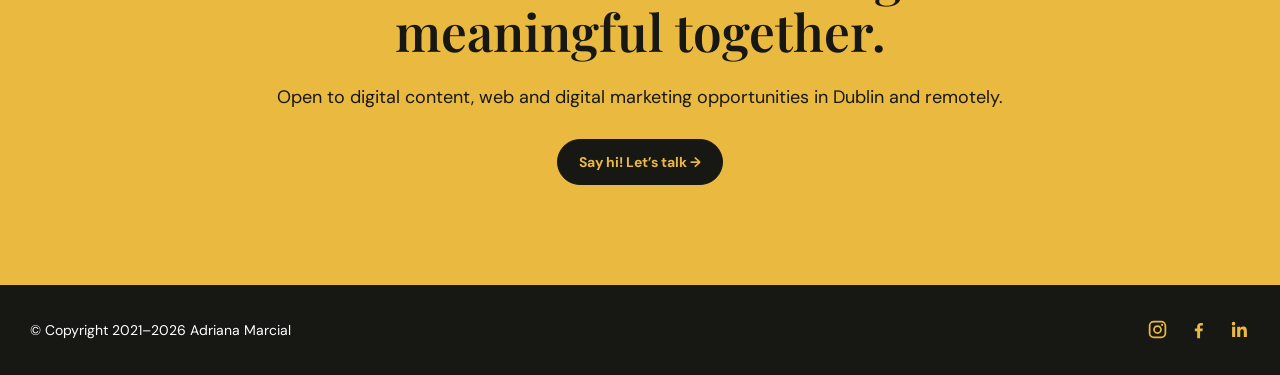
==== commit 83631c3b: "Lead the homepage with the professional headline and featured projects" ====
--- a/index.html
+++ b/index.html
@@ -10,10 +10,10 @@
   <!-- End Google Tag Manager -->
   <meta charset="utf-8">
   <meta name="viewport" content="width=device-width, initial-scale=1">
-  <title>Adriana Marcial | Digital Content &amp; Web Specialist | Dublin</title>
+  <title>Adriana Marcial | Digital Content &amp; Web Specialist | UX-Informed Content | SEO &amp; Web Analytics | Visual Storytelling</title>
   <meta name="description" content="Adriana Marcial — Digital Content &amp; Web Specialist in Dublin. UX-informed content, SEO &amp; web analytics and visual storytelling, with web, campaign and research projects.">
   <meta name="author" content="Adriana Marcial">
-  <meta property="og:title" content="Adriana Marcial | Digital Content &amp; Web Specialist">
+  <meta property="og:title" content="Adriana Marcial | Digital Content &amp; Web Specialist | UX-Informed Content | SEO &amp; Web Analytics | Visual Storytelling">
   <meta property="og:description" content="UX-informed content, SEO &amp; web analytics and visual storytelling. Explore web, content and research projects by Adriana Marcial.">
   <meta property="og:url" content="https://petitemachine.github.io/AdrianaMarcialPortfolio/">
   <meta property="og:type" content="website">
@@ -66,7 +66,8 @@
     .hero { min-height:82vh; display:grid; grid-template-columns:1.35fr .65fr; gap:7vw; align-items:center; padding:70px 7vw; background:var(--white); }
     .eyebrow { display:block; margin:0 0 18px; color:var(--muted); font-size:12px; font-weight:700; letter-spacing:.2em; text-transform:uppercase; }
     h1,h2,h3,p { margin-top:0; }
-    h1 { margin-bottom:25px; font-family:"Playfair Display",serif; font-size:clamp(60px,9vw,132px); font-weight:600; letter-spacing:-.07em; line-height:.82; }
+    h1 { margin-bottom:18px; font-family:"Playfair Display",serif; font-size:clamp(38px,5.6vw,84px); font-weight:600; letter-spacing:-.05em; line-height:1.05; }
+    .hero-specialties { max-width:42em; margin:0 0 30px; color:var(--muted); font-size:clamp(15px,1.45vw,19px); font-weight:600; line-height:1.5; }
     h1 em { display:inline-block; padding:0 .12em .05em; border-radius:.04em; background:var(--ink); color:var(--gold); font-weight:600; }
     .hero-value { max-width:720px; margin:0 0 16px; font-family:"Playfair Display",serif; font-size:clamp(29px,3.4vw,48px); font-weight:600; letter-spacing:-.035em; line-height:1.08; }
     .hero-value span { background:linear-gradient(transparent 64%, rgba(233,185,64,.6) 64%); }
@@ -75,7 +76,7 @@
     .button { display:inline-block; padding:13px 21px; border:1px solid var(--ink); border-radius:999px; text-decoration:none; font-size:14px; font-weight:700; }
     .button.primary { background:var(--ink); color:var(--gold); }
     .portrait-wrap { position:relative; }
-    .portrait { aspect-ratio:4/5; object-fit:cover; object-position:top; border-radius:180px 180px 12px 12px; filter:saturate(.82); }
+    .portrait { height:auto; aspect-ratio:4/5; object-fit:cover; object-position:top; border-radius:180px 180px 12px 12px; filter:saturate(.82); }
     .available { position:absolute; right:-20px; bottom:20px; padding:12px 16px; background:var(--gold); border-radius:999px; font-size:12px; font-weight:700; }
     section { padding:100px 7vw; }
     .home-perspective { display:grid; grid-template-columns:minmax(0,.9fr) minmax(0,1.1fr); gap:clamp(48px,8vw,120px); align-items:start; background:var(--ink); color:#fff; }
@@ -322,10 +323,11 @@
   <main id="main-content" tabindex="-1">
     <header class="hero" id="home">
       <div>
-        <p class="eyebrow">Digital Content &amp; Web Specialist</p>
-        <h1>Adriana<br><em>Marcial.</em></h1>
+        <p class="eyebrow">Adriana Marcial</p>
+        <h1>Digital Content &amp; <em>Web Specialist</em></h1>
+        <p class="hero-specialties">UX-Informed Content | SEO &amp; Web Analytics | Visual Storytelling</p>
         <p class="hero-value">Design with empathy, <span>communicate with purpose.</span></p>
-        <p class="hero-copy">I write and publish web content, photograph campaigns and use UX research to decide what readers need next. My practice spans UX-informed content, SEO, web analytics and visual storytelling.</p>
+        <p class="hero-copy">I write and publish web content, photograph campaigns and use UX research to decide what readers need next.</p>
         <div class="actions"><a class="button primary" href="#digital-work">View my work ↓</a><a class="button" href="contactme.html#contact-form">Let’s talk</a></div>
       </div>
       <div class="portrait-wrap">
@@ -333,27 +335,6 @@
         <span class="available">● Available for work · Dublin</span>
       </div>
     </header>
-
-    <section class="home-perspective" aria-labelledby="perspective-title">
-      <div>
-        <p class="eyebrow">Perspective</p>
-        <h2 id="perspective-title">I’m curious about how people perceive, interpret and respond to digital experiences.</h2>
-      </div>
-      <div class="perspective-copy">
-        <p>My background combines digital marketing, visual storytelling, UX and six years of analysing online content. This has strengthened my critical thinking, attention to detail and ability to identify patterns in user behaviour and data.</p>
-        <p>Accessibility first drew me to UX and continues to shape how I think about clarity, usability and inclusive design.</p>
-        <p>Photography influences how I approach visual communication. My interest in macro photography has trained me to notice details that are easy to overlook, while developing my sense of composition and storytelling.</p>
-        <p>I bring these perspectives together to create digital experiences that are clear, useful, inclusive and grounded in real user needs.</p>
-      </div>
-    </section>
-
-    <section class="about-strip" aria-label="Profile summary">
-      <div><strong>A bilingual creative professional.</strong><p>Connecting content, websites and digital marketing.</p></div>
-      <a href="#digital-work" aria-label="Go to web and digital content work"><span class="about-strip-title">Web / Content</span><span>Content Planning<br>Publishing<br>Digital Marketing</span></a>
-      <a href="#ux-ui-work" aria-label="Go to UX and UI projects"><span class="about-strip-title">UX / UI</span><span>Research<br>Prototyping<br>Interface Design</span></a>
-      <a href="#creative-work" aria-label="Go to photography and creative media"><span class="about-strip-title">Creative</span><span>Photography<br>Graphic Design<br>Multimedia</span></a>
-      <a href="#about-me" aria-label="Go to Adriana's bilingual profile"><span class="about-strip-title">EN / ES</span><span>Bilingual<br>Multicultural<br>Dublin-based</span></a>
-    </section>
 
     <section class="projects" id="digital-work">
       <div class="section-head">
@@ -501,6 +482,27 @@
       </div>
     </section>
 
+    <section class="home-perspective" aria-labelledby="perspective-title">
+      <div>
+        <p class="eyebrow">Perspective</p>
+        <h2 id="perspective-title">I’m curious about how people perceive, interpret and respond to digital experiences.</h2>
+      </div>
+      <div class="perspective-copy">
+        <p>My background combines digital marketing, visual storytelling, UX and six years of analysing online content. This has strengthened my critical thinking, attention to detail and ability to identify patterns in user behaviour and data.</p>
+        <p>Accessibility first drew me to UX and continues to shape how I think about clarity, usability and inclusive design.</p>
+        <p>Photography influences how I approach visual communication. My interest in macro photography has trained me to notice details that are easy to overlook, while developing my sense of composition and storytelling.</p>
+        <p>I bring these perspectives together to create digital experiences that are clear, useful, inclusive and grounded in real user needs.</p>
+      </div>
+    </section>
+
+    <section class="about-strip" aria-label="Profile summary">
+      <div><strong>A bilingual creative professional.</strong><p>Connecting content, websites and digital marketing.</p></div>
+      <a href="#digital-work" aria-label="Go to web and digital content work"><span class="about-strip-title">Web / Content</span><span>Content Planning<br>Publishing<br>Digital Marketing</span></a>
+      <a href="#ux-ui-work" aria-label="Go to UX and UI projects"><span class="about-strip-title">UX / UI</span><span>Research<br>Prototyping<br>Interface Design</span></a>
+      <a href="#creative-work" aria-label="Go to photography and creative media"><span class="about-strip-title">Creative</span><span>Photography<br>Graphic Design<br>Multimedia</span></a>
+      <a href="#about-me" aria-label="Go to Adriana's bilingual profile"><span class="about-strip-title">EN / ES</span><span>Bilingual<br>Multicultural<br>Dublin-based</span></a>
+    </section>
+
     <section class="bio" id="about-me">
       <img class="bio-photo" src="images/adriana_about.jpg" alt="Adriana Marcial" width="665" height="1182" loading="lazy" decoding="async">
       <div>
